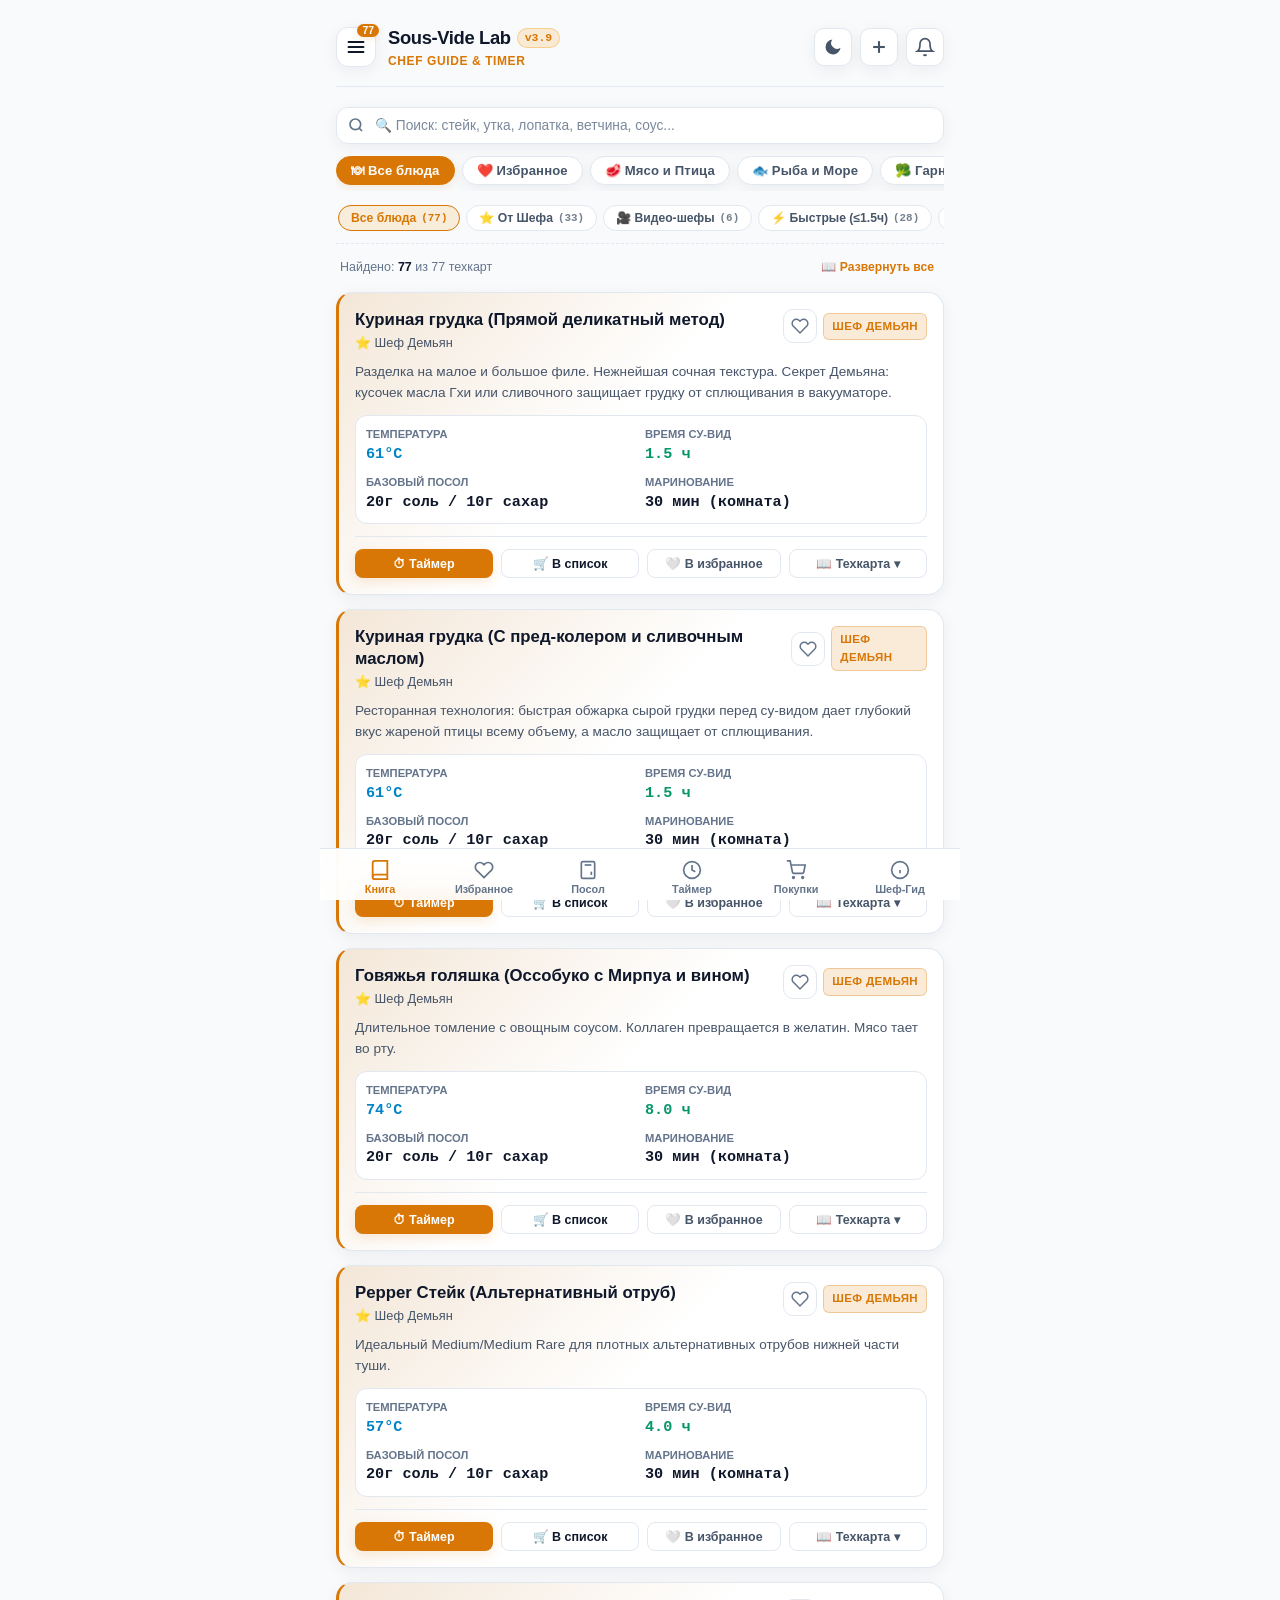
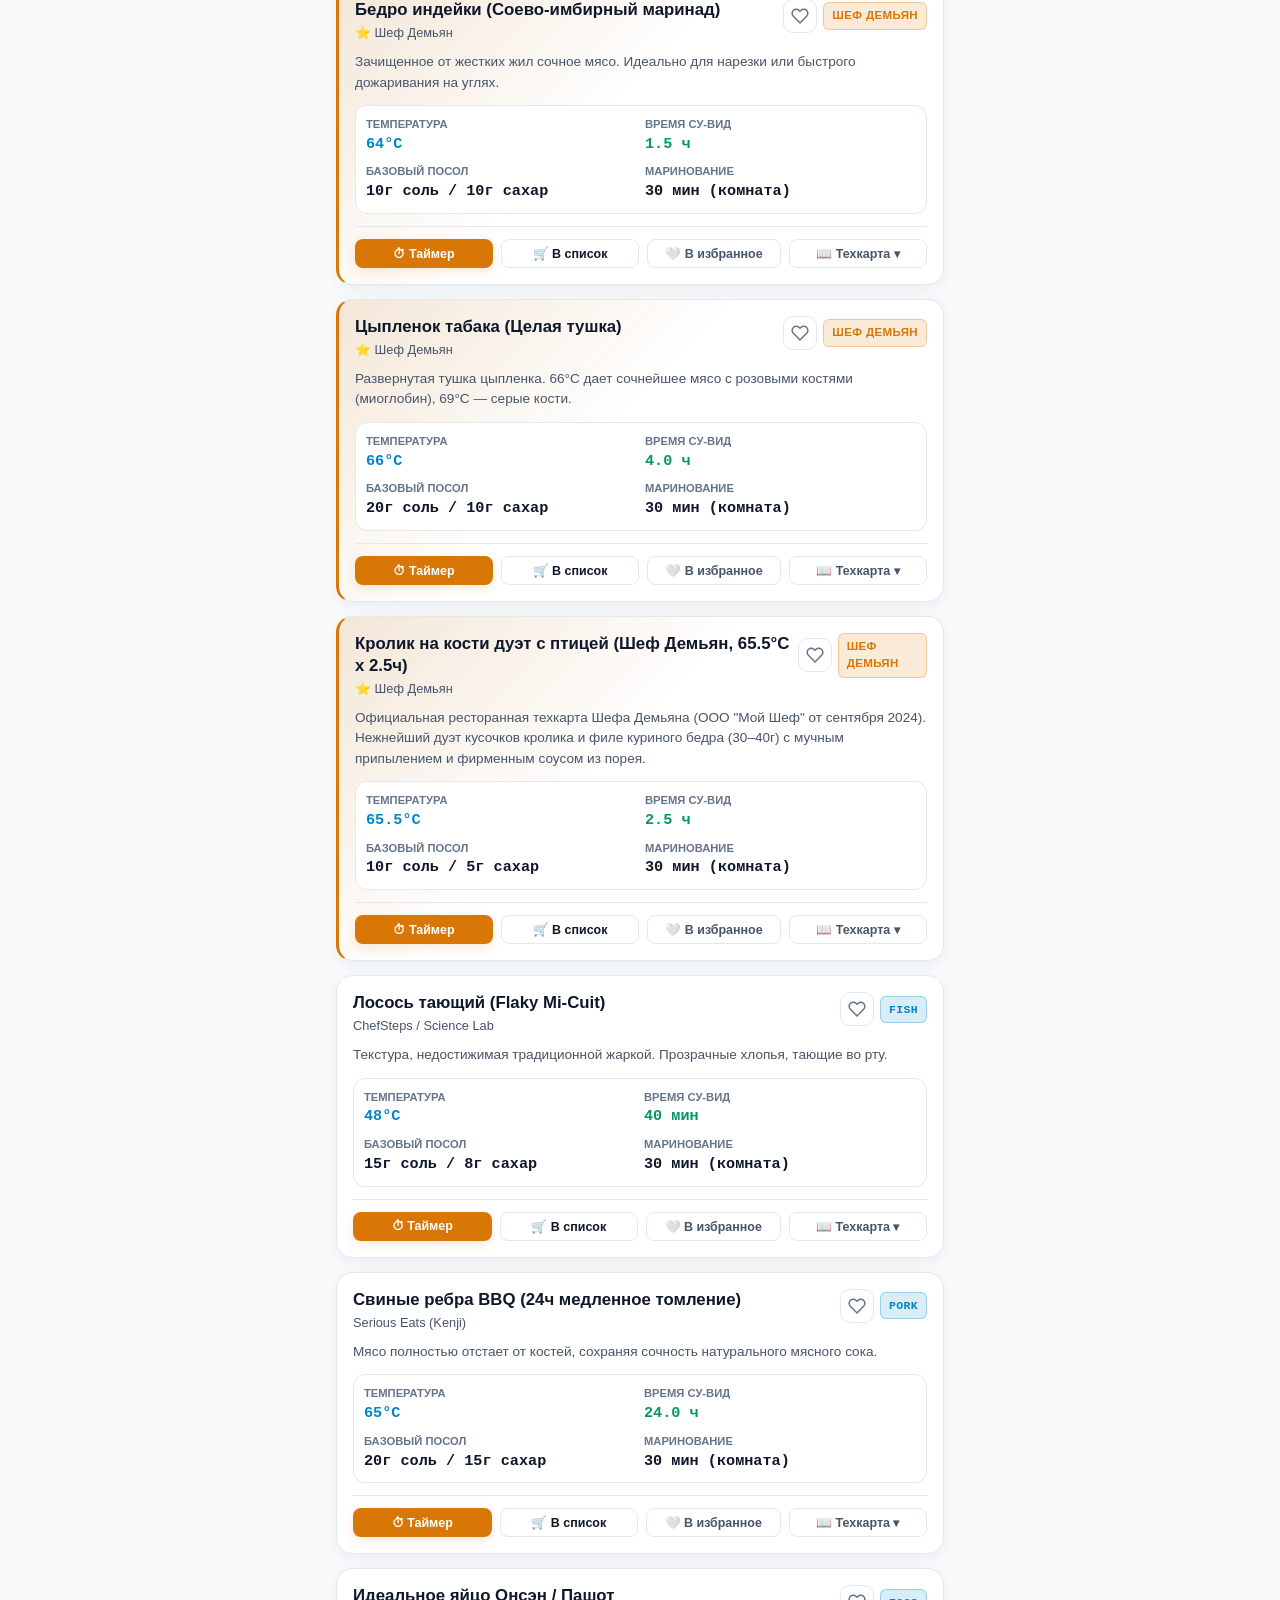
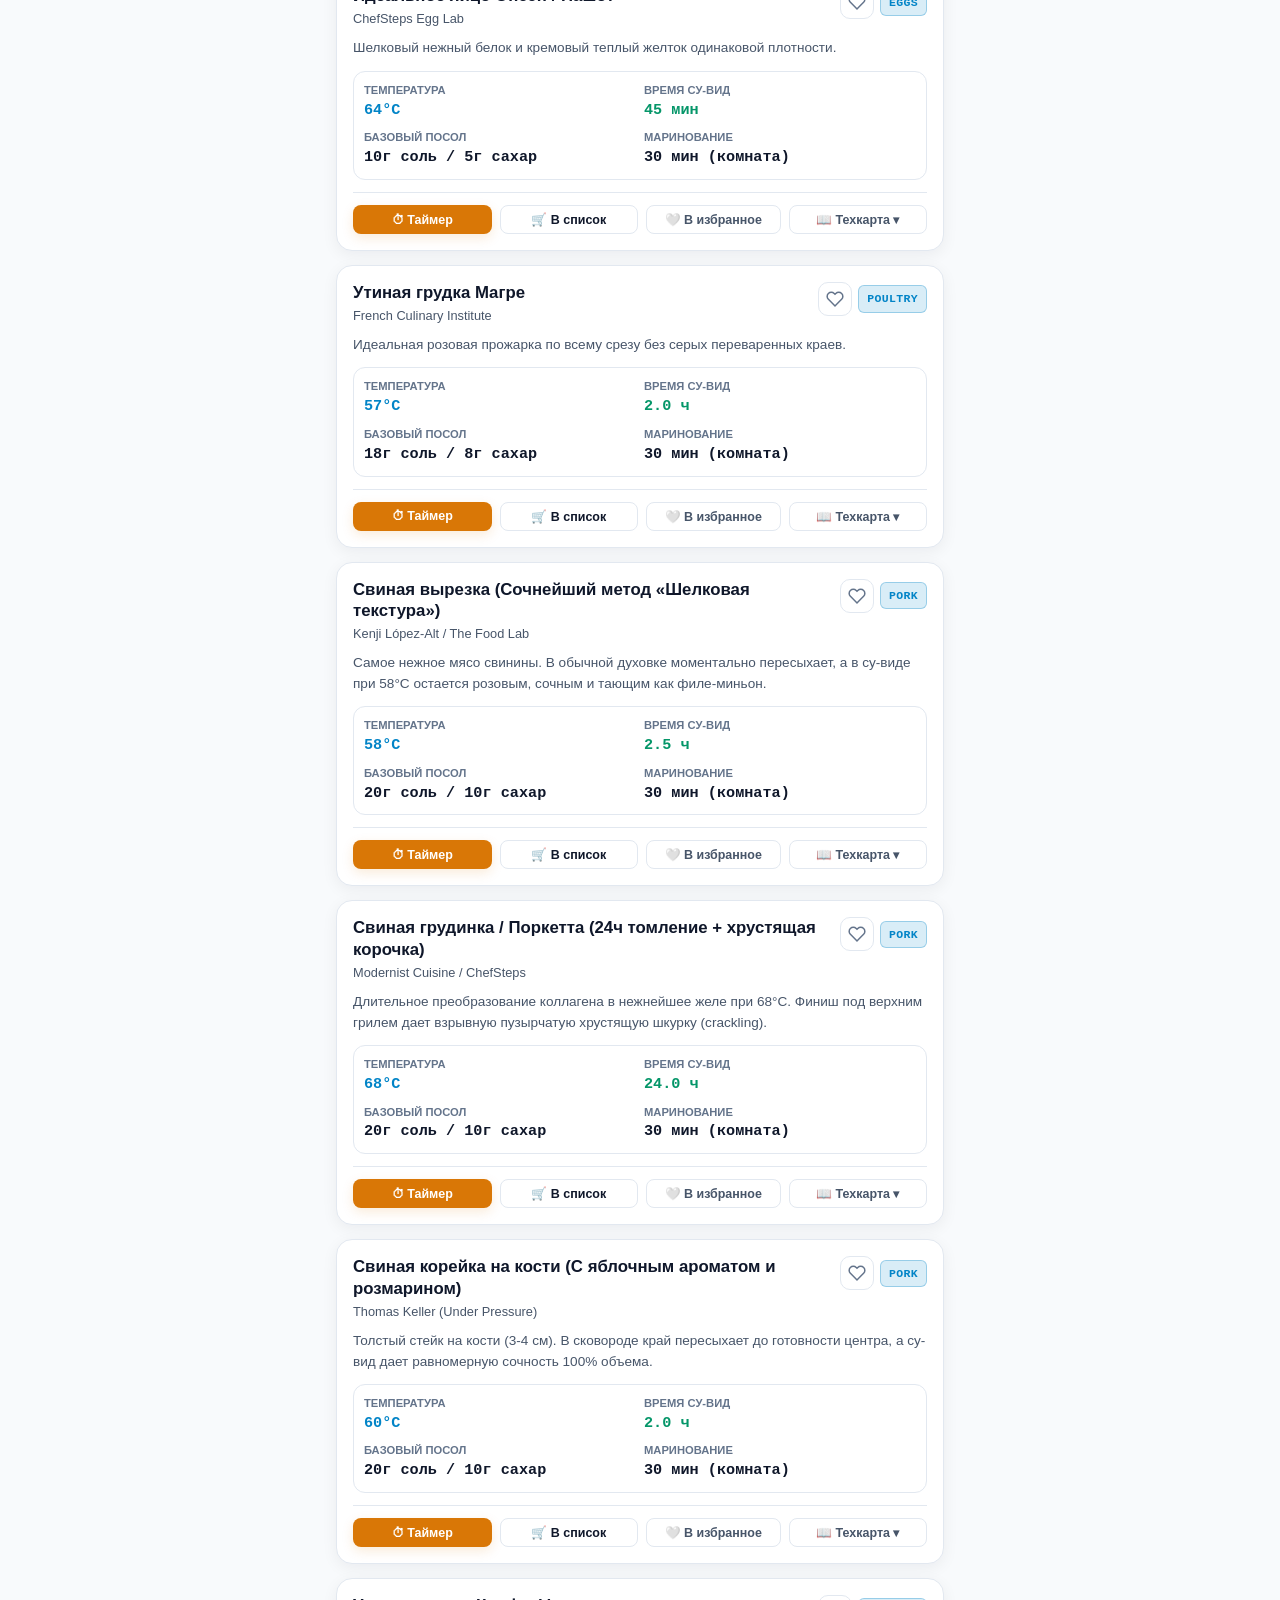
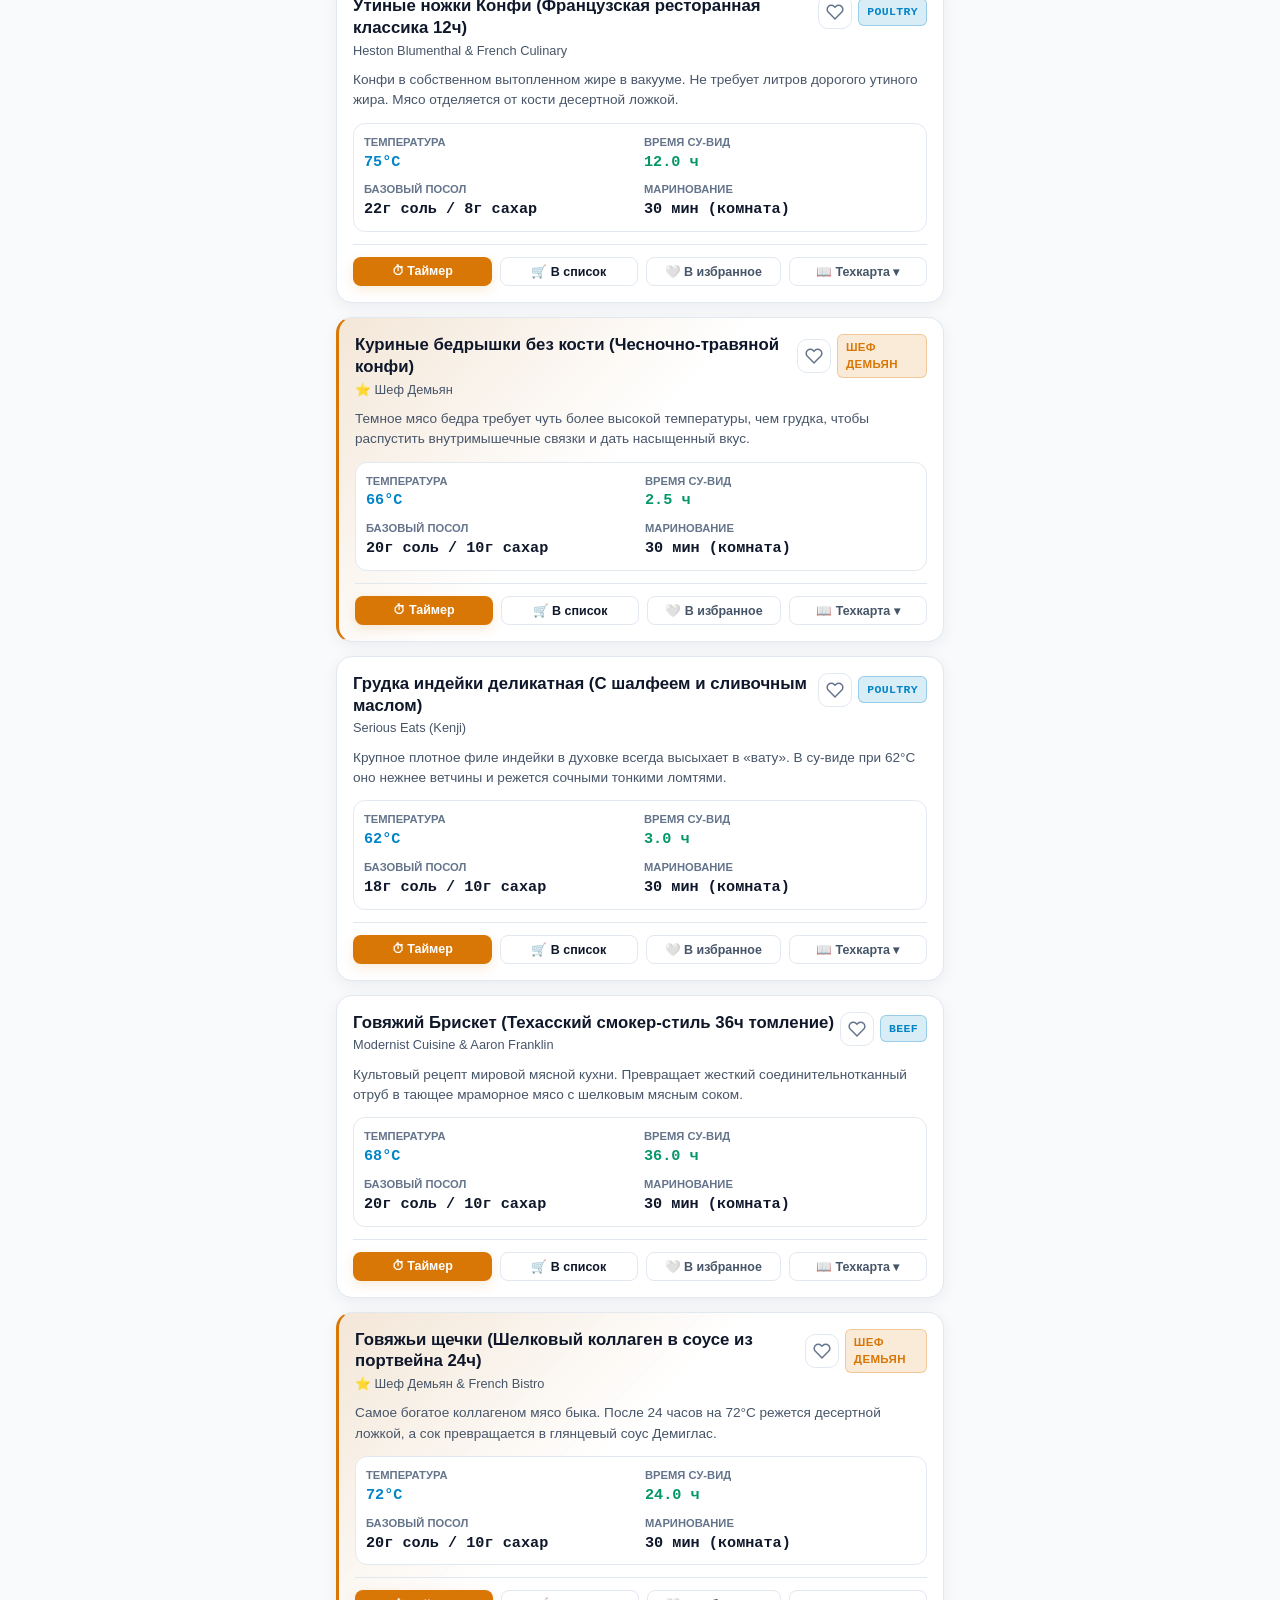
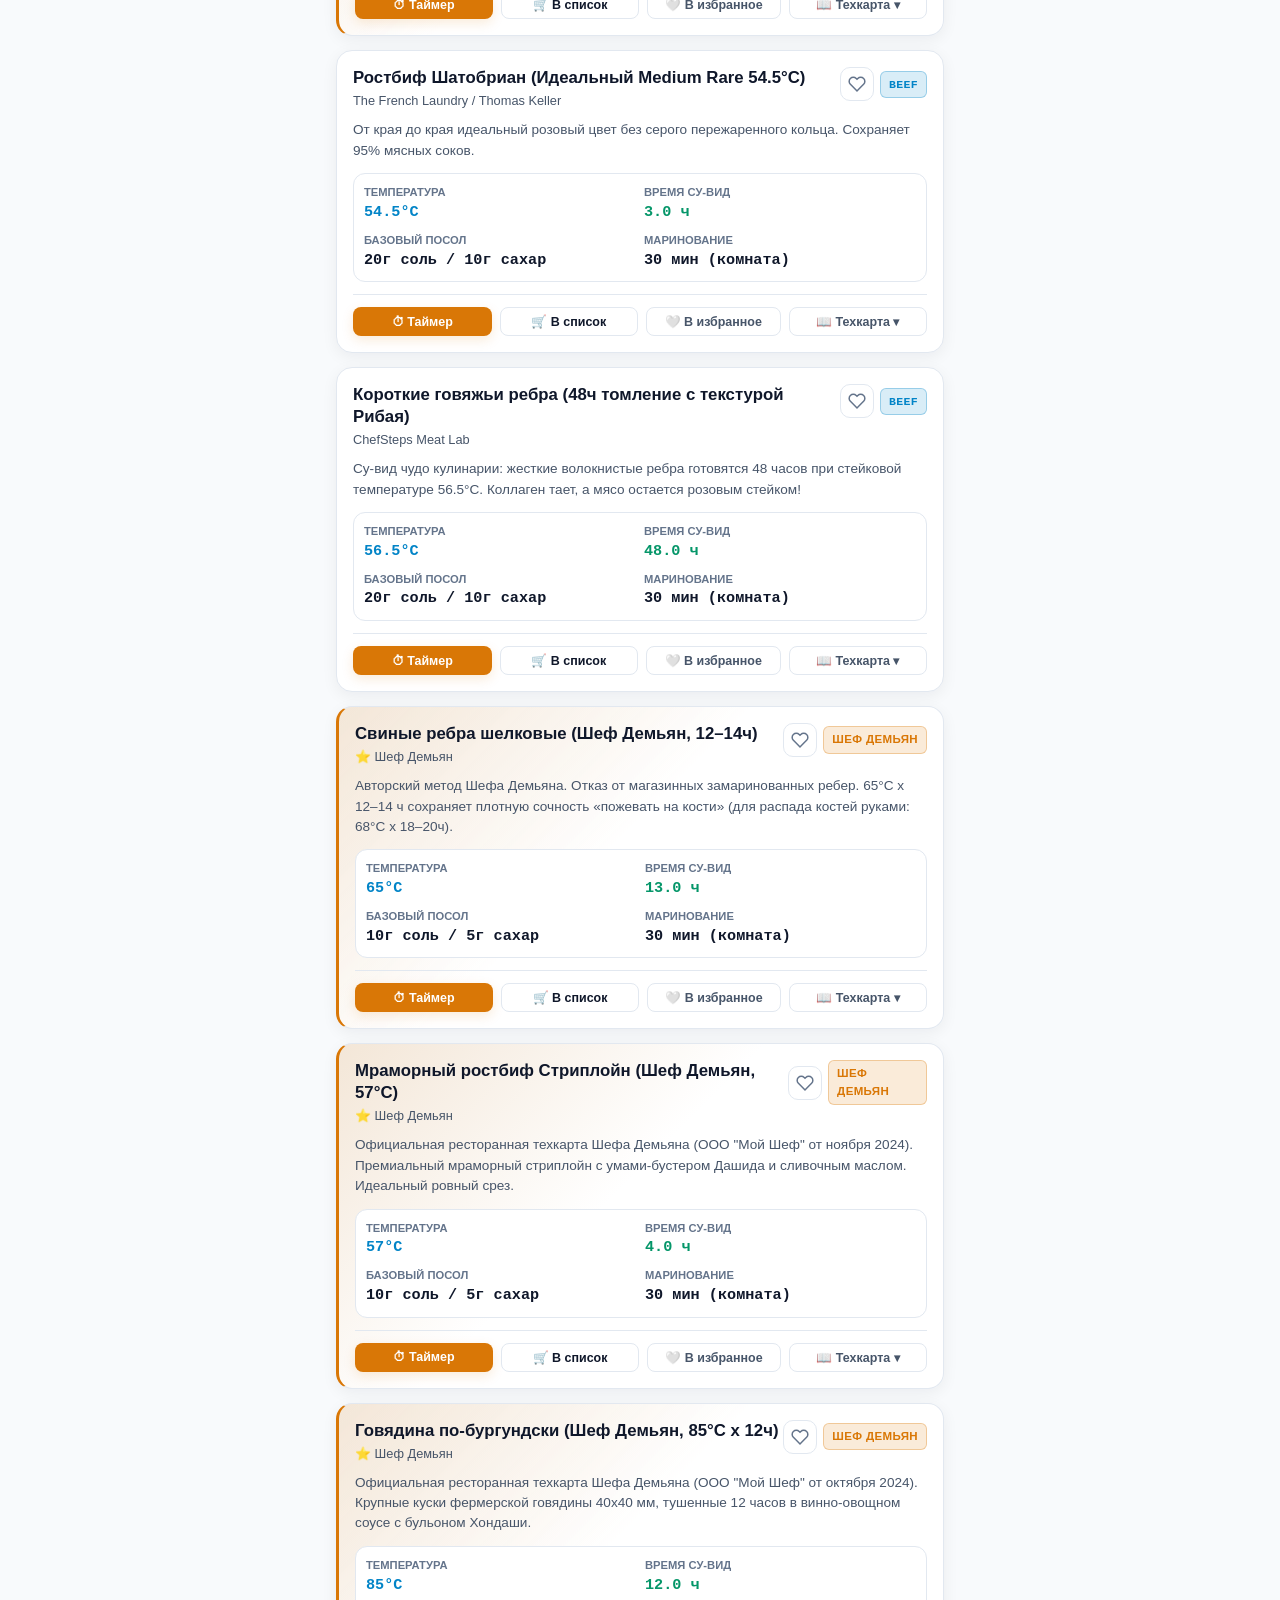
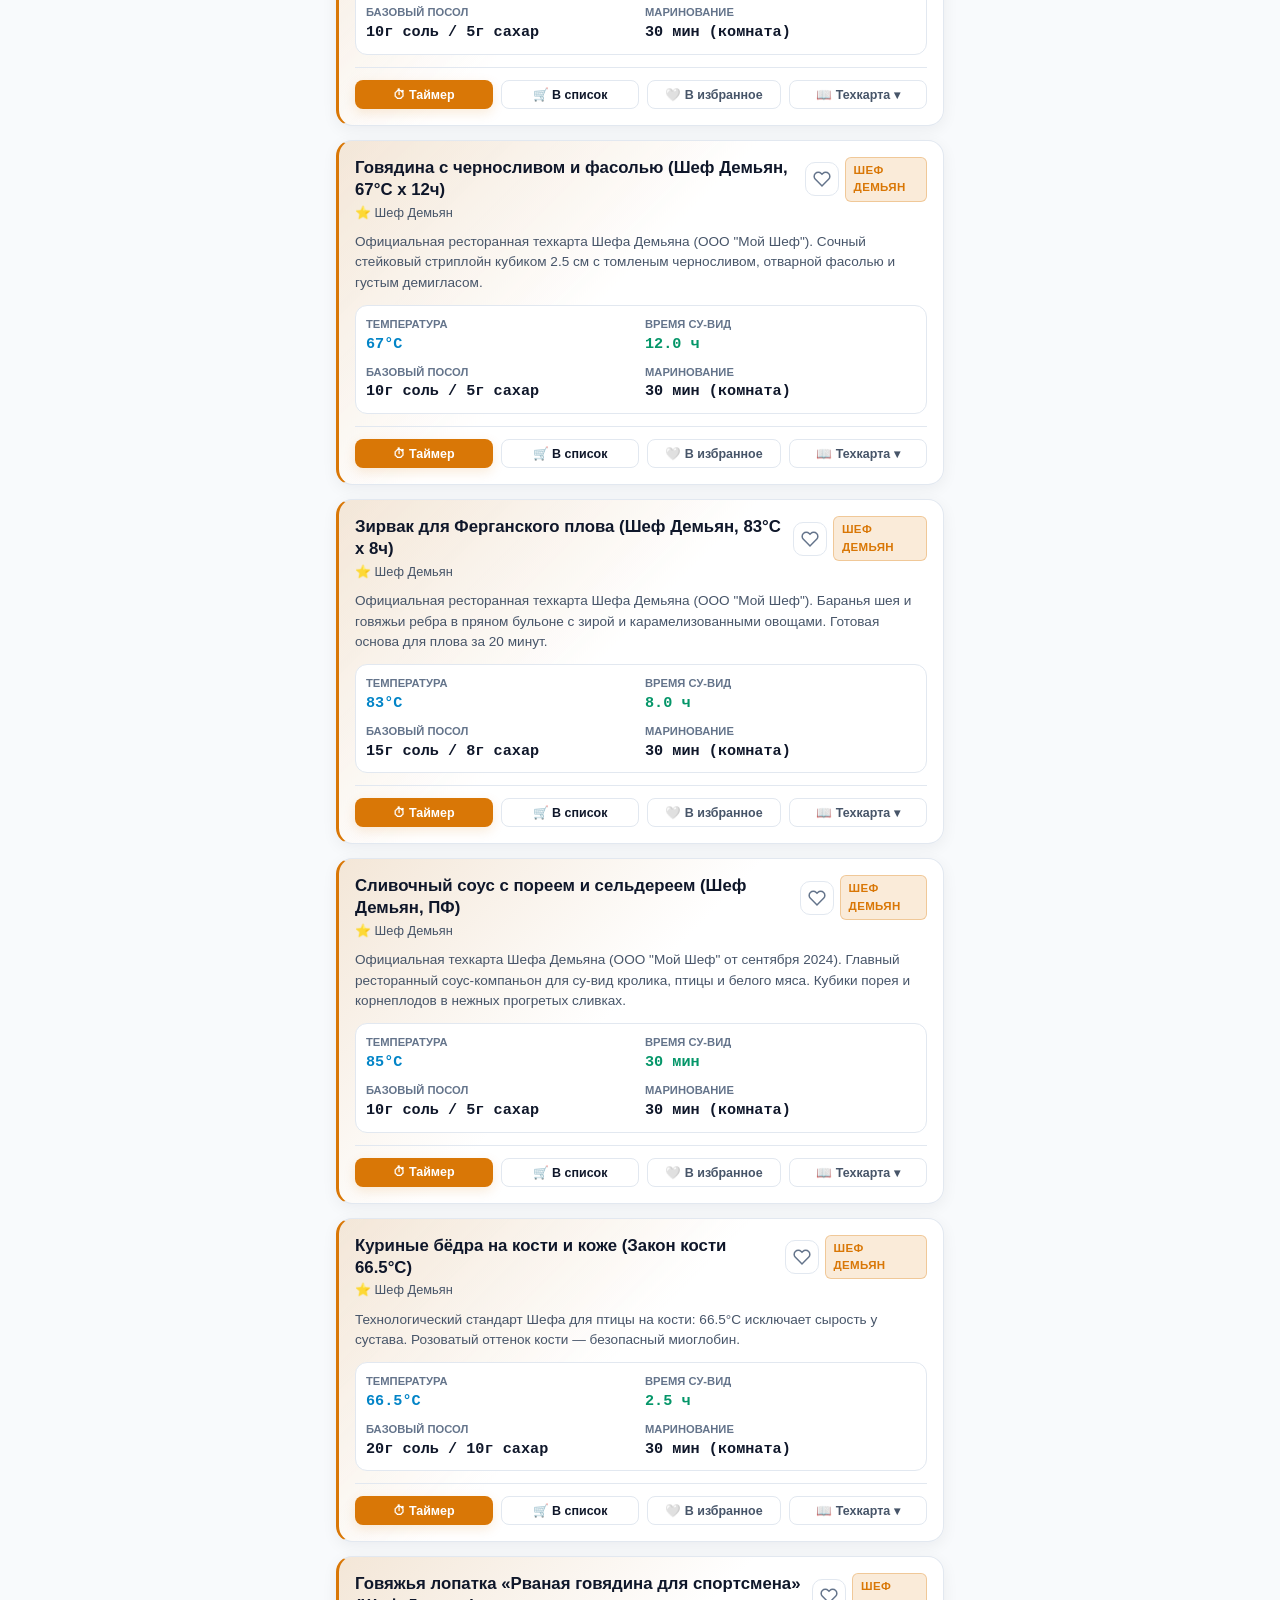
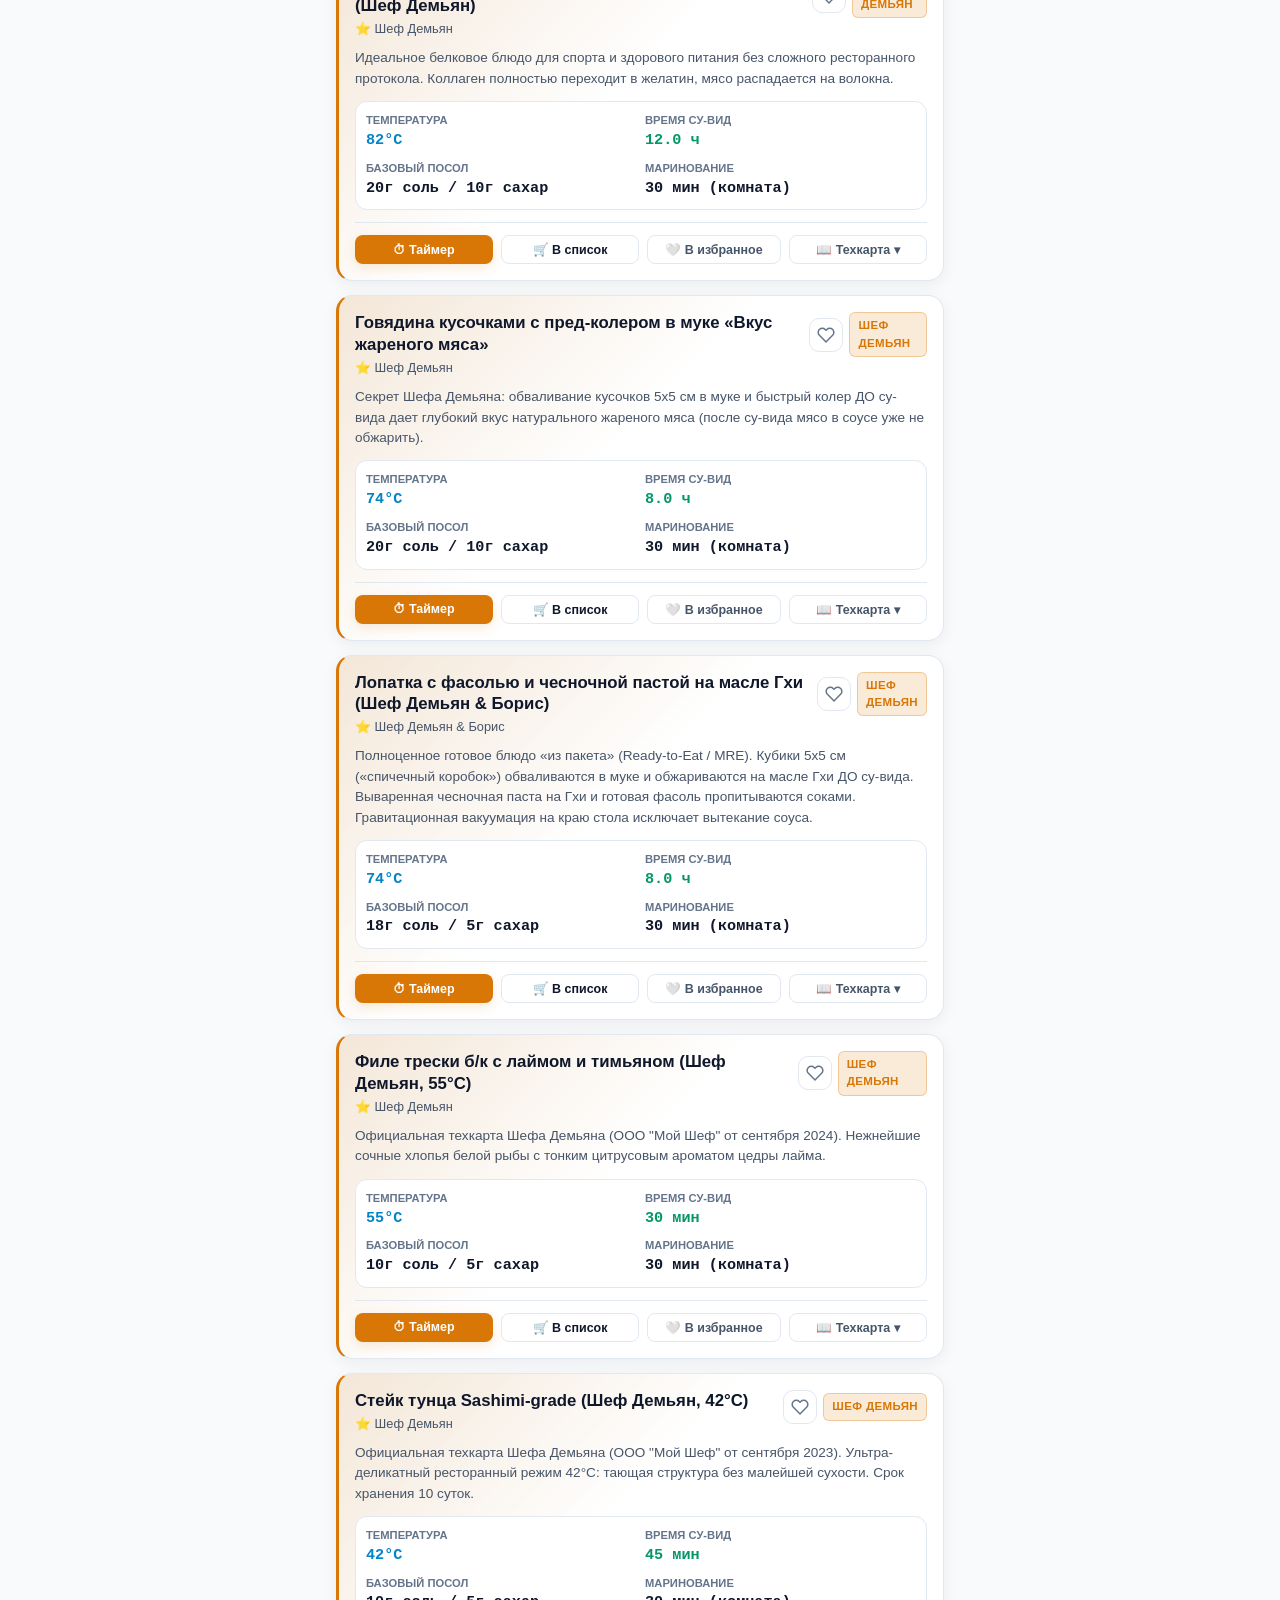
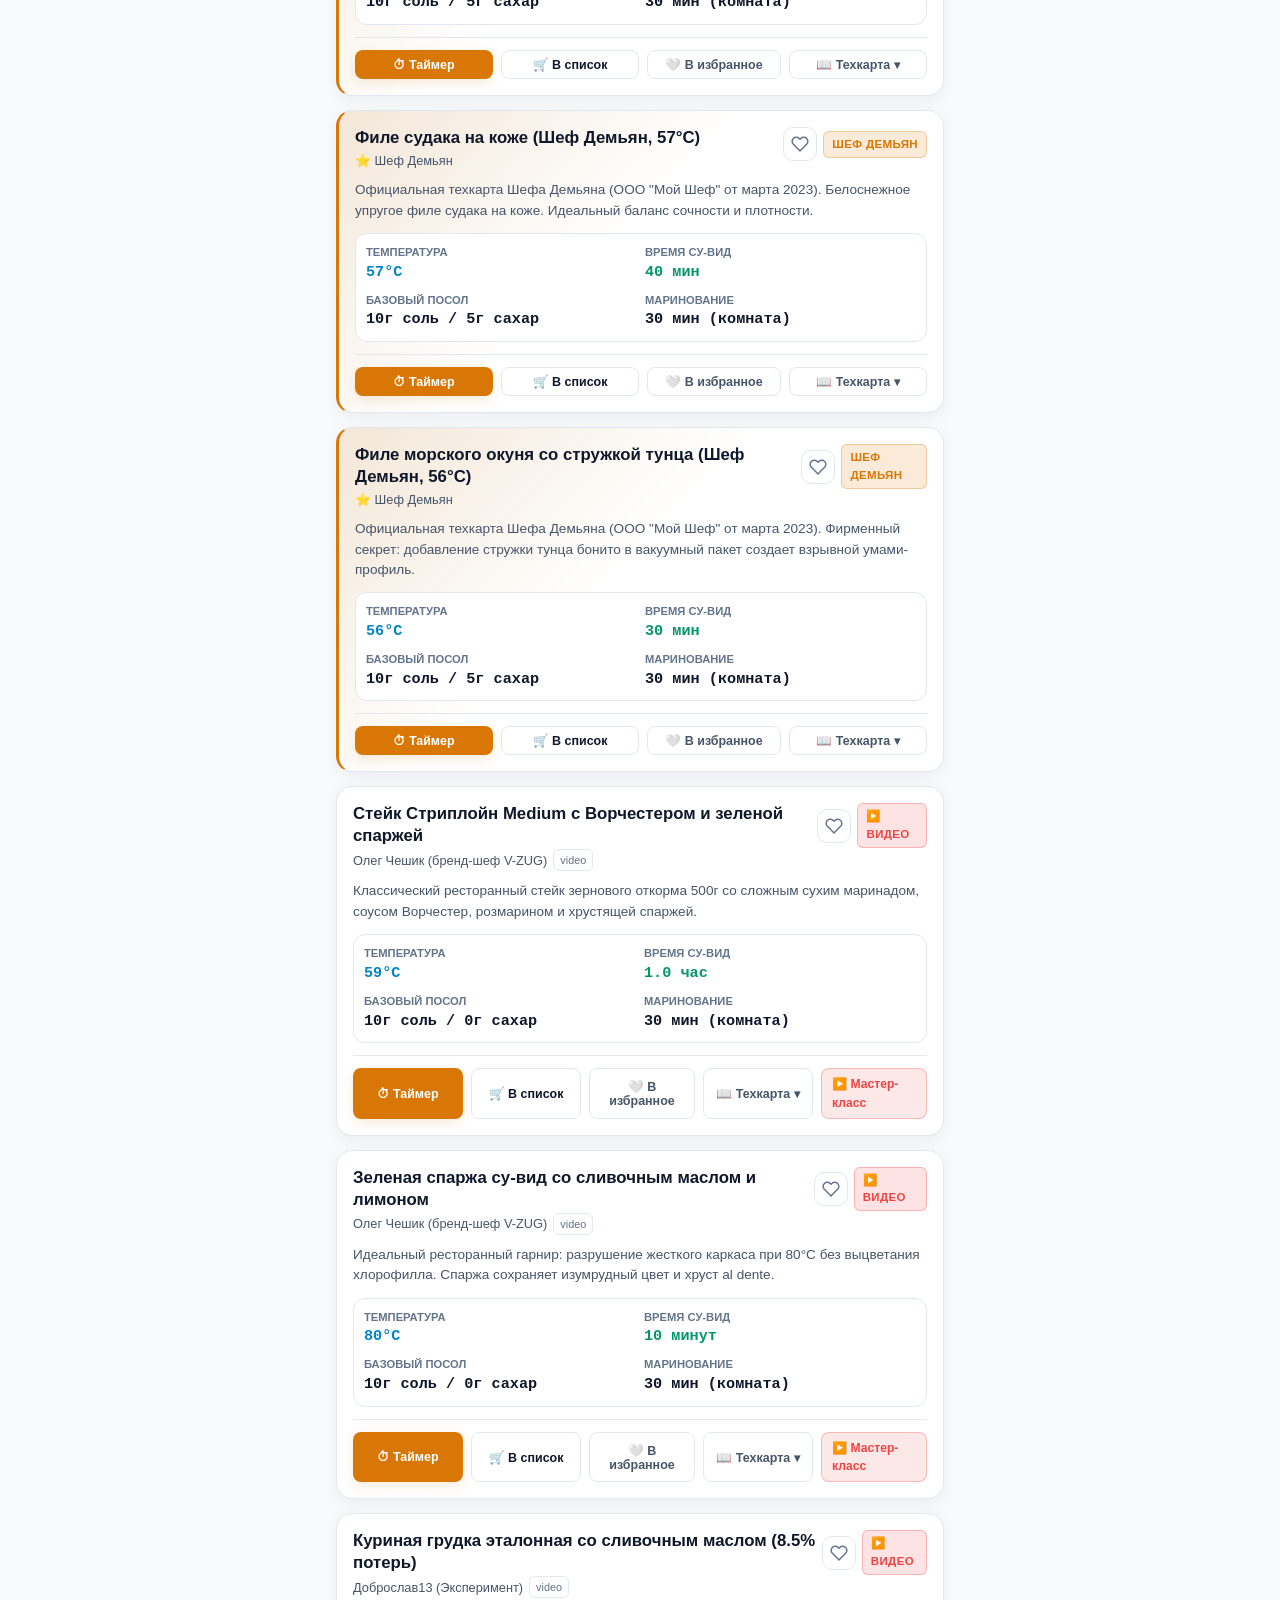
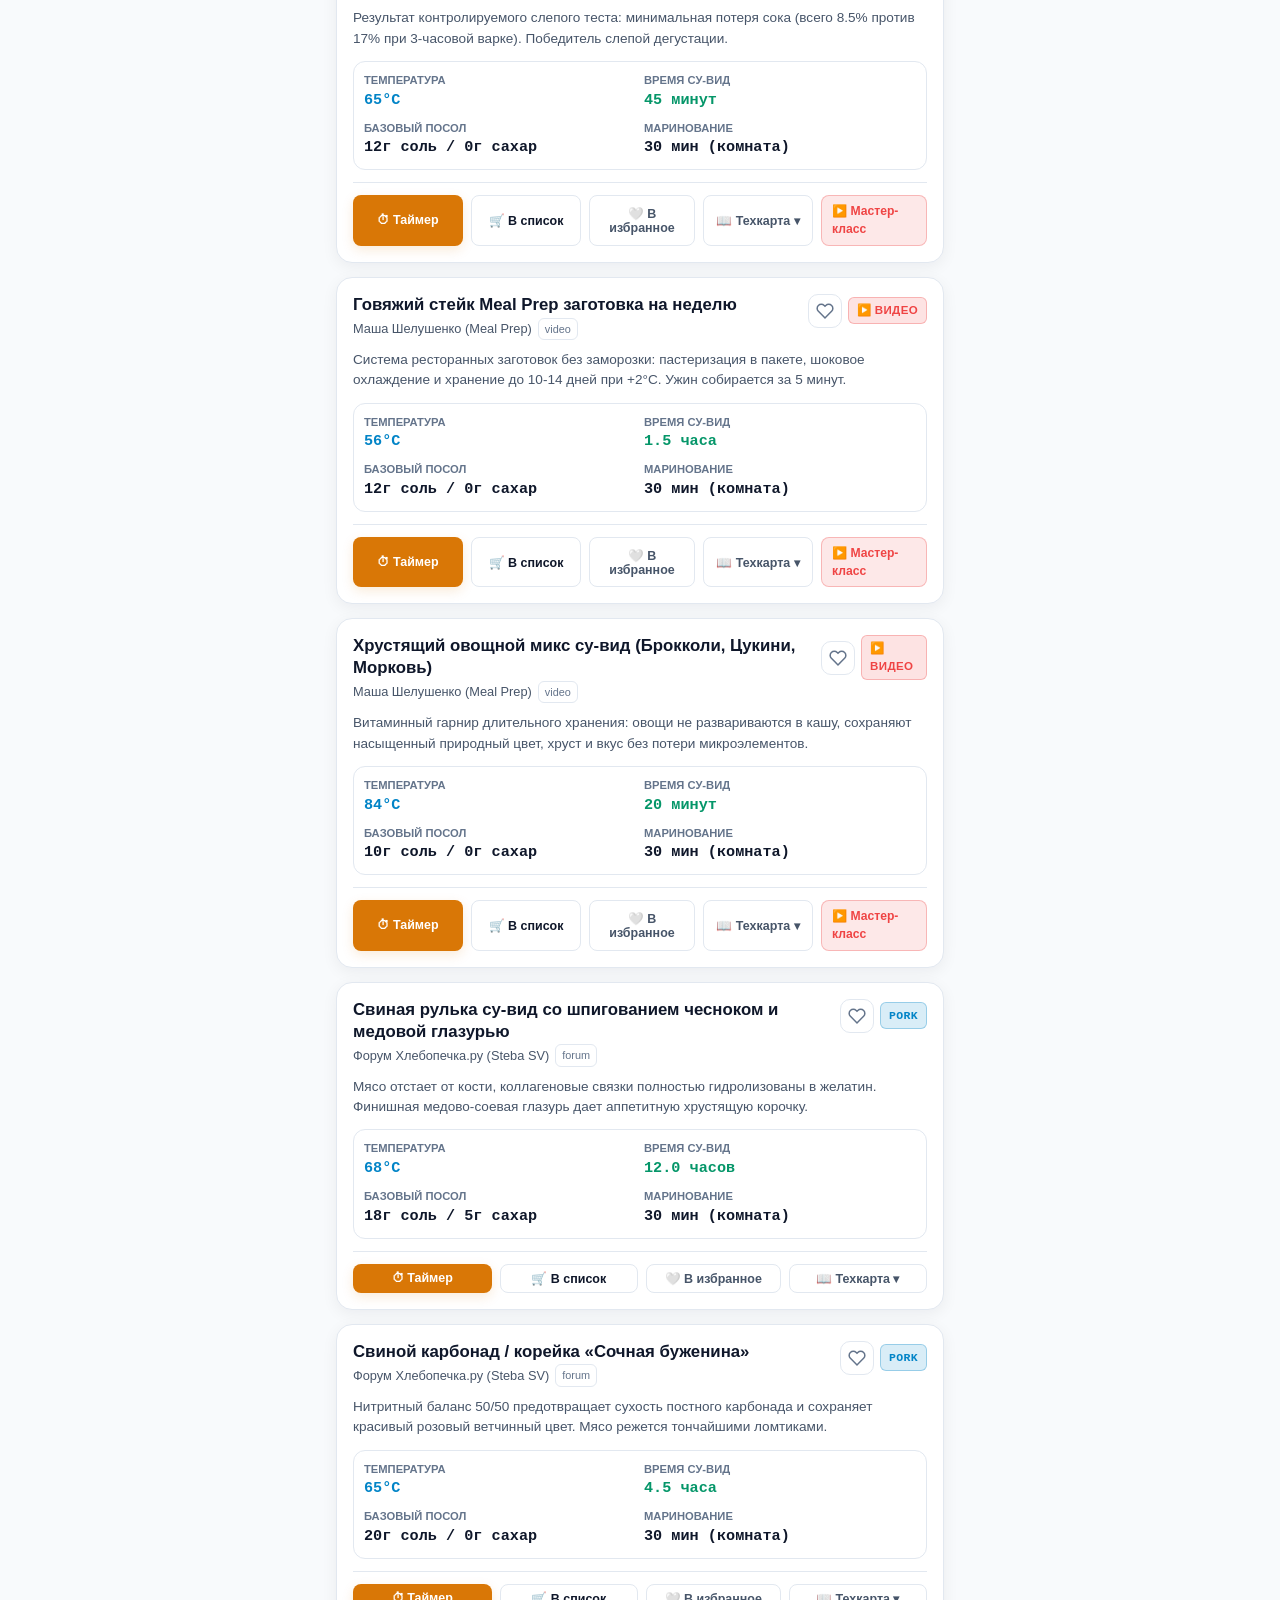
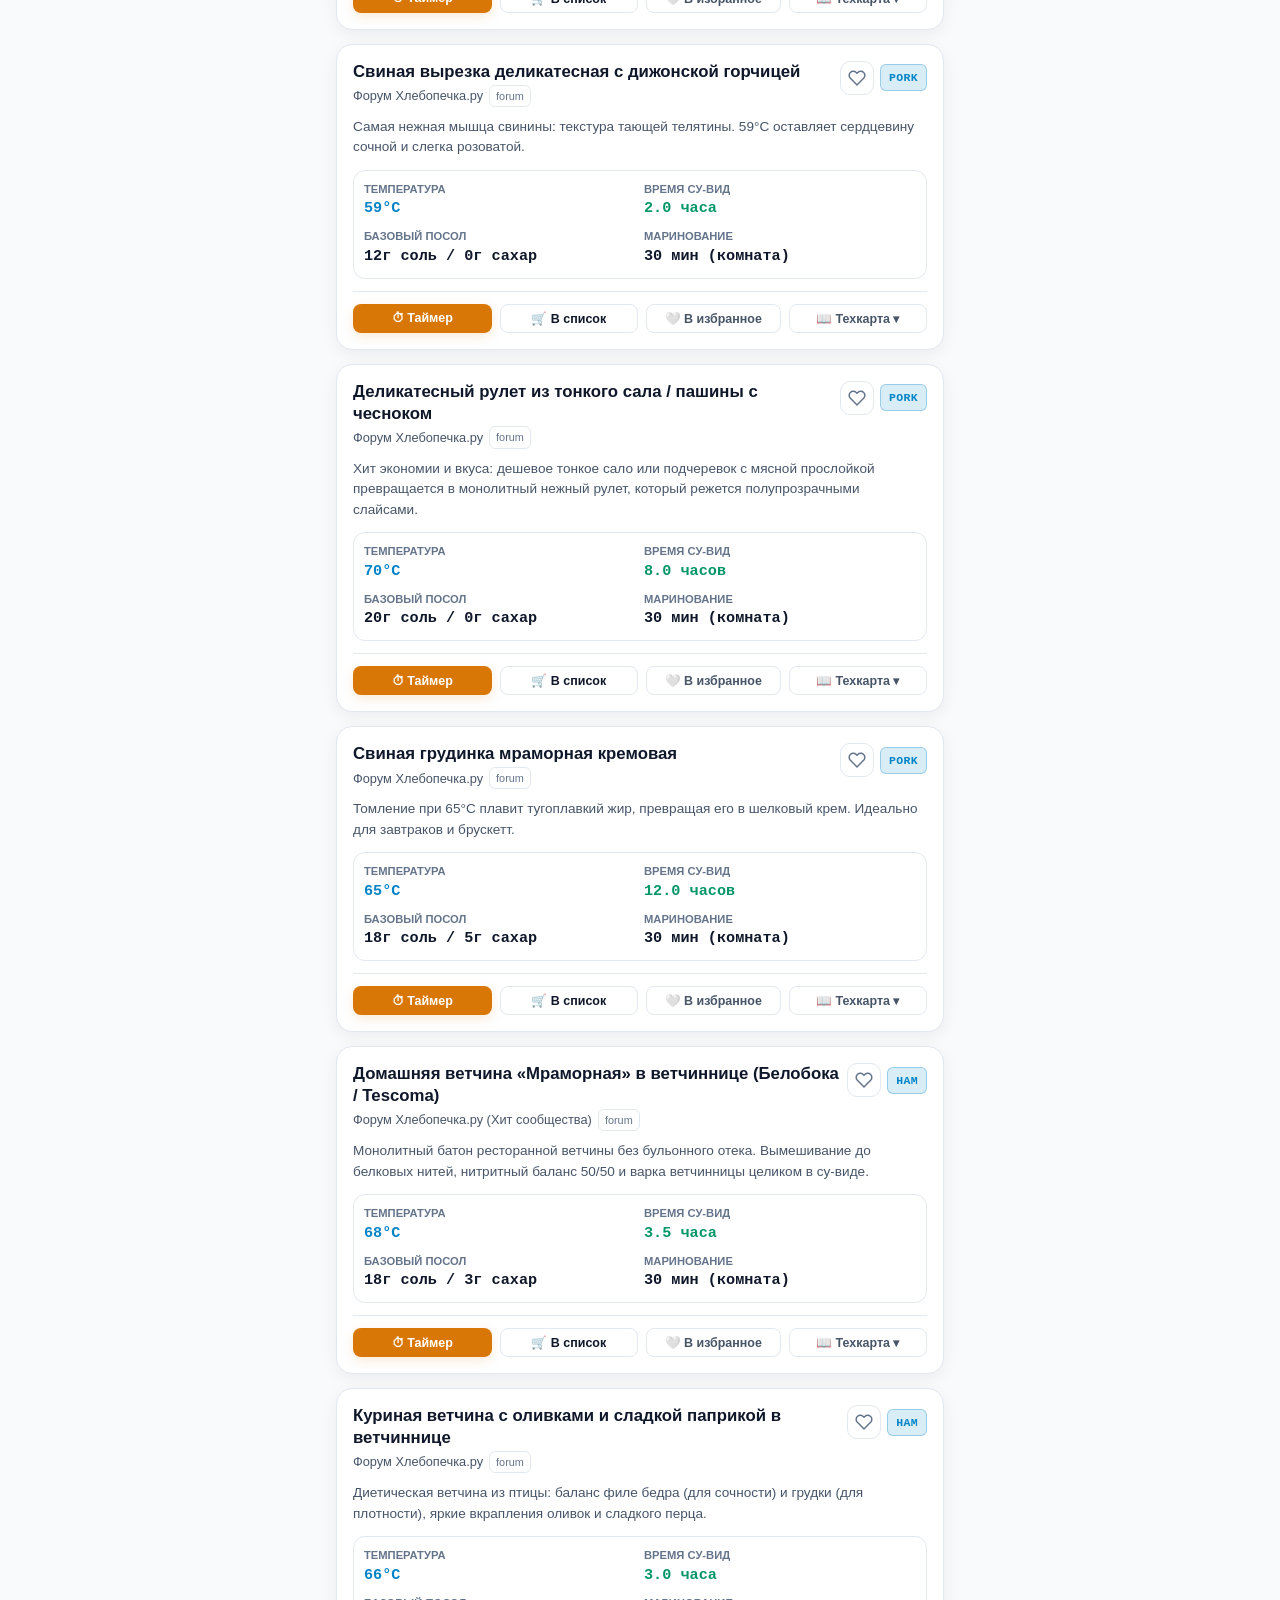
==== index.html @ 3365ce2b "feat(prep): add Chef Demyan gravity vacuum trick, ghee anti-squish, pre-sear MRE recipe v3.9" ====
<!DOCTYPE html>
<html lang="ru">
<head>
  <meta charset="UTF-8">
  <meta name="viewport" content="width=device-width, initial-scale=1.0, maximum-scale=1.0, user-scalable=no, viewport-fit=cover">
  <meta name="color-scheme" content="light dark">
  <meta name="theme-color" content="#0a0c10">
  <meta name="apple-mobile-web-app-capable" content="yes">
  <meta name="apple-mobile-web-app-status-bar-style" content="black-translucent">
  <title>Sous-Vide Chef Lab</title>
  <link rel="manifest" href="manifest.json">
  <link rel="stylesheet" href="style.css?v=3.9">
  <script>
    (function() {
      try {
        var saved = localStorage.getItem('sous_vide_theme_v2');
        var prefersDark = window.matchMedia && window.matchMedia('(prefers-color-scheme: dark)').matches;
        var theme = saved || (prefersDark ? 'dark' : 'light');
        document.documentElement.setAttribute('data-theme', theme);
        var meta = document.querySelector('meta[name="theme-color"]');
        if (meta) meta.setAttribute('content', theme === 'dark' ? '#0a0c10' : '#f8fafc');
      } catch(e) {}
    })();
  </script>
</head>
<body>

  <div class="app-container">

    <!-- Header -->
    <header class="app-header">
      <div class="brand">
        <button class="btn-menu-trigger" id="btn-open-drawer" onclick="openNavDrawer()" title="Навигатор рецептов">
          <svg width="20" height="20" viewBox="0 0 24 24" fill="none" stroke="currentColor" stroke-width="2.2" stroke-linecap="round" stroke-linejoin="round">
            <line x1="3" y1="12" x2="21" y2="12"></line>
            <line x1="3" y1="6" x2="21" y2="6"></line>
            <line x1="3" y1="18" x2="21" y2="18"></line>
          </svg>
          <span class="menu-badge-count" id="header-recipe-count">66</span>
        </button>
        <div>
          <div style="display: flex; align-items: center; gap: 6px;">
            <h1 class="brand-title">Sous-Vide Lab</h1>
            <span class="app-version-badge" id="app-version-badge" onclick="showAppVersionInfo()" title="Версия приложения — нажмите для проверки">v3.9</span>
          </div>
          <div class="brand-subtitle">Chef Guide & Timer</div>
        </div>
      </div>
      <div class="header-actions">
        <button class="btn-icon" id="theme-toggle-btn" onclick="toggleTheme()" title="Переключить тему">
          <svg id="theme-icon" width="20" height="20" viewBox="0 0 24 24" fill="none" stroke="currentColor" stroke-width="2"><circle cx="12" cy="12" r="5"></circle><line x1="12" y1="1" x2="12" y2="3"></line><line x1="12" y1="21" x2="12" y2="23"></line><line x1="4.22" y1="4.22" x2="5.64" y2="5.64"></line><line x1="18.36" y1="18.36" x2="19.78" y2="19.78"></line><line x1="1" y1="12" x2="3" y2="12"></line><line x1="21" y1="12" x2="23" y2="12"></line><line x1="4.22" y1="19.78" x2="5.64" y2="18.36"></line><line x1="18.36" y1="5.64" x2="19.78" y2="4.22"></line></svg>
        </button>
        <button class="btn-icon" onclick="openAddRecipeModal()" title="Добавить рецепт">
          <svg width="20" height="20" viewBox="0 0 24 24" fill="none" stroke="currentColor" stroke-width="2.5"><line x1="12" y1="5" x2="12" y2="19"></line><line x1="5" y1="12" x2="19" y2="12"></line></svg>
        </button>
        <button class="btn-icon" onclick="requestNotificationAccess()" title="Включить оповещения">
          <svg width="20" height="20" viewBox="0 0 24 24" fill="none" stroke="currentColor" stroke-width="2"><path d="M18 8A6 6 0 0 0 6 8c0 7-3 9-3 9h18s-3-2-3-9"></path><path d="M13.73 21a2 2 0 0 1-3.46 0"></path></svg>
        </button>
      </div>
    </header>

    <!-- VIEW 1: RECIPES COOKBOOK -->
    <main id="view-recipes" class="view-panel active">
      <!-- Live Search Bar -->
      <div class="recipe-search-wrap">
        <svg class="recipe-search-icon" width="16" height="16" viewBox="0 0 24 24" fill="none" stroke="currentColor" stroke-width="2.5"><circle cx="11" cy="11" r="8"></circle><line x1="21" y1="21" x2="16.65" y2="16.65"></line></svg>
        <input type="text" id="recipe-search-input" class="recipe-search-input" placeholder="🔍 Поиск: стейк, утка, лопатка, ветчина, соус..." oninput="handleRecipeSearch(this.value)">
        <button id="recipe-search-clear" class="recipe-search-clear" onclick="clearRecipeSearch()" style="display: none;" title="Очистить поиск">&times;</button>
      </div>

      <div class="chip-row category-hubs">
        <button class="chip active" data-category="all">🍽 Все блюда</button>
        <button class="chip" data-category="fav">❤️ Избранное <span id="fav-count-badge"></span></button>
        <button class="chip" data-category="meat_hub">🥩 Мясо и Птица</button>
        <button class="chip" data-category="fish">🐟 Рыба и Море</button>
        <button class="chip" data-category="sides_hub">🥦 Гарниры и Супы</button>
        <button class="chip" data-category="delicacy_hub">🫙 Деликатесы</button>
        <button class="chip" data-category="collections_hub">⭐️ Коллекции</button>
      </div>

      <!-- Sub-Category Selection Menu -->
      <div class="subchip-bar" id="subchip-bar">
        <!-- Injected dynamically by app.js -->
      </div>

      <!-- Filter Summary & Reset Bar -->
      <div class="recipes-filter-summary" id="recipes-filter-summary">
        <!-- Injected dynamically by app.js -->
      </div>

      <div id="recipes-container">
        <!-- Injected by app.js -->
      </div>
    </main>

    <!-- VIEW 1.5: FAVORITES OPERATIONAL WORKBENCH -->
    <main id="view-favorites" class="view-panel">
      <div class="card card-chef" style="margin-bottom: 14px; background: linear-gradient(135deg, rgba(239, 68, 68, 0.08), var(--bg-card) 55%); border-left: 3px solid var(--accent-ruby);">
        <div style="display: flex; justify-content: space-between; align-items: center;">
          <div>
            <h2 style="font-size: 1.12rem; font-weight: 700; color: var(--text-primary); margin-bottom: 3px;">
              ❤️ Оперативный стол избранного
            </h2>
            <p style="font-size: 0.78rem; color: var(--text-secondary);">
              Быстрый доступ к вашим частым техкартам и запуск таймеров
            </p>
          </div>
          <span class="badge" id="fav-summary-badge" style="background: rgba(239,68,68,0.15); color: var(--accent-ruby); font-weight: 700; font-size: 0.8rem; padding: 4px 8px; white-space: nowrap;">
            0 рецептов
          </span>
        </div>
      </div>

      <!-- Live Search inside Favorites -->
      <div class="recipe-search-wrap" id="fav-search-wrap" style="display: none;">
        <svg class="recipe-search-icon" width="16" height="16" viewBox="0 0 24 24" fill="none" stroke="currentColor" stroke-width="2.5"><circle cx="11" cy="11" r="8"></circle><line x1="21" y1="21" x2="16.65" y2="16.65"></line></svg>
        <input type="text" id="fav-search-input" class="recipe-search-input" placeholder="🔍 Поиск в избранном..." oninput="handleFavSearch(this.value)">
        <button id="fav-search-clear" class="recipe-search-clear" onclick="clearFavSearch()" style="display: none;" title="Очистить поиск">&times;</button>
      </div>

      <!-- Favorites Container -->
      <div id="favorites-container">
        <!-- Injected dynamically by app.js -->
      </div>
    </main>

    <!-- VIEW 2: CALCULATOR -->
    <main id="view-calc" class="view-panel">
      <div class="calc-box">
        <h2 style="font-size: 1.15rem; font-weight: 700; color: var(--text-primary); margin-bottom: 4px;">Калькулятор посола и специй</h2>
        <p style="font-size: 0.8rem; color: var(--text-muted); margin-bottom: 12px;">
          Автоматический расчет по формуле Шефа Демьяна (крупная морская соль + сахар-антагонист).
        </p>

        <!-- Ratio Switcher -->
        <div class="shop-filter-bar" style="margin-bottom: 12px;">
          <button class="shop-chip active" id="calc-mode-chef" onclick="setCalcMode('chef')">
            ⭐️ Стандарт шефа (10г/5г на 1кг)
          </button>
          <button class="shop-chip" id="calc-mode-dense" onclick="setCalcMode('dense')">
            🧂 Плотный посол (20г/10г на 1кг)
          </button>
        </div>

        <div class="form-group">
          <label class="form-label">Вес продукта (сырья)</label>
          <div class="weight-input-wrap">
            <input type="number" id="calc-weight" class="weight-input" value="500" min="50" max="10000" step="50">
            <span class="weight-unit">грамм</span>
          </div>
          <div class="quick-weights">
            <button class="btn-quick" data-weight="300">300г</button>
            <button class="btn-quick active" data-weight="500">500г</button>
            <button class="btn-quick" data-weight="800">800г</button>
            <button class="btn-quick" data-weight="1000">1.0 кг</button>
            <button class="btn-quick" data-weight="1500">1.5 кг</button>
          </div>
        </div>

        <div class="toggle-row">
          <div>
            <div style="font-size: 0.9rem; font-weight: 600; color: var(--text-primary);">Маринад с соленым соусом</div>
            <div style="font-size: 0.75rem; color: var(--text-muted);">Соевый соус / BBQ / Терияки (снижает соль на 50%)</div>
          </div>
          <label class="toggle-switch">
            <input type="checkbox" id="calc-salty-sauce">
            <span class="slider"></span>
          </label>
        </div>

        <div class="calc-results-grid">
          <div class="calc-result-card highlight">
            <div class="calc-result-name">Морская соль</div>
            <div class="calc-result-val" id="res-salt" style="color: var(--accent-amber);">5.0 г</div>
            <div style="font-size: 0.7rem; color: var(--text-muted);" id="res-salt-sub">1.0% (крупная Metro Chef)</div>
          </div>
          <div class="calc-result-card highlight">
            <div class="calc-result-name">Сахар-антагонист</div>
            <div class="calc-result-val" id="res-sugar" style="color: var(--accent-sky);">2.5 г</div>
            <div style="font-size: 0.7rem; color: var(--text-muted);" id="res-sugar-sub">0.5% баланс вкуса</div>
          </div>
          <div class="calc-result-card">
            <div class="calc-result-name">Время посола</div>
            <div class="calc-result-val" id="res-time">30 мин</div>
            <div style="font-size: 0.7rem; color: var(--accent-emerald);">При комн. темп.</div>
          </div>
          <div class="calc-result-card">
            <div class="calc-result-name">Свежий чеснок</div>
            <div class="calc-result-val" id="res-garlic" style="font-size: 0.95rem; margin-top: 10px;">1 зубчик</div>
            <div style="font-size: 0.7rem; color: var(--text-muted);">Без зеленого ростка</div>
          </div>
        </div>

        <div id="res-soy-row" style="display: none; margin-top: 10px;" class="callout callout-amber">
          <strong>Внимание к соусу:</strong> Шеф рекомендует качественный соевый соус (быстрее проникает жидким путем). Добавьте <span id="res-soy-val" style="font-weight: 700;">20 г</span> в пакет. Соль снижена вдвое.
        </div>

        <button class="btn btn-primary" style="width: 100%; margin-top: 16px; padding: 12px;" onclick="startCureTimer30Min()">
          ⏱ Запустить таймер посола (30 мин)
        </button>
      </div>
    </main>

    <!-- VIEW 3: TIMERS -->
    <main id="view-timer" class="view-panel">
      <div id="active-timers-list">
        <!-- Injected by app.js -->
      </div>

      <div style="margin-top: 20px;">
        <h3 style="font-size: 0.95rem; font-weight: 700; color: var(--text-primary); margin-bottom: 10px;">Быстрые кулинарные пресеты</h3>
        <div class="timer-presets-grid">
          <div class="preset-card" onclick="startCureTimer30Min()">
            <div class="preset-name">Сухой посол (Пресол)</div>
            <div class="preset-time">30 минут</div>
          </div>
          <div class="preset-card" onclick="startCustomTimer('Куриная грудка (Шеф)', 90, 61)">
            <div class="preset-name">Куриная грудка (61°C)</div>
            <div class="preset-time">1.5 часа</div>
          </div>
          <div class="preset-card" onclick="startCustomTimer('Куриные бёдра на кости (Шеф)', 150, 66.5)">
            <div class="preset-name">Бёдра на кости (66.5°C)</div>
            <div class="preset-time">2.5 часа</div>
          </div>
          <div class="preset-card" onclick="startCustomTimer('Треска / Окунь (Шеф)', 30, 55)">
            <div class="preset-name">Треска / Окунь (55°C)</div>
            <div class="preset-time">30 минут</div>
          </div>
          <div class="preset-card" onclick="startCustomTimer('Стейк тунца Sashimi (Шеф)', 45, 42)">
            <div class="preset-name">Тунец стейк (42°C)</div>
            <div class="preset-time">45 минут</div>
          </div>
          <div class="preset-card" onclick="startCustomTimer('Pepper Стейк (Medium)', 240, 57)">
            <div class="preset-name">Стейк (57°C)</div>
            <div class="preset-time">4.0 часа</div>
          </div>
          <div class="preset-card" onclick="startCustomTimer('Рваная говядина для спорта', 720, 82)">
            <div class="preset-name">Рваная говядина (82°C)</div>
            <div class="preset-time">12.0 часов</div>
          </div>
          <div class="preset-card" onclick="startShockChillTimer15Min()">
            <div class="preset-name">Шоковое охлаждение</div>
            <div class="preset-time">15 минут</div>
          </div>
          <div class="preset-card" onclick="startSearTimer45Sec()">
            <div class="preset-name">Финишная обжарка</div>
            <div class="preset-time">45 секунд</div>
          </div>
        </div>
      </div>
    </main>

    <!-- VIEW 4: SHOPPING LIST -->
    <main id="view-shopping" class="view-panel">
      <div class="shop-section-title">
        <span>🌿 Базовые специи от Демьяна</span>
        <span style="font-size: 0.72rem; color: var(--accent-amber); font-weight: 600;">Нажмите для добавления</span>
      </div>
      <div class="pills-cloud" id="demian-spices-pills">
        <!-- Injected by app.js -->
      </div>

      <div class="shop-section-title">
        <span>Добавить в список</span>
      </div>

      <div class="shop-add-form">
        <input type="text" id="input-custom-item" class="input-field" placeholder="Название товара..." style="margin-bottom: 0;">
        <select id="select-custom-category" class="shop-cat-select" style="margin-bottom: 0;">
          <option value="recipe">🥩 Рецепт</option>
          <option value="spice">🌿 Специи</option>
        </select>
        <button id="btn-add-custom-item" class="btn btn-primary shop-add-btn">+</button>
      </div>

      <div class="shop-filter-bar">
        <button class="shop-chip active" data-shop-filter="all">
          Все <span class="shop-chip-count" id="shop-count-all">0</span>
        </button>
        <button class="shop-chip" data-shop-filter="spice">
          🌿 Специи (База) <span class="shop-chip-count" id="shop-count-spice">0</span>
        </button>
        <button class="shop-chip" data-shop-filter="recipe">
          🥩 Из рецептов <span class="shop-chip-count" id="shop-count-recipe">0</span>
        </button>
      </div>

      <div id="shopping-items-list">
        <!-- Injected by app.js -->
      </div>

      <div class="shop-actions-row">
        <button class="btn btn-search-export" onclick="openSearchExportModal()" title="Выгрузить чистый список специй для поиска в интернете и маркетплейсах">
          <svg width="17" height="17" viewBox="0 0 24 24" fill="none" stroke="currentColor" stroke-width="2.3"><circle cx="11" cy="11" r="8"></circle><line x1="21" y1="21" x2="16.65" y2="16.65"></line></svg>
          <span>Поиск / Ozon / WB</span>
        </button>
        <button class="btn btn-tg" onclick="shareShoppingToTelegram()" title="Отправить список покупок в Telegram">
          <svg width="17" height="17" viewBox="0 0 24 24" fill="currentColor"><path d="M12 2C6.48 2 2 6.48 2 12s4.48 10 10 10 10-4.48 10-10S17.52 2 12 2zm4.64 6.8c-.15 1.58-.8 5.42-1.13 7.19-.14.75-.42 1-.68 1.03-.58.05-1.02-.38-1.58-.75-.88-.58-1.38-.94-2.23-1.5-.99-.65-.35-1.01.22-1.59.15-.15 2.71-2.48 2.76-2.69a.2.2 0 0 0-.05-.18c-.06-.05-.14-.03-.21-.02-.09.02-1.49.95-4.22 2.79-.4.27-.76.41-1.08.4-.36-.01-1.04-.2-1.55-.37-.63-.2-1.12-.31-1.08-.66.02-.18.27-.36.74-.55 2.92-1.27 4.86-2.11 5.83-2.51 2.78-1.16 3.35-1.36 3.73-1.36.08 0 .27.02.39.12.1.08.13.19.14.27-.01.06.01.24 0 .38z"/></svg>
          <span>Telegram</span>
        </button>
        <button class="btn btn-secondary btn-icon-only" onclick="copyShoppingToClipboard()" title="Скопировать стандартный список в буфер">
          📋
        </button>
        <button class="btn btn-secondary btn-icon-only" onclick="openTelegramModal()" title="Настройки Telegram бота">
          ⚙️
        </button>
        <button class="btn btn-secondary btn-icon-only" onclick="clearPurchasedShopping()" title="Очистить купленное">
          🧹
        </button>
      </div>
    </main>

    <!-- VIEW 5: GUIDE & HACCP -->
    <main id="view-guide" class="view-panel">
      <!-- Guide Category Tabs -->
      <div class="guide-tab-bar">
        <button class="guide-tab active" data-guide-tab="all" onclick="setGuideTab('all')">Все материалы</button>
        <button class="guide-tab" data-guide-tab="chef" onclick="setGuideTab('chef')">⭐️ Законы Шефа</button>
        <button class="guide-tab" data-guide-tab="science" onclick="setGuideTab('science')">🧪 Наука и тесты</button>
        <button class="guide-tab" data-guide-tab="butchery" onclick="setGuideTab('butchery')">🔪 Разделка говядины</button>
        <button class="guide-tab" data-guide-tab="videos" onclick="setGuideTab('videos')">🎥 Видео-мастера</button>
        <button class="guide-tab" data-guide-tab="hacks" onclick="setGuideTab('hacks')">💡 Лайфхаки упаковки</button>
        <button class="guide-tab" data-guide-tab="ham" onclick="setGuideTab('ham')">🥓 Ветчинницы и колбасы</button>
        <button class="guide-tab" data-guide-tab="storage" onclick="setGuideTab('storage')">🛡 Сроки и HACCP</button>
      </div>

      <!-- CHEF SECTION -->
      <div class="card card-chef" data-guide-section="chef">
        <h3 class="card-title" style="color: var(--accent-amber);">5 Золотых Законов Су-Вида</h3>
        <p class="card-subtitle" style="margin-bottom: 12px;">Технологические постулаты от Шефа Демьяна</p>
        
        <div class="callout callout-amber">
          <strong>1. Правило сухого посола (2% / 1%):</strong> На 500г сырья строго 10г соли и 5г сахара. Выдержка 30 минут при комнатной температуре. Тепло ускоряет диффузию, удерживает мясной сок.
        </div>
        <div class="callout callout-emerald">
          <strong>2. Анти-альбумин (Холодный старт):</strong> Пакет закладывать в холодную воду до включения нагрева. Плавный прогрев предотвращает взрывное свертывание белка и появление белой накипи внутри пакета.
        </div>
        <div class="callout callout-ruby">
          <strong>3. Запрет горячей обжарки:</strong> Не жарить продукт сразу из су-вида. Сначала охладить в воде, насухо вытереть полотенцем, затем обжечь 30–60 секунд на раскаленной сковороде.
        </div>
        <div class="callout callout-amber">
          <strong>4. Чесночный росток:</strong> Всегда разрезать зубчик свежего чеснока и удалять зеленый зародыш. Он дает едкий запах и горечь. Зубчик раздавить обухом ножа.
        </div>
        <div class="callout callout-ruby">
          <strong>5. Строжайший запрет СВЧ:</strong> Микроволновка разрушает нежную текстуру белка. Разогревать пакет только в теплой воде 50°C 10 минут.
        </div>
      </div>

      <div class="card card-chef" data-guide-section="chef">
        <h3 class="card-title" style="color: var(--accent-amber);">🥓 Свиные рёбра: выбор сырья и 2 режима текстуры</h3>
        <p class="card-subtitle" style="margin-bottom: 12px;">Аудио-инструкция от Шефа Демьяна</p>
        
        <div class="callout callout-ruby" style="margin-bottom: 8px;">
          <strong>Отказ от магазинных рёбер в маринаде:</strong> В готовые пакеты супермаркетов фасуют неликвид — обрезки, жилы и избыточный жир, которые не продать открыто. Берите только свежую мясную ленту рёбер.
        </div>

        <div class="callout callout-emerald" style="margin-bottom: 8px;">
          <strong>Режим 1 «Пожевать на косточке» (65°C х 12–14 часов):</strong> Идеальный баланс. Мясо мягкое, сочное, волокна не разваливаются в кашу, а приятно жуются и обгладываются с кости.
        </div>

        <div class="callout callout-amber" style="margin-bottom: 8px;">
          <strong>Режим 2 «Распад волокон» (67–68°C х 18–20 часов):</strong> Косточки вынимаются руками без ножа. Мясо тает и разбирается пальцами как тушенка (pulled pork).
        </div>

        <div style="font-size: 0.8rem; color: var(--text-secondary); line-height: 1.4; padding: 4px;">
          <strong>Фактор мясистости и возраста:</strong> Молодая нежирная свинина готовится быстрее (12ч). Плотная взрослая свинина или ребра с грудинкой требуют больше времени на распад соединительной ткани.
        </div>
      </div>

      <div class="card card-chef" data-guide-section="chef">
        <h3 class="card-title" style="color: var(--accent-emerald);">🧂 Секреты соления и усилители Умами</h3>
        <p class="card-subtitle" style="margin-bottom: 12px;">Технологические стандарты ресторанного вкуса</p>
        
        <div class="callout callout-amber" style="margin-bottom: 8px;">
          <strong>1. Запрет мелкой соли «Экстра»:</strong> Мелкая выварочная соль даёт едкий пересол и пережигает волокна. Шеф использует только крупную морскую соль (Metro Chef помол №1–2).
        </div>

        <div class="callout callout-emerald" style="margin-bottom: 8px;">
          <strong>2. Сахар как антагонист (10г соли + 5г сахара / кг):</strong> Сахар заставляет рецепторы языка острее воспринимать соль. Дозировка 10г соли + 5г сахара дает тот же вкус, что 20г чистой соли, но без вредного пересола.
        </div>

        <div class="callout callout-amber" style="margin-bottom: 8px;">
          <strong>3. Жидкий маринад (Соевый соус):</strong> Соевый соус (креветочный или премиум) проникает вглубь волокон в разы быстрее сухих кристаллов соли благодаря жидкой диффузии.
        </div>

        <div class="callout callout-emerald" style="margin-bottom: 4px;">
          <strong>4. Усилители вкуса из техкарт Шефа:</strong><br>
          • <strong>Дашида (Dashida):</strong> корейский концентрат говяжьего умами (для ростбифа и стейков).<br>
          • <strong>Хондаши (Hondashi):</strong> японский экстракт тунца бонито (секрет говядины по-бургундски).<br>
          • <strong>Демиглас (Demiglace):</strong> уваренный желатиновый бульон для глянцевых ресторанных соусов.
        </div>
      </div>

      <div class="card card-chef" data-guide-section="chef">
        <h3 class="card-title" style="color: var(--accent-amber);">🍗 Птица и мясо на кости: Закон 66.5°C и миоглобин</h3>
        <p class="card-subtitle" style="margin-bottom: 12px;">Технологический стандарт безопасности Шефа Демьяна</p>
        
        <div class="callout callout-ruby" style="margin-bottom: 8px;">
          <strong>Закон кости (65°C+):</strong> Если мясо готовится на кости (куриные бёдра, голени, окорочка, кролик), температура <strong>ВСЕГДА 65°C и выше</strong>! При 61–63°C мясо у сустава останется сыроватым из-за плотности кости и костного мозга.
        </div>

        <div class="callout callout-emerald" style="margin-bottom: 8px;">
          <strong>Эталонный режим бёдер (66.5°C х 2.5 ~ 3.0 часа):</strong> Идеальная сочность, соединительная ткань размягчается, шкурка легко колеруется. Для бройлера — 2.5 ч, для плотной домашней птицы — 3.0 ч.
        </div>

        <div class="callout callout-amber" style="margin-bottom: 4px;">
          <strong>Почему кость остаётся красной (Это безопасно!):</strong> Розовый или красноватый оттенок кости и зоны костного мозга даже при 75°C — это <strong>НЕ кровь</strong>, а термостабильный миоглобин и глобулин кости (сворачивается только выше 78–88°C). Мясо при 66.5°C на 100% пастеризовано и полностью готово.
        </div>
      </div>

      <div class="card card-chef" data-guide-section="chef">
        <h3 class="card-title" style="color: var(--accent-amber);">🥩 Говяжья лопатка для спорта: 2 режима и секрет жареного вкуса</h3>
        <p class="card-subtitle" style="margin-bottom: 12px;">Питательный белок на каждый день без сложных ресторанных соусов</p>
        
        <div class="callout callout-emerald" style="margin-bottom: 8px;">
          <strong>Режим 1 «Рваная говядина» (80–82°C х 12–16 часов):</strong> Для любых рабочих мышц (лопатка, шея, огузок). Коллаген полностью растворяется в желатин, волокна распадаются от прикосновения вилки.
        </div>

        <div class="callout callout-amber" style="margin-bottom: 8px;">
          <strong>Режим 2 «Вкус жареного мяса с пред-колером в муке» (74°C х 8 часов):</strong> Нарезать кусочками 3–4 см, посолить (10г соли + 5г сахара на 500г), <strong>обвалять в муке</strong> и быстро обжарить на сливочном/растительном масле до румяной корочки. В су-виде это даст яркий вкус именно жареного стейка, а не тушеного мяса.
        </div>

        <div class="callout callout-emerald" style="margin-bottom: 8px;">
          <strong>Быстрый соус Шефа на сливочном масле:</strong> Томатную пасту (или готовый соус для пасты) обязательно <strong>обжарить на сливочном масле</strong> до закипания — уходит сырая резкая кислота, раскрывается сладость томатов и паприки. Добавить овощи, соус Ворчестер / соевый / винный уксус (кислинка размягчает волокна).
        </div>

        <div class="callout callout-ruby" style="margin-bottom: 4px;">
          <strong>Железный закон бобовых (Фасоль / Нут):</strong> В су-виде сухие бобы <strong>НЕ приготовятся</strong> (не хватает температуры 95–100°C для крахмала). Берите готовую консервированную фасоль/нут из банки — она отлично впитает мясной сок и не разварится! Либо сухую заранее полностью отварите до готовности.
        </div>
      </div>

      <div class="card card-chef" data-guide-section="chef">
        <h3 class="card-title" style="color: var(--accent-emerald);">🐟 Рыбный ресторанный протокол Шефа Демьяна (HACCP)</h3>
        <p class="card-subtitle" style="margin-bottom: 12px;">Официальные техкарты ООО «Мой Шеф»</p>
        
        <div class="callout callout-amber" style="margin-bottom: 8px;">
          <strong>Дефростация рыбы (+3...+4°C х 24 часа):</strong> Размораживать строго в холодильнике в перфорированной гастроемкости или в вакуумном пакете до полной оттайки. Не размораживать в теплой воде!
        </div>

        <div class="recipe-metrics" style="grid-template-columns: 1fr 1fr; gap: 8px; margin-bottom: 8px;">
          <div class="metric-item">
            <span class="metric-label">Треска б/к (с лаймом)</span>
            <span class="metric-value" style="color: var(--accent-amber);">55°C • 30 мин</span>
          </div>
          <div class="metric-item">
            <span class="metric-label">Тунец стейк (Sashimi)</span>
            <span class="metric-value" style="color: var(--accent-ruby);">42°C • 45 мин</span>
          </div>
          <div class="metric-item">
            <span class="metric-label">Судак на коже</span>
            <span class="metric-value" style="color: var(--accent-emerald);">57°C • 40 мин</span>
          </div>
          <div class="metric-item">
            <span class="metric-label">Окунь (+ стружка тунца)</span>
            <span class="metric-value" style="color: var(--accent-sky);">56°C • 30 мин</span>
          </div>
        </div>

        <div style="font-size: 0.78rem; color: var(--text-secondary); line-height: 1.4; padding: 4px;">
          <strong>Сроки хранения пастеризованной рыбы:</strong> Тунец и треска — до 10 суток при +4°C; окунь и судак — до 7 суток при +2...+5°C в невскрытом вакуумном пакете.
        </div>
      </div>

      <!-- SCIENCE SECTION -->
      <div class="card" data-guide-section="science">
        <h3 class="card-title" style="color: var(--accent-sky);">🧪 Наука сочности: Парадокс влагопотерь су-вида</h3>
        <p class="card-subtitle" style="margin-bottom: 12px;">Научный эксперимент канала Доброслав13 с точными весами</p>
        
        <div class="recipe-metrics" style="grid-template-columns: 1fr 1fr; gap: 8px; margin-bottom: 10px;">
          <div class="metric-item">
            <span class="metric-label">65°C • 40 мин (Эталон)</span>
            <span class="metric-value" style="color: var(--accent-emerald);">8.5% потери веса</span>
          </div>
          <div class="metric-item">
            <span class="metric-label">65°C • 60 мин + масло</span>
            <span class="metric-value" style="color: var(--accent-amber);">12.0% (Топ слепого теста)</span>
          </div>
          <div class="metric-item">
            <span class="metric-label">62°C • 3 часа (Передержка)</span>
            <span class="metric-value" style="color: var(--accent-ruby);">17.0% потери сока</span>
          </div>
          <div class="metric-item">
            <span class="metric-label">Сковорода / духовка</span>
            <span class="metric-value" style="color: var(--accent-ruby);">28–35% потери</span>
          </div>
        </div>

        <div class="callout callout-emerald" style="margin-bottom: 8px;">
          <strong>Почему время сушит мясо:</strong> При длительной выдержке мышечные волокна продолжают медленно сжиматься, выдавливая влагу («эффект отжимаемой губки»). Понижение температуры на 3°C не компенсирует лишние 2 часа!
        </div>

        <div class="callout callout-amber">
          <strong>Эффект сливочного масла (20г в пакет):</strong> На слепой дегустации образец со сливочным маслом единогласно победил: молочный жир соединяется с мясным соком в эмульсию и запечатывает волокна.
        </div>
      </div>

      <!-- CHUCK ANATOMY & BUTCHERY GUIDE -->
      <div class="card" data-guide-section="science">
        <h3 class="card-title" style="color: #a855f7;">🥩 Анатомический атлас и разделка говяжьей лопатки</h3>
        <p class="card-subtitle" style="margin-bottom: 12px;">Научное руководство мясника по субпрималам бескостной лопатки (Chuck Roll)</p>
        
        <div class="callout callout-amber" style="margin-bottom: 10px;">
          <strong>Биология лопатки (26% туши):</strong> Мышцы плечевого пояса — локомоторные («heavy lifters»), они работают непрерывно при ходьбе и поддержании веса. Они богаты миоглобином (глубокий говяжий вкус), но содержат рекордное количество соединительной ткани.
        </div>

        <div class="guide-table-wrap">
          <table class="guide-table">
            <thead>
              <tr>
                <th>Субпримал / Мышца</th>
                <th>Анатомическое расположение</th>
                <th>Особенности волокон и текстуры</th>
                <th>Кулинарный протокол су-вид</th>
              </tr>
            </thead>
            <tbody>
              <tr>
                <td><strong>Chuck Eye Roll</strong><br><span style="color: var(--text-muted); font-size: 0.7rem;">(Longissimus dorsi)</span></td>
                <td>Продолжение мышцы рибая в плечевую зону (1–5 ребра)</td>
                <td>Высокая мраморность, крупные волокна. Первые 5–7 см дают стейки Chuck Eye («рибай для бедных»).</td>
                <td>54–56°C х 24–36 ч: текстура премиального рибая при 50% экономии бюджета.</td>
              </tr>
              <tr>
                <td><strong>Flat Iron / Top Blade</strong><br><span style="color: var(--text-muted); font-size: 0.7rem;">(Infraspinatus)</span></td>
                <td>Подостная мышца на лопаточной кости (скапуле)</td>
                <td><strong>2-я по нежности мышца туши</strong> после вырезки! По центру проходит жесткая центральная жила.</td>
                <td>Разрезать пласт вдоль центральной жилы, удалить жилу. Су-вид: 54.5°C х 2.5 ч. Нежнейший стейк!</td>
              </tr>
              <tr>
                <td><strong>Denver Steak</strong><br><span style="color: var(--text-muted); font-size: 0.7rem;">(Serratus ventralis)</span></td>
                <td>Зубчатая мышца под пластом Chuck Eye Roll</td>
                <td>Мелковолокнистая структура, обильная мраморная сеточка как у Стриплойна / Нью-Йорка.</td>
                <td>Нарезка поперек волокон толщиной 3 см. Су-вид 54.5°C х 4 ч + быстрый колер на чугуне.</td>
              </tr>
              <tr>
                <td><strong>Teres Major</strong><br><span style="color: var(--text-muted); font-size: 0.7rem;">(Petite Tender)</span></td>
                <td>Веретенообразная мышца плечевого блока (230–350г)</td>
                <td><strong>3-я по нежности мышца туши</strong>. Насыщенный минеральный вкус железа (как у Hanger). Покрыта пленкой.</td>
                <td>Срезать серебристую пленку (silverskin). Су-вид 54.5°C ровно 2 ч. Отдых 10 мин перед нарезкой.</td>
              </tr>
            </tbody>
          </table>
        </div>

        <div class="callout callout-ruby" style="margin-bottom: 8px;">
          <strong>Коллаген против Эластина (Главный закон зачистки):</strong><br>
          • <strong>Коллаген</strong> в межмышечных оболочках растворяется в шелковистый желатин при 52–58°C за 24–36 часов.<br>
          • <strong>Эластин (серебристая пленка silverskin и центральная жила)</strong> — химически стабилен и <strong>НЕ РАСТВОРЯЕТСЯ</strong> при температурах су-вид никогда! Если оставить пленку на мясе, она останется резиновой. Срезайте её острым ножом ДО вакуумирования!
        </div>

        <div class="callout callout-emerald">
          <strong>Мясницкий прием Seam Cutting & Trussing (Обвязка):</strong> Разделывайте охлажденное мясо (0–3°C) строго по естественным швам между мышцами. Для цельного ростбифа (Poor Man's Prime Rib) вырежьте внутренний грубый жир, сложите куски вместе и <strong>туго перевяжите шпагатом каждые 2.5 см</strong>: мясо не распадется и прогреется идеально равномерно.
        </div>
      </div>

      <!-- TEMPERATURE AND TIME MATRIX -->
      <div class="card" data-guide-section="science">
        <h3 class="card-title" style="color: var(--accent-sky);">⏱ Температурно-временная матрица лопатки: от стейка до тушенки</h3>
        <p class="card-subtitle" style="margin-bottom: 12px;">Научная кинетика гидролиза коллагена по исследованиям Baldwin, Bouton & Harris</p>
        
        <div class="callout callout-sky" style="margin-bottom: 10px;">
          <strong>Фермент Коллагеназа (Активен до 60°C):</strong> При температуре 54–56°C мышечный актин не пережимается и не выжимает влагу, а естественный фермент коллагеназа вместе с мягким гидролизом за 24–36 часов растворяет грубый коллаген в желатин.
        </div>

        <div class="guide-table-wrap">
          <table class="guide-table">
            <thead>
              <tr>
                <th>Профиль текстуры</th>
                <th>Температура (°C)</th>
                <th>Время (ч)</th>
                <th>Текстура и физика мяса</th>
                <th>Подача и назначение</th>
              </tr>
            </thead>
            <tbody>
              <tr>
                <td><strong>Стейк Medium-Rare</strong></td>
                <td><strong style="color: var(--accent-sky);">54.0–55.0°C</strong></td>
                <td>24 ч</td>
                <td>Мягкое мясо с плотностью и упругостью классического стейка, сочный розовый срез от края до края.</td>
                <td>Chuck Steak ломтями, стейковая подача с маслом.</td>
              </tr>
              <tr>
                <td><strong>«Poor Man's Prime Rib»</strong></td>
                <td><strong style="color: var(--accent-amber);">55.5–56.5°C</strong></td>
                <td>30–36 ч</td>
                <td><strong>Золотой баланс:</strong> максимальный выход желатина при сохранении сока. Текстура элитного прайм-риба.</td>
                <td>Праздничный ростбиф слайсами 1.5–2 см с соусом на вине.</td>
              </tr>
              <tr>
                <td><strong>Тающий ростбиф (Филе-Миньон)</strong></td>
                <td><strong style="color: var(--accent-emerald);">54.5–56.0°C</strong></td>
                <td>44–48 ч</td>
                <td>Предельная мягкость, сравнимо с нежнейшей вырезкой. Внимание: свыше 48ч мясо рискует стать кашеобразным!</td>
                <td>Тонкая ресторанная нарезка, сэндвичи French Dip.</td>
              </tr>
              <tr>
                <td><strong>Сочный Пот-Роаст (Medium-Well)</strong></td>
                <td><strong style="color: var(--accent-amber);">65.0°C</strong></td>
                <td>18–24 ч</td>
                <td>Полная прожарка, но мясо невероятно сочное благодаря растопленному желатину. Держит форму, режется вилкой.</td>
                <td>Домашнее жаркое с морковью, картофелем и грейви.</td>
              </tr>
              <tr>
                <td><strong>Рваная говядина (Pulled Beef)</strong></td>
                <td><strong style="color: var(--accent-ruby);">68.0–74.0°C</strong></td>
                <td>18–24 ч</td>
                <td>Волокна легко разделяются двумя вилками, внутримышечный жир и соединительная ткань полностью вытоплены.</td>
                <td>Начинка для бургеров, тако, буррито, барбакоа.</td>
              </tr>
              <tr>
                <td><strong>Рагу распадающееся (Fall-Apart)</strong></td>
                <td><strong style="color: var(--accent-ruby);">75.0–80.0°C</strong></td>
                <td>12–16 ч</td>
                <td>Имитация традиционного томления в печи при 100% сохранении летучих ароматических масел внутри пакета.</td>
                <td>Гуляш, бефстроганов, соус Болоньезе.</td>
              </tr>
            </tbody>
          </table>
        </div>
      </div>

      <!-- LACTOBACILLUS MICROBIOLOGY -->
      <div class="card" data-guide-section="science">
        <h3 class="card-title" style="color: var(--accent-ruby);">🛡 Микробиология Lactobacillus: 100% защита от кислого/сырного запаха</h3>
        <p class="card-subtitle" style="margin-bottom: 12px;">Протокол безопасности Modernist Cuisine для длительных варок 24–48 часов</p>
        
        <div class="callout callout-ruby" style="margin-bottom: 8px;">
          <strong>Откуда берется запах сыра или «грязных носков»?</strong> При температурах 54–57°C в теплой анаэробной среде вакуумного пакета за 24–48 часов могут активизироваться термотолерантные бактерии <em>Lactobacillus</em>. Они не являются опасными токсинами, но выделяют газы с отталкивающим кислым запахом ферментированного сыра и создают белесую пленку.
        </div>

        <div class="callout callout-emerald" style="margin-bottom: 8px;">
          <strong>Метод 1: Быстрое бланширование в кипятке (Fast Blanching — Эталон):</strong><br>
          Опустите сырой цельный кусок мяса в быстро кипящую воду (100°C) ровно на <strong>15–30 секунд</strong> перед вакуумированием! Кипяток мгновенно уничтожает 100% поверхностных спор и бактерий в каждой микротрещине отруба, не проваривая внутренние ткани. Затем обсушите полотенцем и пакуйте.
        </div>

        <div class="callout callout-amber" style="margin-bottom: 8px;">
          <strong>Метод 2: Предварительная обжарка (Pre-sear):</strong><br>
          Обжарьте сухой кусок на раскаленной сковороде с маслом по 1 минуте со всех сторон. Высокая температура сковороды стерилизует внешнюю поверхность и закладывает вкусовую базу реакции Майяра.
        </div>

        <div class="callout callout-ruby">
          <strong>⚠️ Смертельный враг су-вида — тендеризатор Jaccard:</strong><br>
          Никогда не покупайте для длительного су-вида (свыше 12ч при температуре до 58°C) мясо из супермаркета со следами машинного прокалывания иглами (механический тендеризатор). Иглы вдавливают поверхностные бактерии глубоко в центр мяса, где внешнее бланширование бессильно!
        </div>
      </div>

      <!-- BAG JUICES & MONTER AU BEURRE CHEMISTRY -->
      <div class="card" data-guide-section="science">
        <h3 class="card-title" style="color: var(--accent-amber);">🍯 Физико-химия соуса из сока пакета (Bag Juices & Monter au beurre)</h3>
        <p class="card-subtitle" style="margin-bottom: 12px;">Как превратить мутный сок су-вида в зеркальный бархатный шеф-соус</p>
        
        <div class="callout callout-ruby" style="margin-bottom: 8px;">
          <strong>Парадокс свернувшегося белка (Альбумин):</strong> При су-виде из мяса выделяется драгоценный концентрированный сок, богатый водорастворимым белком альбумином. Если просто вскипятить его на сковороде, альбумин мгновенно сворачивается в неприятные серые хлопья, делая соус мутным и непривлекательным.
        </div>

        <div class="callout callout-amber" style="margin-bottom: 8px;">
          <strong>Шаг 1: Выпаривание до мясного фонда (Fond):</strong><br>
          Вылейте сок из пакета вместе с чесноком и травами на горячую сковороду. Выпаривайте жидкость полностью на средне-сильном огне (3–4 мин). Вода испарится, а осевший альбумин начнет карамелизоваться и поджариваться в вытопленном жире, образуя темно-коричневую ароматную глазурь (<em>fond</em>).
        </div>

        <div class="callout callout-emerald" style="margin-bottom: 8px;">
          <strong>Шаг 2: Деглазирование и фильтрация:</strong><br>
          Влейте 150 мл сухого красного вина или 300 мл говяжьего бульона. Деревянной лопаткой тщательно соскребите все карамелизованные частички со дна. Уварите жидкость вдвое и процедите через мелкое сито (chinois): серые свернувшиеся хлопья останутся на сетке, а соус получится прозрачным и насыщенно-рубиновым.
        </div>

        <div class="callout callout-sky">
          <strong>Шаг 3: Монтирование маслом (Monter au beurre):</strong><br>
          Снимите сотейник с огня (температура соуса должна остыть до 70–75°C). Добавьте 30–40 г <strong>ледяного сливочного масла</strong> кубиками. Непрерывно взбивайте венчиком до полного растворения. Молочный жир образует стойкую термодинамическую эмульсию: соус моментально густеет, приобретает шелковистый бархатный вкус и глянцевый блеск.
        </div>
      </div>

      <!-- BUTCHERY SECTION -->
      <div class="card card-chef" data-guide-section="butchery">
        <div style="display: flex; justify-content: space-between; align-items: flex-start; gap: 10px; flex-wrap: wrap;">
          <div>
            <h3 class="card-title" style="color: #a855f7;">🔪 Мясницкий манифест: Инструменты, 0–3°C и метод Seam Butchery</h3>
            <p class="card-subtitle" style="margin-bottom: 8px;">Практическое руководство шеф-обвалки лопатки (Chuck Primal) по естественным фасциям</p>
          </div>
          <button class="btn btn-secondary btn-sm" onclick="openButcheryModal('chuck-primal')" style="border-color: #a855f7; color: #c084fc;">
            🔍 Интерактивный атлас лопатки
          </button>
        </div>

        <div class="callout callout-ruby" style="margin-bottom: 10px;">
          <strong>❄️ Закон критического холода (0–3°C):</strong> Разделывайте говядину только в ледяном состоянии! При комнатной температуре внутримышечный жир размягчается, смазывает фасции и прячет естественные швы. На охлажденном куске соединительнотканные перегородки видны как четкие белые линии.
        </div>

        <div class="callout callout-amber" style="margin-bottom: 10px;">
          <strong>🔪 Профессиональный инструмент:</strong> Жесткий 6-дюймовый (15 см) изогнутый обвалочный нож (<em>stiff boning knife</em>) с бритвенной заточкой. Гибкие филейные ножи не подходят — они увязают в плотных сухожилиях лопатки. Также понадобятся: разделочная доска с канавкой для сока и хлопковый кулинарный шпагат (бечевка).
        </div>

        <div class="callout callout-emerald" style="margin-bottom: 12px;">
          <strong>📐 Метод Seam Butchery (Разделка по естественным швам):</strong> Никогда не распиливайте отруб лопатки поперек! Нащупайте пальцами белые прослойки соединительной ткани между крупными мышечными блоками. Ведите кончиком ножа строго по фасциям, оттягивая мышцы свободной рукой. Выделив анатомические субпрималы, вы получаете стейки ресторанного уровня по цене обычного рагу!
        </div>

        <div class="butchery-diagram-box">==========================================================================
                     СХЕМА АНАТОМИИ ЛОПАТКИ (BEEF CHUCK)
==========================================================================
                 [ 5-е ребро туши / граница с Ribeye ]
                                │
    ┌───────────────────────────┴────────────────────────────┐
    │  CHUCK EYE ROLL (Longissimus dorsi + Spinalis dorsi)   │ ➔ Стейки Chuck Eye
    └───────────────────────────┬────────────────────────────┘
                                │ (межмышечный фасциальный шов)
    ┌───────────────────────────┴────────────────────────────┐
    │  UNDER BLADE / DENVER (Serratus ventralis, мраморный)  │ ➔ Стейк Denver
    └───────────────────────────┬────────────────────────────┘
                                │ (плечевой сустав / лопатка)
    ┌───────────────────────────┴────────────────────────────┐
    │  TOP BLADE (Infraspinatus) [=== Центральная жила ===]  │ ➔ 2x Flat Iron
    └───────────────────────────┬────────────────────────────┘
                                │ (внутренний мышечный карман)
    ┌───────────────────────────┴────────────────────────────┐
    │  TERES MAJOR / PETITE TENDER (250–350г веретено)       │ ➔ «Вырезка мясника»
    └───────────────────────────┬────────────────────────────┘
                                │
    ┌───────────────────────────┴────────────────────────────┐
    │  SHOULDER CLOD / CHUCK ROAST (Массивный плотный блок)  │ ➔ Ростбиф / Пот-Роаст
    └────────────────────────────────────────────────────────┘</div>
      </div>

      <!-- BUTCHERY STEP 1: CHUCK EYE ROLL -->
      <div class="card" data-guide-section="butchery">
        <div style="display: flex; justify-content: space-between; align-items: flex-start; gap: 10px; flex-wrap: wrap;">
          <div>
            <h3 class="card-title" style="color: var(--accent-amber);">🥩 Шаг 1. Chuck Eye Roll — стейки «Рибай для бедных»</h3>
            <p class="card-subtitle" style="margin-bottom: 8px;">Анатомия: Длиннейшая мышца спины (Longissimus dorsi) и «шапочка» (Spinalis dorsi)</p>
          </div>
          <button class="btn btn-secondary btn-sm" onclick="openButcheryModal('chuck-eye')">
            🔍 Пошаговая схема
          </button>
        </div>

        <div class="butchery-step">
          <div class="butchery-step-header">
            <span class="butchery-step-num">1.1</span>
            <strong>Определение реберного края (5-е ребро)</strong>
          </div>
          <div class="butchery-tech-action">
            <strong>🔪 ДЕЙСТВИЕ:</strong> Осмотрите продолговатый спинной валик лопатки. Торец со стороны 5-го ребра визуально неотличим от премиального Рибая: круглый мышечный глазок, серповидная мраморная «шапочка» Spinalis dorsi и характерный жировой узел между ними.
          </div>
        </div>

        <div class="butchery-step">
          <div class="butchery-step-header">
            <span class="butchery-step-num">1.2</span>
            <strong>Нарезка стейков Chuck Eye</strong>
          </div>
          <div class="butchery-tech-action">
            <strong>🔪 ДЕЙСТВИЕ:</strong> Отмерьте первые 6–8 см от реберного среза. Нарежьте строго поперек волокон 2 толстых стейка по 3.5–4.0 см. Это стейки высшего качества, идентичные Ribeye!
          </div>
          <div class="butchery-tech-action" style="border-left-color: #ef4444; margin-top: 6px;">
            <span class="action-warning">⚠️ ОШИБКА:</span> Не режьте стейки тоньше 3 см — при быстрой финальной колеровке на сковороде они мгновенно потеряют нежный розовый центр.
          </div>
        </div>

        <div class="butchery-step">
          <div class="butchery-step-header">
            <span class="butchery-step-num">1.3</span>
            <strong>Зонирование шейного края</strong>
          </div>
          <div class="butchery-tech-action">
            <strong>🔪 ДЕЙСТВИЕ:</strong> Оставшуюся часть валика, уходящую в сторону шеи, оставьте цельным куском. Она содержит больше соединительной ткани и предназначена для 36-часового праздничного ростбифа при 56.5°C.
          </div>
        </div>

        <div style="margin-top: 10px; font-size: 0.8rem; color: var(--text-secondary);">
          🎯 <strong>Су-вид параметры:</strong> Стейки — <strong>54.5°C • 4–6 ч</strong>; Шейный ростбиф — <strong>56.5°C • 36 ч</strong>.
        </div>
      </div>

      <!-- BUTCHERY STEP 2: DENVER STEAK -->
      <div class="card" data-guide-section="butchery">
        <div style="display: flex; justify-content: space-between; align-items: flex-start; gap: 10px; flex-wrap: wrap;">
          <div>
            <h3 class="card-title" style="color: var(--accent-emerald);">🥩 Шаг 2. Denver Steak (Serratus ventralis) — рекордная мраморность</h3>
            <p class="card-subtitle" style="margin-bottom: 8px;">Анатомия: Зубчатая вентральная мышца под Chuck Eye Roll (4-я по нежности мышца туши)</p>
          </div>
          <button class="btn btn-secondary btn-sm" onclick="openButcheryModal('denver')">
            🔍 Пошаговая схема
          </button>
        </div>

        <div class="butchery-step">
          <div class="butchery-step-header">
            <span class="butchery-step-num">2.1</span>
            <strong>Извлечение подлопаточного пласта</strong>
          </div>
          <div class="butchery-tech-action">
            <strong>🔪 ДЕЙСТВИЕ:</strong> Переверните спинную часть отруба. Под валиком Chuck Eye Roll найдите плоский треугольный пласт мяса. Кончиком ножа проведите вдоль белого межмышечного шва и отделите пласт весом 1.0–1.4 кг.
          </div>
        </div>

        <div class="butchery-step">
          <div class="butchery-step-header">
            <span class="butchery-step-num">2.2</span>
            <strong>Зачистка поверхностной фасции и калибровка</strong>
          </div>
          <div class="butchery-tech-action">
            <strong>🔪 ДЕЙСТВИЕ:</strong> Снимите тонким ножом плотную белую фасцию с обеих сторон. Срежьте клиновидные тонкие боковины (отложите на рагу или бургеры), оставив ровный прямоугольный блок толщиной 3–4 см.
          </div>
        </div>

        <div class="butchery-step">
          <div class="butchery-step-header">
            <span class="butchery-step-num">2.3</span>
            <strong>Золотое сечение: Нарезка под углом 90° к волокнам</strong>
          </div>
          <div class="butchery-tech-action">
            <strong>🔪 ДЕЙСТВИЕ:</strong> Внимание: волокна в мышце Denver идут по диагонали (под углом ~35° к длине пласта)! Разверните кусок и нарезайте порционные стейки строго поперек хода мышечных волокон.
          </div>
          <div class="butchery-tech-action" style="border-left-color: #ef4444; margin-top: 6px;">
            <span class="action-warning">⚠️ ОШИБКА:</span> Нарезка вдоль волокон превратит мраморный Denver в волокнистую «резину». Срез под 90° дает тающую текстуру филе!
          </div>
        </div>

        <div style="margin-top: 10px; font-size: 0.8rem; color: var(--text-secondary);">
          🎯 <strong>Су-вид параметры:</strong> <strong>54.5°C • 8–10 ч</strong> (внутримышечный жир плавится, коллаген мягко гидролизуется).
        </div>
      </div>

      <!-- BUTCHERY STEP 3: FLAT IRON -->
      <div class="card" data-guide-section="butchery">
        <div style="display: flex; justify-content: space-between; align-items: flex-start; gap: 10px; flex-wrap: wrap;">
          <div>
            <h3 class="card-title" style="color: #38bdf8;">🥩 Шаг 3. Flat Iron Cut: Рассечение Top Blade и удаление центральной жилы</h3>
            <p class="card-subtitle" style="margin-bottom: 8px;">Анатомия: Подостная мышца Infraspinatus (2-я по нежности мышца всей туши после вырезки)</p>
          </div>
          <button class="btn btn-secondary btn-sm" onclick="openButcheryModal('flat-iron')">
            🔍 Пошаговая схема
          </button>
        </div>

        <div class="callout callout-sky" style="margin-bottom: 10px;">
          <strong>Анатомический парадокс:</strong> Мышца Infraspinatus ультра-нежна, но прямо по ее геометрическому центру проходит сплошная нерастворимая соединительнотканная жила (эластин). Если пожарить стейк с жилой, она сожмется и сделает мясо жестким. Мясницкая техника Flat Iron полностью удаляет жилу!
        </div>

        <div class="butchery-diagram-box">  ┌────────────────────────────────────────────────────────┐
  │              ВЕРХНИЙ ПЛАСТ МЯСА (НЕЖНЫЙ)               │ ➔ Flat Iron 1
  ├────────────────────────────────────────────────────────┤
  │═══════════ ЦЕНТРАЛЬНАЯ ЖИЛА (СНИМАЕТСЯ НОЖОМ) ═════════│ ➔ В утиль/бульон
  ├────────────────────────────────────────────────────────┤
  │              НИЖНИЙ ПЛАСТ МЯСА (НЕЖНЫЙ)                │ ➔ Flat Iron 2
  └────────────────────────────────────────────────────────┘</div>

        <div class="butchery-step">
          <div class="butchery-step-header">
            <span class="butchery-step-num">3.1</span>
            <strong>Горизонтальное рассечение верхнего пласта</strong>
          </div>
          <div class="butchery-tech-action">
            <strong>🔪 ДЕЙСТВИЕ:</strong> Уложите зачищенный кусок Top Blade плашмя на доску. Плотно прижмите сверху открытой ладонью. Введите лезвие длинного слайсера с торца строго горизонтально прямо над белой центральной жилой. Плавным пилящим движением срежьте верхнюю половину мяса.
          </div>
        </div>

        <div class="butchery-step">
          <div class="butchery-step-header">
            <span class="butchery-step-num">3.2</span>
            <strong>Снятие центральной жилы с нижнего пласта</strong>
          </div>
          <div class="butchery-tech-action">
            <strong>🔪 ДЕЙСТВИЕ:</strong> Переверните оставшуюся половину жилой кверху. Подденьте кончик жилы ножом, заведите лезвие под жилу под углом 15° и срежьте ее по всей длине.
          </div>
          <div class="butchery-tech-action" style="border-left-color: #34d399; margin-top: 6px;">
            <span class="action-target">🎯 РЕЗУЛЬТАТ:</span> Вы получили 2 абсолютно чистых, равномерных стейка Flat Iron без единого сухожилия с изумительной мелкой мраморностью.
          </div>
        </div>

        <div style="margin-top: 10px; font-size: 0.8rem; color: var(--text-secondary);">
          🎯 <strong>Су-вид параметры:</strong> <strong>54.5°C • 2.5–3 ч</strong> (быстрый су-вид, исключительная мягкость).
        </div>
      </div>

      <!-- BUTCHERY STEP 4: TERES MAJOR -->
      <div class="card" data-guide-section="butchery">
        <div style="display: flex; justify-content: space-between; align-items: flex-start; gap: 10px; flex-wrap: wrap;">
          <div>
            <h3 class="card-title" style="color: #f43f5e;">🥩 Шаг 4. Teres Major (Petite Tender) — «Мясницкий секрет»</h3>
            <p class="card-subtitle" style="margin-bottom: 8px;">Анатомия: Большая круглая мышца плеча (3-я по нежности в туше, вес 250–350г)</p>
          </div>
          <button class="btn btn-secondary btn-sm" onclick="openButcheryModal('teres-major')">
            🔍 Пошаговая схема
          </button>
        </div>

        <div class="butchery-step">
          <div class="butchery-step-header">
            <span class="butchery-step-num">4.1</span>
            <strong>Анатомическое извлечение веретена</strong>
          </div>
          <div class="butchery-tech-action">
            <strong>🔪 ДЕЙСТВИЕ:</strong> Мышца спрятана в глубоком кармане с внутренней стороны лопатки возле плечевого сочленения. Она имеет идеальную форму веретена (конуса). Просуньте пальцы в карман вдоль естественного шва — мышца извлекается руками, нож нужен лишь для подсечки связки у сустава.
          </div>
        </div>

        <div class="butchery-step">
          <div class="butchery-step-header">
            <span class="butchery-step-num">4.2</span>
            <strong>Филигранная зачистка Silverskin</strong>
          </div>
          <div class="butchery-tech-action">
            <strong>🔪 ДЕЙСТВИЕ:</strong> Вся внешняя поверхность покрыта серебристой пленкой. Положите кусок утолщением к себе. Подденьте кончик пленки у узкого края. Зажмите край бумажной салфеткой, направьте нож под углом 30–45° вверх к пленке и плавным скользящим движением срежьте пленку без потерь мяса.
          </div>
          <div class="butchery-tech-action" style="border-left-color: #ef4444; margin-top: 6px;">
            <span class="action-warning">⚠️ ОШИБКА:</span> Не давите лезвием вниз в мясо: нож должен скользить по нижней кромке пленки, отталкиваясь от мышечной ткани.
          </div>
        </div>

        <div style="margin-top: 10px; font-size: 0.8rem; color: var(--text-secondary);">
          🎯 <strong>Су-вид параметры:</strong> <strong>54.0–54.5°C • 2–2.5 ч</strong> (деликатесная текстура филе-миньон при богатом вкусе плечевого отруба).
        </div>
      </div>

      <!-- BUTCHERY STEP 5: TRUSSING & CHUCK ROAST -->
      <div class="card" data-guide-section="butchery">
        <div style="display: flex; justify-content: space-between; align-items: flex-start; gap: 10px; flex-wrap: wrap;">
          <div>
            <h3 class="card-title" style="color: #a855f7;">🧵 Шаг 5. Формование цилиндра и обвязка ростбифа (Trussing Technique)</h3>
            <p class="card-subtitle" style="margin-bottom: 8px;">Анатомия: Shoulder Clod / бескостная лопатка 1.5–3 кг для 24–48 ч су-вида</p>
          </div>
          <button class="btn btn-secondary btn-sm" onclick="openButcheryModal('chuck-roast')">
            🔍 Пошаговая схема
          </button>
        </div>

        <div class="callout callout-amber" style="margin-bottom: 10px;">
          <strong>Зачем нужна обвязка шпагатом?</strong> При су-виде 24–36 ч коллаген превращается в желатин. Если кусок варится плоским и бесформенным, тонкие края перевариваются, а готовое мясо разваливается на бесформенные ошметки. Обвязка формирует плотный равномерный цилиндр для идеальной ресторанной нарезки медальонами.
        </div>

        <div class="butchery-step">
          <div class="butchery-step-header">
            <span class="butchery-step-num">5.1</span>
            <strong>Удаление скрытого внутреннего сала</strong>
          </div>
          <div class="butchery-tech-action">
            <strong>🔪 ДЕЙСТВИЕ:</strong> Разверните лопатку по естественному глубокому шву. Внутри почти всегда лежит плотный ком грубого жира. Срежьте его ножом, оставив тонкую прослойку 2–3 мм для сочности.
          </div>
        </div>

        <div class="butchery-step">
          <div class="butchery-step-header">
            <span class="butchery-step-num">5.2</span>
            <strong>Сворачивание в цилиндр и обвязка узлом мясника</strong>
          </div>
          <div class="butchery-tech-action">
            <strong>🔪 ДЕЙСТВИЕ:</strong> Сложите половины отруба в плотный ровный цилиндр диаметром 8–10 см. Хлопковым кулинарным шпагатом завяжите петлю на торце, а затем делайте полупетли каждые 2.5 см с тугой затяжкой. Снизу протяните шпагат через все петли продольно и закрепите узел на противоположном конце.
          </div>
        </div>

        <div style="margin-top: 10px; font-size: 0.8rem; color: var(--text-secondary);">
          🎯 <strong>Су-вид параметры:</strong> <strong>55.0–56.5°C • 24–36 ч</strong> (ростбиф держит форму, ломтики нарезаются как масло).
        </div>
      </div>

      <!-- BUTCHERY STEP 6: POT ROAST CUBES -->
      <div class="card" data-guide-section="butchery">
        <div style="display: flex; justify-content: space-between; align-items: flex-start; gap: 10px; flex-wrap: wrap;">
          <div>
            <h3 class="card-title" style="color: var(--accent-amber);">🍲 Шаг 6. Нарезка кубиков для Pot Roast и тушения (4–5 см)</h3>
            <p class="card-subtitle" style="margin-bottom: 8px;">Анатомия: Плотные коллагеновые части лопатки для 14–24 ч томления</p>
          </div>
          <button class="btn btn-secondary btn-sm" onclick="openButcheryModal('pot-roast')">
            🔍 Пошаговая схема
          </button>
        </div>

        <div class="butchery-step">
          <div class="butchery-step-header">
            <span class="butchery-step-num">6.1</span>
            <strong>Нарезка толстых пластов поперек волокон</strong>
          </div>
          <div class="butchery-tech-action">
            <strong>🔪 ДЕЙСТВИЕ:</strong> Разрежьте отруб на крупные стейки толщиной 4–5 см строго перпендикулярно волокнам. Затем распустите пласты на равные кубики 4х4 или 5х5 см.
          </div>
          <div class="butchery-tech-action" style="border-left-color: #ef4444; margin-top: 6px;">
            <span class="action-warning">⚠️ ОШИБКА:</span> Не мельчите до 2 см! Мелкие кубики за 14 часов при 75°C отдадут весь сок и превратятся в сухие волокна. Крупный кубик 4–5 см сохраняет сочность и форму.
          </div>
        </div>

        <div class="butchery-step">
          <div class="butchery-step-header">
            <span class="butchery-step-num">6.2</span>
            <strong>Сохранение внутримышечного жира</strong>
          </div>
          <div class="butchery-tech-action">
            <strong>🔪 ДЕЙСТВИЕ:</strong> Удаляйте только плотные белые поверхностные жилы. Внутренние мраморные жировые прожилки срезать категорически нельзя — при 75°C они полностью вытапливаются, превращая бульон в концентрированный шелковистый соус.
          </div>
        </div>

        <div style="margin-top: 10px; font-size: 0.8rem; color: var(--text-secondary);">
          🎯 <strong>Су-вид параметры:</strong> <strong>75.0°C • 14 ч</strong> (мясо распадается от прикосновения вилки) или <strong>65.0°C • 24 ч</strong> (сочная плотная текстура).
        </div>
      </div>

      <!-- BUTCHERY STEP 7: SLICING ACROSS THE GRAIN & ZERO WASTE -->
      <div class="card" data-guide-section="butchery">
        <h3 class="card-title" style="color: var(--accent-emerald);">🔪 Биомеханика нарезки готового су-вида & Zero Waste утилизация</h3>
        <p class="card-subtitle" style="margin-bottom: 12px;">Как правильный срез снижает усилие пережевывания в 4 раза</p>

        <div class="callout callout-ruby" style="margin-bottom: 10px;">
          <strong>Золотое правило нарезки поперек волокон (Across the grain):</strong> Мышечные волокна говяжьей лопатки длинные и плотные. Если разрезать мясо вдоль волокон, человеку приходится зубами разрывать всю длину мышечного пучка. Разрез строго под углом 90° к волокнам укорачивает нити до миллиметров, снижая силу пережевывания (Warner-Bratzler Shear Force) в 4 раза!
        </div>

        <div class="callout callout-amber" style="margin-bottom: 10px;">
          <strong>📐 Срез под углом (Bias cut):</strong> Для тонких стейков (Denver, Flat Iron) держите слайсер под углом 45° к плоскости доски. Это увеличивает площадь ломтика, демонстрирует красивую мраморную текстуру и делает стейк максимально нежным.
        </div>

        <div class="callout callout-emerald">
          <strong>♻️ Безотходное производство мясника (Zero Waste):</strong><br>
          • <strong>Обрезки жил и фасций:</strong> Запеките в духовке 30 мин при 200°C и сварите концентрированный костный бульон (bone broth), богатый коллагеном.<br>
          • <strong>Срезанный говяжий жир:</strong> Вытопите на медленном огне в сотейнике. Получится чистейший говяжий жир (Beef Tallow), на котором шефы обжаривают стейки после су-вида до неповторимого орехового аромата!
        </div>
      </div>

      <!-- BUTCHERY MASTER PREP MATRIX: CUTTING, MARINATING, PIECES & VACUUMING -->
      <div class="card card-chef" data-guide-section="butchery">
        <h3 class="card-title" style="color: var(--accent-amber);">📦 Заготовки из лопатки: Нарезка, Маринование, Форма кусков и Вакуумация</h3>
        <p class="card-subtitle" style="margin-bottom: 14px;">Технологический стандарт заготовок (Meal Prep & Batch Cook) для идеального су-вида</p>

        <!-- 1. КАК РЕЗАТЬ И КАКИМИ КУСКАМИ ДЕЛАТЬ -->
        <div style="margin-bottom: 14px;">
          <h4 style="color: var(--text-primary); font-size: 0.95rem; margin-bottom: 8px; display: flex; align-items: center; gap: 8px;">
            <span>🥩 1. Геометрия кусков: какими частями и как нарезать</span>
          </h4>
          
          <div class="cut-specs-grid" style="grid-template-columns: repeat(auto-fit, minmax(240px, 1fr)); gap: 10px;">
            <div class="cut-spec-item" style="padding: 10px 12px;">
              <div class="cut-spec-label" style="color: var(--accent-amber);">Стейк Denver (Serratus ventralis)</div>
              <div class="cut-spec-val" style="margin-bottom: 4px;">Толщина 3.5–4.0 см • Вес 300–350г</div>
              <div style="font-size: 0.76rem; color: var(--text-secondary); line-height: 1.4;">
                Нарезать <strong>строго под 90° к ходу волокон</strong> (волокна идут по диагонали). Тонкие клинья срезать на фарш или рагу.
              </div>
            </div>

            <div class="cut-spec-item" style="padding: 10px 12px;">
              <div class="cut-spec-label" style="color: #38bdf8;">Стейк Flat Iron (Top Blade / Infraspinatus)</div>
              <div class="cut-spec-val" style="margin-bottom: 4px;">Толщина 2.0–2.5 см • Вес 220–260г</div>
              <div style="font-size: 0.76rem; color: var(--text-secondary); line-height: 1.4;">
                Пласт распускается <strong>горизонтально вдоль центральной жилы</strong>. Жила полностью срезается в утиль/бульон. 2 ровных плоских стейка.
              </div>
            </div>

            <div class="cut-spec-item" style="padding: 10px 12px;">
              <div class="cut-spec-label" style="color: #c084fc;">Chuck Eye («Рибай для бедных»)</div>
              <div class="cut-spec-val" style="margin-bottom: 4px;">Толщина 3.5–4.0 см • Вес 300–380г</div>
              <div style="font-size: 0.76rem; color: var(--text-secondary); line-height: 1.4;">
                Первые 6–8 см спинного валика со стороны 5-го ребра туши. Нарезать перпендикулярно оси спины. Не делать тоньше 3 см!
              </div>
            </div>

            <div class="cut-spec-item" style="padding: 10px 12px;">
              <div class="cut-spec-label" style="color: #f43f5e;">Teres Major («Вырезка мясника»)</div>
              <div class="cut-spec-val" style="margin-bottom: 4px;">Цельное веретено • Вес 250–350г</div>
              <div style="font-size: 0.76rem; color: var(--text-secondary); line-height: 1.4;">
                Очищается от silverskin ножом под углом 30–45° вверх. Узкий край подворачивается внутрь для одинакового диаметра.
              </div>
            </div>

            <div class="cut-spec-item" style="padding: 10px 12px;">
              <div class="cut-spec-label" style="color: var(--accent-emerald);">Ростбиф цельным куском (Trussing)</div>
              <div class="cut-spec-val" style="margin-bottom: 4px;">Цилиндр Ø 8–10 см • Вес 1.5–2.5 кг</div>
              <div style="font-size: 0.76rem; color: var(--text-secondary); line-height: 1.4;">
                Срезать внутренний пласт сала. Свернуть в плотный цилиндр. Обвязать шпагатом каждые <strong>2.5 см</strong> узлом мясника.
              </div>
            </div>

            <div class="cut-spec-item" style="padding: 10px 12px;">
              <div class="cut-spec-label" style="color: #fbbf24;">Кубики 5х5 см («Спичечный коробок» / Шеф Демьян)</div>
              <div class="cut-spec-val" style="margin-bottom: 4px;">Порционные кубики 5.0 см • Вес 50–65г</div>
              <div style="font-size: 0.76rem; color: var(--text-secondary); line-height: 1.4;">
                Шеф-стандарт: удобно есть в тарелке (накалывать на вилку или делить на 3 части). Не сминаются при вакууме, равномерно пропитываются соусом. Внутренний мраморный жир не срезать!
              </div>
            </div>
          </div>
        </div>

        <!-- 2. КАК МАРИНОВАТЬ -->
        <div style="margin-bottom: 14px;">
          <h4 style="color: var(--text-primary); font-size: 0.95rem; margin-bottom: 8px; display: flex; align-items: center; gap: 8px;">
            <span>🧂 2. Как мариновать: золотые формулы посола, масел и специй</span>
          </h4>

          <div class="callout callout-emerald" style="margin-bottom: 8px;">
            <strong>Сухой посол Dry Brine (Эталон для стейков и ростбифа):</strong><br>
            • <strong>Соль:</strong> ровно <strong>1.8%</strong> (18 г на 1 кг мяса). Крупная морская или поваренная.<br>
            • <strong>Сахар:</strong> <strong>0.5%</strong> (5 г на 1 кг). Усиливает осмотическую диффузию и ускоряет карамелизацию при финальном колере.<br>
            • <strong>Выдержка:</strong> Натереть мясо смесью соли, сахара и крупнодробленого перца (Tellicherry). Уложить на решетку в холодильник на <strong>45–60 мин</strong> (для стейков) или на <strong>12–24 ч</strong> (для цельного ростбифа). Соль растворяется в поверхностном соке, затем втягивается внутрь волокон, перестраивая структуру белков (миозина) для удержания сока.
          </div>

          <div class="callout callout-amber" style="margin-bottom: 8px;">
            <strong>🧈 Защита от сплющивания (Масло Гхи / сливочное) и табу на EVOO:</strong><br>
            При глубоком вакууме нежные белковые волокна (куриная грудка, порционные кубики) сминаются в плоскую лепешку. Секрет Шефа Демьяна: кусочек масла Гхи или сливочного масла обволакивает волокна и амортизирует сжатие — продукт сохраняет пышную форму, сочность и естественную упругость. <strong>Внимание:</strong> Оливковое масло Extra Virgin при длительном нагреве су-вид начинает горчить! Используйте топленое масло Гхи или сливочное.
          </div>

          <div class="callout callout-sky" style="margin-bottom: 8px;">
            <strong>🥩 Pre-sear в муке для блюд с соусом (MRE / Лопатка с фасолью):</strong><br>
            Если стейк колеруют <em>после</em> су-вида, то мясо в соусе после варки обжарить уже невозможно — соус на сковороде сгорит! Поэтому кусочки лопатки присыпают мукой и быстро обжаривают на масле Гхи <strong>ДО вакуумирования</strong>. Это запускает реакцию Майяра и карамелизацию жира прямо внутри пакета.
          </div>

          <div class="callout callout-ruby" style="margin-bottom: 8px;">
            <strong>⚠️ Запрет кислых маринадов до су-вида:</strong><br>
            Никогда не маринуйте сырую говядину в уксусе, лимонном соке, ананасе или киви перед су-видом! При длительном нагреве кислота и фруктовые ферменты разрушают поверхностные волокна в кашу и серое месиво. Все кислоты (вино, бальзамик, лимон) добавляются только в готовый соус после варки!
          </div>

          <div class="callout callout-amber" style="margin-bottom: 8px;">
            <strong>🧄 Правило чеснока и трав:</strong><br>
            • <strong>Чеснок:</strong> используйте вываренную чесночную пасту на масле Гхи либо сушеный гранулированный чеснок. Сырой чеснок при 54–56°C не проваривается, выделяет едкий серный запах. Если кладете свежий зубчик — удалите росток и обжарьте на сковороде.<br>
            • <strong>Травы:</strong> веточка розмарина и тимьян. В замкнутом объеме вакуума летучие масла трав концентрируются в 5 раз сильнее!
          </div>

          <div class="callout callout-sky">
            <strong>🛡 Защита от Lactobacillus (Fast Blanching):</strong><br>
            Для заготовок ростбифа длительной варки (24–48ч): перед посолом опустите кусок в кипящую воду на <strong>15–30 секунд</strong> или сделайте быстрый Pre-sear на раскаленной сковороде. Это на 100% уничтожает поверхностные споры бактерий, гарантируя отсутствие кислого запаха.
          </div>
        </div>

        <!-- 3. КАК ВАКУУМИРОВАТЬ В ПАКЕТЕ -->
        <div>
          <h4 style="color: var(--text-primary); font-size: 0.95rem; margin-bottom: 8px; display: flex; align-items: center; gap: 8px;">
            <span>🎒 3. Как правильно вакуумировать в пакете: 7 шеф-правил</span>
          </h4>

          <div class="callout callout-emerald" style="margin-bottom: 8px;">
            <strong>1. Гравитационный трюк Шефа Демьяна (Вывешивание за край стола):</strong> При вакуумировании сочного мяса или рагу с соусом в бескамерном аппарате жидкость стремится в помпу. <strong>Шеф-прием:</strong> сделайте запас пакета/рулона 10 см, поставьте вакууматор на самый край стола и свесьте пакет вертикально вниз! Под силой тяжести сок и соус стекают на дно, а воздух откачивается наверх. Нажмите ручную запайку (Seal) в момент, когда воздух откачан, не допуская подъема влаги к планке.
          </div>

          <div class="callout callout-sky" style="margin-bottom: 8px;">
            <strong>2. Миф о 100% вакууме (Пара пузырьков воздуха безопасна!):</strong> Не добивайтесь фанатичной откачки до последнего микрона с риском залить шов. 1–2 пузырька воздуха в пакете абсолютно нормальны: за 8–12 часов су-вида тепло гарантированно прогреет продукт на 100%, а при хранении на 7–14 дней в холодильнике или заморозке это никак не повредит заготовке.
          </div>

          <div class="callout callout-amber" style="margin-bottom: 8px;">
            <strong>3. Положение мяса и соуса в пакете:</strong> Не нужно филигранно раскладывать соус строго вокруг мяса или держать говядину выше соуса. Во время су-вида благодаря тепловой конвекции и замкнутому объему соус, мясные соки и ароматы сами идеально и равномерно распределятся по всему пакету.
          </div>

          <div class="callout callout-amber" style="margin-bottom: 8px;">
            <strong>4. Правило одного слоя (Single Layer):</strong> Стейки укладываются в пакет строго плашмя в один слой на расстоянии 1–2 см друг от друга. Никогда не укладывайте стейки стопкой друг на друга — толщина удвоится, а время прогрева сердцевины возрастет в 4 раза!
          </div>

          <div class="callout callout-emerald" style="margin-bottom: 8px;">
            <strong>5. Лайфхак с бумажной салфеткой (Dry Strip):</strong> Если мясо влажное, сверните полоску бумажного полотенца шириной 2 см и положите ее поперек пакета между мясом и зоной сварки. Салфетка впитает влагу, а шов останется сухим и герметичным.
          </div>

          <div class="callout callout-sky" style="margin-bottom: 8px;">
            <strong>6. Вакуумация рагу с вином и соусом (Подморозка):</strong> Если делаете заготовку для Pot Roast с жидким бульоном: положите мясо и соус в пакет и уберите в морозилку на <strong>45–60 минут</strong>. Жидкость превратится в ледяную кашицу (slush) и вакууматор откачает 100% воздуха без засасывания капель в насос!
          </div>

          <div class="callout callout-ruby" style="margin-bottom: 8px;">
            <strong>7. Двойной шов (Double Seal) и запас пакета:</strong> Всегда оставляйте не менее 8–10 см свободного края пакета до сварного шва. Для варок свыше 12 часов делайте два параллельных сварных шва на расстоянии 5 мм друг от друга.
          </div>

          <div class="callout callout-amber">
            <strong>8. Batch Prep (Заготовка впрок в морозилку):</strong> Завакуумированные пакеты со стейками или кубиками лопатки можно сразу отправлять в шоковую заморозку при -18°C. Хранение до 6 месяцев. <strong>Готовить можно прямо из морозилки без разморозки!</strong> Просто опустите ледяной пакет в су-вид ванну и добавьте +30–40 минут к стандартному времени техкарты.
          </div>
        </div>
      </div>

      <!-- VIDEOS SECTION -->
      <div class="card" data-guide-section="videos">
        <h3 class="card-title" style="color: #ef4444;">🎥 Видео мастер-классы от шефов (YouTube)</h3>
        <p class="card-subtitle" style="margin-bottom: 12px;">Проверенные техники с таймкодами и параметрами</p>
        
        <div style="display: flex; flex-direction: column; gap: 10px;">
          <div class="callout callout-ruby" style="background: rgba(239, 68, 68, 0.08);">
            <div style="font-weight: 700; font-size: 0.88rem; color: #ef4444; margin-bottom: 4px;">
              1. Олег Чешик (Шеф V-ZUG) — Стриплойн Medium & Зеленая спаржа
            </div>
            <div style="font-size: 0.8rem; color: var(--text-secondary); margin-bottom: 6px;">
              Параметры: Стриплойн <strong>59°C • 1 час</strong>; Спаржа <strong>80°C • 10 мин</strong>. Секрет: добавка вустерского соуса прямо в вакуумный пакет и быстрое колерование на топленом масле Гхи.
            </div>
            <a href="https://www.youtube.com/watch?v=IX2eCQCKMmg" target="_blank" rel="noopener noreferrer" class="btn btn-video btn-sm" style="display: inline-flex;">
              ▶️ Смотреть на YouTube (11:24)
            </a>
          </div>

          <div class="callout callout-amber" style="background: rgba(245, 158, 11, 0.08);">
            <div style="font-weight: 700; font-size: 0.88rem; color: var(--accent-amber); margin-bottom: 4px;">
              2. RAWMID — Физика толщины куска и выбор вакуумных пакетов
            </div>
            <div style="font-size: 0.8rem; color: var(--text-secondary); margin-bottom: 6px;">
              Закон толщины: теплопередача нелинейна. Кусок 2 см прогревается за 35 мин, кусок 4 см — за 1 час 45 мин. Используйте только сертифицированные пищевые пакеты PA/PE без бисфенола-А (BPA-free).
            </div>
            <a href="https://www.youtube.com/watch?v=OPF-zXgI5A8" target="_blank" rel="noopener noreferrer" class="btn btn-video btn-sm" style="display: inline-flex;">
              ▶️ Смотреть на YouTube (09:45)
            </a>
          </div>

          <div class="callout callout-emerald" style="background: rgba(16, 185, 129, 0.08);">
            <div style="font-weight: 700; font-size: 0.88rem; color: var(--accent-emerald); margin-bottom: 4px;">
              3. Доброслав13 — Точные лабораторные замеры сочности курицы
            </div>
            <div style="font-size: 0.8rem; color: var(--text-secondary); margin-bottom: 6px;">
              Практический эксперимент: сравнение потерь влаги при 65°C 40 мин (8.5%), 65°C 60 мин с маслом (12%) и 62°C 3 часа (17%). Доказано на весах: передержка сушит птицу!
            </div>
            <a href="https://www.youtube.com/watch?v=gGzSHlMw5Og" target="_blank" rel="noopener noreferrer" class="btn btn-video btn-sm" style="display: inline-flex;">
              ▶️ Смотреть на YouTube (14:18)
            </a>
          </div>

          <div class="callout callout-sky" style="background: rgba(14, 165, 233, 0.08);">
            <div style="font-weight: 700; font-size: 0.88rem; color: var(--accent-sky); margin-bottom: 4px;">
              4. Маша Шелушенко — Ресторанный Meal Prep заготовок на 14 дней
            </div>
            <div style="font-size: 0.8rem; color: var(--text-secondary); margin-bottom: 6px;">
              Система умных заготовок: одновременное приготовление мясных стейков и овощей в су-виде, шоковое охлаждение в ледяной воде и хранение при +2...+4°C. Ужин за 5 минут в любой будний день.
            </div>
            <a href="https://www.youtube.com/watch?v=cm_bP-faMzk" target="_blank" rel="noopener noreferrer" class="btn btn-video btn-sm" style="display: inline-flex;">
              ▶️ Смотреть на YouTube (18:30)
            </a>
          </div>
        </div>
      </div>

      <!-- HACKS SECTION -->
      <div class="card" data-guide-section="hacks">
        <h3 class="card-title" style="color: var(--accent-amber);">💡 Золотые лайфхаки форума «Хлебопечка.ру»</h3>
        <p class="card-subtitle" style="margin-bottom: 12px;">2159 постов опыта домашних и профессиональных сувидистов</p>
        
        <div class="callout callout-amber" style="margin-bottom: 8px;">
          <strong>1. Трюк с бумажной салфеткой (Экономия на пакетах):</strong> Бытовой бескамерный вакууматор отказывается откачивать воздух из дешевых гладких пакетов. Вложите в горловину пакета полоску чистой бумажной салфетки (шириной 1 см) или обрезок рифленого пакета. Она работает как капиллярный микроканал — воздух откачивается на 100%!
        </div>

        <div class="callout callout-emerald" style="margin-bottom: 8px;">
          <strong>2. Anti-Albumin барьер для рыбы (10% рассол):</strong> Чтобы лосось, форель или треска не покрывались белыми хлопьями альбумина, опустите филе перед вакуумированием на 12 минут в 10%-й солевой раствор (100г соли на 1л воды). Соль денатурирует белки тонкого приповерхностного слоя, запечатывая сок внутри.
        </div>

        <div class="callout callout-ruby" style="margin-bottom: 8px;">
          <strong>3. Правило «Двух пальцев» (Finger-Tight) для баночек Twist-Off:</strong> При готовке паштетов, рийетов и десертов в стеклянных банках крышку закручивать <strong>строго кончиками большого и указательного пальцев</strong> без нажима! При нагреве расширяющийся воздух свободно стравится через микрозазор, а при остывании крышка втянется внутрь с характерным щелчком. Перетянутая банка в воде лопнет!
        </div>

        <div class="callout callout-sky" style="margin-bottom: 8px;">
          <strong>4. Борьба со всплыванием легких пакетов:</strong> Овощи, птица и грибы всплывают из-за микропор воздуха. Чтобы не покупать дорогие держатели: положите на дно пакета тяжелую чистую ложку из пищевой нержавеющей стали, либо прижмите пакет снаружи гастроемкости сильным неодимовым магнитом.
        </div>

        <div class="callout callout-emerald" style="margin-bottom: 8px;">
          <strong>5. Гравитационная вакуумация сочных заготовок (Шеф Демьян):</strong> При вакуумировании мяса с соусом свесьте пакет вертикально вниз через край кухонного стола (вакууматор на самом краю стола с запасом пакета 10 см). Сила тяжести удержит сукровицу и соус внизу пакета, а помпа вытянет сухой воздух наверх. Нажмите запайку (Seal) в момент, когда воздух ушел, не допуская влаги к шву.
        </div>

        <div class="callout callout-amber">
          <strong>6. Защита от сплющивания мяса и птицы (Эффект масла Гхи):</strong> При максимальном вакууме куриная грудка и порционные кусочки сминаются в плоскую пластину. Добавьте кусочек масла Гхи или сливочного масла: жир амортизирует давление и сохраняет объемную естественную форму и сочность. Оливковое Extra Virgin масло не использовать — при нагреве су-вид оно начинает горчить!
        </div>
      </div>

      <!-- HAM SECTION -->
      <div class="card" data-guide-section="ham">
        <h3 class="card-title" style="color: var(--accent-emerald);">🥓 Ветчинницы (Белобока / Tescoma) и домашние колбасы</h3>
        <p class="card-subtitle" style="margin-bottom: 12px;">Технология упругого монолитного среза без бульонного отека</p>

        <div class="callout callout-ruby" style="margin-bottom: 8px;">
          <strong>1. Главный враг — температура фарша выше +10°C:</strong> Если фарш нагреется при вымешивании, жир оплавится, белок потеряет способность удерживать влагу, и вы получите сухую котлету, плавающую в бульоне (бульонный отек). Мясо должно быть подмороженным (-2...+1°C).
        </div>

        <div class="callout callout-emerald" style="margin-bottom: 8px;">
          <strong>2. Вымешивание до «белковых нитей» + ледяная вода (10–15%):</strong> Фарш интенсивно вымешивается вручную или планетарным миксером с добавлением ледяной воды до появления белых липких волокон (экстракция миозина). Именно миозин склеивает кусочки мяса в единую монолитную ветчину.
        </div>

        <div class="callout callout-amber" style="margin-bottom: 8px;">
          <strong>3. Нитритная соль 50/50:</strong> 10г поваренной соли + 10г нитритной соли (0.6%) на 1 кг мяса. Нитрит натрия защищает от Clostridium botulinum при многочасовом прогреве и сохраняет классический аппетитный розовый ветчинный цвет.
        </div>

        <div class="callout callout-emerald">
          <strong>4. Режим термообработки в су-виде (68°C • 3.5–4.0 часа):</strong> Поместите заряженную пружинную ветчинницу целиком в су-вид при 68°C. Пружины постепенно сжимают оседающий батон. Сразу после окончания — шоковое охлаждение в ледяной воде на 1 час и выдержка 8–12 часов в холодильнике до стабилизации коллагена.
        </div>
      </div>

      <!-- STORAGE SECTION -->
      <div class="card" data-guide-section="storage">
        <h3 class="card-title">Сроки хранения и безопасность (HACCP)</h3>
        <div class="recipe-metrics" style="grid-template-columns: 1fr; margin-top: 10px;">
          <div class="metric-item" style="margin-bottom: 6px;">
            <span class="metric-label">Сырой полуфабрикат в вакууме</span>
            <span class="metric-value">До 48 ч (HACCP) / 5–7 дней (дом 0...+4°C)</span>
          </div>
          <div class="metric-item" style="margin-bottom: 6px;">
            <span class="metric-label">Готовый пастеризованный продукт</span>
            <span class="metric-value" style="color: var(--accent-emerald);">До 14 суток в невскрытом пакете (+2...+4°C)</span>
          </div>
          <div class="metric-item" style="margin-bottom: 6px;">
            <span class="metric-label">Глубокая заморозка (-18°C)</span>
            <span class="metric-value" style="color: var(--accent-sky);">От 90 дней до 3 лет</span>
          </div>
        </div>

        <div style="margin-top: 12px; font-size: 0.82rem; color: var(--text-secondary);">
          <strong style="color: var(--accent-ruby);">Маркеры ботулизма (Утилизировать сразу):</strong><br>
          1. Вздутие пакета (купол от выделения газов бактериями).<br>
          2. Кислый или гнилостный запах при вскрытии.<br>
          3. Склизкая липкая пленка на поверхности мяса.
        </div>
      </div>
    </main>

  </div>

  <!-- Bottom Navigation -->
  <nav class="bottom-nav">
    <button class="nav-item active" data-tab="recipes">
      <svg viewBox="0 0 24 24" fill="none"><path d="M4 19.5A2.5 2.5 0 0 1 6.5 17H20"></path><path d="M6.5 2H20v20H6.5A2.5 2.5 0 0 1 4 19.5v-15A2.5 2.5 0 0 1 6.5 2z"></path></svg>
      <span>Книга</span>
    </button>
    <button class="nav-item" data-tab="favorites">
      <svg viewBox="0 0 24 24" fill="none"><path d="M20.84 4.61a5.5 5.5 0 0 0-7.78 0L12 5.67l-1.06-1.06a5.5 5.5 0 0 0-7.78 7.78l1.06 1.06L12 21.23l7.78-7.78 1.06-1.06a5.5 5.5 0 0 0 0-7.78z"></path></svg>
      <span>Избранное</span>
      <span class="badge-dot" id="fav-count-nav-dot" style="display: none;"></span>
    </button>
    <button class="nav-item" data-tab="calc">
      <svg viewBox="0 0 24 24" fill="none"><rect x="4" y="2" width="16" height="20" rx="2"></rect><line x1="8" y1="6" x2="16" y2="6"></line><line x1="16" y1="14" x2="16" y2="18"></line><path d="M8 10h.01"></path><path d="M12 10h.01"></path><path d="M16 10h.01"></path><path d="M8 14h.01"></path><path d="M12 14h.01"></path><path d="M8 18h.01"></path><path d="M12 18h.01"></path></svg>
      <span>Посол</span>
    </button>
    <button class="nav-item" data-tab="timer">
      <svg viewBox="0 0 24 24" fill="none"><circle cx="12" cy="12" r="10"></circle><polyline points="12 6 12 12 16 14"></polyline></svg>
      <span>Таймер</span>
      <span class="badge-dot" id="timer-count-badge" style="display: none;"></span>
    </button>
    <button class="nav-item" data-tab="shopping">
      <svg viewBox="0 0 24 24" fill="none"><circle cx="9" cy="21" r="1"></circle><circle cx="20" cy="21" r="1"></circle><path d="M1 1h4l2.68 13.39a2 2 0 0 0 2 1.61h9.72a2 2 0 0 0 2-1.61L23 6H6"></path></svg>
      <span>Покупки</span>
      <span class="badge-dot" id="shopping-count-badge" style="display: none;"></span>
    </button>
    <button class="nav-item" data-tab="guide">
      <svg viewBox="0 0 24 24" fill="none"><circle cx="12" cy="12" r="10"></circle><line x1="12" y1="16" x2="12" y2="12"></line><line x1="12" y1="8" x2="12.01" y2="8"></line></svg>
      <span>Шеф-Гид</span>
    </button>
  </nav>

  <!-- Add Custom Recipe Modal -->
  <div class="modal-backdrop" id="add-recipe-modal">
    <div class="modal-sheet">
      <div class="modal-header">
        <h3 class="modal-title">Добавить свой рецепт</h3>
        <button class="btn-icon" id="modal-close-btn">&times;</button>
      </div>
      <div>
        <label class="form-label">Название блюда</label>
        <input type="text" id="modal-title-input" class="input-field" placeholder="Например: Свиная корейка с яблоком">

        <label class="form-label">Автор / Источник</label>
        <input type="text" id="modal-author-input" class="input-field" placeholder="Шеф Демьян / Мой рецепт">

        <div style="display: grid; grid-template-columns: 1fr 1fr; gap: 10px;">
          <div>
            <label class="form-label">Категория</label>
            <select id="modal-cat-select" class="input-field">
              <option value="poultry">🍗 Птица</option>
              <option value="beef">🥩 Говядина</option>
              <option value="pork">🥓 Свинина</option>
              <option value="ham">🍖 Ветчина / Колбасы</option>
              <option value="fish">🐟 Рыба / Морепродукты</option>
              <option value="vegetables">🥦 Овощи</option>
              <option value="pate">🫙 Паштеты / Рийеты</option>
              <option value="desserts">🍹 Десерты / Напитки</option>
              <option value="meat">🍲 Баранина / Плов</option>
              <option value="eggs">🥚 Яйца</option>
            </select>
          </div>
          <div>
            <label class="form-label">Температура (°C)</label>
            <input type="number" id="modal-temp-input" class="input-field" value="60" step="0.5">
          </div>
        </div>

        <label class="form-label">Время приготовления (в часах)</label>
        <input type="number" id="modal-time-input" class="input-field" value="1.5" step="0.5">

        <label class="form-label">Специи и маринад</label>
        <input type="text" id="modal-spices-input" class="input-field" placeholder="Чеснок, тимьян, соус...">

        <label class="form-label">Ингредиенты (каждый с новой строки для списка покупок)</label>
        <textarea id="modal-ings-input" class="input-field" placeholder="Свинина - 500г&#10;Соль - 10г&#10;Сахар - 5г&#10;Тимьян - 2 веточки"></textarea>

        <label class="form-label">Пошаговая инструкция (каждый шаг с новой строки)</label>
        <textarea id="modal-steps-input" class="input-field" placeholder="1. Сухой посол 30 минут&#10;2. Завакуумировать со специями&#10;3. Варить в су-виде&#10;4. Охладить и обжарить"></textarea>

        <button class="btn btn-primary" id="modal-save-btn" style="width: 100%; padding: 12px; margin-top: 10px;">
          Сохранить в кулинарную книгу
        </button>
      </div>
    </div>
  </div>

  <!-- Recipe Navigator Drawer (Slide-In Menu) -->
  <div class="drawer-backdrop" id="nav-drawer" onclick="closeNavDrawer(event)">
    <div class="drawer-panel" onclick="event.stopPropagation()">
      <div class="drawer-header">
        <div>
          <div style="display: flex; align-items: center; gap: 6px;">
            <h2 class="drawer-title">Навигатор рецептов</h2>
            <span class="app-version-badge" style="font-size: 0.68rem; padding: 1px 6px;" onclick="showAppVersionInfo()">v3.9</span>
          </div>
          <div class="drawer-subtitle" id="drawer-total-count">Все рецепты и категории</div>
        </div>
        <button class="btn-icon" onclick="closeNavDrawer()" title="Закрыть">&times;</button>
      </div>

      <div class="drawer-search-wrap">
        <svg width="18" height="18" viewBox="0 0 24 24" fill="none" stroke="currentColor" stroke-width="2.2"><circle cx="11" cy="11" r="8"></circle><line x1="21" y1="21" x2="16.65" y2="16.65"></line></svg>
        <input type="text" id="drawer-search-input" class="drawer-search-input" placeholder="Поиск блюда, продукта, °C..." oninput="filterDrawerRecipes()">
      </div>

      <div class="drawer-content" id="drawer-recipes-list">
        <!-- Injected by app.js -->
      </div>

      <div class="drawer-footer">
        <button class="btn btn-primary" style="width: 100%; padding: 10px; margin-bottom: 8px;" onclick="closeNavDrawer(); openAddRecipeModal();">
          + Добавить новый рецепт
        </button>
        <button class="btn btn-secondary btn-sm" style="width: 100%; font-size: 0.76rem; display: flex; align-items: center; justify-content: center; gap: 6px;" onclick="forceAppUpdate()" title="Очистить локальный кэш браузера и перезагрузить свежую версию">
          🔄 Проверить и форсировать обновление (v3.9)
        </button>
      </div>
    </div>
  </div>

  <!-- Telegram Bot Settings Modal -->
  <div class="modal-backdrop" id="tg-modal-backdrop" onclick="closeTelegramModal()">
    <div class="modal-sheet" onclick="event.stopPropagation()">
      <div class="modal-header">
        <h3 class="modal-title">✈️ Telegram Бот: Настройки</h3>
        <button class="btn-icon" onclick="closeTelegramModal()">&times;</button>
      </div>
      <div>
        <p style="font-size: 0.82rem; color: var(--text-secondary); margin-bottom: 12px; line-height: 1.4;">
          Настройте прямую отправку списка покупок в свой Telegram-чат или канал. Токен сохраняется исключительно в вашем браузере.
        </p>

        <label class="form-label">Bot Token (от @BotFather)</label>
        <input type="password" id="tg-bot-token-input" class="input-field" placeholder="1234567890:ABCdefGhIJKlmNoPQRsTUVwxyZ">

        <label class="form-label">Chat ID / Канал (от @userinfobot)</label>
        <input type="text" id="tg-chat-id-input" class="input-field" placeholder="Например: 123456789 или @my_cooking_chat">

        <div style="display: grid; grid-template-columns: 1fr 1fr; gap: 8px; margin-top: 14px;">
          <button class="btn btn-primary" onclick="saveTelegramSettings()">
            Сохранить
          </button>
          <button class="btn btn-secondary" onclick="testTelegramBot()">
            Тест отправки
          </button>
        </div>
        <button class="btn btn-secondary" onclick="clearTelegramSettings()" style="width: 100%; margin-top: 8px; color: var(--accent-ruby); font-size: 0.78rem;">
          Сбросить настройки бота
        </button>
      </div>
    </div>
  </div>

  <!-- Search Export Modal (Clean format for Marketplaces & Supermarkets) -->
  <div class="modal-backdrop" id="search-export-modal" onclick="closeSearchExportModal()">
    <div class="modal-sheet" onclick="event.stopPropagation()">
      <div class="modal-header">
        <h3 class="modal-title">🔍 Маркетплейсы и Экспорт поиска</h3>
        <button class="btn-icon" onclick="closeSearchExportModal()">&times;</button>
      </div>
      <div>
        <p style="font-size: 0.82rem; color: var(--text-secondary); margin-bottom: 12px; line-height: 1.4;">
          Выберите основной магазин по умолчанию для кнопки 🔍, настройте формат выгрузки или запустите авто-поиск всех позиций.
        </p>

        <!-- Preferred Store Selector -->
        <label class="form-label">Основной магазин (по умолчанию для 🔍)</label>
        <div class="market-provider-grid" id="market-provider-selector">
          <!-- Injected by app.js -->
        </div>

        <!-- Format Selector Tabs -->
        <label class="form-label" style="margin-top: 12px;">Формат экспорта в буфер</label>
        <div class="shop-filter-bar" style="margin-bottom: 10px;">
          <button class="shop-chip active" id="btn-search-fmt-plain" onclick="setSearchExportFormat('plain')">
            📝 Чистый список
          </button>
          <button class="shop-chip" id="btn-search-fmt-multi" onclick="setSearchExportFormat('multi')">
            🛒 Мульти-ссылки
          </button>
          <button class="shop-chip" id="btn-search-fmt-ozon" onclick="setSearchExportFormat('ozon')">
            🔵 Ozon
          </button>
          <button class="shop-chip" id="btn-search-fmt-wb" onclick="setSearchExportFormat('wb')">
            🟣 WB
          </button>
          <button class="shop-chip" id="btn-search-fmt-yandex" onclick="setSearchExportFormat('yandex')">
            🟡 Яндекс
          </button>
        </div>

        <!-- Options Rows -->
        <div class="toggle-row" style="padding: 8px 12px; margin-bottom: 6px;">
          <span style="font-size: 0.82rem; color: var(--text-primary); font-weight: 600;">
            Разложить шеф-смеси на моно-специи
          </span>
          <label class="toggle-switch">
            <input type="checkbox" id="toggle-expand-rubs" checked onchange="handleExpandRubsToggle()">
            <span class="slider"></span>
          </label>
        </div>

        <div class="toggle-row" style="padding: 8px 12px; margin-bottom: 10px;">
          <span style="font-size: 0.82rem; color: var(--text-primary); font-weight: 600;">
            Использовать Deep-Link (открывать приложение)
          </span>
          <label class="toggle-switch">
            <input type="checkbox" id="toggle-deep-links" onchange="handleDeepLinksToggle()">
            <span class="slider"></span>
          </label>
        </div>

        <!-- Preview Textarea -->
        <label class="form-label">Предпросмотр текста</label>
        <textarea id="search-export-preview" class="input-field" style="height: 120px; font-family: var(--font-mono); font-size: 0.82rem; line-height: 1.4; resize: vertical;" readonly></textarea>

        <!-- Action Buttons -->
        <div style="display: flex; gap: 8px; margin-top: 10px;">
          <button class="btn btn-primary" style="flex: 1.2; padding: 11px;" onclick="copySearchExportText()">
            📋 Скопировать в буфер
          </button>
          <button class="btn btn-secondary" style="flex: 0.8; padding: 11px;" onclick="shareSearchExport()">
            ✈️ Поделиться
          </button>
        </div>

        <!-- Batch Search Action -->
        <div style="margin-top: 12px;">
          <button class="btn-batch-market" id="btn-batch-search-runner" onclick="startBatchMarketRunner()">
            🚀 Пошаговый поиск всех товаров в магазине
          </button>
        </div>

        <!-- Interactive Direct Search Buttons per item -->
        <div style="margin-top: 14px;">
          <div class="shop-section-title" style="margin-bottom: 8px;">
            <span>Быстрый поиск по отдельным позициям:</span>
          </div>
          <div id="search-export-items-links" style="max-height: 160px; overflow-y: auto; display: flex; flex-direction: column; gap: 6px;">
            <!-- Injected by app.js -->
          </div>
        </div>
      </div>
    </div>
  </div>

  <!-- BUTCHERY STEP-BY-STEP MODAL -->
  <div class="modal-backdrop" id="butchery-modal" onclick="closeButcheryModal()">
    <div class="modal-sheet" onclick="event.stopPropagation()">
      <div class="modal-header">
        <h3 class="modal-title" id="butchery-modal-title">🔪 Пошаговая разделка отруба</h3>
        <button class="btn-icon" onclick="closeButcheryModal()">&times;</button>
      </div>
      <div class="modal-body" id="butchery-modal-body" style="line-height: 1.5; font-size: 0.88rem;">
        <!-- Injected by app.js openButcheryModal() -->
      </div>
    </div>
  </div>

  <!-- Floating Batch Runner Toast / Bar -->
  <div class="floating-batch-bar" id="floating-batch-bar" style="display: none;">
    <div class="batch-bar-content">
      <div class="batch-bar-info">
        <span class="batch-bar-counter" id="batch-runner-counter">1 / 5</span>
        <span class="batch-bar-name" id="batch-runner-name">Тимьян свежий</span>
      </div>
      <div class="batch-bar-actions">
        <button class="btn btn-primary btn-sm" onclick="triggerNextBatchItem()">
          🔍 Искать дальше &rarr;
        </button>
        <button class="btn-icon" onclick="stopBatchMarketRunner()" title="Закрыть">&times;</button>
      </div>
    </div>
  </div>

  <script src="app.js?v=3.9"></script>
</body>
</html>
---- style.css ----
/* Sous-Vide Chef Lab - Modern Anti-Slop Stylesheet (Light & Dark Themes) */

:root, [data-theme="light"] {
  color-scheme: light;
  /* Default: Fresh Light Culinary Theme */
  --bg-primary: #f8fafc;
  --bg-surface: #ffffff;
  --bg-card: #ffffff;
  --bg-card-hover: #f1f5f9;
  --bg-elevated: #e2e8f0;
  
  --border-subtle: #e2e8f0;
  --border-card: #e2e8f0;
  --border-active: #d97706;
  
  --text-primary: #0f172a;
  --text-secondary: #475569;
  --text-muted: #64748b;
  
  --accent-amber: #d97706;
  --accent-amber-glow: rgba(217, 119, 6, 0.15);
  --accent-emerald: #059669;
  --accent-emerald-glow: rgba(5, 150, 105, 0.15);
  --accent-sky: #0284c7;
  --accent-sky-glow: rgba(2, 132, 199, 0.15);
  --accent-ruby: #dc2626;
  --accent-ruby-glow: rgba(220, 38, 38, 0.15);
  
  --shadow-card: 0 4px 16px rgba(15, 23, 42, 0.06);
  --nav-backdrop: rgba(255, 255, 255, 0.92);
  --timer-gradient: radial-gradient(circle at top, #f1f5f9 0%, #ffffff 75%);
  --timer-text: #0f172a;
  
  --font-sans: -apple-system, BlinkMacSystemFont, "Segoe UI", Roboto, "Helvetica Neue", Arial, sans-serif;
  --font-mono: ui-monospace, SFMono-Regular, Menlo, Monaco, Consolas, monospace;
}

[data-theme="dark"] {
  color-scheme: dark;
  /* Dark Pro Kitchen Theme */
  --bg-primary: #0a0c10;
  --bg-surface: #12161f;
  --bg-card: #181d28;
  --bg-card-hover: #1f2533;
  --bg-elevated: #242c3d;
  
  --border-subtle: #232b3c;
  --border-card: #232b3c;
  --border-active: #f59e0b;
  
  --text-primary: #f8fafc;
  --text-secondary: #94a3b8;
  --text-muted: #64748b;
  
  --accent-amber: #f59e0b;
  --accent-amber-glow: rgba(245, 158, 11, 0.18);
  --accent-emerald: #10b981;
  --accent-emerald-glow: rgba(16, 185, 129, 0.18);
  --accent-sky: #38bdf8;
  --accent-sky-glow: rgba(56, 189, 248, 0.18);
  --accent-ruby: #ef4444;
  --accent-ruby-glow: rgba(239, 68, 68, 0.18);
  
  --shadow-card: 0 4px 16px rgba(0, 0, 0, 0.25);
  --nav-backdrop: rgba(18, 22, 31, 0.94);
  --timer-gradient: radial-gradient(circle at top, #1e2638 0%, var(--bg-card) 70%);
  --timer-text: #ffffff;
}

* {
  box-sizing: border-box;
  margin: 0;
  padding: 0;
  -webkit-tap-highlight-color: transparent;
}

body {
  background-color: var(--bg-primary);
  color: var(--text-primary);
  font-family: var(--font-sans);
  line-height: 1.5;
  min-height: 100vh;
  padding-bottom: 90px;
  overflow-x: hidden;
  user-select: none;
  transition: background-color 0.2s ease, color 0.2s ease;
}

::placeholder {
  color: var(--text-muted);
  opacity: 0.85;
}

option {
  background-color: var(--bg-card);
  color: var(--text-primary);
}

/* Scrollbar */
::-webkit-scrollbar {
  width: 6px;
  height: 6px;
}
::-webkit-scrollbar-track {
  background: var(--bg-primary);
}
::-webkit-scrollbar-thumb {
  background: var(--border-subtle);
  border-radius: 3px;
}

/* App Container */
.app-container {
  max-width: 640px;
  margin: 0 auto;
  padding: 16px 16px 24px;
}

/* Header */
.app-header {
  display: flex;
  justify-content: space-between;
  align-items: center;
  padding: 8px 0 16px;
  border-bottom: 1px solid var(--border-subtle);
  margin-bottom: 20px;
}

.brand {
  display: flex;
  align-items: center;
  gap: 12px;
}

.brand-icon {
  width: 42px;
  height: 42px;
  border-radius: 12px;
  background: var(--bg-surface);
  border: 1px solid var(--border-subtle);
  display: flex;
  align-items: center;
  justify-content: center;
  box-shadow: var(--shadow-card);
}

.brand-title {
  font-size: 1.15rem;
  font-weight: 700;
  letter-spacing: -0.02em;
  color: var(--text-primary);
}

.brand-subtitle {
  font-size: 0.75rem;
  color: var(--accent-amber);
  font-weight: 600;
  text-transform: uppercase;
  letter-spacing: 0.05em;
}

.header-actions {
  display: flex;
  gap: 8px;
}

.btn-icon {
  background: var(--bg-surface);
  border: 1px solid var(--border-subtle);
  color: var(--text-secondary);
  width: 38px;
  height: 38px;
  border-radius: 10px;
  display: flex;
  align-items: center;
  justify-content: center;
  cursor: pointer;
  box-shadow: var(--shadow-card);
}
.btn-icon:hover, .btn-icon:active {
  color: var(--text-primary);
  border-color: var(--accent-amber);
  background: var(--bg-card-hover);
}

#theme-icon {
  transition: transform 0.3s cubic-bezier(0.34, 1.56, 0.64, 1);
}
.theme-icon-spin {
  transform: rotate(360deg) scale(1.18);
}

/* Navigation Tabs */
.bottom-nav {
  position: fixed;
  bottom: 0;
  left: 0;
  right: 0;
  background: var(--nav-backdrop);
  backdrop-filter: blur(16px);
  -webkit-backdrop-filter: blur(16px);
  border-top: 1px solid var(--border-subtle);
  z-index: 100;
  display: flex;
  justify-content: space-around;
  padding: 6px 8px env(safe-area-inset-bottom, 8px);
  max-width: 640px;
  margin: 0 auto;
}

.nav-item {
  display: flex;
  flex-direction: column;
  align-items: center;
  gap: 3px;
  background: none;
  border: none;
  color: var(--text-muted);
  font-size: 0.68rem;
  font-weight: 600;
  cursor: pointer;
  padding: 5px 3px;
  border-radius: 10px;
  position: relative;
  min-width: 44px;
  flex: 1;
  max-width: 70px;
}

.nav-item svg {
  width: 20px;
  height: 20px;
  stroke: currentColor;
  stroke-width: 2;
  transition: transform 0.2s;
}

.nav-item.active {
  color: var(--accent-amber);
}
.nav-item.active svg {
  transform: scale(1.1);
  stroke: var(--accent-amber);
}

.badge-dot {
  position: absolute;
  top: 4px;
  right: 12px;
  width: 8px;
  height: 8px;
  background: var(--accent-ruby);
  border-radius: 50%;
  box-shadow: 0 0 8px var(--accent-ruby);
}

/* Sections / Views */
.view-panel {
  display: none;
  animation: fadeIn 0.25s ease forwards;
}
.view-panel.active {
  display: block;
}

@keyframes fadeIn {
  from { opacity: 0; transform: translateY(6px); }
  to { opacity: 1; transform: translateY(0); }
}

/* Cards & UI Blocks */
.card {
  background: var(--bg-card);
  border: 1px solid var(--border-card);
  border-radius: 16px;
  padding: 16px;
  margin-bottom: 14px;
  box-shadow: var(--shadow-card);
}

.card-chef {
  border-left: 3px solid var(--accent-amber);
  background: linear-gradient(135deg, var(--accent-amber-glow), var(--bg-card) 45%);
}

.card-header {
  display: flex;
  justify-content: space-between;
  align-items: flex-start;
  margin-bottom: 10px;
}

.btn-fav {
  width: 34px;
  height: 34px;
  border-radius: 10px;
  background: var(--bg-surface);
  border: 1px solid var(--border-subtle);
  color: var(--text-muted);
  display: flex;
  align-items: center;
  justify-content: center;
  cursor: pointer;
  transition: all 0.2s ease;
  flex-shrink: 0;
}
.btn-fav:hover {
  border-color: var(--accent-ruby);
  color: var(--accent-ruby);
}
.btn-fav.active {
  background: rgba(239, 68, 68, 0.12);
  border-color: var(--accent-ruby);
  color: var(--accent-ruby);
}
.btn-fav.active svg {
  fill: var(--accent-ruby);
  stroke: var(--accent-ruby);
}
@keyframes heartPop {
  0% { transform: scale(1); }
  50% { transform: scale(1.35); }
  100% { transform: scale(1); }
}
.btn-fav-pop {
  animation: heartPop 0.3s ease;
}

.card-title {
  font-size: 1.05rem;
  font-weight: 700;
  color: var(--text-primary);
  line-height: 1.3;
}

.card-subtitle {
  font-size: 0.8rem;
  color: var(--text-secondary);
  margin-top: 2px;
}

.badge {
  display: inline-flex;
  align-items: center;
  gap: 4px;
  padding: 4px 8px;
  border-radius: 6px;
  font-size: 0.72rem;
  font-weight: 700;
  text-transform: uppercase;
  letter-spacing: 0.03em;
}
.badge-chef {
  background: var(--accent-amber-glow);
  color: var(--accent-amber);
  border: 1px solid rgba(217, 119, 6, 0.3);
}
.badge-temp {
  background: var(--accent-sky-glow);
  color: var(--accent-sky);
  border: 1px solid rgba(2, 132, 199, 0.3);
  font-family: var(--font-mono);
}
.badge-time {
  background: var(--accent-emerald-glow);
  color: var(--accent-emerald);
  border: 1px solid rgba(5, 150, 105, 0.3);
  font-family: var(--font-mono);
}

/* Filter Chips */
.chip-row {
  display: flex;
  gap: 8px;
  overflow-x: auto;
  padding-bottom: 8px;
  margin-bottom: 16px;
  scrollbar-width: none;
}
.chip-row::-webkit-scrollbar {
  display: none;
}

.chip {
  background: var(--bg-surface);
  border: 1px solid var(--border-subtle);
  color: var(--text-secondary);
  padding: 6px 14px;
  border-radius: 20px;
  font-size: 0.82rem;
  font-weight: 600;
  white-space: nowrap;
  cursor: pointer;
  box-shadow: var(--shadow-card);
  transition: all 0.2s cubic-bezier(0.4, 0, 0.2, 1);
}
.chip:hover:not(.active) {
  border-color: var(--border-strong);
  color: var(--text-primary);
}
.chip.active {
  background: var(--accent-amber);
  color: #ffffff;
  border-color: var(--accent-amber);
  box-shadow: 0 2px 10px var(--accent-amber-glow);
}

/* App Version Badge Indicator */
.app-version-badge {
  display: inline-flex;
  align-items: center;
  font-family: var(--font-mono);
  font-size: 0.72rem;
  font-weight: 700;
  padding: 2px 7px;
  border-radius: 10px;
  background: rgba(245, 158, 11, 0.16);
  color: var(--accent-amber);
  border: 1px solid rgba(245, 158, 11, 0.35);
  cursor: pointer;
  user-select: none;
  transition: all 0.18s ease;
  line-height: 1.2;
}
.app-version-badge:hover {
  background: var(--accent-amber);
  color: #000000;
  transform: translateY(-1px);
  box-shadow: 0 2px 8px var(--accent-amber-glow);
}
.app-version-badge:active {
  transform: scale(0.95);
}

/* Category Hubs Bar */
.category-hubs {
  gap: 7px;
  padding-bottom: 6px;
  margin-bottom: 8px;
}
.category-hubs .chip {
  letter-spacing: 0.01em;
}

/* Sub-category Filter Sub-menu */
.subchip-bar {
  display: flex;
  align-items: center;
  gap: 6px;
  overflow-x: auto;
  padding: 6px 2px 12px;
  margin-bottom: 12px;
  scrollbar-width: none;
  border-bottom: 1px dashed var(--border-subtle);
  animation: fadeInSubmenu 0.22s cubic-bezier(0.16, 1, 0.3, 1);
}
.subchip-bar::-webkit-scrollbar {
  display: none;
}
.subchip {
  background: var(--bg-surface);
  border: 1px solid var(--border-subtle);
  color: var(--text-secondary);
  padding: 5px 12px;
  border-radius: 16px;
  font-size: 0.76rem;
  font-weight: 600;
  white-space: nowrap;
  cursor: pointer;
  transition: all 0.18s ease;
  display: inline-flex;
  align-items: center;
  gap: 5px;
}
.subchip:hover {
  color: var(--text-primary);
  border-color: var(--border-strong);
}
.subchip.active {
  background: rgba(245, 158, 11, 0.14);
  color: var(--accent-amber);
  border-color: var(--accent-amber);
  font-weight: 700;
}
.subchip-count {
  font-size: 0.68rem;
  opacity: 0.75;
  font-family: var(--font-mono);
}
.subchip.active .subchip-count {
  opacity: 1;
}

/* Recipes Filter Summary */
.recipes-filter-summary {
  display: flex;
  justify-content: space-between;
  align-items: center;
  margin-bottom: 14px;
  padding: 2px 4px;
  font-size: 0.78rem;
  color: var(--text-muted);
}
.recipes-filter-summary strong {
  color: var(--text-primary);
}
.recipes-reset-btn {
  background: none;
  border: none;
  color: var(--accent-amber);
  font-size: 0.76rem;
  font-weight: 600;
  cursor: pointer;
  padding: 2px 6px;
  border-radius: 6px;
}
.recipes-reset-btn:hover {
  text-decoration: underline;
}

@keyframes fadeInSubmenu {
  from { opacity: 0; transform: translateY(-4px); }
  to { opacity: 1; transform: translateY(0); }
}

/* Recipe Metrics Matrix */
.recipe-metrics {
  display: grid;
  grid-template-columns: repeat(2, 1fr);
  gap: 8px;
  margin: 12px 0;
  background: var(--bg-surface);
  padding: 10px;
  border-radius: 12px;
  border: 1px solid var(--border-subtle);
}

.metric-item {
  display: flex;
  flex-direction: column;
}
.metric-label {
  font-size: 0.7rem;
  color: var(--text-muted);
  text-transform: uppercase;
  font-weight: 600;
}
.metric-value {
  font-size: 0.95rem;
  font-weight: 700;
  color: var(--text-primary);
  font-family: var(--font-mono);
}

/* Steps List */
.recipe-steps {
  margin: 12px 0;
  font-size: 0.86rem;
  color: var(--text-secondary);
}
.step-item {
  display: flex;
  gap: 10px;
  margin-bottom: 8px;
  align-items: flex-start;
}
.step-num {
  background: var(--bg-elevated);
  color: var(--accent-amber);
  font-weight: 700;
  width: 22px;
  height: 22px;
  border-radius: 6px;
  display: flex;
  align-items: center;
  justify-content: center;
  font-size: 0.75rem;
  flex-shrink: 0;
  margin-top: 1px;
}

/* Recipe Actions */
.card-actions {
  display: flex;
  gap: 8px;
  margin-top: 14px;
  padding-top: 12px;
  border-top: 1px solid var(--border-subtle);
}

.btn {
  display: inline-flex;
  align-items: center;
  justify-content: center;
  gap: 6px;
  padding: 8px 14px;
  border-radius: 10px;
  font-size: 0.82rem;
  font-weight: 600;
  cursor: pointer;
  border: 1px solid transparent;
  flex: 1;
}

.btn-primary {
  background: var(--accent-amber);
  color: #ffffff;
  box-shadow: 0 4px 12px var(--accent-amber-glow);
}
.btn-primary:active {
  transform: scale(0.97);
}

.btn-secondary {
  background: var(--bg-surface);
  border-color: var(--border-subtle);
  color: var(--text-primary);
}
.btn-secondary:active {
  background: var(--bg-card-hover);
}

/* Calculator View */
.calc-box {
  background: var(--bg-surface);
  border: 1px solid var(--border-subtle);
  border-radius: 16px;
  padding: 18px;
  margin-bottom: 16px;
  box-shadow: var(--shadow-card);
}

.form-group {
  margin-bottom: 16px;
}
.form-label {
  display: block;
  font-size: 0.8rem;
  font-weight: 600;
  color: var(--text-secondary);
  margin-bottom: 6px;
}

.weight-input-wrap {
  display: flex;
  align-items: center;
  background: var(--bg-card);
  border: 1px solid var(--border-subtle);
  border-radius: 12px;
  padding: 6px 14px;
}
.weight-input-wrap:focus-within {
  border-color: var(--accent-amber);
}

.weight-input {
  background: none;
  border: none;
  color: var(--text-primary);
  font-size: 1.4rem;
  font-weight: 700;
  font-family: var(--font-mono);
  width: 100%;
  outline: none;
}
.weight-unit {
  font-size: 1rem;
  color: var(--text-muted);
  font-weight: 600;
}

.quick-weights {
  display: flex;
  gap: 6px;
  margin-top: 8px;
}
.btn-quick {
  background: var(--bg-elevated);
  border: 1px solid var(--border-subtle);
  color: var(--text-secondary);
  padding: 4px 10px;
  border-radius: 8px;
  font-size: 0.78rem;
  cursor: pointer;
  font-family: var(--font-mono);
}
.btn-quick.active {
  border-color: var(--accent-amber);
  color: var(--accent-amber);
  background: var(--bg-surface);
}

.toggle-row {
  display: flex;
  justify-content: space-between;
  align-items: center;
  background: var(--bg-card);
  padding: 12px 14px;
  border-radius: 12px;
  border: 1px solid var(--border-subtle);
  margin-bottom: 14px;
}

.toggle-switch {
  position: relative;
  display: inline-block;
  width: 44px;
  height: 24px;
}
.toggle-switch input {
  opacity: 0;
  width: 0;
  height: 0;
}
.slider {
  position: absolute;
  cursor: pointer;
  top: 0; left: 0; right: 0; bottom: 0;
  background-color: var(--bg-elevated);
  transition: .3s;
  border-radius: 24px;
  border: 1px solid var(--border-subtle);
}
.slider:before {
  position: absolute;
  content: "";
  height: 16px;
  width: 16px;
  left: 3px;
  bottom: 3px;
  background-color: white;
  transition: .3s;
  border-radius: 50%;
}
input:checked + .slider {
  background-color: var(--accent-amber);
}
input:checked + .slider:before {
  transform: translateX(20px);
}

.calc-results-grid {
  display: grid;
  grid-template-columns: repeat(2, 1fr);
  gap: 10px;
  margin-top: 14px;
}
.calc-result-card {
  background: var(--bg-card);
  border: 1px solid var(--border-subtle);
  border-radius: 14px;
  padding: 14px;
  text-align: center;
  position: relative;
  overflow: hidden;
  box-shadow: var(--shadow-card);
}
.calc-result-card.highlight {
  border-color: var(--accent-amber);
  background: linear-gradient(135deg, var(--accent-amber-glow), var(--bg-card));
}
.calc-result-val {
  font-size: 1.6rem;
  font-weight: 800;
  color: var(--text-primary);
  font-family: var(--font-mono);
  line-height: 1.1;
  margin: 4px 0;
}
.calc-result-name {
  font-size: 0.75rem;
  color: var(--text-muted);
  text-transform: uppercase;
  font-weight: 700;
  letter-spacing: 0.05em;
}

/* Timer View */
.timer-hero {
  background: var(--timer-gradient);
  border: 1px solid var(--border-subtle);
  border-radius: 20px;
  padding: 24px 16px;
  text-align: center;
  margin-bottom: 20px;
  box-shadow: var(--shadow-card);
}

.timer-display {
  font-size: 3.2rem;
  font-weight: 800;
  font-family: var(--font-mono);
  color: var(--timer-text);
  letter-spacing: 0.05em;
  margin: 12px 0 16px;
}

.timer-stage-title {
  font-size: 0.9rem;
  font-weight: 700;
  color: var(--accent-amber);
  text-transform: uppercase;
  letter-spacing: 0.08em;
}

.timer-controls {
  display: flex;
  justify-content: center;
  gap: 12px;
  margin-top: 8px;
}

.btn-timer-large {
  padding: 12px 28px;
  font-size: 0.95rem;
  border-radius: 14px;
  font-weight: 700;
}

.timer-presets-grid {
  display: grid;
  grid-template-columns: repeat(2, 1fr);
  gap: 10px;
  margin-top: 14px;
}

.preset-card {
  background: var(--bg-surface);
  border: 1px solid var(--border-subtle);
  border-radius: 14px;
  padding: 12px;
  cursor: pointer;
  display: flex;
  flex-direction: column;
  justify-content: space-between;
  box-shadow: var(--shadow-card);
}
.preset-card:hover, .preset-card:active {
  border-color: var(--accent-amber);
  background: var(--bg-card-hover);
}
.preset-name {
  font-size: 0.85rem;
  font-weight: 700;
  color: var(--text-primary);
}
.preset-time {
  font-size: 0.8rem;
  color: var(--accent-sky);
  font-family: var(--font-mono);
  margin-top: 4px;
}

/* Shopping List View */
.shop-section-title {
  font-size: 0.85rem;
  text-transform: uppercase;
  color: var(--text-muted);
  font-weight: 700;
  letter-spacing: 0.05em;
  margin: 16px 0 10px;
  display: flex;
  justify-content: space-between;
  align-items: center;
}

.pills-cloud {
  display: flex;
  flex-direction: column;
  gap: 12px;
  margin-bottom: 20px;
}
.spice-group-wrap {
  display: flex;
  flex-direction: column;
  gap: 6px;
}
.spice-group-title {
  font-size: 0.76rem;
  font-weight: 700;
  color: var(--text-muted);
  text-transform: uppercase;
  letter-spacing: 0.04em;
  display: flex;
  align-items: center;
  gap: 6px;
}
.spice-group-pills {
  display: flex;
  flex-wrap: wrap;
  gap: 6px;
}
.pill-spice {
  background: var(--bg-surface);
  border: 1px solid var(--border-subtle);
  color: var(--text-secondary);
  padding: 6px 12px;
  border-radius: 12px;
  font-size: 0.8rem;
  font-weight: 600;
  cursor: pointer;
  display: flex;
  align-items: center;
  gap: 6px;
  box-shadow: var(--shadow-card);
  transition: all 0.15s ease;
}
.pill-spice:hover {
  background: var(--bg-card-hover);
  border-color: var(--accent-emerald);
}
.pill-spice:active {
  transform: scale(0.95);
  background: var(--accent-emerald);
  border-color: var(--accent-emerald);
  color: #ffffff;
}
.pill-spice-chef {
  background: rgba(245, 158, 11, 0.08);
  border-color: rgba(245, 158, 11, 0.3);
  color: var(--text-primary);
}
.pill-spice-chef:hover {
  background: rgba(245, 158, 11, 0.16);
  border-color: var(--accent-amber);
}
.pill-spice-chef:active {
  background: var(--accent-amber);
  border-color: var(--accent-amber);
  color: #ffffff;
}

.shop-add-form {
  display: flex;
  gap: 8px;
  margin-bottom: 14px;
}
.shop-cat-select {
  flex: 0 0 115px;
  background: var(--bg-card);
  border: 1px solid var(--border-subtle);
  border-radius: 12px;
  color: var(--text-primary);
  padding: 8px 10px;
  font-size: 0.82rem;
  font-weight: 600;
  outline: none;
  cursor: pointer;
}
.shop-cat-select:focus {
  border-color: var(--accent-amber);
}
.shop-add-btn {
  flex: 0 0 48px;
  font-size: 1.3rem;
  padding: 0;
  display: flex;
  align-items: center;
  justify-content: center;
  border-radius: 12px;
}

.shop-filter-bar {
  display: flex;
  gap: 8px;
  margin-bottom: 14px;
  overflow-x: auto;
  padding-bottom: 4px;
  -webkit-overflow-scrolling: touch;
}
.shop-chip {
  background: var(--bg-surface);
  border: 1px solid var(--border-subtle);
  color: var(--text-secondary);
  padding: 7px 12px;
  border-radius: 10px;
  font-size: 0.8rem;
  font-weight: 600;
  cursor: pointer;
  display: inline-flex;
  align-items: center;
  gap: 6px;
  white-space: nowrap;
  transition: all 0.2s ease;
}
.shop-chip:hover {
  background: var(--bg-card-hover);
}
.shop-chip.active {
  background: var(--accent-amber);
  border-color: var(--accent-amber);
  color: #ffffff;
}
.shop-chip-count {
  font-size: 0.72rem;
  opacity: 0.9;
  background: var(--bg-elevated);
  color: var(--text-secondary);
  padding: 1px 6px;
  border-radius: 10px;
  font-family: var(--font-mono);
}
.shop-chip.active .shop-chip-count {
  background: rgba(255,255,255,0.25);
  color: #ffffff;
}

.shop-category-header {
  display: flex;
  align-items: center;
  justify-content: space-between;
  padding: 10px 4px 6px;
  margin-top: 12px;
  border-bottom: 1px solid var(--border-subtle);
  margin-bottom: 10px;
}
.shop-category-title {
  font-size: 0.82rem;
  font-weight: 700;
  color: var(--text-primary);
  display: flex;
  align-items: center;
  gap: 6px;
  text-transform: uppercase;
  letter-spacing: 0.04em;
}
.shop-category-badge {
  font-size: 0.72rem;
  font-weight: 600;
  padding: 2px 8px;
  border-radius: 8px;
  background: var(--bg-surface);
  color: var(--text-muted);
  border: 1px solid var(--border-subtle);
}

.shop-item-row {
  display: flex;
  align-items: center;
  justify-content: space-between;
  background: var(--bg-card);
  border: 1px solid var(--border-subtle);
  border-radius: 12px;
  padding: 10px 14px;
  margin-bottom: 8px;
  box-shadow: var(--shadow-card);
  transition: all 0.2s ease;
}
.shop-item-row.checked {
  opacity: 0.45;
  background: var(--bg-surface);
}
.shop-item-left {
  display: flex;
  align-items: center;
  gap: 12px;
  flex: 1;
  cursor: pointer;
}
.custom-checkbox {
  width: 22px;
  height: 22px;
  border-radius: 6px;
  border: 2px solid var(--border-subtle);
  display: flex;
  align-items: center;
  justify-content: center;
  cursor: pointer;
  flex-shrink: 0;
  transition: all 0.2s ease;
}
.shop-item-row.checked .custom-checkbox {
  background: var(--accent-emerald);
  border-color: var(--accent-emerald);
}
.shop-item-name {
  font-size: 0.9rem;
  font-weight: 600;
  color: var(--text-primary);
}
.shop-item-row.checked .shop-item-name {
  text-decoration: line-through;
  color: var(--text-muted);
}
.shop-item-source {
  font-size: 0.72rem;
  color: var(--text-muted);
}
.shop-item-badge {
  font-size: 0.68rem;
  font-weight: 600;
  padding: 2px 6px;
  border-radius: 6px;
  display: inline-flex;
  align-items: center;
  gap: 4px;
  cursor: pointer;
  transition: all 0.15s ease;
}
.shop-item-badge:active {
  transform: scale(0.92);
}
.shop-item-badge-spice {
  background: rgba(16, 185, 129, 0.12);
  color: var(--accent-emerald);
  border: 1px solid rgba(16, 185, 129, 0.25);
}
.shop-item-badge-recipe {
  background: rgba(245, 158, 11, 0.12);
  color: var(--accent-amber);
  border: 1px solid rgba(245, 158, 11, 0.25);
}

.btn-del {
  background: none;
  border: none;
  color: var(--text-muted);
  cursor: pointer;
  padding: 4px;
  border-radius: 6px;
  display: flex;
  align-items: center;
  justify-content: center;
  transition: color 0.15s ease;
}
.btn-del:hover {
  color: var(--accent-ruby);
}

.shop-actions-row {
  display: flex;
  gap: 8px;
  margin-top: 16px;
}
.btn-search-export {
  background: linear-gradient(135deg, #10b981, #059669);
  color: #ffffff;
  box-shadow: 0 4px 12px rgba(16, 185, 129, 0.35);
  display: flex;
  align-items: center;
  justify-content: center;
  gap: 6px;
  flex: 1.4;
  font-size: 0.8rem;
  padding: 8px 10px;
}
.btn-search-export:active {
  transform: scale(0.97);
}
.btn-tg {
  background: #229ED9;
  color: #ffffff;
  box-shadow: 0 4px 12px rgba(34, 158, 217, 0.35);
  display: flex;
  align-items: center;
  justify-content: center;
  gap: 6px;
  flex: 1.1;
  font-size: 0.8rem;
  padding: 8px 10px;
}
.btn-tg:active {
  transform: scale(0.97);
  background: #1b87ba;
}
.btn-icon-only {
  flex: 0 0 42px;
  padding: 0;
  display: flex;
  align-items: center;
  justify-content: center;
  font-size: 1.1rem;
}

.item-search-row {
  display: flex;
  align-items: center;
  justify-content: space-between;
  background: var(--bg-card);
  border: 1px solid var(--border-subtle);
  border-radius: 10px;
  padding: 8px 10px;
  gap: 8px;
}
.item-search-name {
  font-size: 0.82rem;
  font-weight: 600;
  color: var(--text-primary);
  flex: 1;
  white-space: nowrap;
  overflow: hidden;
  text-overflow: ellipsis;
}
.item-search-btns {
  display: flex;
  gap: 4px;
  flex-shrink: 0;
}
.badge-market {
  padding: 3px 7px;
  border-radius: 6px;
  font-size: 0.7rem;
  font-weight: 700;
  text-decoration: none;
  cursor: pointer;
  display: inline-flex;
  align-items: center;
  transition: opacity 0.15s ease;
}
.badge-market:hover {
  opacity: 0.85;
}
.market-provider-grid {
  display: grid;
  grid-template-columns: repeat(3, 1fr);
  gap: 6px;
  margin-bottom: 8px;
}
.market-provider-btn {
  background: var(--bg-surface);
  border: 1px solid var(--border-subtle);
  border-radius: 10px;
  padding: 8px 6px;
  font-size: 0.78rem;
  font-weight: 700;
  color: var(--text-secondary);
  cursor: pointer;
  display: flex;
  align-items: center;
  justify-content: center;
  gap: 5px;
  transition: all 0.2s ease;
}
.market-provider-btn:hover {
  background: var(--bg-card-hover);
}
.market-provider-btn.active {
  background: var(--bg-card);
  border-color: var(--accent-amber);
  color: var(--text-primary);
  box-shadow: 0 2px 8px var(--accent-amber-glow);
}

.btn-batch-market {
  width: 100%;
  background: linear-gradient(135deg, #6366f1, #4f46e5);
  color: #ffffff;
  padding: 11px;
  border-radius: 12px;
  font-weight: 700;
  font-size: 0.84rem;
  box-shadow: 0 4px 12px rgba(99, 102, 241, 0.35);
  cursor: pointer;
  border: none;
  display: flex;
  align-items: center;
  justify-content: center;
  gap: 8px;
  transition: transform 0.15s ease;
}
.btn-batch-market:active {
  transform: scale(0.97);
}

.floating-batch-bar {
  position: fixed;
  bottom: 74px;
  left: 16px;
  right: 16px;
  max-width: 480px;
  margin: 0 auto;
  background: var(--bg-surface);
  border: 1px solid var(--accent-amber);
  border-radius: 14px;
  padding: 10px 14px;
  box-shadow: 0 8px 24px rgba(0,0,0,0.35);
  z-index: 180;
  animation: slideUp 0.3s ease;
}
@keyframes slideUp {
  from { transform: translateY(20px); opacity: 0; }
  to { transform: translateY(0); opacity: 1; }
}
.batch-bar-content {
  display: flex;
  align-items: center;
  justify-content: space-between;
  gap: 10px;
}
.batch-bar-info {
  display: flex;
  flex-direction: column;
  overflow: hidden;
}
.batch-bar-counter {
  font-size: 0.7rem;
  font-weight: 700;
  color: var(--accent-amber);
  text-transform: uppercase;
}
.batch-bar-name {
  font-size: 0.85rem;
  font-weight: 700;
  color: var(--text-primary);
  white-space: nowrap;
  overflow: hidden;
  text-overflow: ellipsis;
}
.batch-bar-actions {
  display: flex;
  align-items: center;
  gap: 8px;
  flex-shrink: 0;
}
.btn-sm {
  padding: 6px 12px;
  font-size: 0.78rem;
  border-radius: 8px;
}

.badge-kuper {
  background: #10b981;
  color: #ffffff;
}
.badge-vkusvill {
  background: #16a34a;
  color: #ffffff;
}
.badge-metro {
  background: #003b8e;
  color: #ffffff;
}

.badge-ozon {
  background: #005bff;
  color: #ffffff;
}
.badge-wb {
  background: #cb11ab;
  color: #ffffff;
}
.badge-yandex {
  background: #fc3f1d;
  color: #ffffff;
}
.btn-inline-search {
  background: none;
  border: none;
  color: var(--text-muted);
  cursor: pointer;
  padding: 4px;
  border-radius: 6px;
  display: flex;
  align-items: center;
  justify-content: center;
  transition: color 0.15s ease;
}
.btn-inline-search:hover {
  color: var(--accent-emerald);
}

/* Modal Dialog */
.modal-backdrop {
  position: fixed;
  top: 0; left: 0; right: 0; bottom: 0;
  background: rgba(0,0,0,0.55);
  backdrop-filter: blur(8px);
  z-index: 200;
  display: none;
  align-items: flex-end;
  justify-content: center;
}
.modal-backdrop.active {
  display: flex;
}
.modal-sheet {
  background: var(--bg-surface);
  border: 1px solid var(--border-subtle);
  border-radius: 24px 24px 0 0;
  width: 100%;
  max-width: 640px;
  max-height: 88vh;
  overflow-y: auto;
  padding: 20px 18px 30px;
  animation: slideUp 0.25s ease forwards;
}
@keyframes slideUp {
  from { transform: translateY(100%); }
  to { transform: translateY(0); }
}

.modal-header {
  display: flex;
  justify-content: space-between;
  align-items: center;
  margin-bottom: 16px;
  padding-bottom: 12px;
  border-bottom: 1px solid var(--border-subtle);
}
.modal-title {
  font-size: 1.15rem;
  font-weight: 700;
  color: var(--text-primary);
}

.input-field {
  width: 100%;
  background: var(--bg-card);
  border: 1px solid var(--border-subtle);
  color: var(--text-primary);
  padding: 10px 12px;
  border-radius: 10px;
  font-size: 0.9rem;
  margin-bottom: 12px;
  outline: none;
}
.input-field:focus {
  border-color: var(--accent-amber);
}
textarea.input-field {
  min-height: 80px;
  resize: vertical;
}

/* Callout & Guide Alerts */
.callout {
  border-radius: 12px;
  padding: 12px 14px;
  margin-bottom: 12px;
  font-size: 0.85rem;
}
.callout-amber {
  background: var(--accent-amber-glow);
  border-left: 3px solid var(--accent-amber);
  color: var(--text-primary);
}
.callout-emerald {
  background: var(--accent-emerald-glow);
  border-left: 3px solid var(--accent-emerald);
  color: var(--text-primary);
}
.callout-ruby {
  background: var(--accent-ruby-glow);
  border-left: 3px solid var(--accent-ruby);
  color: var(--text-primary);
}
.callout-sky {
  background: var(--accent-sky-glow);
  border-left: 3px solid var(--accent-sky);
  color: var(--text-primary);
}

/* =========================================
   Recipe Navigator Drawer & Top-Left Menu
========================================= */

.btn-menu-trigger {
  width: 40px;
  height: 40px;
  border-radius: 12px;
  background: var(--bg-surface);
  border: 1px solid var(--border-subtle);
  color: var(--text-primary);
  display: flex;
  align-items: center;
  justify-content: center;
  cursor: pointer;
  box-shadow: var(--shadow-card);
  position: relative;
  flex-shrink: 0;
}
.btn-menu-trigger:hover, .btn-menu-trigger:active {
  background: var(--bg-card-hover);
  border-color: var(--accent-amber);
}
.menu-badge-count {
  position: absolute;
  top: -4px;
  right: -4px;
  background: var(--accent-amber);
  color: #fff;
  font-size: 0.65rem;
  font-weight: 800;
  border-radius: 10px;
  padding: 1px 5px;
  box-shadow: 0 2px 6px var(--accent-amber-glow);
}

.drawer-backdrop {
  position: fixed;
  top: 0; left: 0; right: 0; bottom: 0;
  background: rgba(0, 0, 0, 0.6);
  backdrop-filter: blur(6px);
  -webkit-backdrop-filter: blur(6px);
  z-index: 250;
  opacity: 0;
  pointer-events: none;
  transition: opacity 0.25s ease;
}
.drawer-backdrop.active {
  opacity: 1;
  pointer-events: auto;
}

.drawer-panel {
  position: fixed;
  top: 0; left: 0; bottom: 0;
  width: min(88vw, 360px);
  background: var(--bg-surface);
  border-right: 1px solid var(--border-subtle);
  box-shadow: 4px 0 24px rgba(0,0,0,0.3);
  display: flex;
  flex-direction: column;
  transform: translateX(-100%);
  transition: transform 0.28s cubic-bezier(0.16, 1, 0.3, 1);
  z-index: 260;
}
.drawer-backdrop.active .drawer-panel {
  transform: translateX(0);
}

.drawer-header {
  display: flex;
  justify-content: space-between;
  align-items: center;
  padding: 16px;
  border-bottom: 1px solid var(--border-subtle);
  background: var(--bg-surface);
}
.drawer-title {
  font-size: 1.05rem;
  font-weight: 700;
  color: var(--text-primary);
  line-height: 1.2;
}
.drawer-subtitle {
  font-size: 0.72rem;
  color: var(--accent-amber);
  font-weight: 600;
  text-transform: uppercase;
  letter-spacing: 0.04em;
}

.drawer-search-wrap {
  display: flex;
  align-items: center;
  gap: 10px;
  padding: 10px 14px;
  background: var(--bg-card);
  border-bottom: 1px solid var(--border-subtle);
}
.drawer-search-input {
  background: none;
  border: none;
  color: var(--text-primary);
  font-size: 0.88rem;
  width: 100%;
  outline: none;
}

.drawer-content {
  flex: 1;
  overflow-y: auto;
  padding: 12px 14px 20px;
}

.drawer-group-title {
  font-size: 0.75rem;
  font-weight: 800;
  text-transform: uppercase;
  letter-spacing: 0.05em;
  color: var(--text-muted);
  margin: 14px 0 8px;
  display: flex;
  align-items: center;
  justify-content: space-between;
}
.drawer-group-title:first-child {
  margin-top: 4px;
}

.drawer-item {
  display: flex;
  align-items: center;
  justify-content: space-between;
  padding: 10px 12px;
  background: var(--bg-card);
  border: 1px solid var(--border-subtle);
  border-radius: 12px;
  margin-bottom: 6px;
  cursor: pointer;
  transition: all 0.15s ease;
}
.drawer-item:hover, .drawer-item:active {
  border-color: var(--accent-amber);
  background: var(--bg-card-hover);
  transform: translateX(3px);
}
.drawer-item-title {
  font-size: 0.84rem;
  font-weight: 600;
  color: var(--text-primary);
  line-height: 1.3;
}
.drawer-item-badges {
  display: flex;
  gap: 4px;
  margin-top: 3px;
}
.drawer-tag {
  font-size: 0.68rem;
  padding: 2px 6px;
  border-radius: 4px;
  font-weight: 700;
  font-family: var(--font-mono);
}

.drawer-footer {
  padding: 12px 16px;
  border-top: 1px solid var(--border-subtle);
  background: var(--bg-surface);
}

/* Card Pulse Animation on Jump */
@keyframes pulseCard {
  0% { transform: scale(1); box-shadow: 0 0 0 0 rgba(217, 119, 6, 0.6); }
  50% { transform: scale(1.02); box-shadow: 0 0 0 12px rgba(217, 119, 6, 0); }
  100% { transform: scale(1); box-shadow: var(--shadow-card); }
}
.card-pulse {
  animation: pulseCard 1s ease;
  border-color: var(--accent-amber) !important;
}

/* Live Recipe Search */
.recipe-search-wrap {
  position: relative;
  margin-bottom: 12px;
}
.recipe-search-input {
  width: 100%;
  background: var(--bg-card);
  border: 1px solid var(--border-subtle);
  border-radius: 12px;
  padding: 10px 36px 10px 38px;
  color: var(--text-primary);
  font-size: 0.86rem;
  font-family: inherit;
  transition: all 0.2s ease;
  box-shadow: var(--shadow-card);
}
.recipe-search-input:focus {
  outline: none;
  border-color: var(--accent-amber);
  box-shadow: 0 0 0 3px var(--accent-amber-glow);
}
.recipe-search-icon {
  position: absolute;
  left: 12px;
  top: 50%;
  transform: translateY(-50%);
  color: var(--text-muted);
  pointer-events: none;
}
.recipe-search-clear {
  position: absolute;
  right: 10px;
  top: 50%;
  transform: translateY(-50%);
  background: none;
  border: none;
  color: var(--text-muted);
  font-size: 1.2rem;
  cursor: pointer;
  padding: 4px 6px;
  line-height: 1;
}
.recipe-search-clear:hover {
  color: var(--text-primary);
}

/* Recipe Card Accordion & Video Enhancements */
.recipe-details-collapsible {
  display: none;
  margin-top: 10px;
  padding-top: 10px;
  border-top: 1px dashed var(--border-subtle);
  animation: fadeInDetails 0.22s ease;
}
.recipe-details-collapsible.expanded {
  display: block;
}
@keyframes fadeInDetails {
  from { opacity: 0; transform: translateY(-4px); }
  to { opacity: 1; transform: translateY(0); }
}
.btn-accordion {
  display: inline-flex;
  align-items: center;
  gap: 5px;
  background: var(--bg-surface);
  border: 1px solid var(--border-subtle);
  color: var(--text-secondary);
  font-size: 0.78rem;
  font-weight: 600;
  padding: 6px 12px;
  border-radius: 8px;
  cursor: pointer;
  transition: all 0.18s ease;
}
.btn-accordion:hover {
  border-color: var(--border-strong);
  color: var(--text-primary);
  background: var(--bg-card);
}
.btn-video {
  display: inline-flex;
  align-items: center;
  gap: 5px;
  background: rgba(239, 68, 68, 0.12);
  color: #ef4444;
  border: 1px solid rgba(239, 68, 68, 0.3);
  font-size: 0.76rem;
  font-weight: 600;
  padding: 6px 10px;
  border-radius: 8px;
  text-decoration: none;
  transition: all 0.18s ease;
}
.btn-video:hover {
  background: rgba(239, 68, 68, 0.22);
  color: #f87171;
  border-color: #ef4444;
}
.badge-video {
  background: rgba(239, 68, 68, 0.15);
  color: #ef4444;
  border: 1px solid rgba(239, 68, 68, 0.3);
}
.badge-source {
  background: var(--bg-surface);
  color: var(--text-muted);
  border: 1px solid var(--border-subtle);
  font-size: 0.68rem;
  padding: 2px 6px;
  border-radius: 6px;
  font-weight: 500;
}
.btn-subtle-toggle {
  background: none;
  border: none;
  color: var(--accent-amber);
  font-size: 0.76rem;
  font-weight: 600;
  cursor: pointer;
  padding: 2px 4px;
}
.btn-subtle-toggle:hover {
  text-decoration: underline;
}

/* Guide Tab Bar */
.guide-tab-bar {
  display: flex;
  align-items: center;
  gap: 6px;
  overflow-x: auto;
  padding: 2px 2px 14px;
  margin-bottom: 12px;
  scrollbar-width: none;
  border-bottom: 1px dashed var(--border-subtle);
}
.guide-tab-bar::-webkit-scrollbar {
  display: none;
}
.guide-tab {
  background: var(--bg-surface);
  border: 1px solid var(--border-subtle);
  color: var(--text-secondary);
  padding: 6px 14px;
  border-radius: 14px;
  font-size: 0.78rem;
  font-weight: 600;
  white-space: nowrap;
  cursor: pointer;
  transition: all 0.18s ease;
}
.guide-tab:hover {
  color: var(--text-primary);
  border-color: var(--border-strong);
}
.guide-tab.active {
  background: var(--accent-amber);
  color: #ffffff;
  border-color: var(--accent-amber);
  box-shadow: 0 2px 8px var(--accent-amber-glow);
}

/* Favorites Operational Workbench & Card Badges */
.badge-fav-tag {
  background: rgba(239, 68, 68, 0.14);
  color: var(--accent-ruby);
  border: 1px solid rgba(239, 68, 68, 0.3);
  font-size: 0.7rem;
  font-weight: 600;
  padding: 2px 6px;
  border-radius: 6px;
  display: inline-flex;
  align-items: center;
}
.btn-fav-toggle {
  display: inline-flex;
  align-items: center;
  gap: 5px;
  background: var(--bg-surface);
  border: 1px solid var(--border-subtle);
  color: var(--text-secondary);
  font-size: 0.78rem;
  font-weight: 600;
  padding: 6px 10px;
  border-radius: 8px;
  cursor: pointer;
  transition: all 0.18s ease;
}
.btn-fav-toggle:hover {
  border-color: var(--accent-ruby);
  color: var(--accent-ruby);
  background: rgba(239, 68, 68, 0.05);
}
.btn-fav-active {
  display: inline-flex;
  align-items: center;
  gap: 5px;
  background: rgba(239, 68, 68, 0.14);
  border: 1px solid rgba(239, 68, 68, 0.35);
  color: var(--accent-ruby);
  font-size: 0.78rem;
  font-weight: 700;
  padding: 6px 10px;
  border-radius: 8px;
  cursor: pointer;
  transition: all 0.18s ease;
}
.btn-fav-active:hover {
  background: rgba(239, 68, 68, 0.22);
  border-color: var(--accent-ruby);
}
.empty-fav-box {
  text-align: center;
  padding: 44px 20px;
  background: var(--bg-card);
  border: 1px dashed var(--border-subtle);
  border-radius: 18px;
  margin-top: 10px;
}
@keyframes heartBeat {
  0% { transform: scale(1); }
  14% { transform: scale(1.15); }
  28% { transform: scale(1); }
  42% { transform: scale(1.15); }
  70% { transform: scale(1); }
}

/* =========================================
   Guide Tables & Rich Recipe Details
========================================= */

.guide-table-wrap {
  width: 100%;
  overflow-x: auto;
  -webkit-overflow-scrolling: touch;
  margin: 10px 0 14px 0;
  border-radius: 10px;
  border: 1px solid var(--border-subtle);
}

.guide-table {
  width: 100%;
  min-width: 520px;
  border-collapse: collapse;
  font-size: 0.78rem;
  background: var(--bg-surface);
}

.guide-table th, .guide-table td {
  padding: 8px 10px;
  border-bottom: 1px solid var(--border-subtle);
  text-align: left;
  vertical-align: top;
  line-height: 1.35;
}

.guide-table th {
  color: var(--accent-amber);
  font-weight: 700;
  background: rgba(245, 158, 11, 0.08);
  white-space: nowrap;
}

.guide-table tr:last-child td {
  border-bottom: none;
}

.recipe-extra-block {
  margin-top: 10px;
  border-radius: 10px;
  padding: 10px 12px;
  font-size: 0.8rem;
  line-height: 1.42;
}

.recipe-extra-title {
  font-weight: 700;
  font-size: 0.82rem;
  margin-bottom: 4px;
  display: flex;
  align-items: center;
  gap: 6px;
}

.recipe-extra-butchery {
  background: rgba(168, 85, 247, 0.08);
  border-left: 3px solid #a855f7;
  color: var(--text-primary);
}
.recipe-extra-butchery .recipe-extra-title {
  color: #a855f7;
}

.recipe-extra-science {
  background: var(--accent-sky-glow);
  border-left: 3px solid var(--accent-sky);
  color: var(--text-primary);
}
.recipe-extra-science .recipe-extra-title {
  color: var(--accent-sky);
}

.recipe-extra-sauce {
  background: var(--accent-amber-glow);
  border-left: 3px solid var(--accent-amber);
  color: var(--text-primary);
}
.recipe-extra-sauce .recipe-extra-title {
  color: var(--accent-amber);
}

.matrix-pill-grid {
  display: grid;
  grid-template-columns: repeat(auto-fit, minmax(130px, 1fr));
  gap: 6px;
  margin-top: 6px;
}

.matrix-pill {
  background: var(--bg-card);
  border: 1px solid var(--border-subtle);
  border-radius: 8px;
  padding: 6px 8px;
  font-size: 0.74rem;
}

.matrix-pill strong {
  display: block;
  color: var(--accent-emerald);
  font-size: 0.78rem;
}

/* Butchery Guide & Diagrams */
.butchery-card {
  background: var(--bg-card);
  border: 1px solid var(--border-subtle);
  border-radius: var(--radius-card);
  padding: 18px;
  margin-bottom: 16px;
  box-shadow: var(--shadow-sm);
  transition: transform 0.2s ease, box-shadow 0.2s ease;
}

.butchery-card:hover {
  border-color: rgba(168, 85, 247, 0.4);
}

.butchery-step {
  background: var(--bg-surface);
  border: 1px solid var(--border-subtle);
  border-radius: 12px;
  padding: 14px 16px;
  margin-bottom: 12px;
  position: relative;
}

.butchery-step-header {
  display: flex;
  align-items: center;
  gap: 10px;
  margin-bottom: 8px;
  flex-wrap: wrap;
}

.butchery-step-num {
  background: linear-gradient(135deg, #a855f7, #7c3aed);
  color: #fff;
  font-weight: 800;
  font-size: 0.75rem;
  padding: 2px 8px;
  border-radius: 20px;
  display: inline-flex;
  align-items: center;
  justify-content: center;
}

.butchery-cut-badge {
  font-size: 0.72rem;
  font-weight: 600;
  padding: 2px 8px;
  border-radius: 6px;
  background: rgba(168, 85, 247, 0.12);
  color: #c084fc;
  border: 1px solid rgba(168, 85, 247, 0.25);
}

.butchery-diagram-box {
  background: #0f172a;
  border: 1px solid #1e293b;
  border-radius: 10px;
  padding: 12px 14px;
  font-family: 'JetBrains Mono', 'Fira Code', monospace;
  font-size: 0.74rem;
  color: #38bdf8;
  line-height: 1.45;
  margin: 10px 0;
  overflow-x: auto;
  white-space: pre;
}

.butchery-tech-action {
  background: rgba(15, 23, 42, 0.6);
  border-left: 3px solid #a855f7;
  padding: 8px 12px;
  border-radius: 0 8px 8px 0;
  font-size: 0.8rem;
  line-height: 1.45;
  margin-top: 8px;
  color: var(--text-primary);
}

.butchery-tech-action strong {
  color: #c084fc;
}

.butchery-tech-action .action-warning {
  color: #f87171;
  font-weight: 700;
}

.butchery-tech-action .action-target {
  color: #34d399;
  font-weight: 700;
}

.cut-specs-grid {
  display: grid;
  grid-template-columns: repeat(auto-fit, minmax(140px, 1fr));
  gap: 8px;
  margin-top: 8px;
  font-size: 0.75rem;
}

.cut-spec-item {
  background: rgba(255, 255, 255, 0.03);
  border: 1px solid var(--border-subtle);
  border-radius: 8px;
  padding: 6px 10px;
}

.cut-spec-label {
  color: var(--text-muted);
  font-size: 0.68rem;
  text-transform: uppercase;
  margin-bottom: 2px;
}

.cut-spec-val {
  font-weight: 600;
  color: var(--text-primary);
}
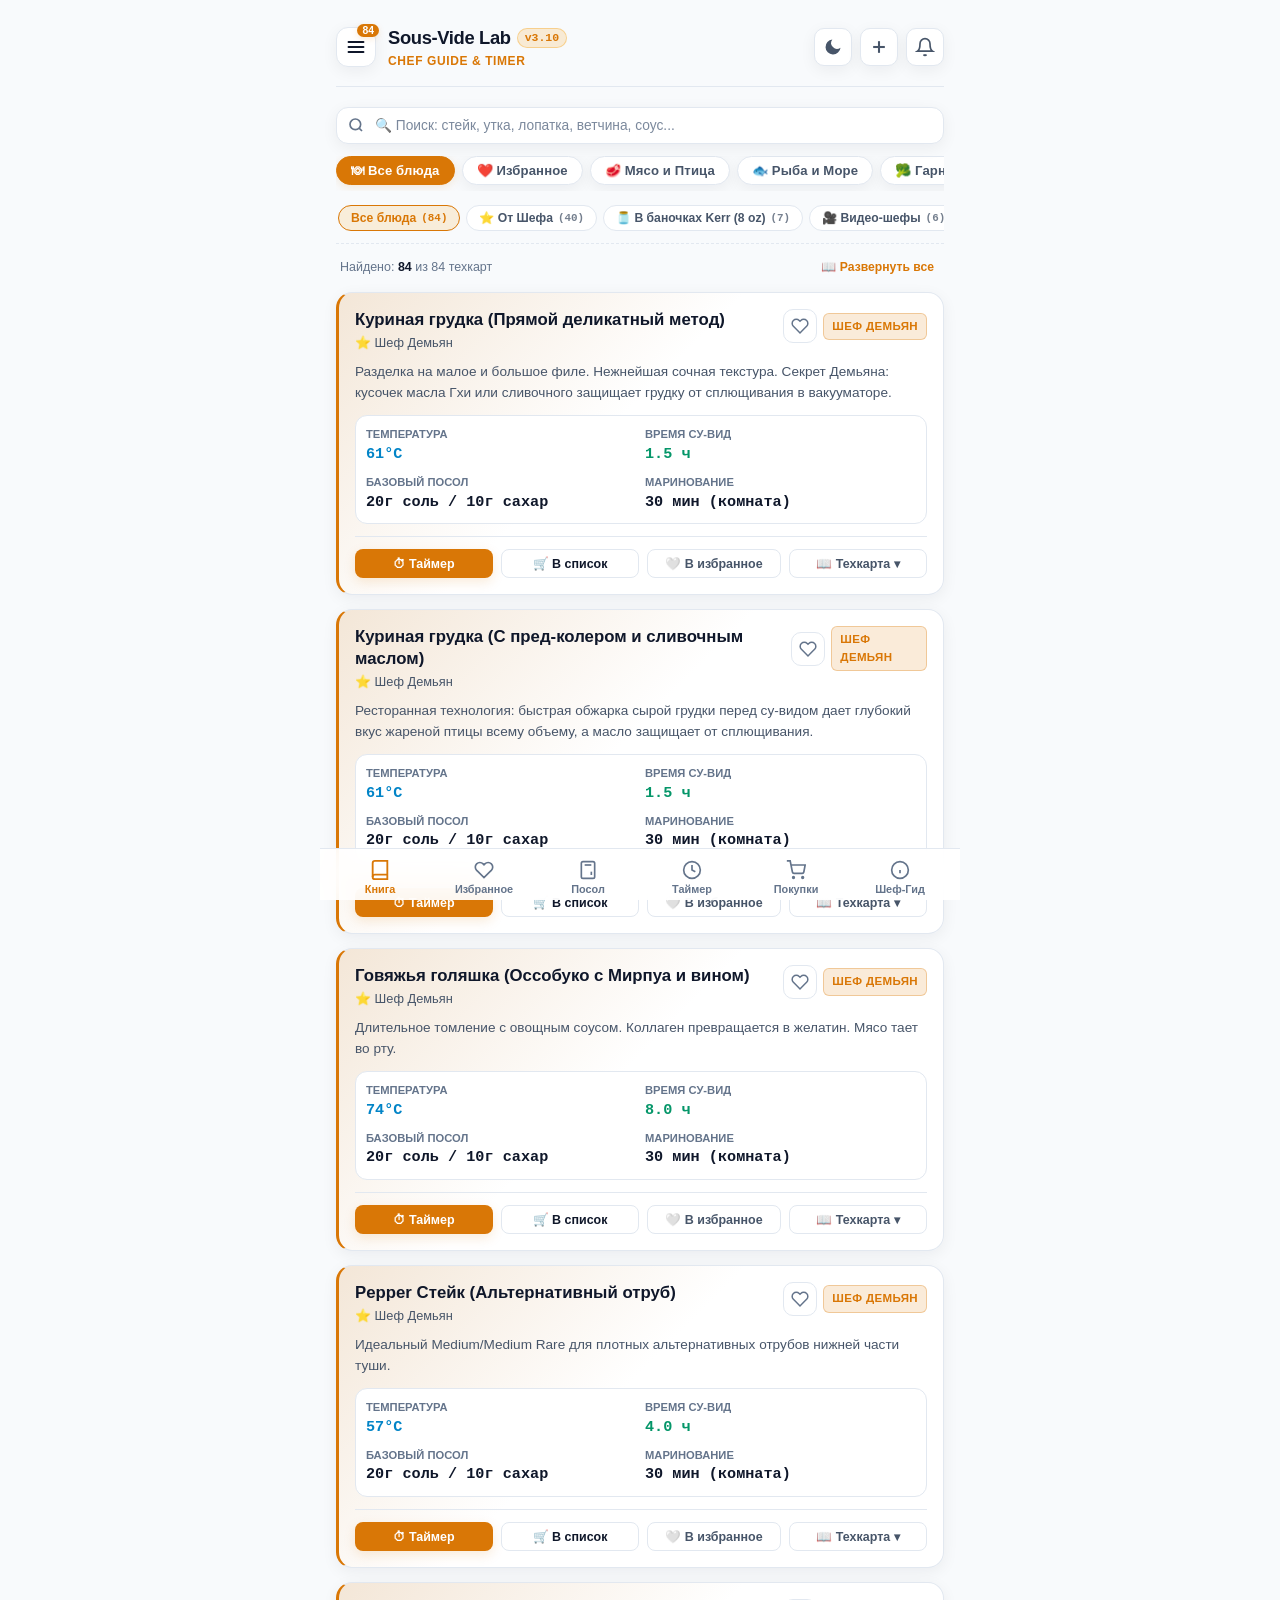
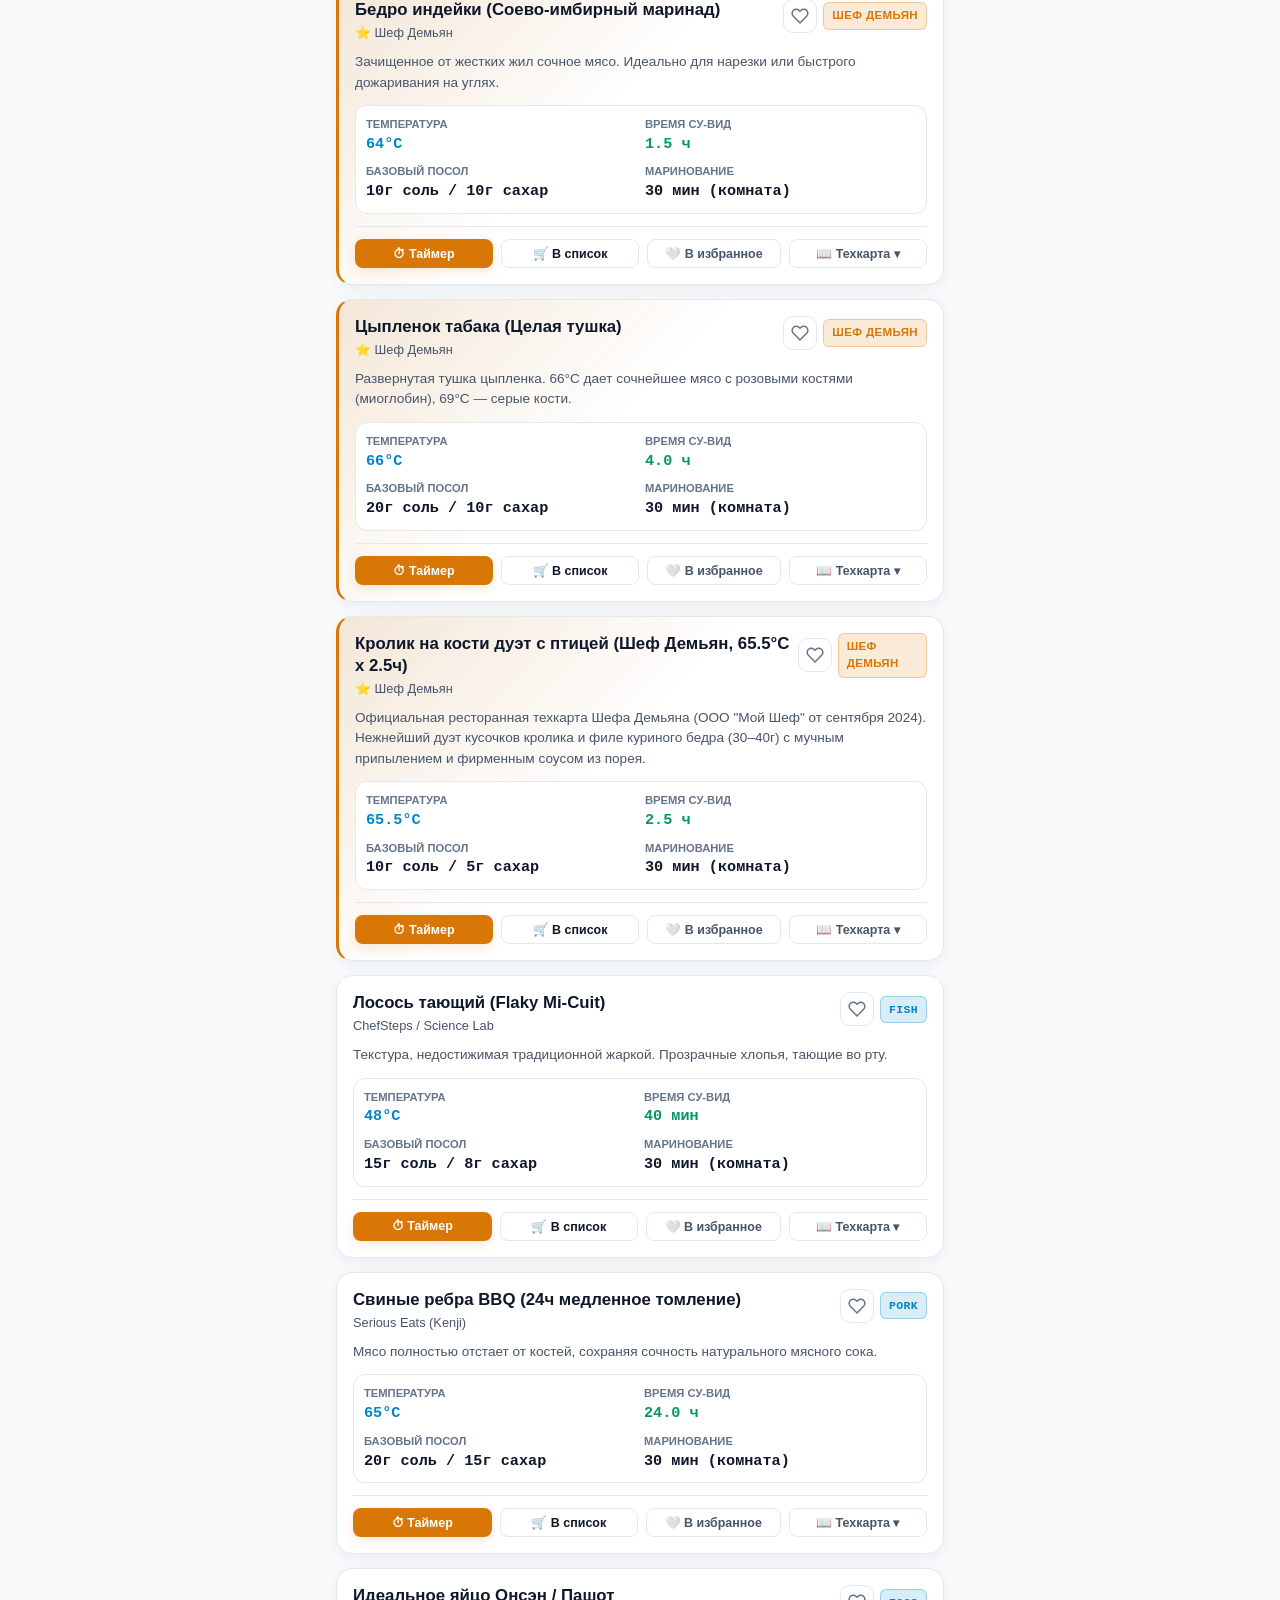
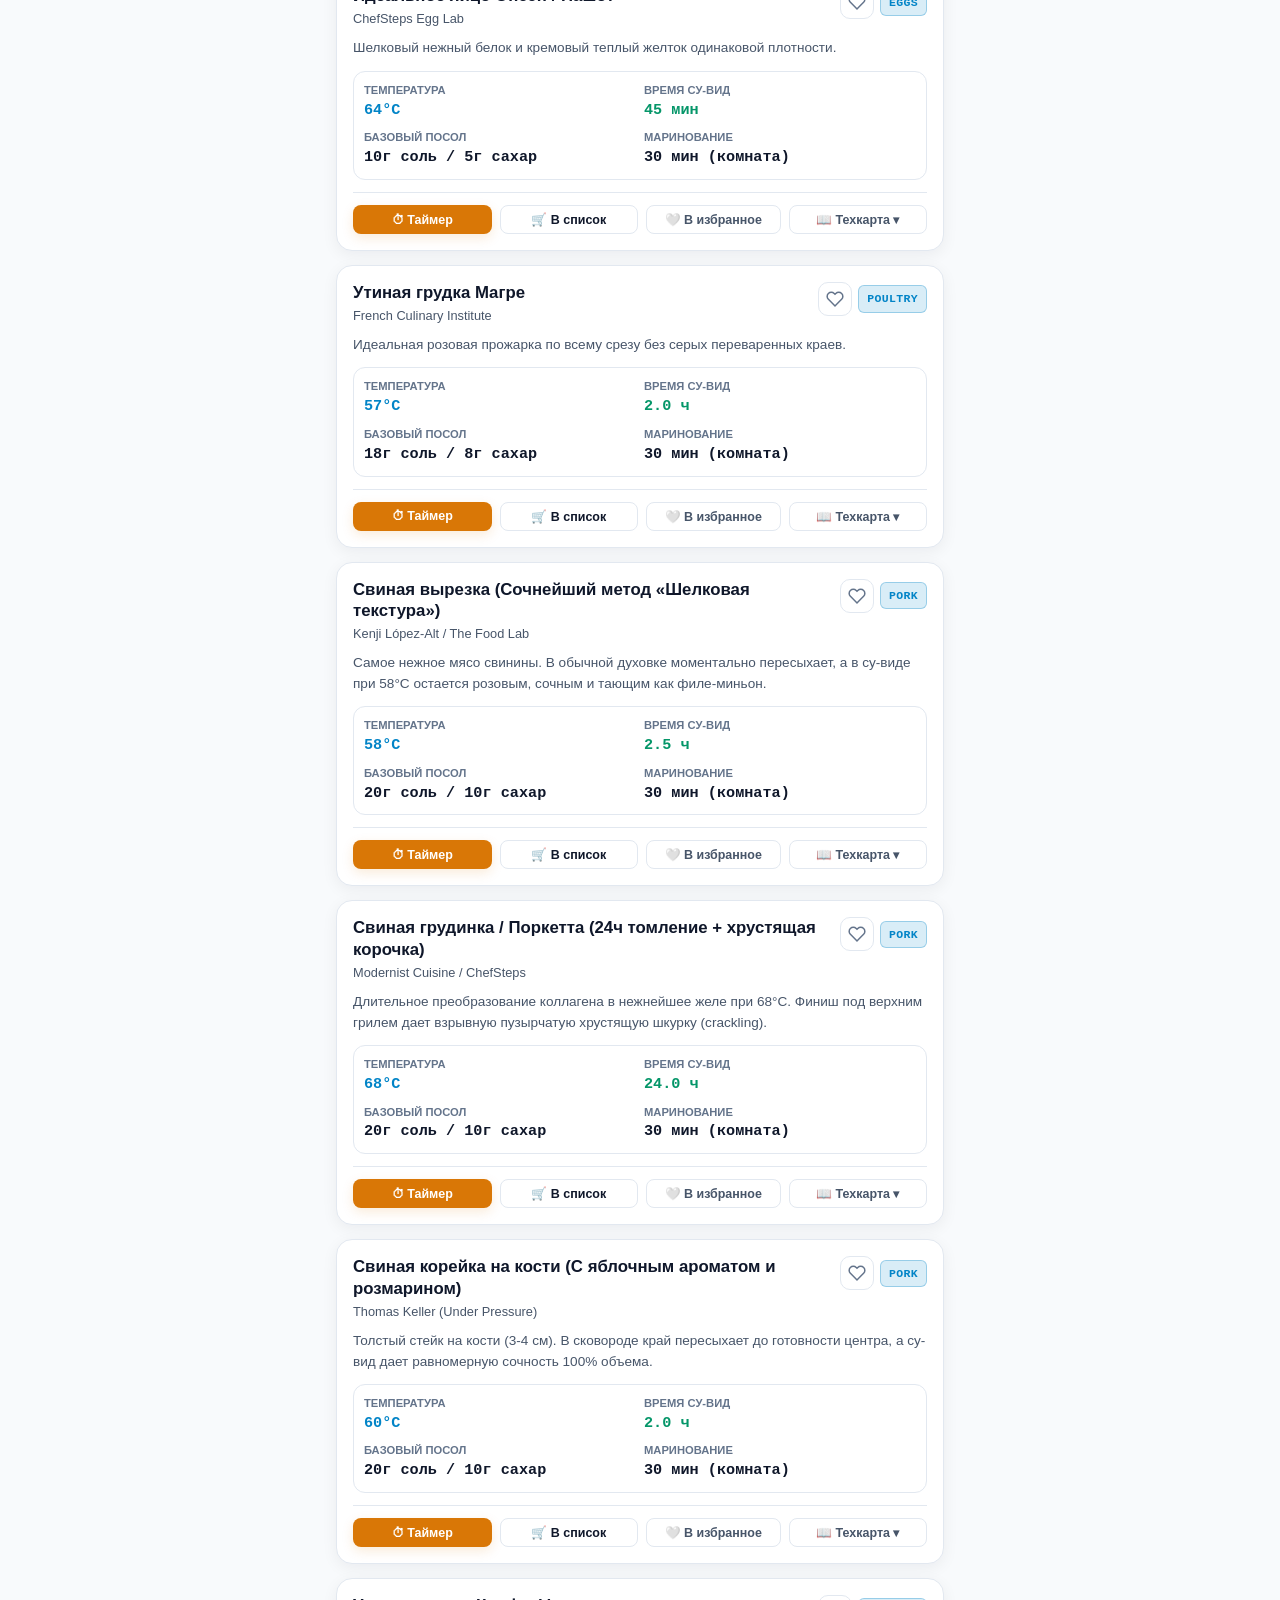
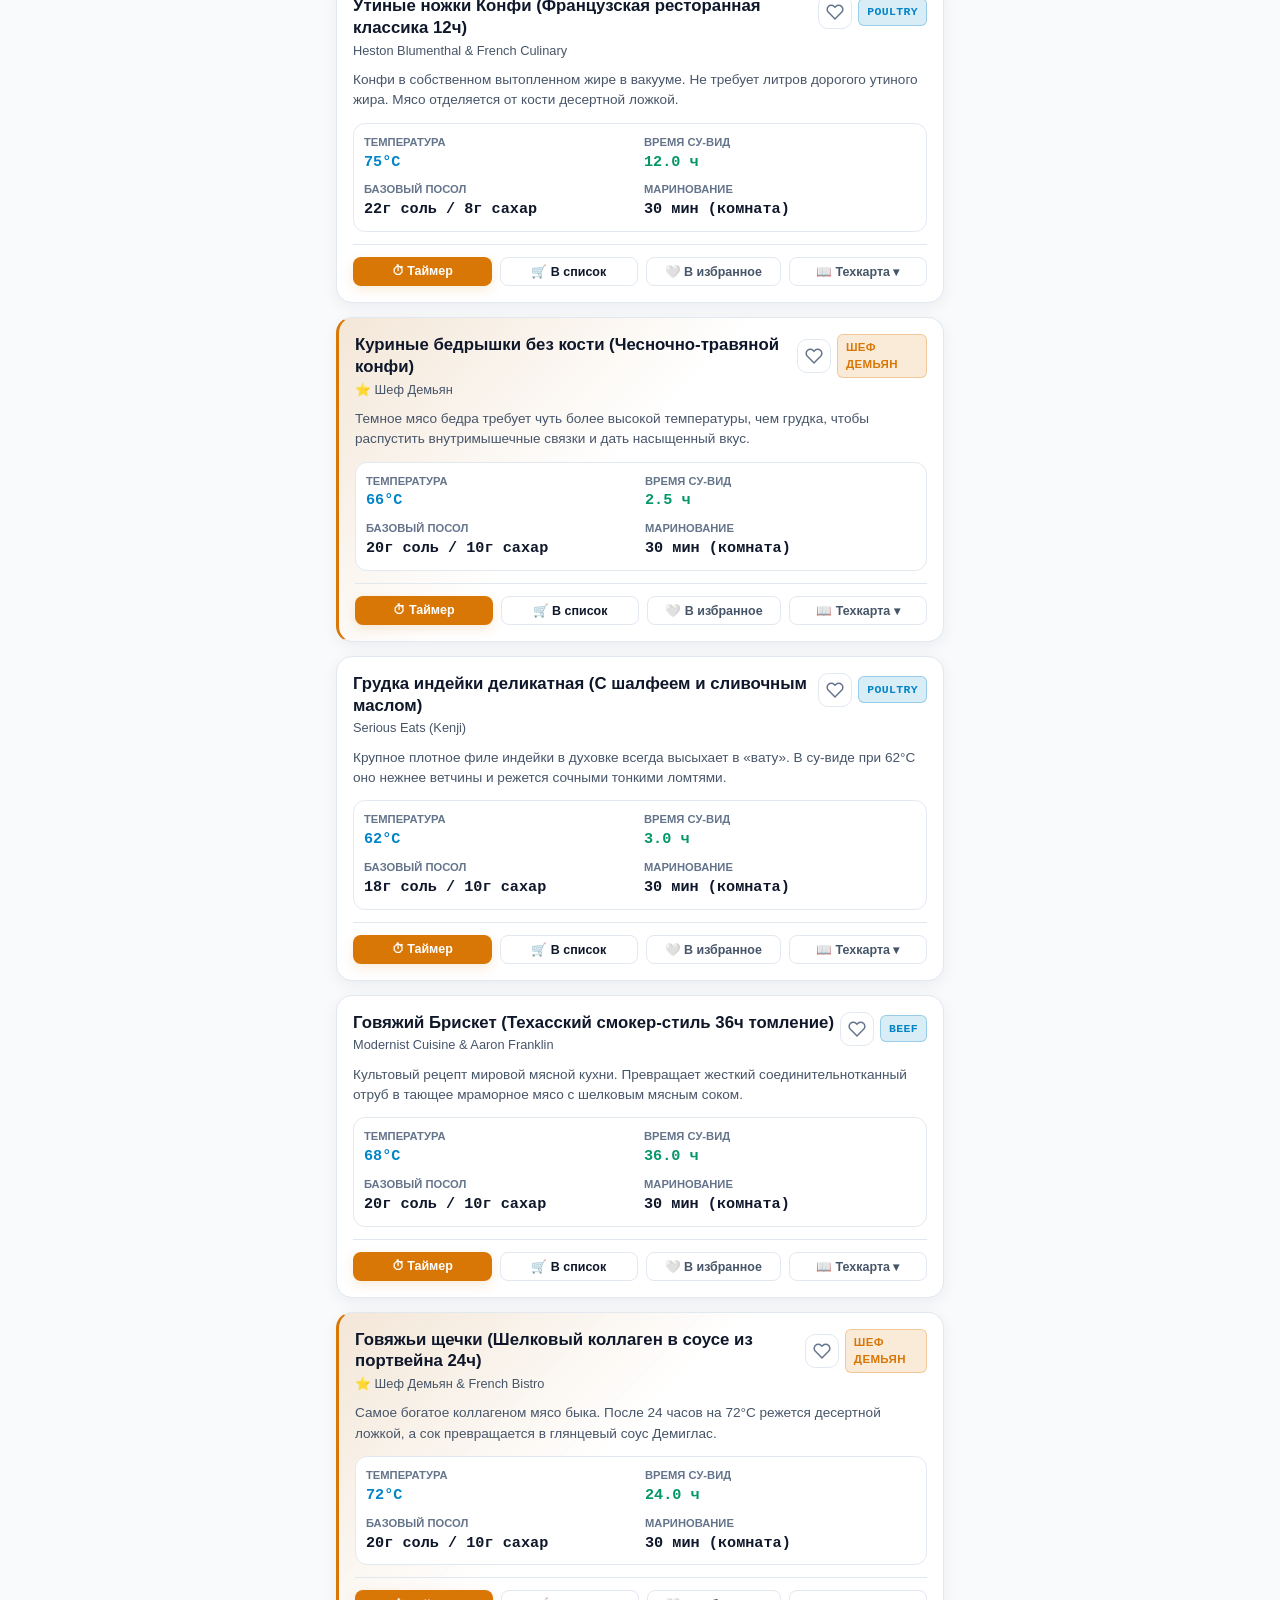
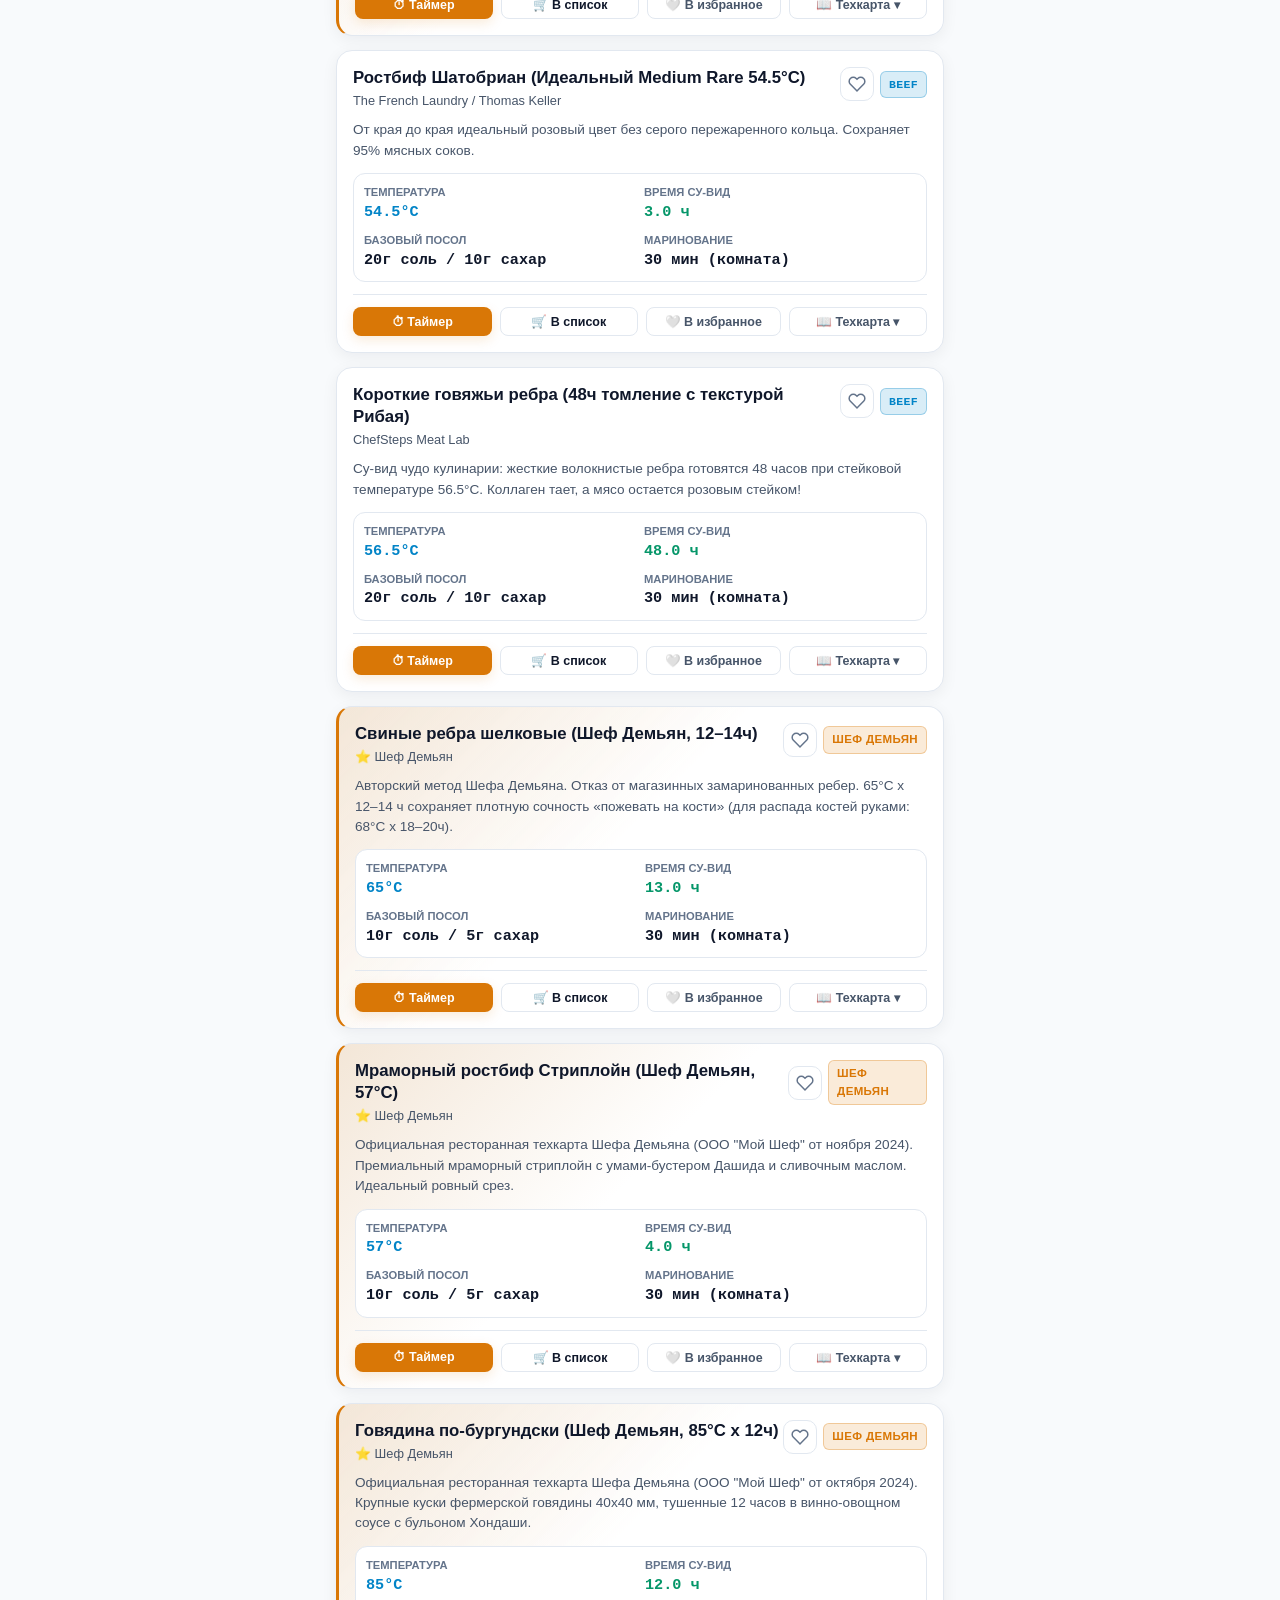
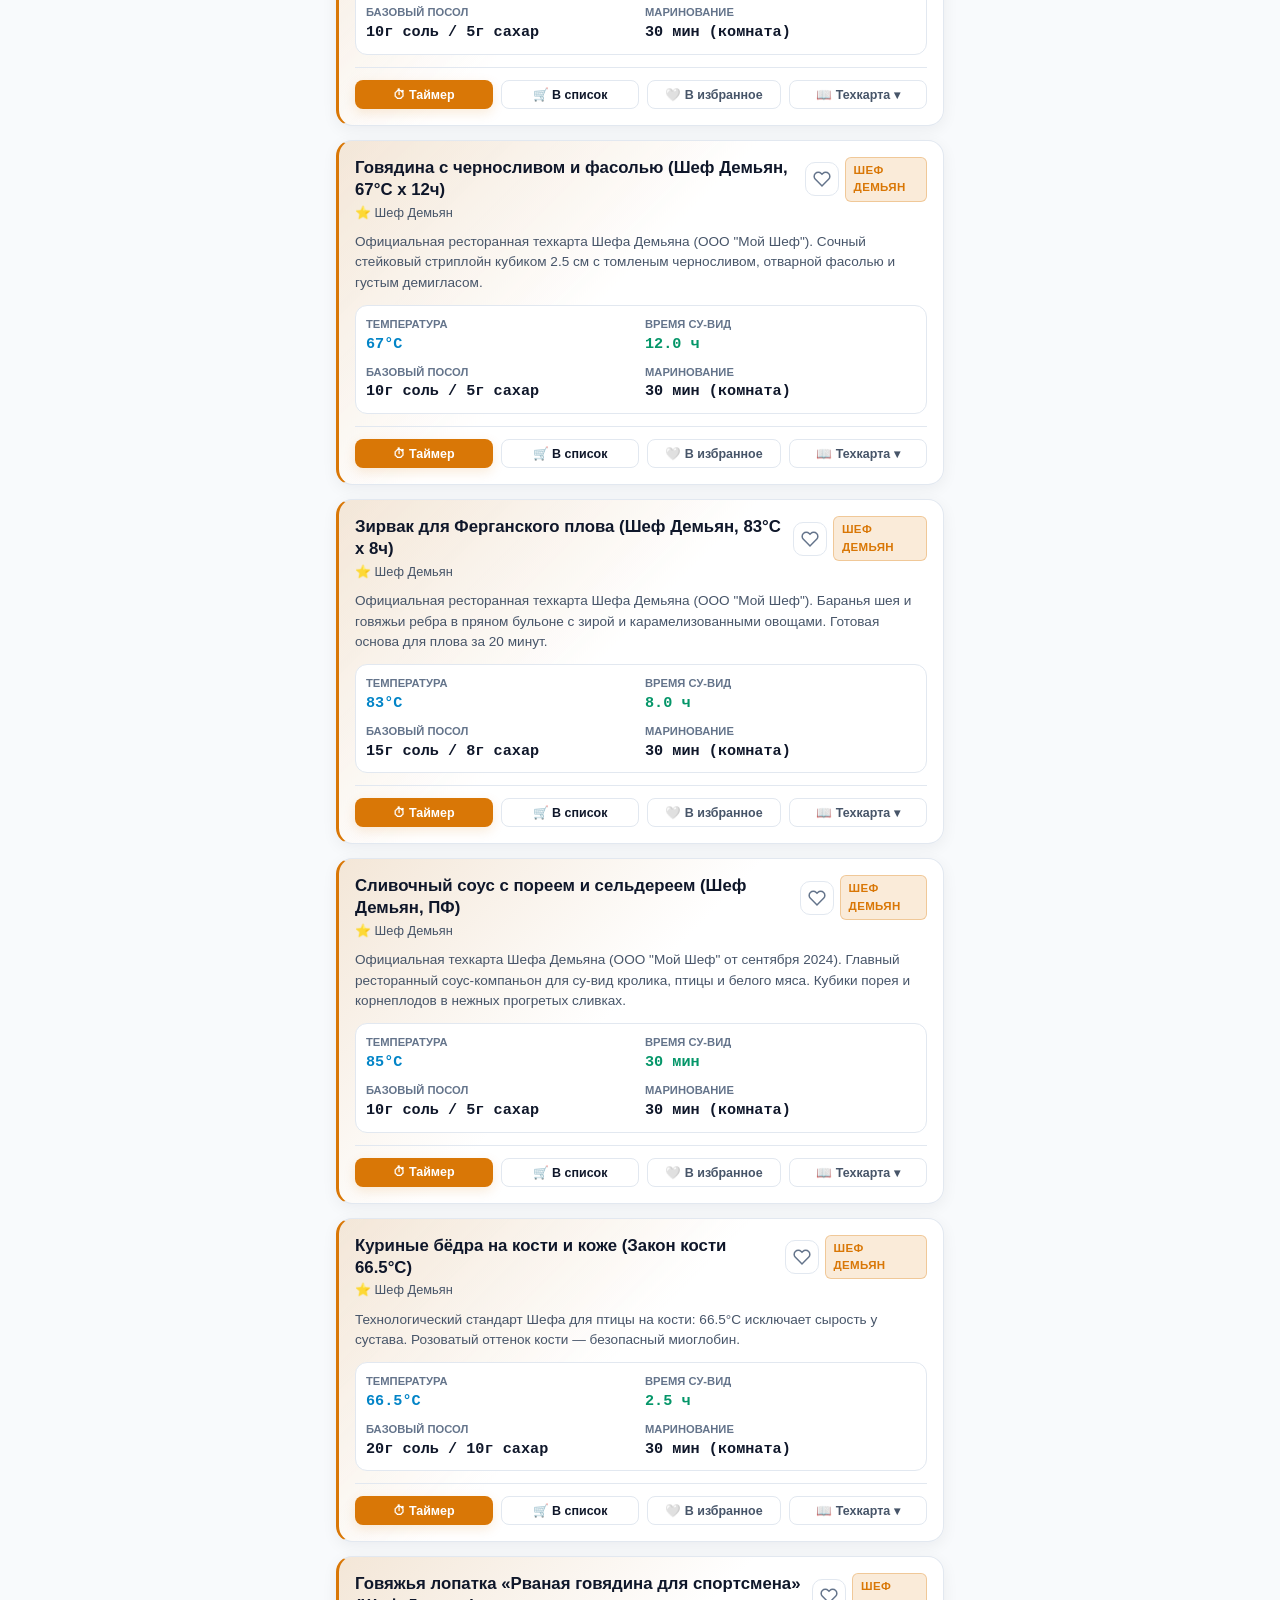
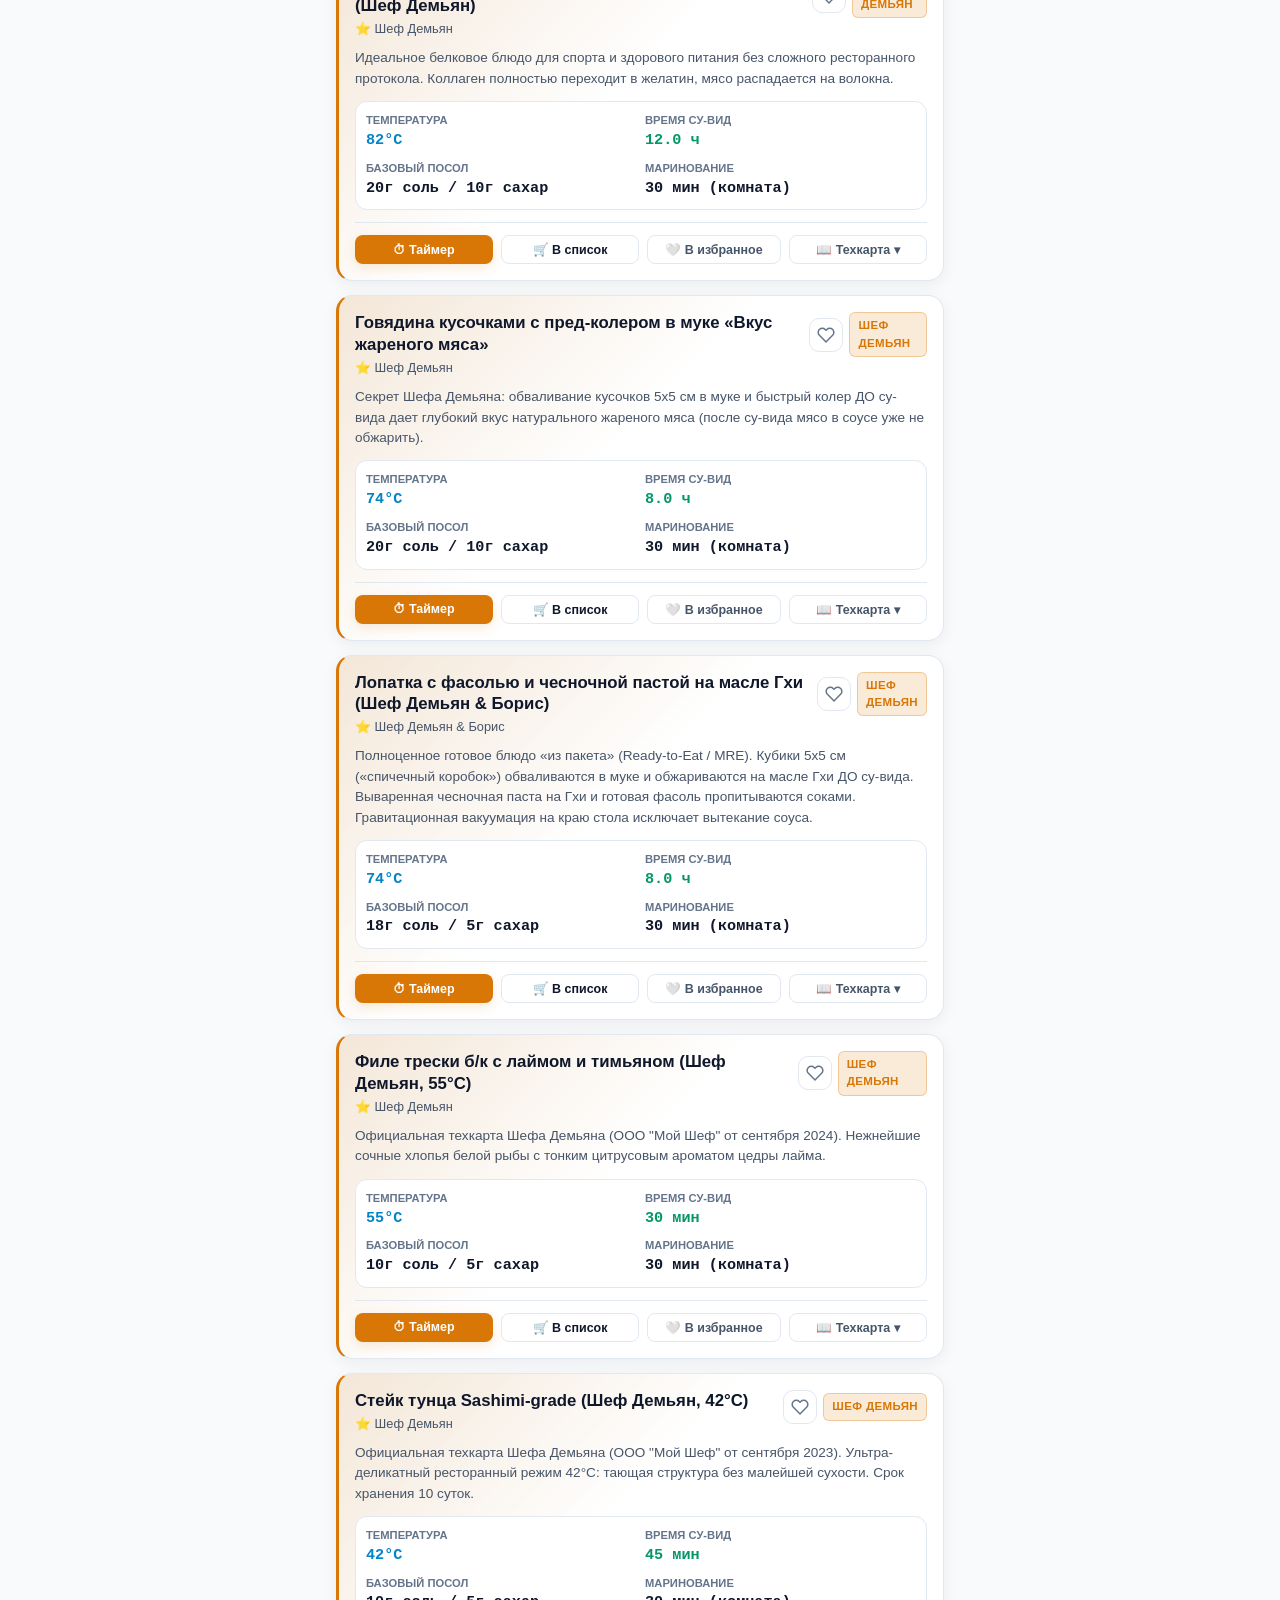
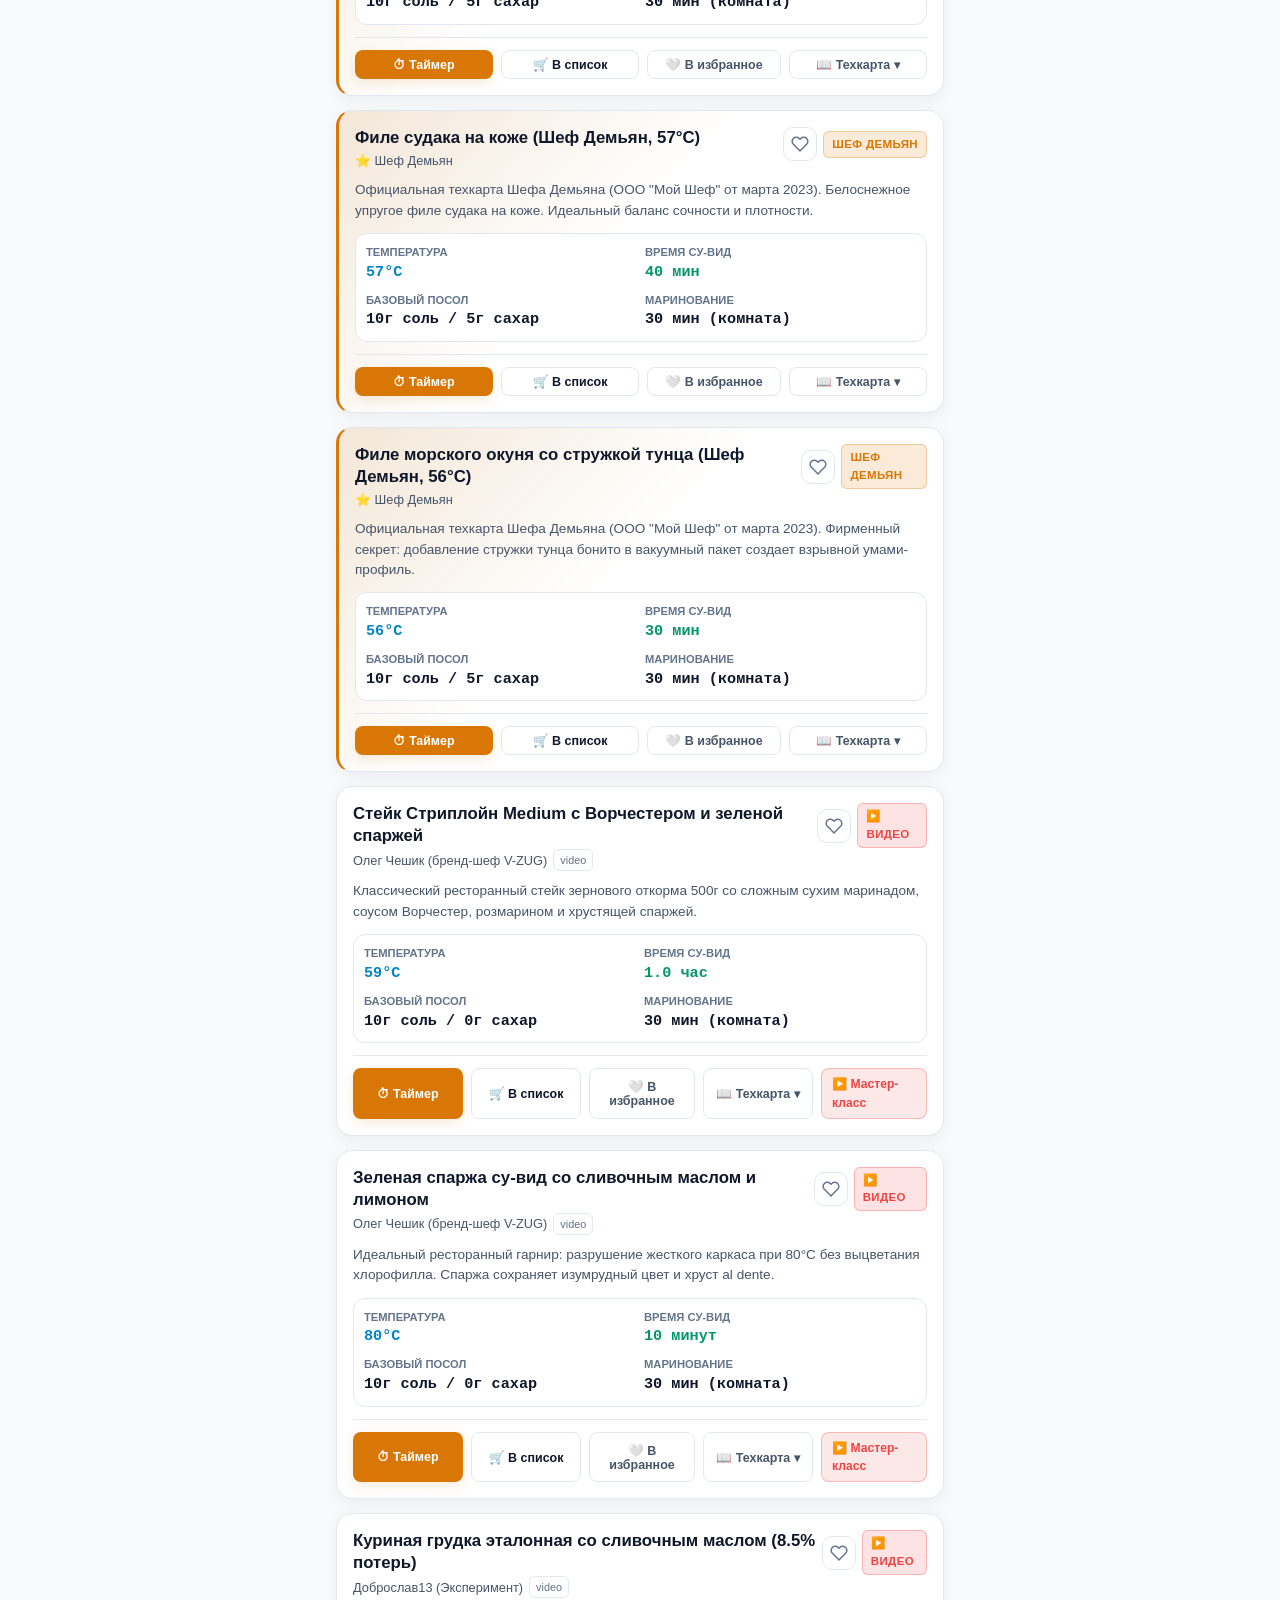
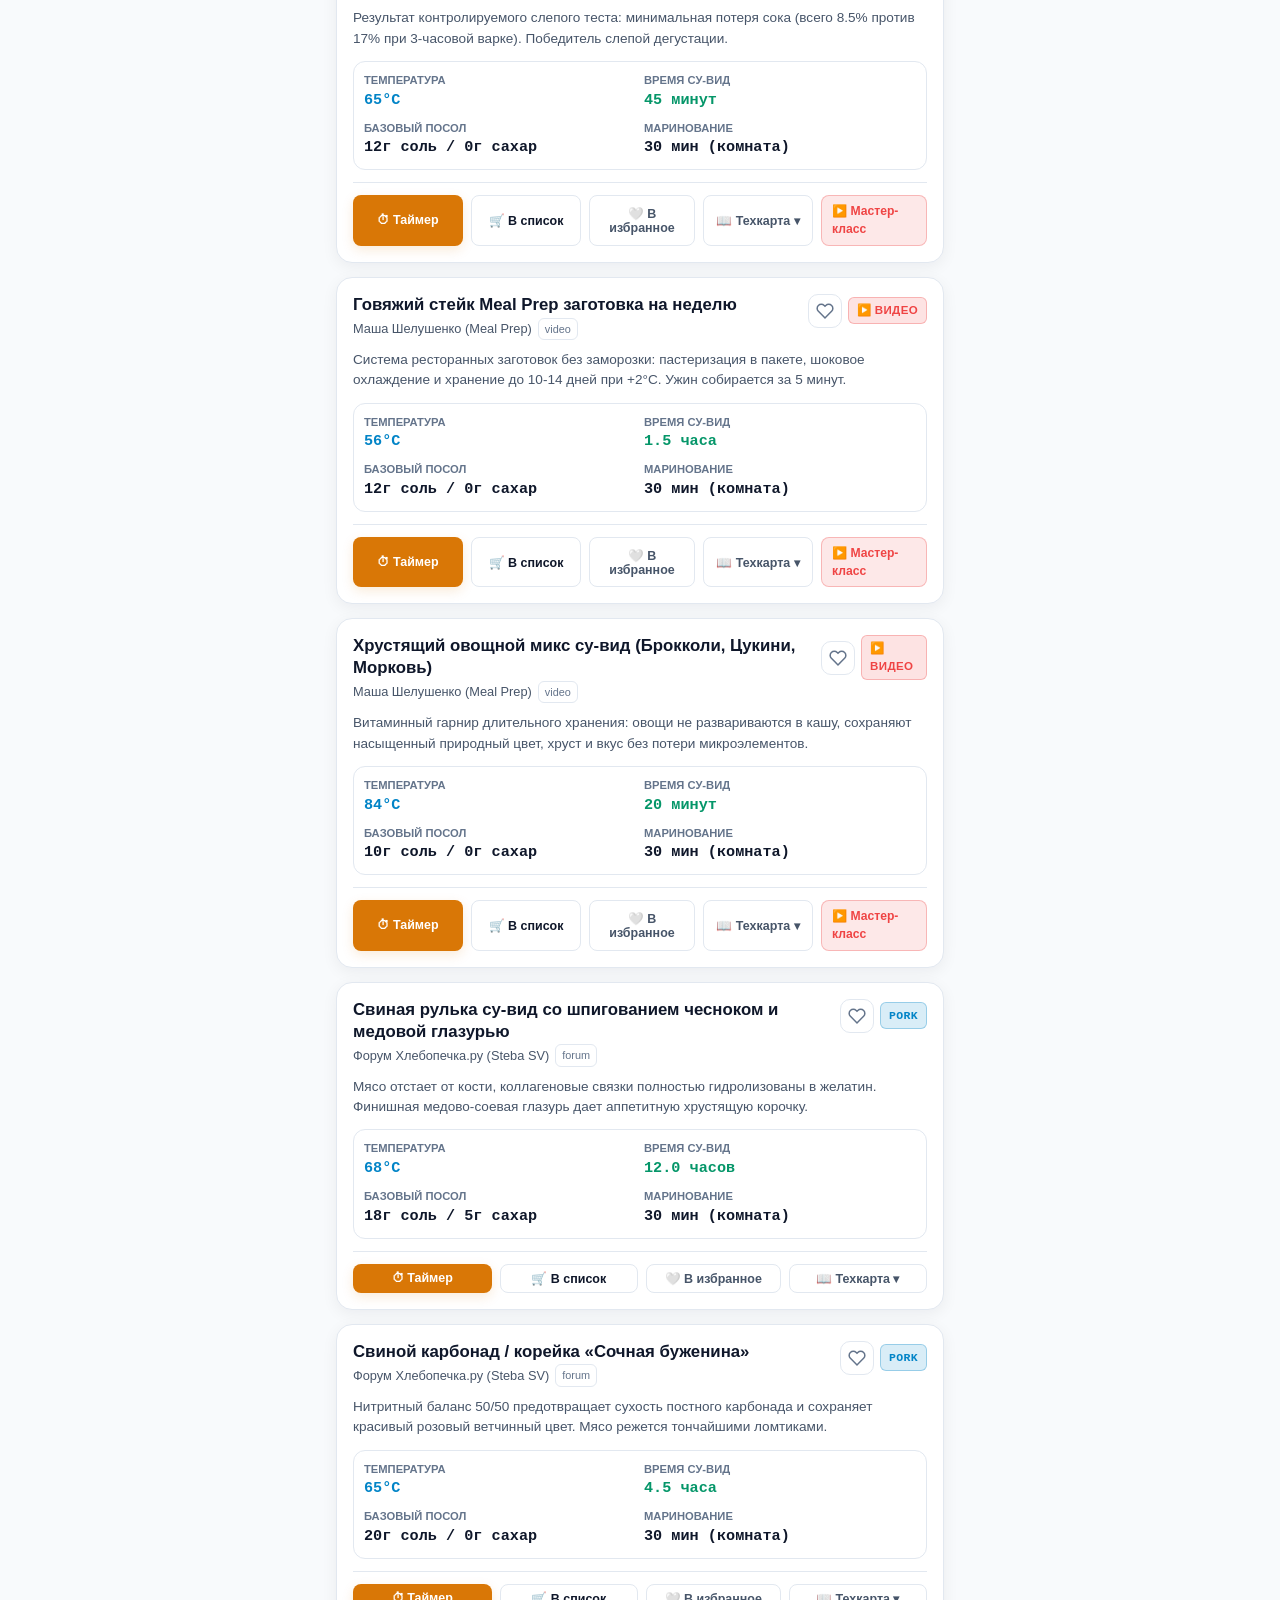
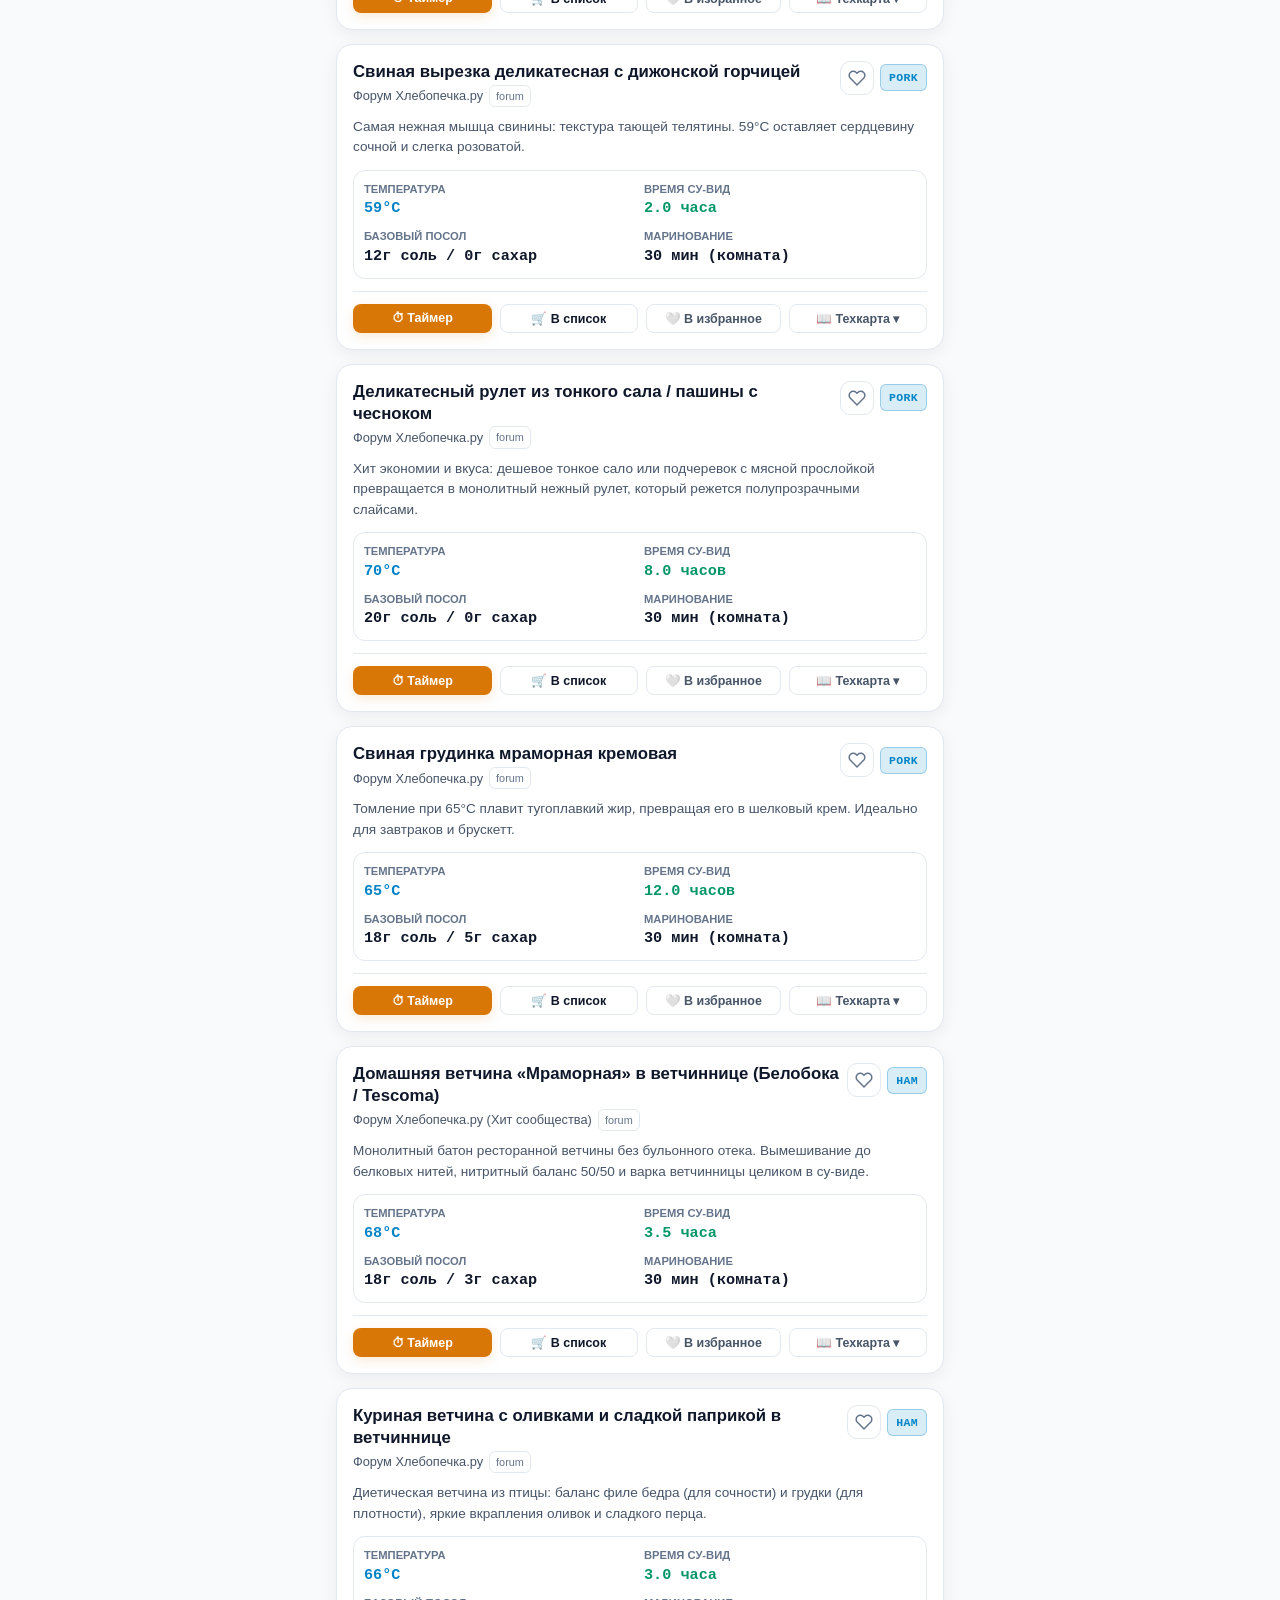
==== commit 30e1ddcc: "feat(jars): add Kerr 8oz mason jar recipes, fingertip-tight guide v3.10" ====
--- a/index.html
+++ b/index.html
@@ -9,7 +9,7 @@
   <meta name="apple-mobile-web-app-status-bar-style" content="black-translucent">
   <title>Sous-Vide Chef Lab</title>
   <link rel="manifest" href="manifest.json">
-  <link rel="stylesheet" href="style.css?v=3.9">
+  <link rel="stylesheet" href="style.css?v=3.10">
   <script>
     (function() {
       try {
@@ -18,8 +18,8 @@
         var theme = saved || (prefersDark ? 'dark' : 'light');
         document.documentElement.setAttribute('data-theme', theme);
         var meta = document.querySelector('meta[name="theme-color"]');
-        if (meta) meta.setAttribute('content', theme === 'dark' ? '#0a0c10' : '#f8fafc');
-      } catch(e) {}
+        if (meta) meta.setAttribute('content', theme === 'dark' ? '#0a0c10' : '#f4f5f8');
+      } catch (e) {}
     })();
   </script>
 </head>
@@ -36,12 +36,12 @@
             <line x1="3" y1="6" x2="21" y2="6"></line>
             <line x1="3" y1="18" x2="21" y2="18"></line>
           </svg>
-          <span class="menu-badge-count" id="header-recipe-count">66</span>
+          <span class="menu-badge-count" id="header-recipe-count">84</span>
         </button>
         <div>
           <div style="display: flex; align-items: center; gap: 6px;">
             <h1 class="brand-title">Sous-Vide Lab</h1>
-            <span class="app-version-badge" id="app-version-badge" onclick="showAppVersionInfo()" title="Версия приложения — нажмите для проверки">v3.9</span>
+            <span class="app-version-badge" id="app-version-badge" onclick="showAppVersionInfo()" title="Версия приложения — нажмите для проверки">v3.10</span>
           </div>
           <div class="brand-subtitle">Chef Guide & Timer</div>
         </div>
@@ -318,6 +318,7 @@
         <button class="guide-tab" data-guide-tab="chef" onclick="setGuideTab('chef')">⭐️ Законы Шефа</button>
         <button class="guide-tab" data-guide-tab="science" onclick="setGuideTab('science')">🧪 Наука и тесты</button>
         <button class="guide-tab" data-guide-tab="butchery" onclick="setGuideTab('butchery')">🔪 Разделка говядины</button>
+        <button class="guide-tab" data-guide-tab="jars" onclick="setGuideTab('jars')">🫙 Баночки Kerr (8 oz)</button>
         <button class="guide-tab" data-guide-tab="videos" onclick="setGuideTab('videos')">🎥 Видео-мастера</button>
         <button class="guide-tab" data-guide-tab="hacks" onclick="setGuideTab('hacks')">💡 Лайфхаки упаковки</button>
         <button class="guide-tab" data-guide-tab="ham" onclick="setGuideTab('ham')">🥓 Ветчинницы и колбасы</button>
@@ -1242,6 +1243,85 @@
         </div>
       </div>
 
+      <!-- JARS SECTION -->
+      <div class="card card-chef" data-guide-section="jars">
+        <div style="display: flex; justify-content: space-between; align-items: flex-start; gap: 10px; flex-wrap: wrap;">
+          <div>
+            <h3 class="card-title" style="color: #38bdf8;">🫙 Баночки Kerr / Mason Jar (8 oz / 240 мл): Физика двойной крышки и Су-Вид</h3>
+            <p class="card-subtitle" style="margin-bottom: 8px;">Шефское руководство по десертам, солениям, конфи и Egg Bites в порционном стекле</p>
+          </div>
+          <button class="btn btn-secondary btn-sm" onclick="jumpToRecipe('jar-cheesecake-classic')" style="border-color: #38bdf8; color: #38bdf8;">
+            🍰 Рецепты в баночках
+          </button>
+        </div>
+
+        <div class="callout callout-amber" style="margin-bottom: 10px;">
+          <strong>🔩 1. Физика двухсоставной крышки (Lid + Band):</strong><br>
+          Баночки Kerr 8 oz (half-pint, широкое или стандартное горлышко) оснащены крышкой из двух частей: плоского жестяного диска с кольцевым пищевым компаундом (герметиком) и резьбового фиксирующего кольца.<br>
+          При нагреве в су-виде воздух и пары внутри банки расширяются. Кольцо позволяет плоскому диску слегка приподниматься (эффект обратного клапана): воздух выходит в воду микропузырьками. При остывании наружное гидростатическое и атмосферное давление прижимает диск обратно к кромке стекла, резиновый уплотнитель намертво запечатывает банку, раздается характерный хлопок (щелчок вакуума). Внутри образуется глубокий технический вакуум без вакууматора!
+        </div>
+
+        <div class="callout callout-ruby" style="margin-bottom: 10px;">
+          <strong>✋ 2. Закон Fingertip-Tight (Пальчиковая затяжка):</strong><br>
+          Закручивайте резьбовое кольцо <strong>СТРОГО кончиками двух пальцев одной руки</strong> до момента первого легкого касания резьбы!<br>
+          <em>Категорически запрещено:</em> зажимать банку ладонью и с силой затягивать кольцо всем запястьем. Если закрутить намертво, расширяющийся воздух не сможет стравиться наружу, давление внутри стеклянной колбы поднимется, и банка взорвется прямо в су-вид ванне!
+        </div>
+
+        <div class="callout callout-emerald" style="margin-bottom: 10px;">
+          <strong>🌡 3. Защита от термошока (Thermal Shock):</strong><br>
+          Стекло марки Kerr / Ball — прочное натрий-кальциево-силикатное стекло, но оно боится резкого скачка температур (перепад выше 40°C).<br>
+          • <em>Никогда</em> не опускайте ледяные баночки из холодильника в воду с температурой 80–85°C!<br>
+          • Ставьте баночки в теплую воду (35–45°C) и включайте нагрев су-вида вместе с ними, либо прогрейте закрытые баночки под струей теплой воды из-под крана перед загрузкой.<br>
+          • <em>Уровень воды:</em> вода должна доходить точно до «плечиков» банки (чуть ниже резьбового кольца) либо покрывать крышку максимум на 1–2 см при горизонтальной устойчивости. Всегда оставляйте свободное пространство (headspace) 1.5–2 см от края горлышка внутри баночки!
+        </div>
+
+        <div class="butchery-diagram-box">==========================================================================
+             АНАТОМИЯ И ФУНКЦИОНИРОВАНИЕ КРЫШКИ KERR 8 OZ
+==========================================================================
+                     [ Резьбовое кольцо (Band) ]
+                                 │
+     (держит диск, закручивается кончиками 2 пальцев - Fingertip-Tight)
+                                 ▼
+           [ Плоский диск с резиновым кольцом (Lid) ]
+    ───────────────────────────┬───┬───────────────────────────
+             ▲                 │   │                 ▲
+    (стравливание воздуха)     │   │     (стравливание воздуха)
+    ───────────────────────────┴───┴───────────────────────────
+                     [ Горлышко баночки Kerr 8 oz ]
+                                 │
+                 Headspace: 1.5–2 см свободного объема
+                                 │
+           ┌─────────────────────┴─────────────────────┐
+           │   Продукт: Чизкейк / Огурцы / Томаты      │
+           │   Объем 8 oz = ровно 240 мл (1 порция)    │
+           └───────────────────────────────────────────┘
+==========================================================================</div>
+
+        <div class="recipe-metrics" style="grid-template-columns: 1fr 1fr; margin-top: 12px; gap: 8px;">
+          <div class="metric-item">
+            <span class="metric-label">🍰 Десерты в баночках (80°C • 60–90м)</span>
+            <span class="metric-value">Чизкейк New York, Крем-брюле с ванилью</span>
+          </div>
+          <div class="metric-item">
+            <span class="metric-label">🍐 Фрукты и конфитюры (80–84°C • 60м)</span>
+            <span class="metric-value">Груши в пряном вине, Яблоки в масле</span>
+          </div>
+          <div class="metric-item">
+            <span class="metric-label">🥒 Соления и конфи (60–75°C • 1.5–2.5ч)</span>
+            <span class="metric-value">Огурцы ChefSteps (хруст!), Томаты черри</span>
+          </div>
+          <div class="metric-item">
+            <span class="metric-label">🥚 Завтраки Egg Bites (77.8°C • 60м)</span>
+            <span class="metric-value">Суфле из яиц с беконом и сыром Грюйер</span>
+          </div>
+        </div>
+
+        <div class="callout callout-sky" style="margin-top: 10px;">
+          <strong>🥒 Феномен малосольных огурцов ChefSteps (строго 60°C):</strong><br>
+          При традиционной заливке кипятком (100°C) растительный фермент пектин мгновенно разрушается, из-за чего огурцы становятся мягкими и вареными. В су-виде при 60°C огурцы проходят полную пастеризацию и впитывают маринад со специями, но клеточный пектин остается нетронутым — сохраняется фантастический свежий «ресторанный» хруст!
+        </div>
+      </div>
+
       <!-- HAM SECTION -->
       <div class="card" data-guide-section="ham">
         <h3 class="card-title" style="color: var(--accent-emerald);">🥓 Ветчинницы (Белобока / Tescoma) и домашние колбасы</h3>
@@ -1386,7 +1466,7 @@
         <div>
           <div style="display: flex; align-items: center; gap: 6px;">
             <h2 class="drawer-title">Навигатор рецептов</h2>
-            <span class="app-version-badge" style="font-size: 0.68rem; padding: 1px 6px;" onclick="showAppVersionInfo()">v3.9</span>
+            <span class="app-version-badge" style="font-size: 0.68rem; padding: 1px 6px;" onclick="showAppVersionInfo()">v3.10</span>
           </div>
           <div class="drawer-subtitle" id="drawer-total-count">Все рецепты и категории</div>
         </div>
@@ -1407,7 +1487,7 @@
           + Добавить новый рецепт
         </button>
         <button class="btn btn-secondary btn-sm" style="width: 100%; font-size: 0.76rem; display: flex; align-items: center; justify-content: center; gap: 6px;" onclick="forceAppUpdate()" title="Очистить локальный кэш браузера и перезагрузить свежую версию">
-          🔄 Проверить и форсировать обновление (v3.9)
+          🔄 Проверить и форсировать обновление (v3.10)
         </button>
       </div>
     </div>
@@ -1568,6 +1648,6 @@
     </div>
   </div>
 
-  <script src="app.js?v=3.9"></script>
+  <script src="app.js?v=3.10"></script>
 </body>
 </html>
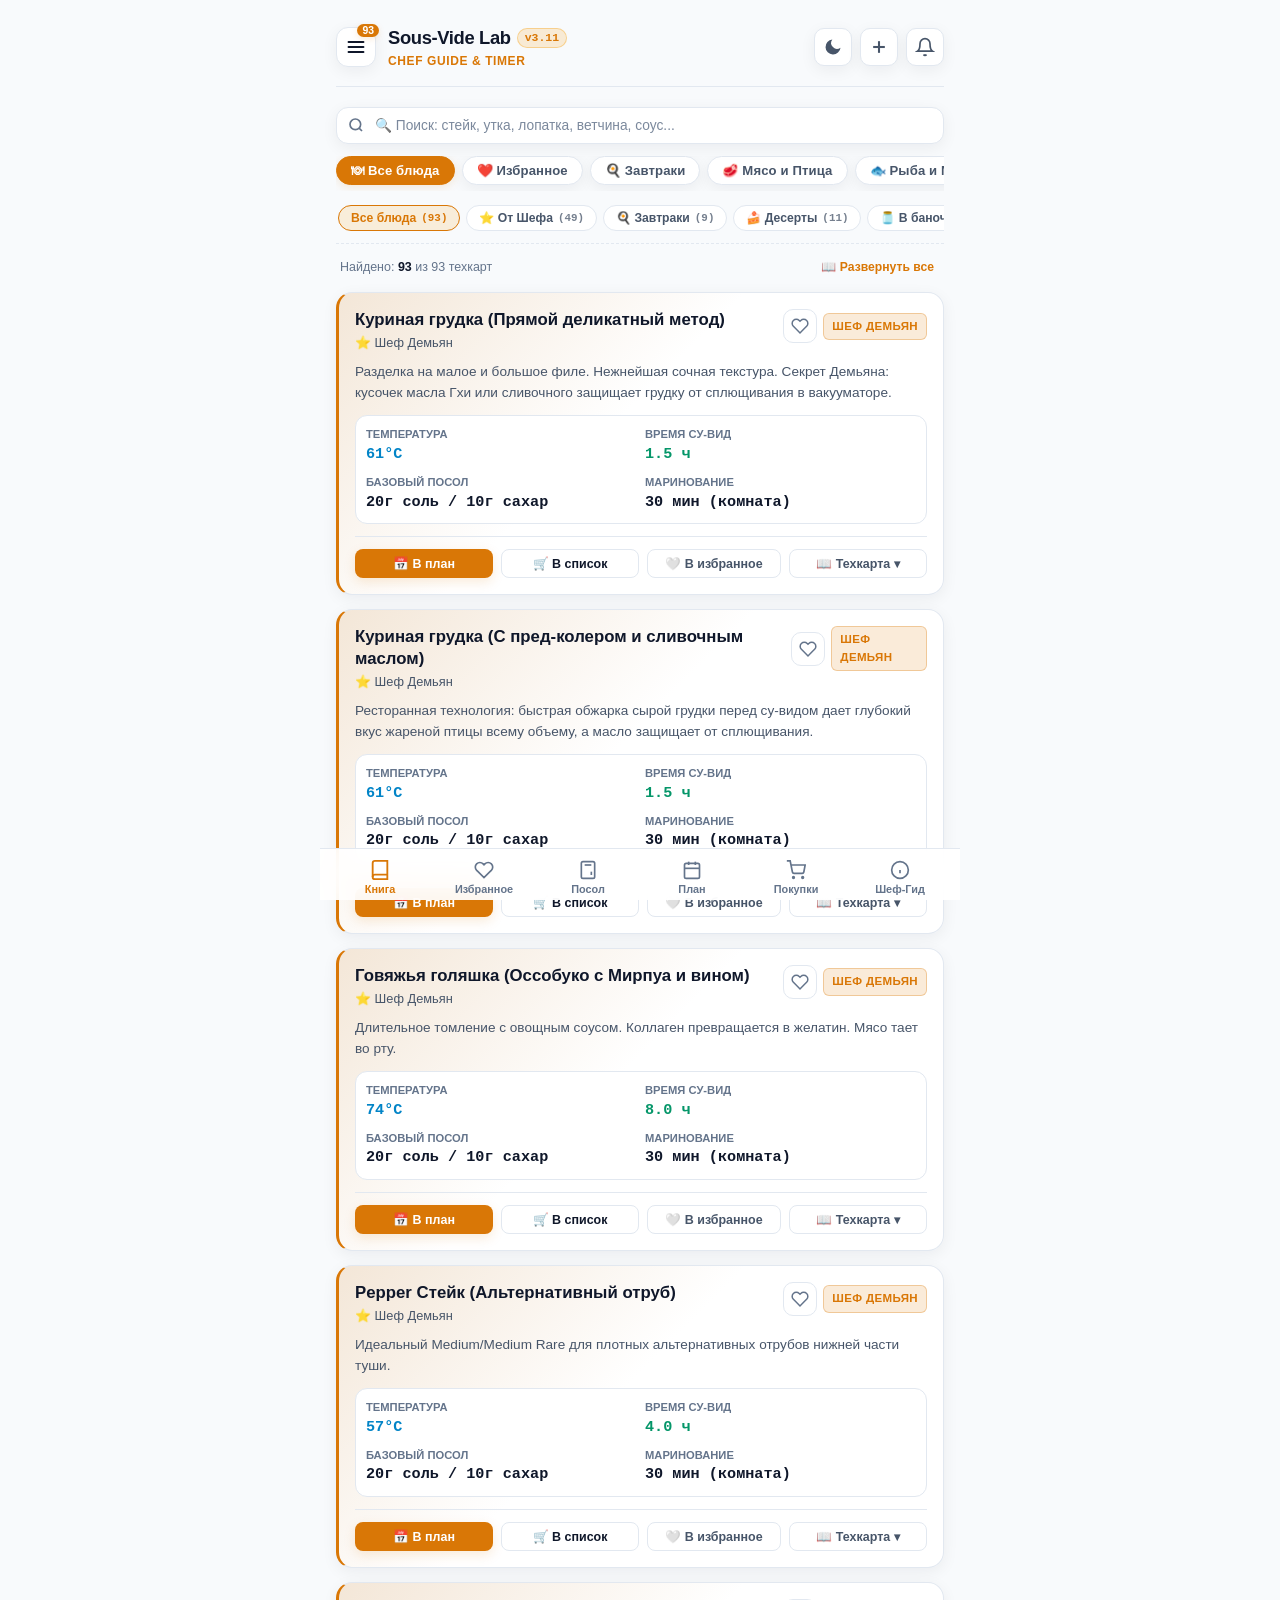
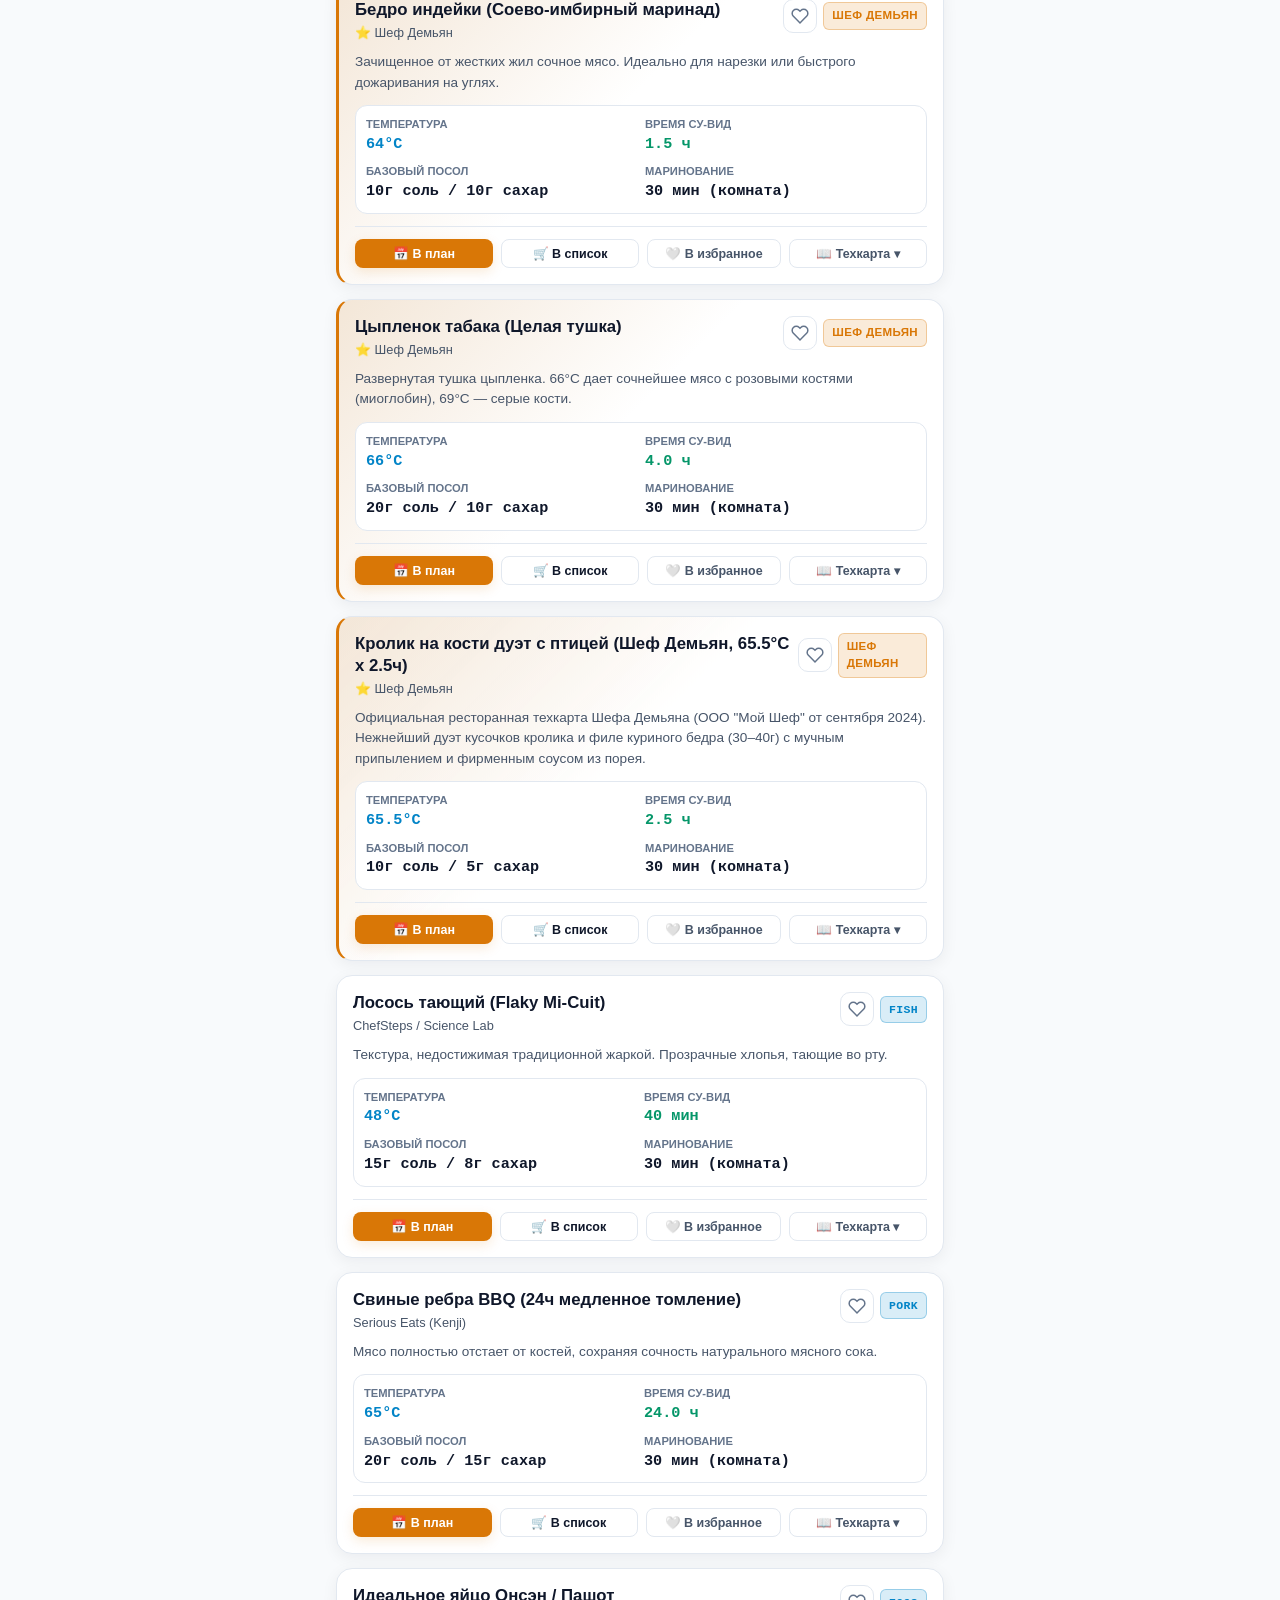
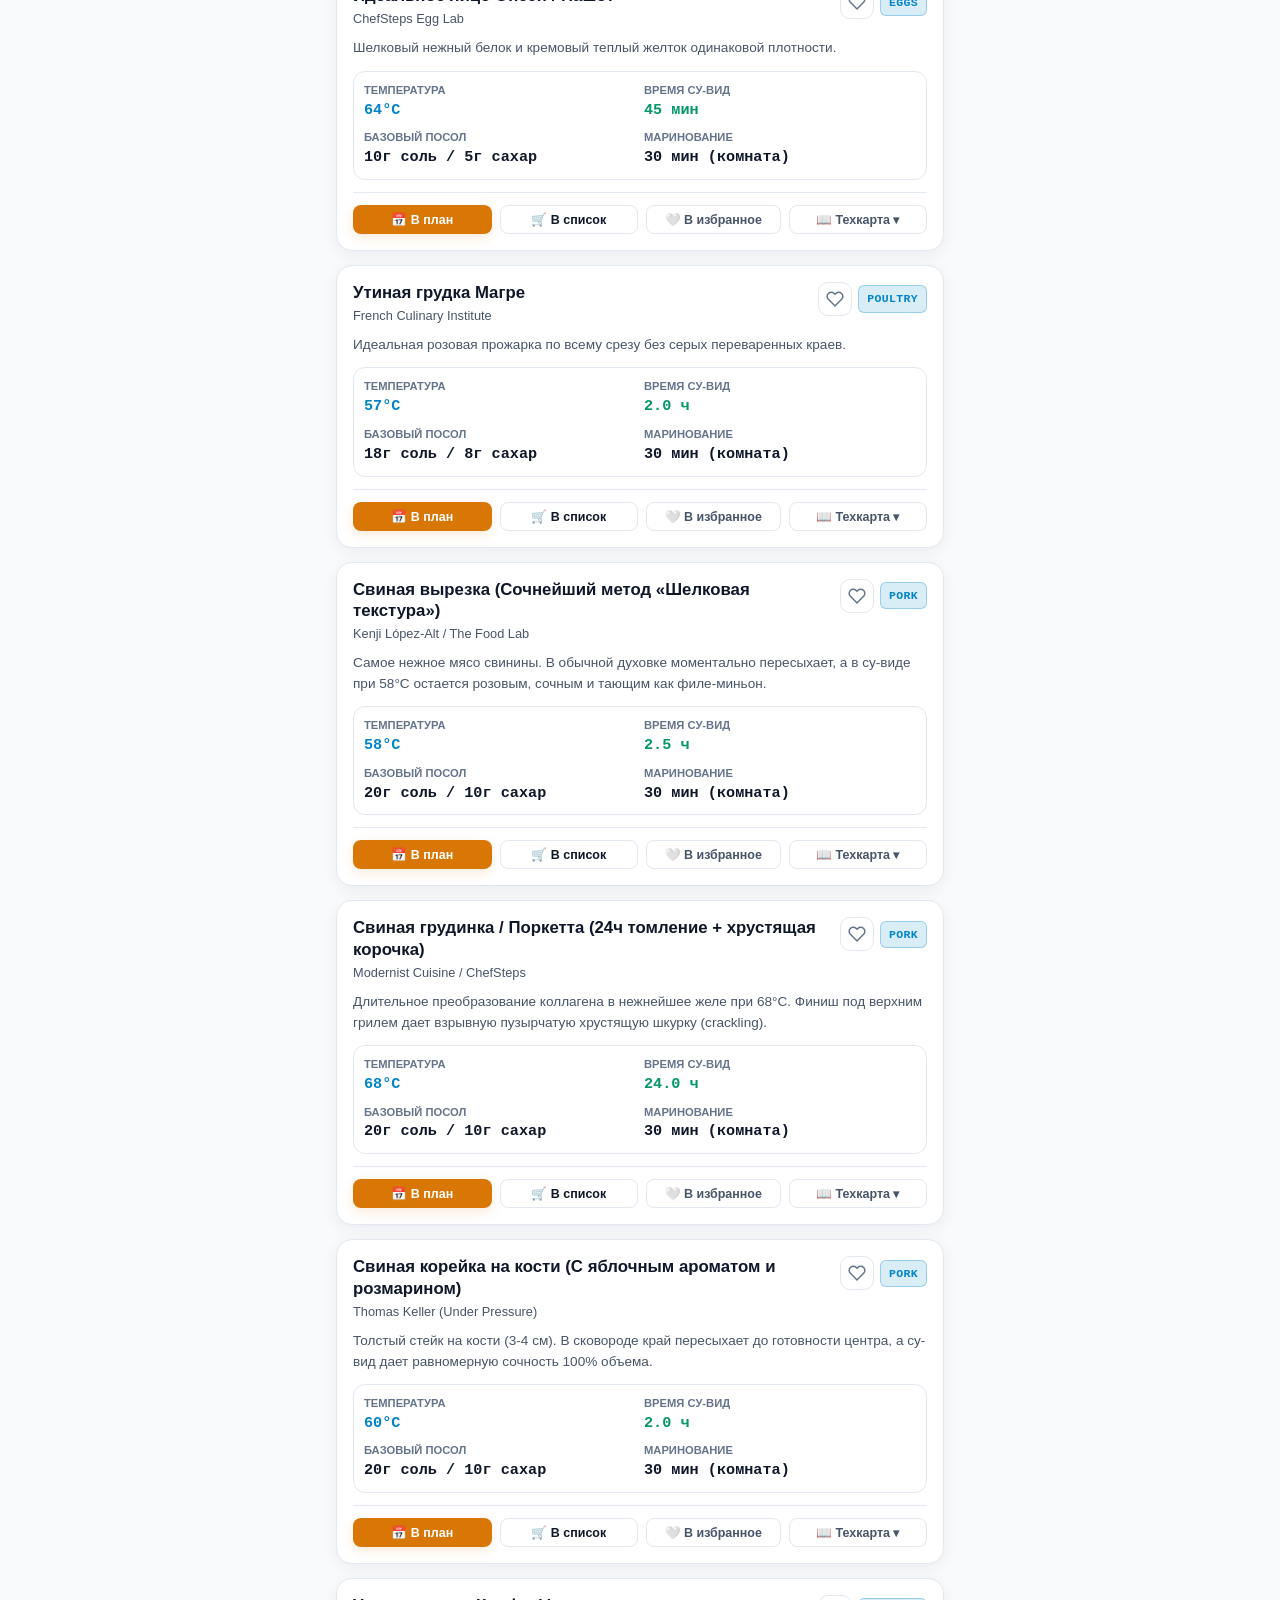
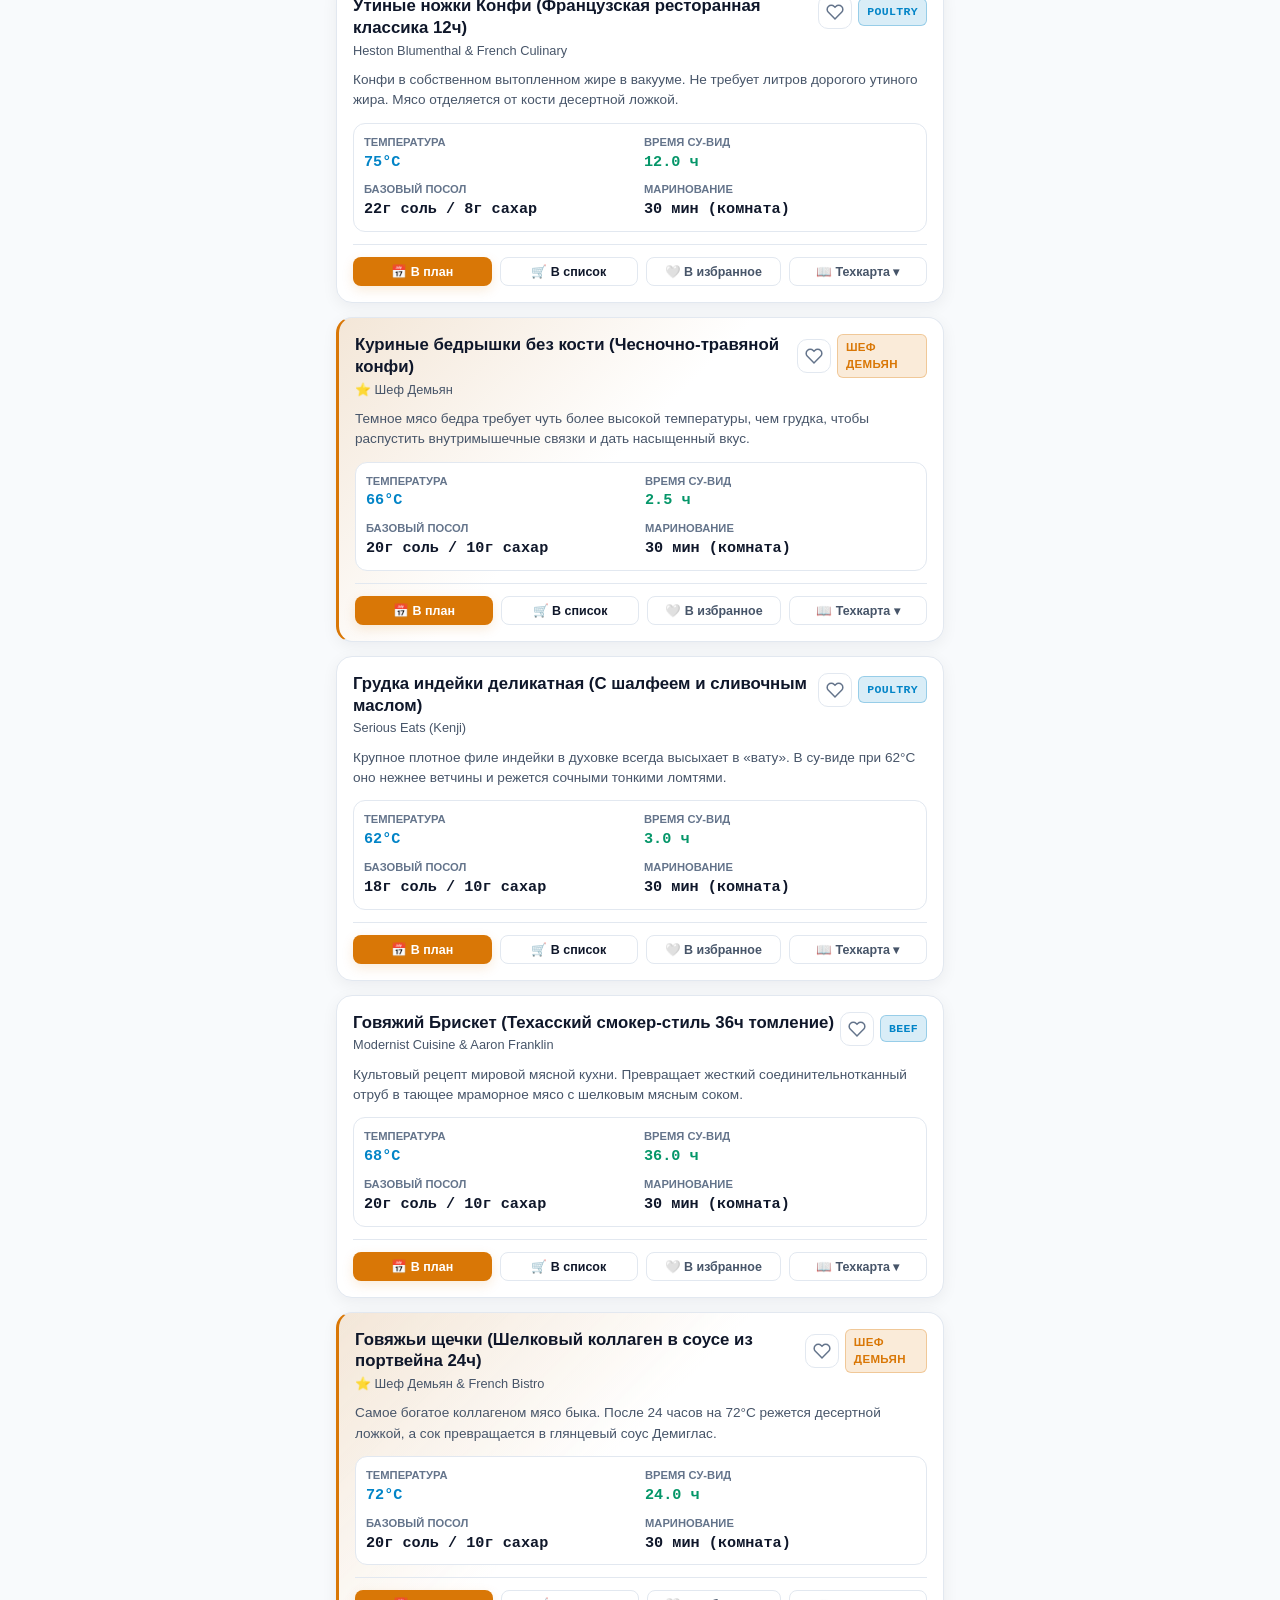
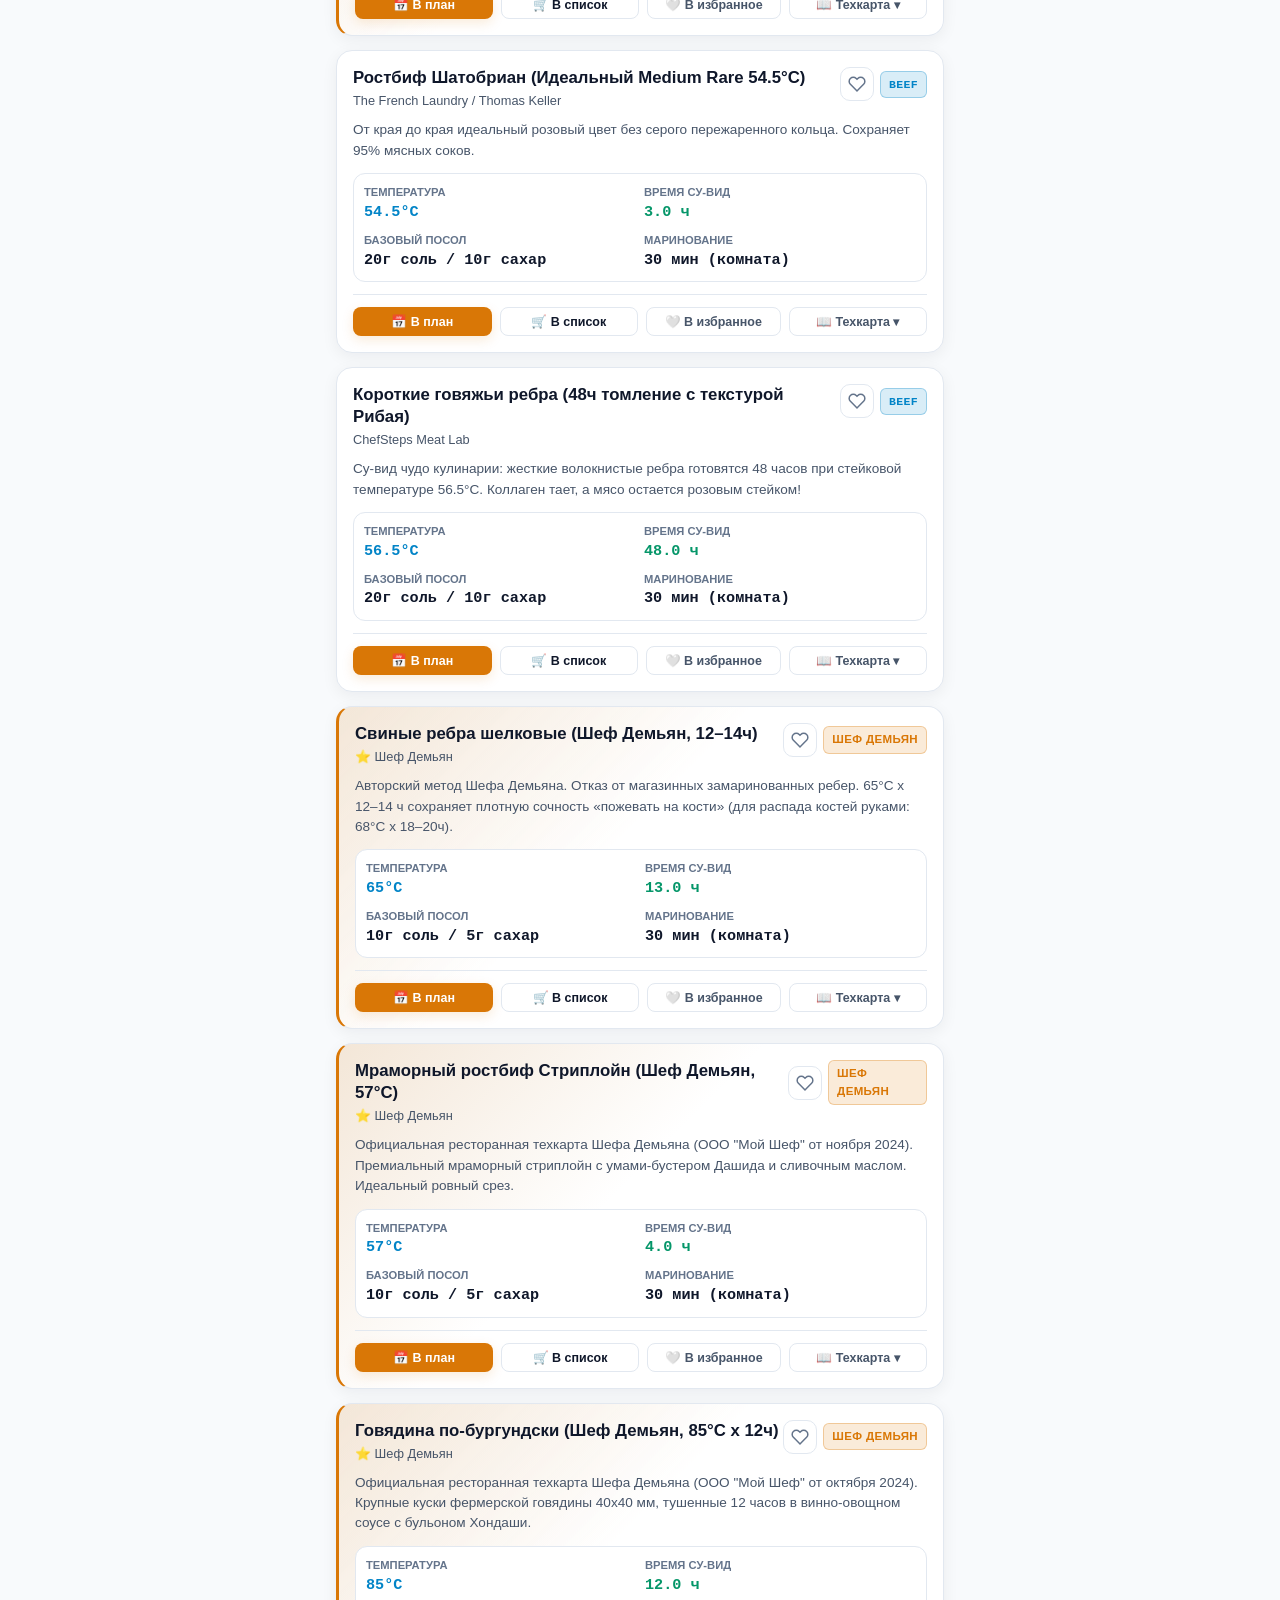
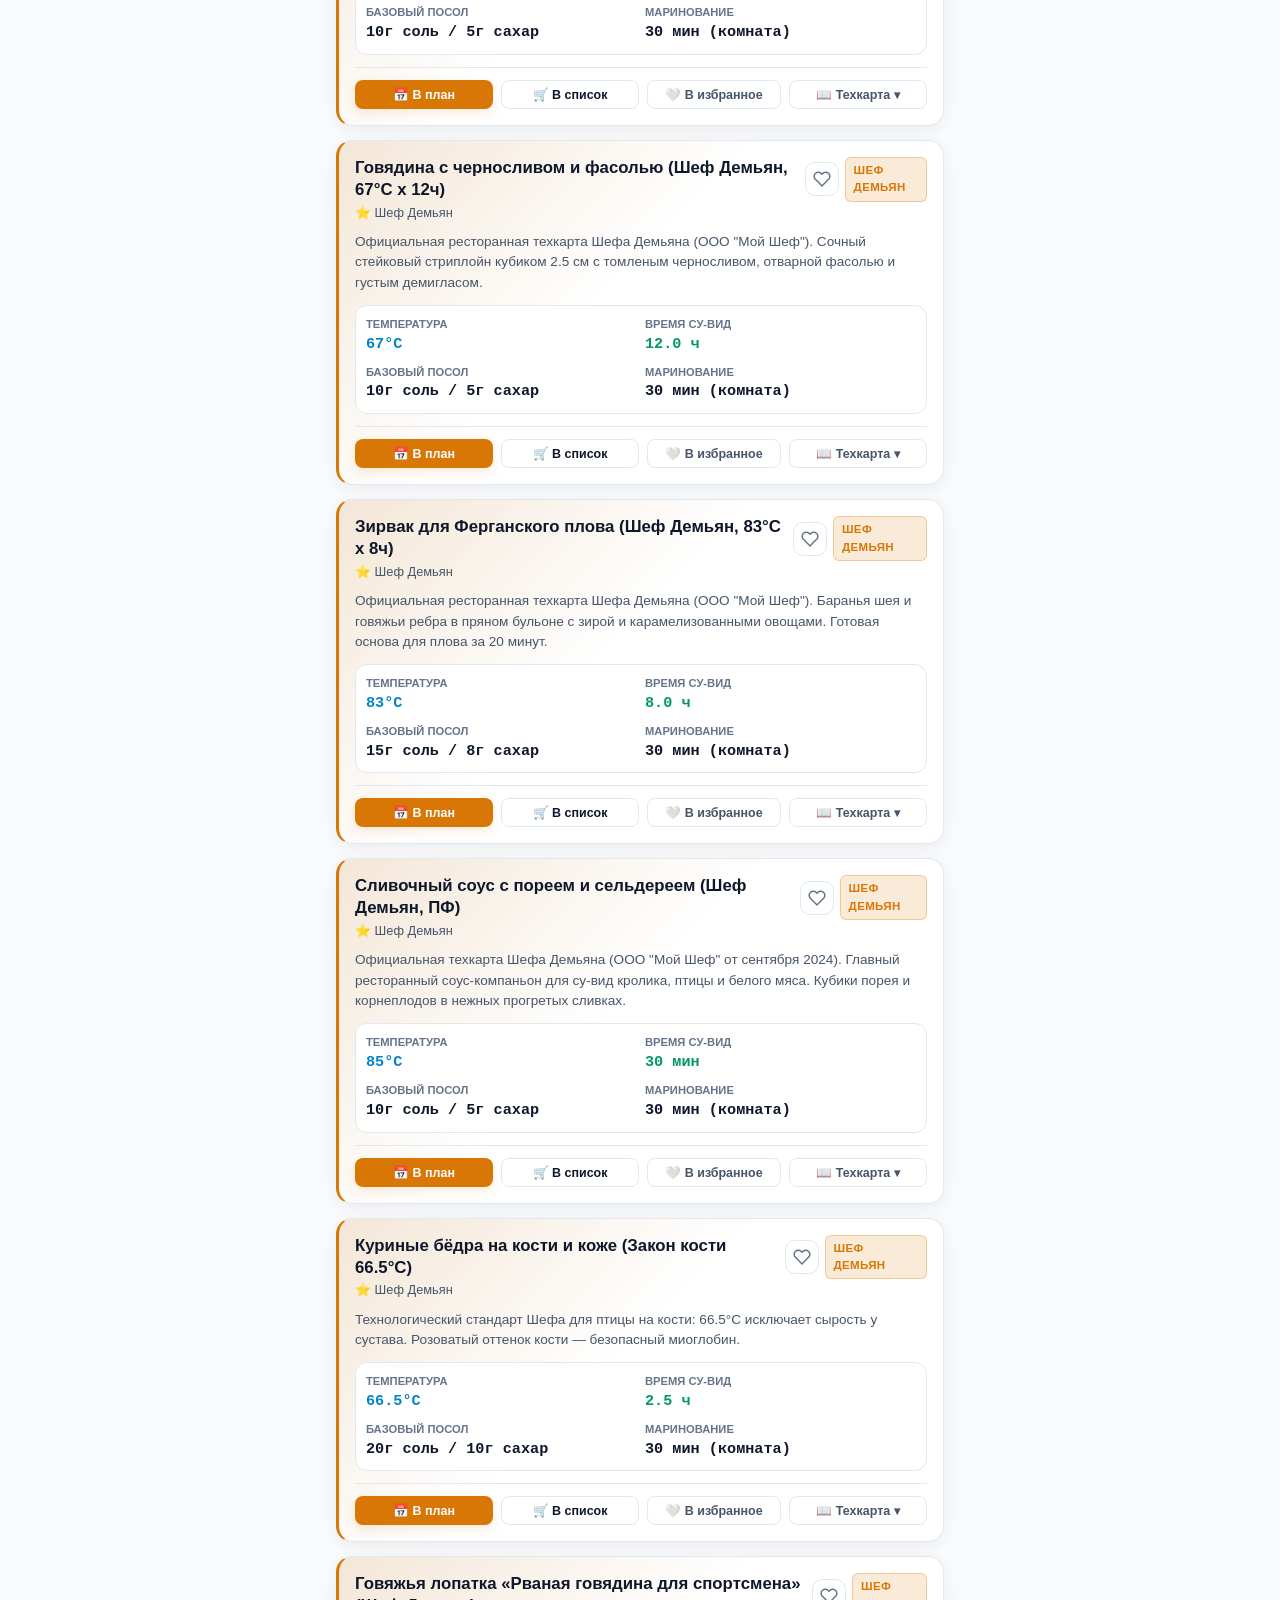
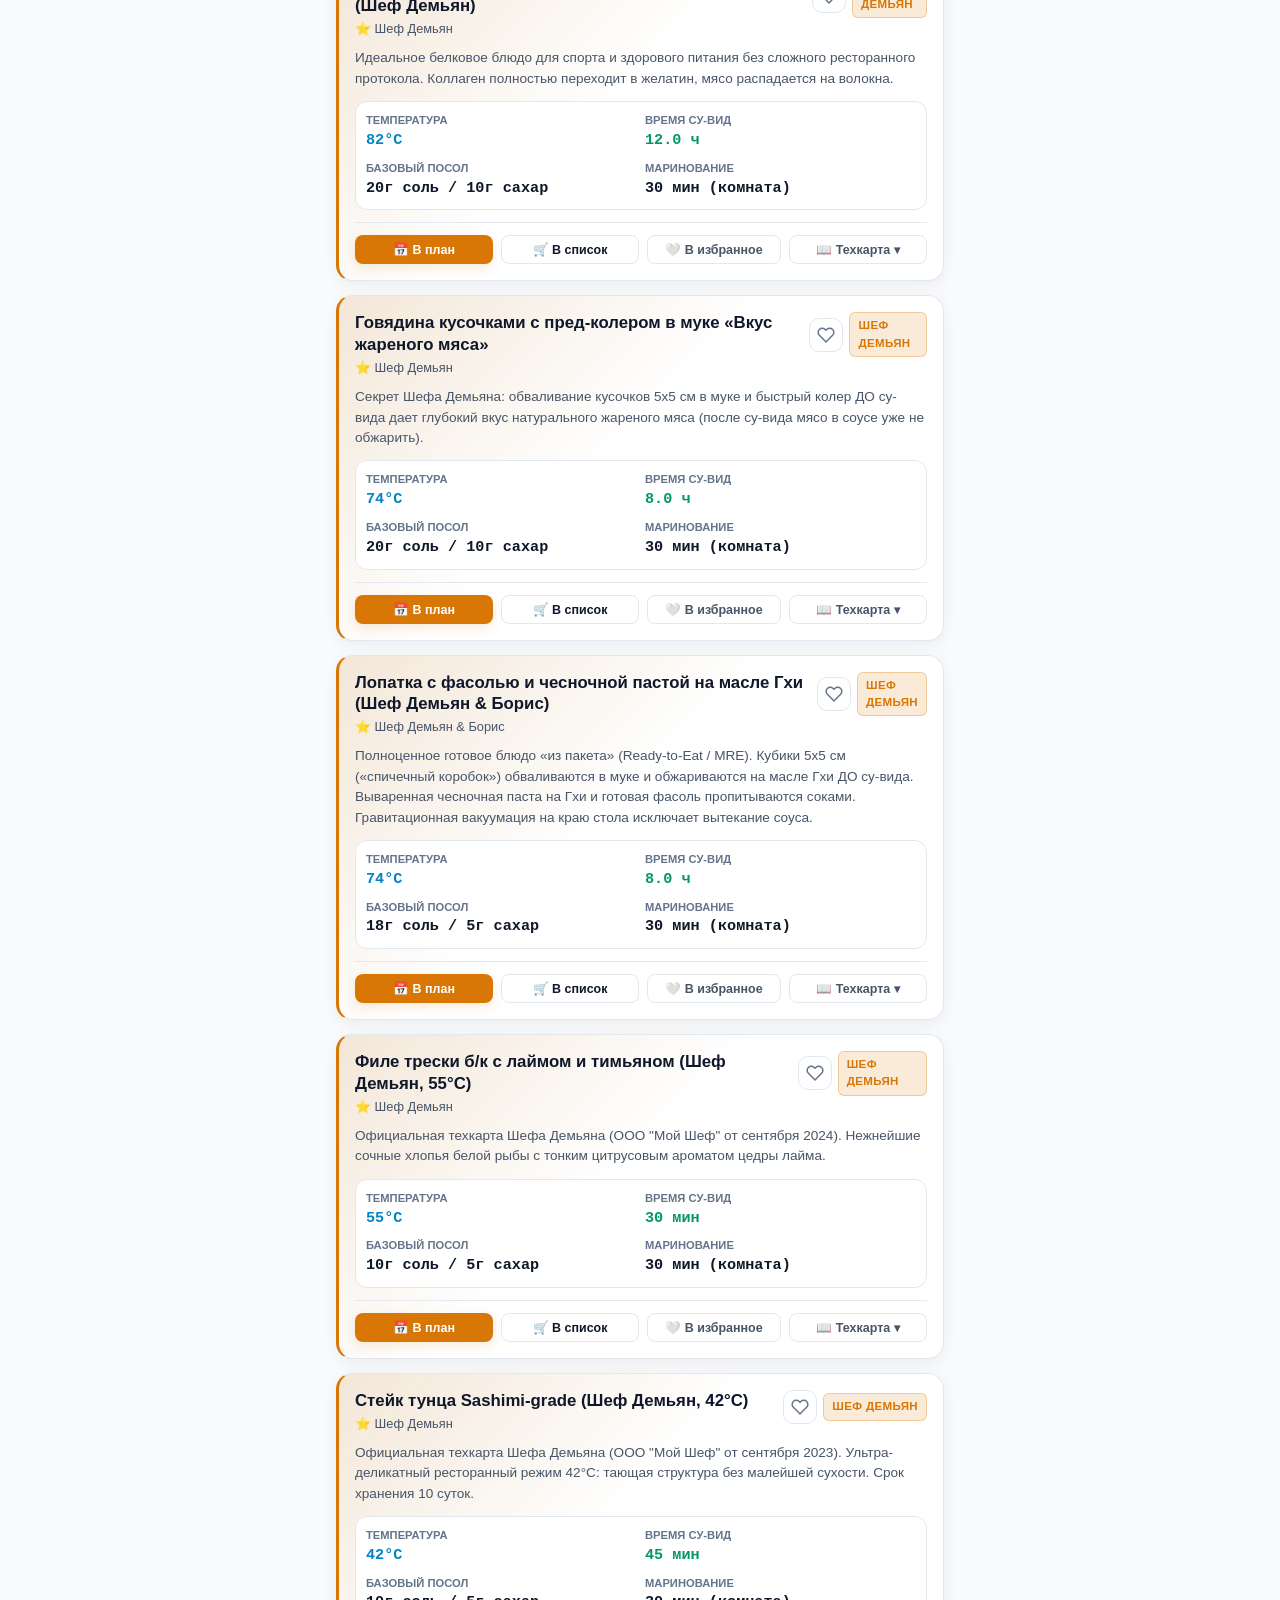
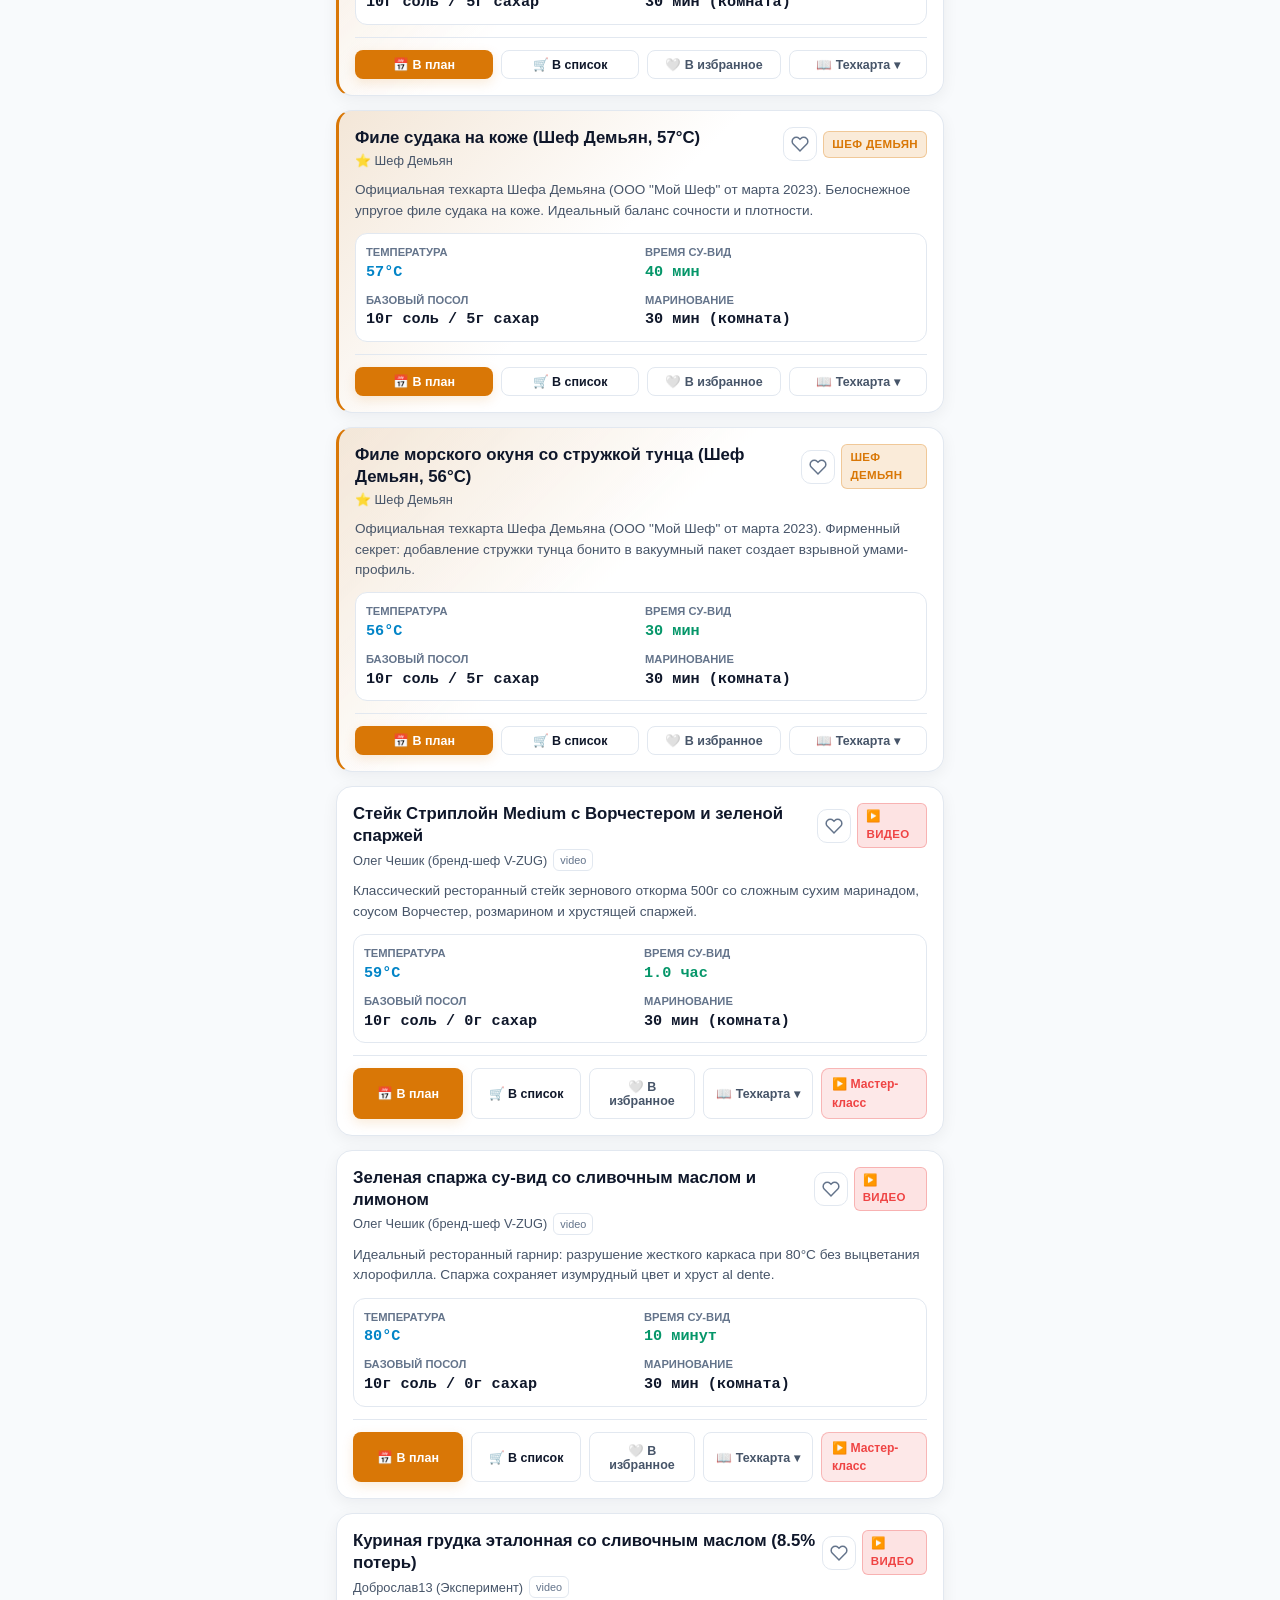
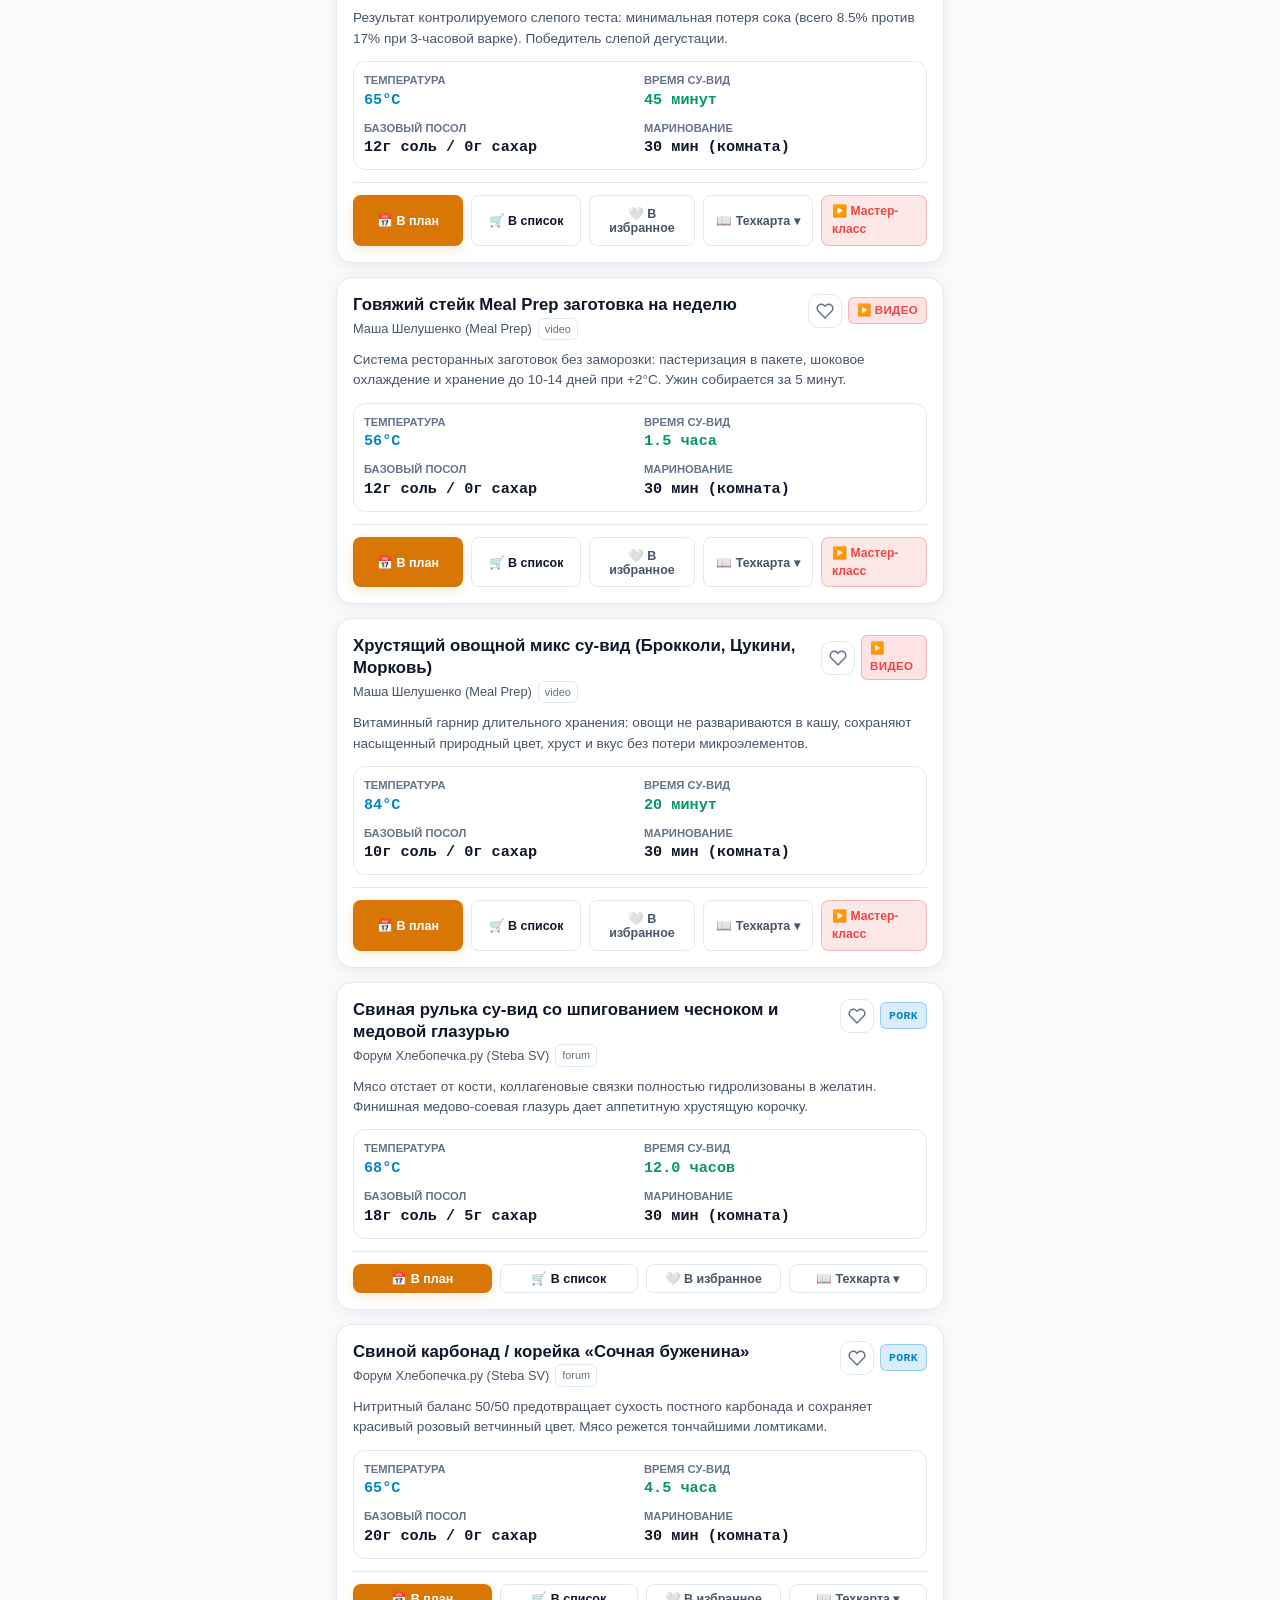
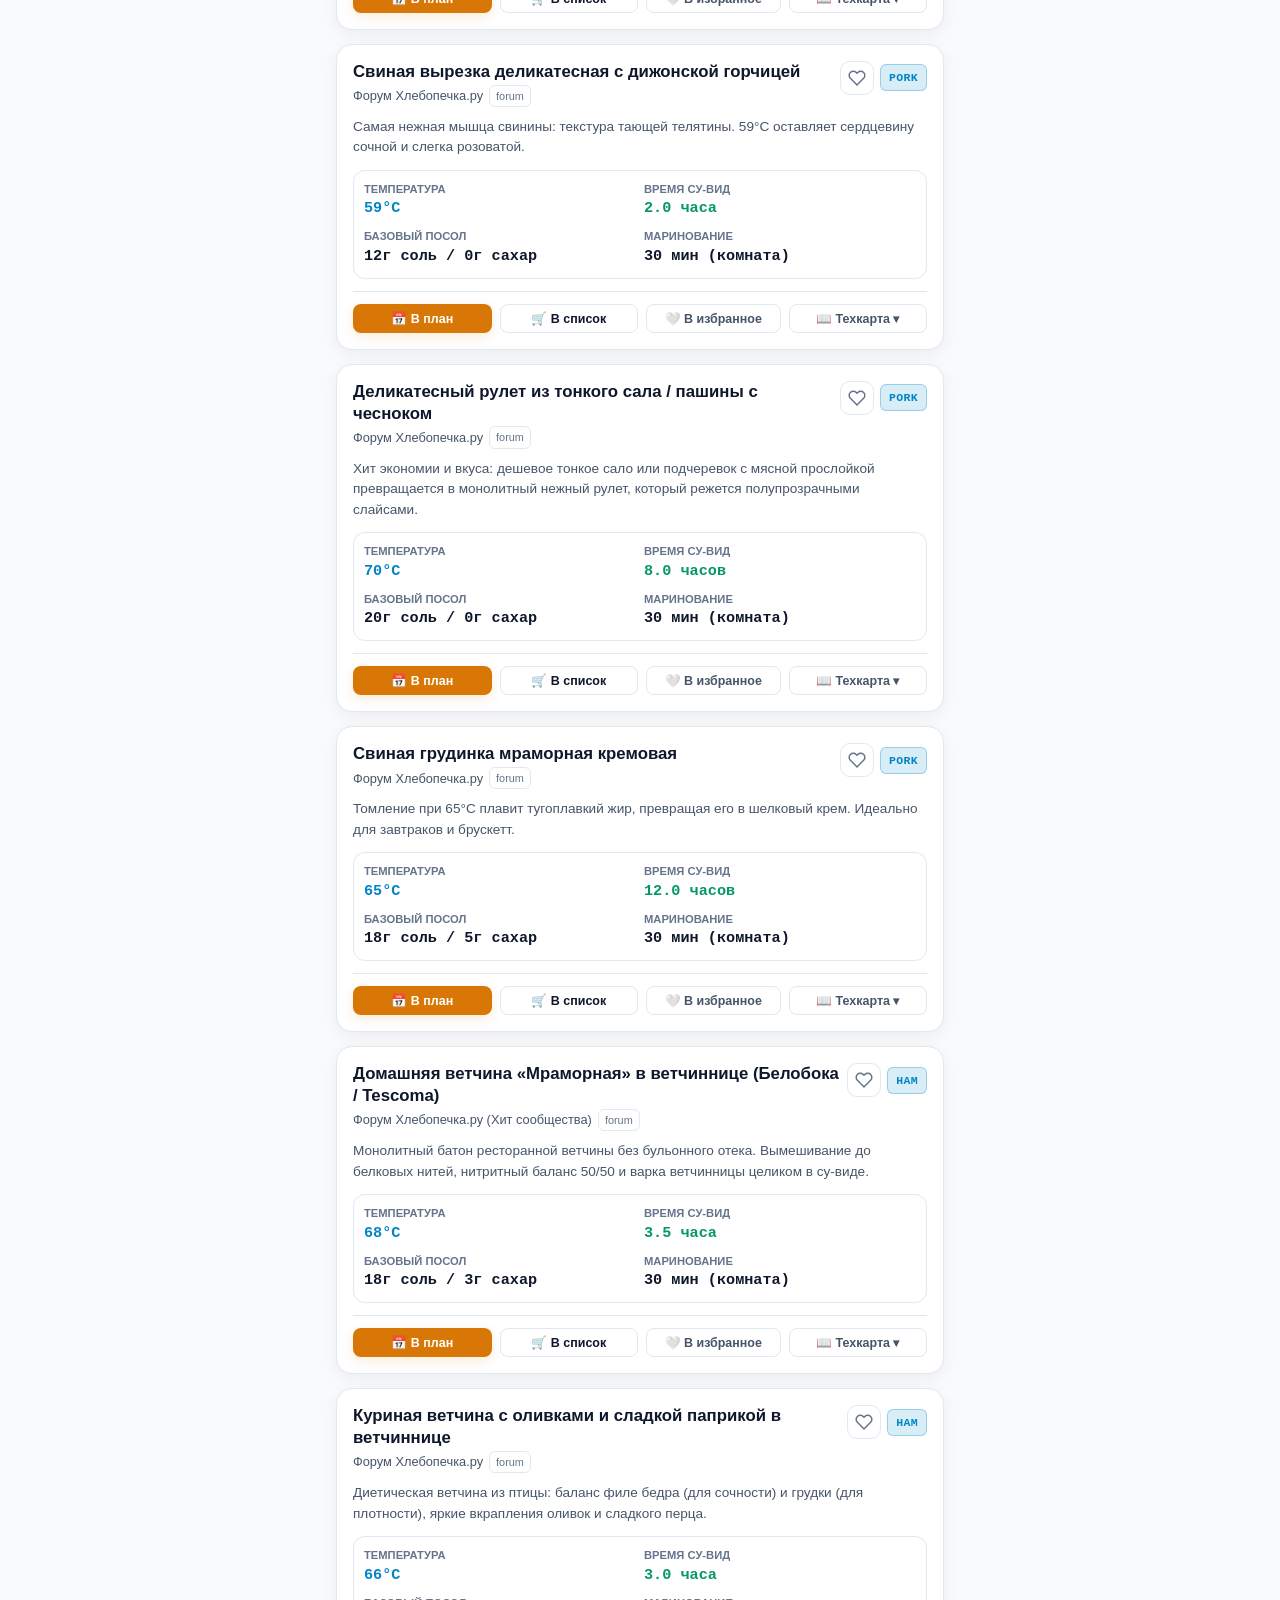
==== commit 7b6be9a9: "feat(v3.11): single sous-vide cascade planner, haute desserts, breakfast lab and categorized shoppin" ====
--- a/index.html
+++ b/index.html
@@ -9,7 +9,7 @@
   <meta name="apple-mobile-web-app-status-bar-style" content="black-translucent">
   <title>Sous-Vide Chef Lab</title>
   <link rel="manifest" href="manifest.json">
-  <link rel="stylesheet" href="style.css?v=3.10">
+  <link rel="stylesheet" href="style.css?v=3.11">
   <script>
     (function() {
       try {
@@ -36,12 +36,12 @@
             <line x1="3" y1="6" x2="21" y2="6"></line>
             <line x1="3" y1="18" x2="21" y2="18"></line>
           </svg>
-          <span class="menu-badge-count" id="header-recipe-count">84</span>
+          <span class="menu-badge-count" id="header-recipe-count">93</span>
         </button>
         <div>
           <div style="display: flex; align-items: center; gap: 6px;">
             <h1 class="brand-title">Sous-Vide Lab</h1>
-            <span class="app-version-badge" id="app-version-badge" onclick="showAppVersionInfo()" title="Версия приложения — нажмите для проверки">v3.10</span>
+            <span class="app-version-badge" id="app-version-badge" onclick="showAppVersionInfo()" title="Версия приложения — нажмите для проверки">v3.11</span>
           </div>
           <div class="brand-subtitle">Chef Guide & Timer</div>
         </div>
@@ -71,9 +71,11 @@
       <div class="chip-row category-hubs">
         <button class="chip active" data-category="all">🍽 Все блюда</button>
         <button class="chip" data-category="fav">❤️ Избранное <span id="fav-count-badge"></span></button>
+        <button class="chip" data-category="breakfast_hub">🍳 Завтраки</button>
         <button class="chip" data-category="meat_hub">🥩 Мясо и Птица</button>
         <button class="chip" data-category="fish">🐟 Рыба и Море</button>
         <button class="chip" data-category="sides_hub">🥦 Гарниры и Супы</button>
+        <button class="chip" data-category="desserts_hub">🍰 Десерты</button>
         <button class="chip" data-category="delicacy_hub">🫙 Деликатесы</button>
         <button class="chip" data-category="collections_hub">⭐️ Коллекции</button>
       </div>
@@ -201,50 +203,105 @@
       </div>
     </main>
 
-    <!-- VIEW 3: TIMERS -->
-    <main id="view-timer" class="view-panel">
-      <div id="active-timers-list">
-        <!-- Injected by app.js -->
-      </div>
-
-      <div style="margin-top: 20px;">
-        <h3 style="font-size: 0.95rem; font-weight: 700; color: var(--text-primary); margin-bottom: 10px;">Быстрые кулинарные пресеты</h3>
+    <!-- VIEW 3: SINGLE SOUS-VIDE CASCADE PLANNER -->
+    <main id="view-planner" class="view-panel">
+      <!-- Active Process Hero / Active Step Timer -->
+      <div id="planner-active-hero">
+        <!-- Injected dynamically by app.js -->
+      </div>
+
+      <!-- Cascade Golden Rules Card -->
+      <div class="card card-chef" style="margin-bottom: 16px; border-left: 3px solid var(--accent-amber);">
+        <div style="display: flex; justify-content: space-between; align-items: flex-start; gap: 8px;">
+          <div>
+            <h3 style="font-size: 1.05rem; font-weight: 700; color: var(--accent-amber); margin-bottom: 4px;">
+              ⏱ Планировщик одного су-вида (Каскад)
+            </h3>
+            <p style="font-size: 0.8rem; color: var(--text-secondary); line-height: 1.4;">
+              У вас один су-вид? Готовьте комплексный обед или заготовки конвейером по физике су-вида:
+            </p>
+          </div>
+          <span class="badge" style="background: rgba(245,158,11,0.15); color: var(--accent-amber); font-weight: 700; font-size: 0.75rem; padding: 4px 8px; white-space: nowrap;">
+            1 Аппарат
+          </span>
+        </div>
+        <div class="cascade-pills-row" style="margin-top: 10px; display: flex; gap: 6px; flex-wrap: wrap;">
+          <span class="cascade-rule-pill">🔻 1. От высоких к низким (85°C ➔ 55°C)</span>
+          <span class="cascade-rule-pill">🧊 2. Сброс температуры льдом/водой (1 мин)</span>
+          <span class="cascade-rule-pill">♨️ 3. Holding (гарнир не переварится в ванне)</span>
+        </div>
+      </div>
+
+      <!-- Presets Selector -->
+      <div style="margin-bottom: 16px;">
+        <div style="display: flex; justify-content: space-between; align-items: center; margin-bottom: 8px;">
+          <span style="font-size: 0.85rem; font-weight: 700; color: var(--text-primary); text-transform: uppercase; letter-spacing: 0.05em;">
+            ⭐️ Готовые каскады в 1 су-виде
+          </span>
+        </div>
+        <div class="planner-presets-row">
+          <div class="planner-preset-card" onclick="loadPlannerPreset('chef_dinner')">
+            <div class="preset-badge">Ужин</div>
+            <div class="planner-preset-title">🍽 Шеф-Ужин: Стейк + Спаржа + Десерт</div>
+            <div class="planner-preset-desc">85°C пирог Kerr ➔ 85°C спаржа ➔ Сброс льдом ➔ 56°C стейк (овощи в Holding)</div>
+          </div>
+          <div class="planner-preset-card" onclick="loadPlannerPreset('sunday_brunch')">
+            <div class="preset-badge">Завтрак</div>
+            <div class="planner-preset-title">🍳 Воскресный бранч: Омлет + Onsen Egg</div>
+            <div class="planner-preset-desc">75°C омлет-ролл ➔ Сброс воды ➔ 64°C яйца Onsen Tamago (45 мин)</div>
+          </div>
+          <div class="planner-preset-card" onclick="loadPlannerPreset('meal_prep')">
+            <div class="preset-badge">Заготовки</div>
+            <div class="planner-preset-title">📦 Meal Prep: Конвейер на неделю</div>
+            <div class="planner-preset-desc">85°C овощи ➔ 74°C бедра ➔ 61°C филе ➔ шоковое охлаждение</div>
+          </div>
+        </div>
+      </div>
+
+      <!-- Queue Section -->
+      <div style="display: flex; justify-content: space-between; align-items: center; margin-bottom: 10px;">
+        <h3 style="font-size: 0.95rem; font-weight: 700; color: var(--text-primary);">
+          📋 Очередь ванны (<span id="planner-queue-count">0</span>)
+        </h3>
+        <div style="display: flex; gap: 6px;">
+          <button class="btn btn-secondary btn-sm" onclick="optimizePlannerCascade()" title="Авто-сортировка: от горячего к холодному">
+            ⚡️ Оптимизировать
+          </button>
+          <button class="btn btn-primary btn-sm" onclick="openAddStepModal()" title="Добавить этап">
+            + Шаг
+          </button>
+          <button class="btn btn-secondary btn-sm" onclick="clearPlannerQueue()" title="Очистить очередь">
+            🧹
+          </button>
+        </div>
+      </div>
+
+      <!-- Dynamic Queue Container -->
+      <div id="planner-queue-container">
+        <!-- Injected dynamically by app.js -->
+      </div>
+
+      <!-- Quick Solo Timers & Stages -->
+      <div style="margin-top: 24px;">
+        <h4 style="font-size: 0.85rem; font-weight: 700; color: var(--text-muted); text-transform: uppercase; margin-bottom: 10px;">
+          ⏱ Быстрые технологические таймеры
+        </h4>
         <div class="timer-presets-grid">
           <div class="preset-card" onclick="startCureTimer30Min()">
-            <div class="preset-name">Сухой посол (Пресол)</div>
+            <div class="preset-name">🧂 Сухой посол (Пресол)</div>
             <div class="preset-time">30 минут</div>
           </div>
-          <div class="preset-card" onclick="startCustomTimer('Куриная грудка (Шеф)', 90, 61)">
-            <div class="preset-name">Куриная грудка (61°C)</div>
-            <div class="preset-time">1.5 часа</div>
-          </div>
-          <div class="preset-card" onclick="startCustomTimer('Куриные бёдра на кости (Шеф)', 150, 66.5)">
-            <div class="preset-name">Бёдра на кости (66.5°C)</div>
-            <div class="preset-time">2.5 часа</div>
-          </div>
-          <div class="preset-card" onclick="startCustomTimer('Треска / Окунь (Шеф)', 30, 55)">
-            <div class="preset-name">Треска / Окунь (55°C)</div>
-            <div class="preset-time">30 минут</div>
-          </div>
-          <div class="preset-card" onclick="startCustomTimer('Стейк тунца Sashimi (Шеф)', 45, 42)">
-            <div class="preset-name">Тунец стейк (42°C)</div>
-            <div class="preset-time">45 минут</div>
-          </div>
-          <div class="preset-card" onclick="startCustomTimer('Pepper Стейк (Medium)', 240, 57)">
-            <div class="preset-name">Стейк (57°C)</div>
-            <div class="preset-time">4.0 часа</div>
-          </div>
-          <div class="preset-card" onclick="startCustomTimer('Рваная говядина для спорта', 720, 82)">
-            <div class="preset-name">Рваная говядина (82°C)</div>
-            <div class="preset-time">12.0 часов</div>
-          </div>
           <div class="preset-card" onclick="startShockChillTimer15Min()">
-            <div class="preset-name">Шоковое охлаждение</div>
+            <div class="preset-name">🧊 Шоковое охлаждение (Лед)</div>
             <div class="preset-time">15 минут</div>
           </div>
           <div class="preset-card" onclick="startSearTimer45Sec()">
-            <div class="preset-name">Финишная обжарка</div>
+            <div class="preset-name">🔥 Финишный колер (Сковорода)</div>
             <div class="preset-time">45 секунд</div>
+          </div>
+          <div class="preset-card" onclick="openCustomTimerPrompt()">
+            <div class="preset-name">⏱ Произвольный таймер</div>
+            <div class="preset-time">Задать минуты</div>
           </div>
         </div>
       </div>
@@ -267,8 +324,16 @@
       <div class="shop-add-form">
         <input type="text" id="input-custom-item" class="input-field" placeholder="Название товара..." style="margin-bottom: 0;">
         <select id="select-custom-category" class="shop-cat-select" style="margin-bottom: 0;">
-          <option value="recipe">🥩 Рецепт</option>
-          <option value="spice">🌿 Специи</option>
+          <option value="spice">🌿 Специи и соусы</option>
+          <option value="desserts">🍰 Десерты и выпечка</option>
+          <option value="breakfast">🍳 Завтраки и сыры</option>
+          <option value="beef">🥩 Говядина</option>
+          <option value="pork">🥓 Свинина</option>
+          <option value="poultry">🍗 Птица</option>
+          <option value="fish">🐟 Рыба и море</option>
+          <option value="vegetables">🥦 Овощи и гарниры</option>
+          <option value="delicacy">🫙 Деликатесы и банки</option>
+          <option value="recipe">📝 Общие ингредиенты</option>
         </select>
         <button id="btn-add-custom-item" class="btn btn-primary shop-add-btn">+</button>
       </div>
@@ -277,11 +342,32 @@
         <button class="shop-chip active" data-shop-filter="all">
           Все <span class="shop-chip-count" id="shop-count-all">0</span>
         </button>
+        <button class="shop-chip" data-shop-filter="desserts">
+          🍰 Десерты <span class="shop-chip-count" id="shop-count-desserts">0</span>
+        </button>
+        <button class="shop-chip" data-shop-filter="breakfast">
+          🍳 Завтраки <span class="shop-chip-count" id="shop-count-breakfast">0</span>
+        </button>
+        <button class="shop-chip" data-shop-filter="beef">
+          🥩 Говядина <span class="shop-chip-count" id="shop-count-beef">0</span>
+        </button>
+        <button class="shop-chip" data-shop-filter="pork">
+          🥓 Свинина <span class="shop-chip-count" id="shop-count-pork">0</span>
+        </button>
+        <button class="shop-chip" data-shop-filter="poultry">
+          🍗 Птица <span class="shop-chip-count" id="shop-count-poultry">0</span>
+        </button>
+        <button class="shop-chip" data-shop-filter="fish">
+          🐟 Рыба <span class="shop-chip-count" id="shop-count-fish">0</span>
+        </button>
+        <button class="shop-chip" data-shop-filter="vegetables">
+          🥦 Овощи <span class="shop-chip-count" id="shop-count-vegetables">0</span>
+        </button>
+        <button class="shop-chip" data-shop-filter="delicacy">
+          🫙 Деликатесы <span class="shop-chip-count" id="shop-count-delicacy">0</span>
+        </button>
         <button class="shop-chip" data-shop-filter="spice">
-          🌿 Специи (База) <span class="shop-chip-count" id="shop-count-spice">0</span>
-        </button>
-        <button class="shop-chip" data-shop-filter="recipe">
-          🥩 Из рецептов <span class="shop-chip-count" id="shop-count-recipe">0</span>
+          🌿 Специи <span class="shop-chip-count" id="shop-count-spice">0</span>
         </button>
       </div>
 
@@ -1388,10 +1474,10 @@
       <svg viewBox="0 0 24 24" fill="none"><rect x="4" y="2" width="16" height="20" rx="2"></rect><line x1="8" y1="6" x2="16" y2="6"></line><line x1="16" y1="14" x2="16" y2="18"></line><path d="M8 10h.01"></path><path d="M12 10h.01"></path><path d="M16 10h.01"></path><path d="M8 14h.01"></path><path d="M12 14h.01"></path><path d="M8 18h.01"></path><path d="M12 18h.01"></path></svg>
       <span>Посол</span>
     </button>
-    <button class="nav-item" data-tab="timer">
-      <svg viewBox="0 0 24 24" fill="none"><circle cx="12" cy="12" r="10"></circle><polyline points="12 6 12 12 16 14"></polyline></svg>
-      <span>Таймер</span>
-      <span class="badge-dot" id="timer-count-badge" style="display: none;"></span>
+    <button class="nav-item" data-tab="planner">
+      <svg viewBox="0 0 24 24" fill="none" stroke="currentColor" stroke-width="2"><rect x="3" y="4" width="18" height="18" rx="2" ry="2"></rect><line x1="16" y1="2" x2="16" y2="6"></line><line x1="8" y1="2" x2="8" y2="6"></line><line x1="3" y1="10" x2="21" y2="10"></line></svg>
+      <span>План</span>
+      <span class="badge-dot" id="planner-count-badge" style="display: none;"></span>
     </button>
     <button class="nav-item" data-tab="shopping">
       <svg viewBox="0 0 24 24" fill="none"><circle cx="9" cy="21" r="1"></circle><circle cx="20" cy="21" r="1"></circle><path d="M1 1h4l2.68 13.39a2 2 0 0 0 2 1.61h9.72a2 2 0 0 0 2-1.61L23 6H6"></path></svg>
@@ -1403,6 +1489,38 @@
       <span>Шеф-Гид</span>
     </button>
   </nav>
+
+  <!-- Add Custom Planner Step Modal -->
+  <div class="modal-backdrop" id="add-step-modal">
+    <div class="modal-sheet">
+      <div class="modal-header">
+        <h3 class="modal-title">Добавить этап в план су-вида</h3>
+        <button class="btn-icon" onclick="closeAddStepModal()">&times;</button>
+      </div>
+      <div>
+        <label class="form-label">Название блюда / заготовки</label>
+        <input type="text" id="step-input-title" class="input-field" placeholder="Например: Спаржа со сливочным маслом">
+
+        <div style="display: grid; grid-template-columns: 1fr 1fr; gap: 10px;">
+          <div>
+            <label class="form-label">Температура (°C)</label>
+            <input type="number" id="step-input-temp" class="input-field" value="85" step="0.5" min="30" max="95">
+          </div>
+          <div>
+            <label class="form-label">Время (в минутах)</label>
+            <input type="number" id="step-input-time" class="input-field" value="25" step="5" min="1">
+          </div>
+        </div>
+
+        <label class="form-label">Технологическая подсказка (Holding / Охлаждение / Финиш)</label>
+        <input type="text" id="step-input-note" class="input-field" placeholder="Например: Оставить в ванне на подогреве со стейком">
+
+        <button class="btn btn-primary" style="width: 100%; margin-top: 14px; padding: 12px;" onclick="submitAddStepForm()">
+          ➕ Добавить в каскад
+        </button>
+      </div>
+    </div>
+  </div>
 
   <!-- Add Custom Recipe Modal -->
   <div class="modal-backdrop" id="add-recipe-modal">
@@ -1466,7 +1584,7 @@
         <div>
           <div style="display: flex; align-items: center; gap: 6px;">
             <h2 class="drawer-title">Навигатор рецептов</h2>
-            <span class="app-version-badge" style="font-size: 0.68rem; padding: 1px 6px;" onclick="showAppVersionInfo()">v3.10</span>
+            <span class="app-version-badge" style="font-size: 0.68rem; padding: 1px 6px;" onclick="showAppVersionInfo()">v3.11</span>
           </div>
           <div class="drawer-subtitle" id="drawer-total-count">Все рецепты и категории</div>
         </div>
@@ -1487,7 +1605,7 @@
           + Добавить новый рецепт
         </button>
         <button class="btn btn-secondary btn-sm" style="width: 100%; font-size: 0.76rem; display: flex; align-items: center; justify-content: center; gap: 6px;" onclick="forceAppUpdate()" title="Очистить локальный кэш браузера и перезагрузить свежую версию">
-          🔄 Проверить и форсировать обновление (v3.10)
+          🔄 Проверить и форсировать обновление (v3.11)
         </button>
       </div>
     </div>
@@ -1648,6 +1766,6 @@
     </div>
   </div>
 
-  <script src="app.js?v=3.10"></script>
+  <script src="app.js?v=3.11"></script>
 </body>
 </html>
--- a/style.css
+++ b/style.css
@@ -851,6 +851,280 @@
   margin-top: 4px;
 }
 
+/* Single Sous-Vide Cascade Planner View */
+.planner-hero {
+  background: var(--timer-gradient);
+  border: 1px solid var(--border-subtle);
+  border-radius: 20px;
+  padding: 22px 18px;
+  text-align: center;
+  margin-bottom: 16px;
+  box-shadow: var(--shadow-card);
+  transition: border-color 0.3s ease, box-shadow 0.3s ease;
+}
+.planner-hero-idle {
+  background: var(--bg-card);
+}
+.planner-hero-running {
+  border-color: rgba(245, 158, 11, 0.4);
+  box-shadow: 0 0 24px rgba(245, 158, 11, 0.15);
+}
+.planner-hero-done {
+  border-color: rgba(16, 185, 129, 0.5);
+  box-shadow: 0 0 24px rgba(16, 185, 129, 0.2);
+}
+.planner-hero-status {
+  font-size: 0.82rem;
+  font-weight: 700;
+  color: var(--accent-amber);
+  text-transform: uppercase;
+  letter-spacing: 0.08em;
+  display: flex;
+  align-items: center;
+  justify-content: center;
+}
+.planner-hero-done .planner-hero-status {
+  color: var(--accent-emerald);
+}
+.planner-hero-title {
+  font-size: 1.05rem;
+  font-weight: 700;
+  color: var(--text-primary);
+  margin-top: 6px;
+}
+.planner-hero-timer {
+  font-size: 3.2rem;
+  font-weight: 800;
+  font-family: var(--font-mono);
+  color: var(--timer-text);
+  letter-spacing: 0.05em;
+  margin: 8px 0 12px;
+}
+.planner-hero-done .planner-hero-timer {
+  color: var(--accent-emerald);
+  text-shadow: 0 0 20px rgba(16, 185, 129, 0.3);
+}
+.planner-hero-hint {
+  font-size: 0.82rem;
+  color: var(--text-muted);
+  max-width: 380px;
+  margin: 0 auto;
+  line-height: 1.4;
+}
+.planner-progress-bar {
+  width: 100%;
+  height: 6px;
+  background: var(--bg-surface);
+  border-radius: 999px;
+  overflow: hidden;
+  margin: 8px 0 14px;
+}
+.planner-progress-fill {
+  height: 100%;
+  background: linear-gradient(90deg, var(--accent-amber), var(--accent-emerald));
+  border-radius: 999px;
+  transition: width 1s linear;
+}
+.planner-hero-actions {
+  display: flex;
+  justify-content: center;
+  gap: 10px;
+}
+
+/* Cascade Golden Rules Pills */
+.cascade-rule-pill {
+  font-size: 0.74rem;
+  font-weight: 600;
+  padding: 4px 10px;
+  border-radius: 999px;
+  background: var(--bg-surface);
+  border: 1px solid var(--border-subtle);
+  color: var(--text-secondary);
+}
+
+/* Presets Row */
+.planner-presets-row {
+  display: grid;
+  grid-template-columns: repeat(auto-fit, minmax(240px, 1fr));
+  gap: 10px;
+  margin-bottom: 16px;
+}
+.planner-preset-card {
+  background: var(--bg-surface);
+  border: 1px solid var(--border-subtle);
+  border-radius: 14px;
+  padding: 12px 14px;
+  cursor: pointer;
+  transition: all 0.2s ease;
+  box-shadow: var(--shadow-card);
+  position: relative;
+}
+.planner-preset-card:hover, .planner-preset-card:active {
+  border-color: var(--accent-amber);
+  background: var(--bg-card-hover);
+  transform: translateY(-1px);
+}
+.preset-badge {
+  display: inline-block;
+  font-size: 0.68rem;
+  font-weight: 700;
+  text-transform: uppercase;
+  color: var(--accent-amber);
+  background: rgba(245, 158, 11, 0.12);
+  padding: 2px 6px;
+  border-radius: 6px;
+  margin-bottom: 4px;
+}
+.planner-preset-title {
+  font-size: 0.88rem;
+  font-weight: 700;
+  color: var(--text-primary);
+  margin-bottom: 4px;
+}
+.planner-preset-desc {
+  font-size: 0.74rem;
+  color: var(--text-secondary);
+  line-height: 1.35;
+}
+
+/* Step Card */
+.planner-step-card {
+  background: var(--bg-card);
+  border: 1px solid var(--border-subtle);
+  border-radius: 14px;
+  padding: 12px 14px;
+  margin-bottom: 8px;
+  box-shadow: var(--shadow-card);
+  transition: all 0.2s ease;
+}
+.planner-step-card.running {
+  border-color: var(--accent-amber);
+  background: linear-gradient(135deg, rgba(245, 158, 11, 0.08), var(--bg-card) 60%);
+}
+.planner-step-card.completed {
+  opacity: 0.7;
+  border-color: rgba(16, 185, 129, 0.3);
+}
+.planner-step-header {
+  display: flex;
+  align-items: flex-start;
+  gap: 10px;
+}
+.planner-step-num-badge {
+  width: 26px;
+  height: 26px;
+  border-radius: 50%;
+  background: var(--bg-surface);
+  border: 1px solid var(--border-subtle);
+  display: flex;
+  align-items: center;
+  justify-content: center;
+  font-weight: 800;
+  font-size: 0.82rem;
+  color: var(--accent-amber);
+  flex-shrink: 0;
+}
+.planner-step-title {
+  font-size: 0.92rem;
+  font-weight: 700;
+  color: var(--text-primary);
+  line-height: 1.3;
+}
+.planner-step-meta {
+  display: flex;
+  align-items: center;
+  gap: 6px;
+  margin-top: 5px;
+  flex-wrap: wrap;
+}
+.planner-step-note {
+  font-size: 0.74rem;
+  color: var(--text-secondary);
+  margin-top: 5px;
+  line-height: 1.35;
+}
+.planner-step-controls {
+  display: flex;
+  align-items: center;
+  gap: 4px;
+  flex-shrink: 0;
+}
+.btn-step-move {
+  background: var(--bg-surface);
+  border: 1px solid var(--border-subtle);
+  color: var(--text-secondary);
+  width: 26px;
+  height: 26px;
+  border-radius: 6px;
+  font-size: 0.7rem;
+  display: flex;
+  align-items: center;
+  justify-content: center;
+  cursor: pointer;
+}
+.btn-step-del {
+  background: transparent;
+  border: none;
+  color: var(--text-muted);
+  font-size: 1.1rem;
+  cursor: pointer;
+  padding: 0 4px;
+}
+.btn-step-del:hover {
+  color: var(--accent-ruby);
+}
+
+/* Cascade Transition Indicator */
+.cascade-transition {
+  margin: 10px 0 10px 18px;
+  padding: 10px 12px;
+  border-left: 3px solid var(--accent-sky);
+  background: linear-gradient(135deg, rgba(56, 189, 248, 0.08), transparent 70%);
+  border-radius: 0 10px 10px 0;
+  font-size: 0.76rem;
+}
+.cascade-transition-header {
+  display: flex;
+  align-items: center;
+  justify-content: space-between;
+  margin-bottom: 4px;
+}
+.cascade-transition-tag {
+  font-weight: 700;
+  color: var(--accent-sky);
+  letter-spacing: 0.04em;
+}
+.cascade-transition-time {
+  font-family: var(--font-mono);
+  font-size: 0.72rem;
+  color: var(--text-muted);
+}
+.cascade-transition-desc {
+  color: var(--text-secondary);
+  line-height: 1.4;
+}
+.cascade-same-temp {
+  border-left-color: var(--accent-emerald);
+  background: rgba(16, 185, 129, 0.06);
+  color: var(--text-secondary);
+}
+.cascade-temp-up {
+  border-left-color: var(--accent-ruby);
+  background: rgba(239, 68, 68, 0.08);
+}
+.cascade-temp-up .cascade-transition-tag {
+  color: var(--accent-ruby);
+}
+
+.empty-planner-box {
+  text-align: center;
+  padding: 30px 16px;
+  background: var(--bg-card);
+  border: 1px dashed var(--border-subtle);
+  border-radius: 16px;
+  margin-bottom: 16px;
+}
+
 /* Shopping List View */
 .shop-section-title {
   font-size: 0.85rem;
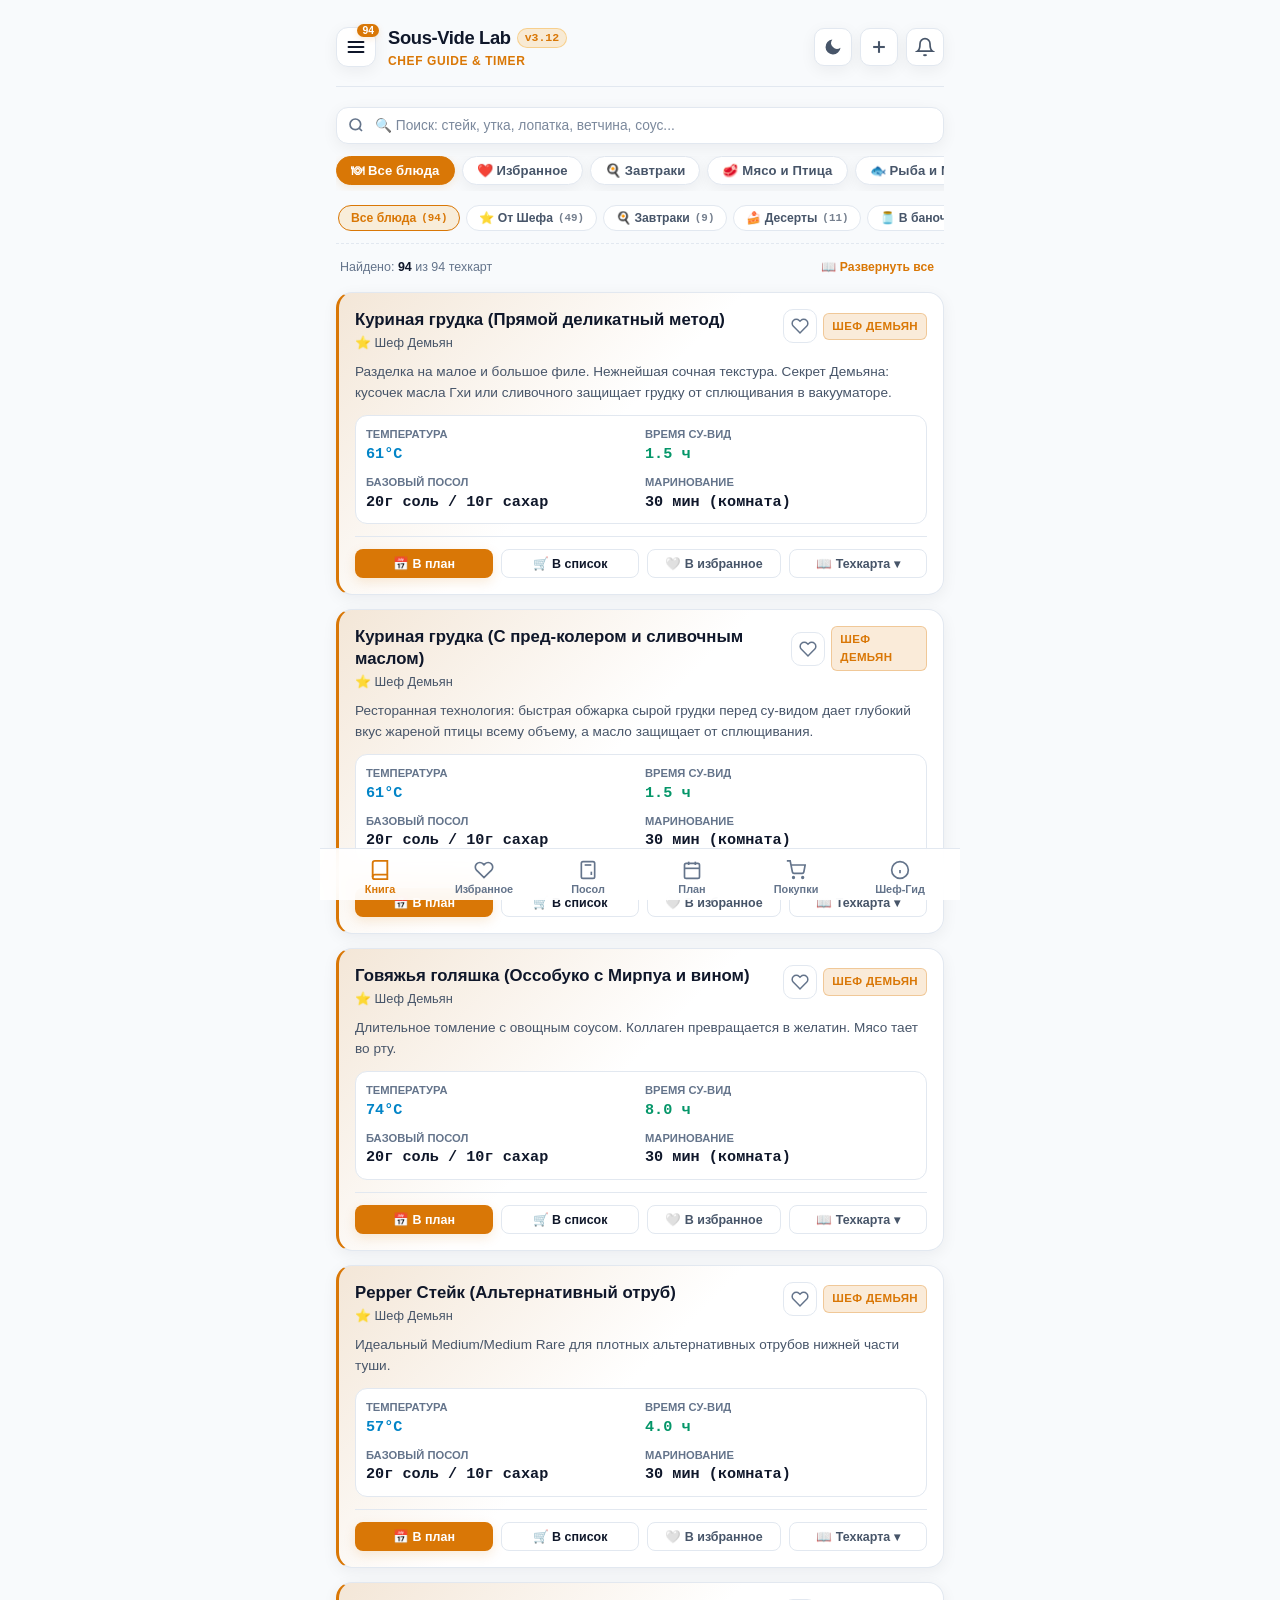
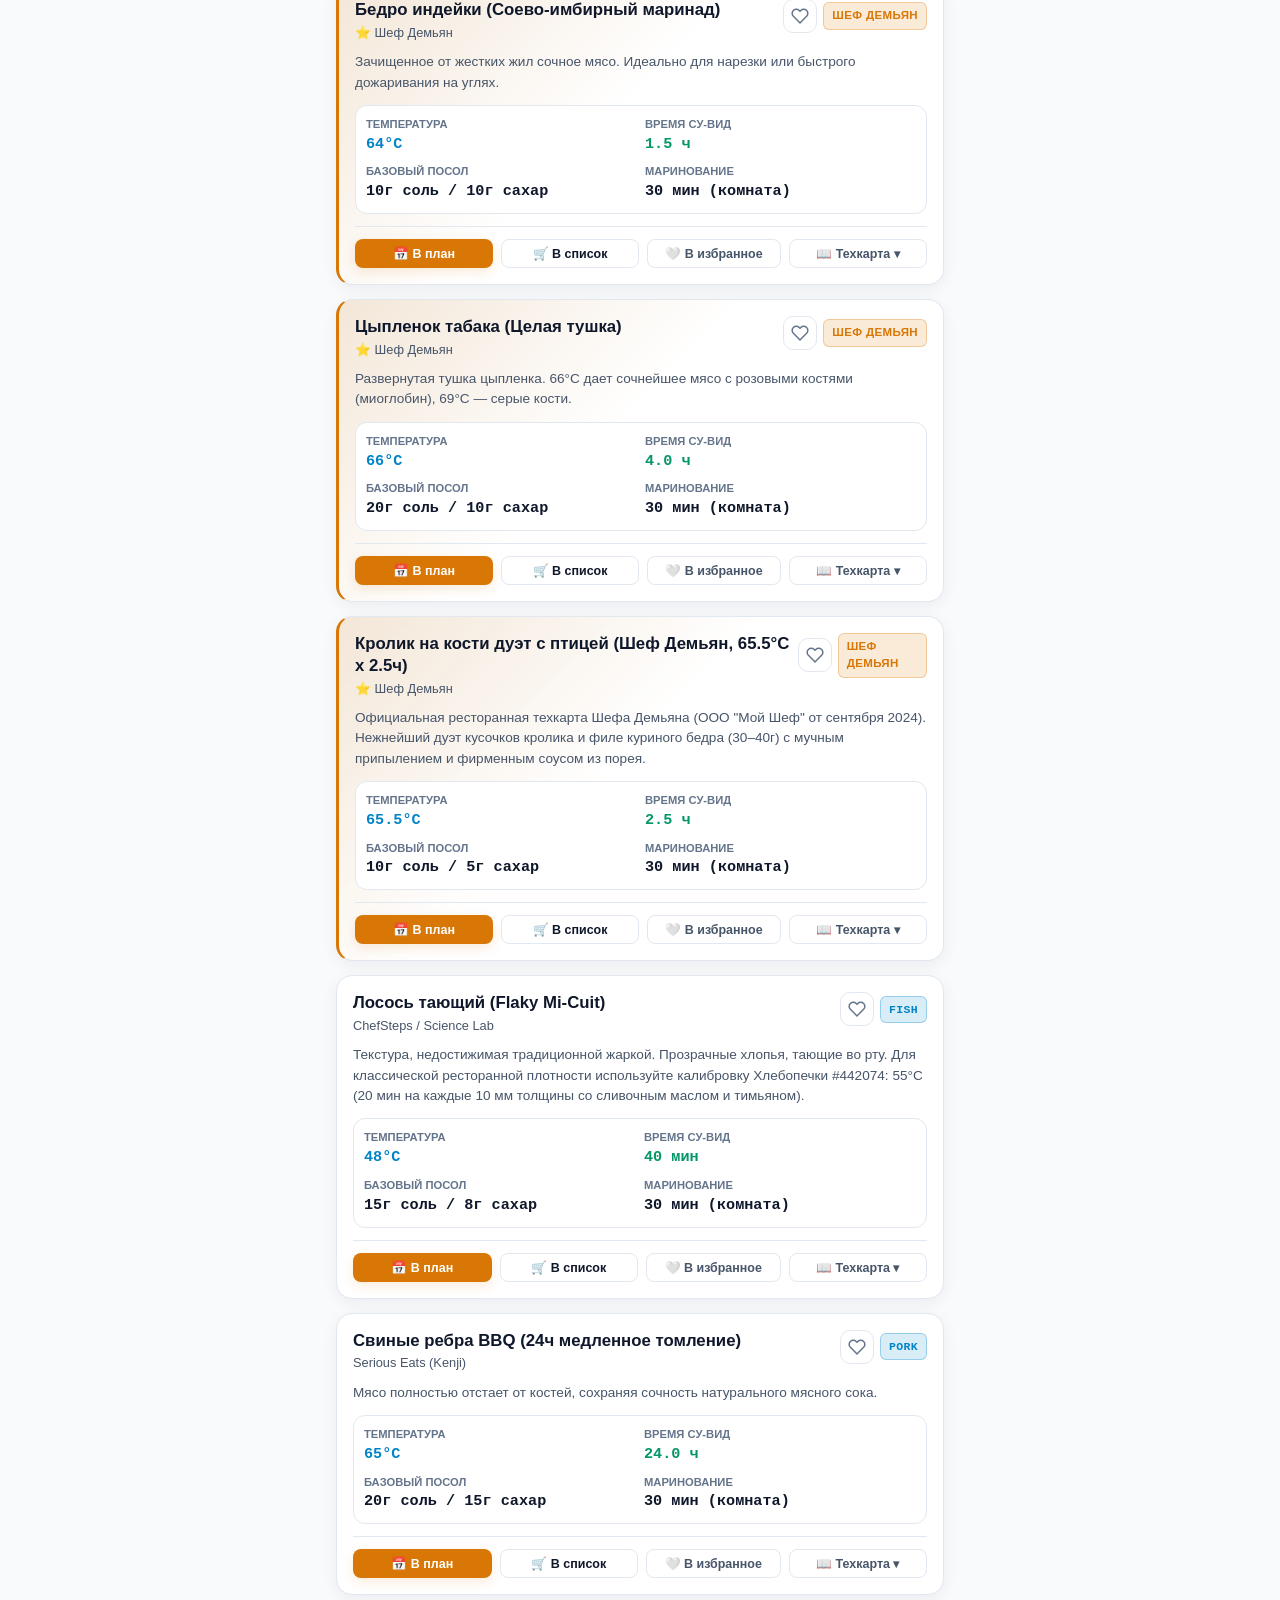
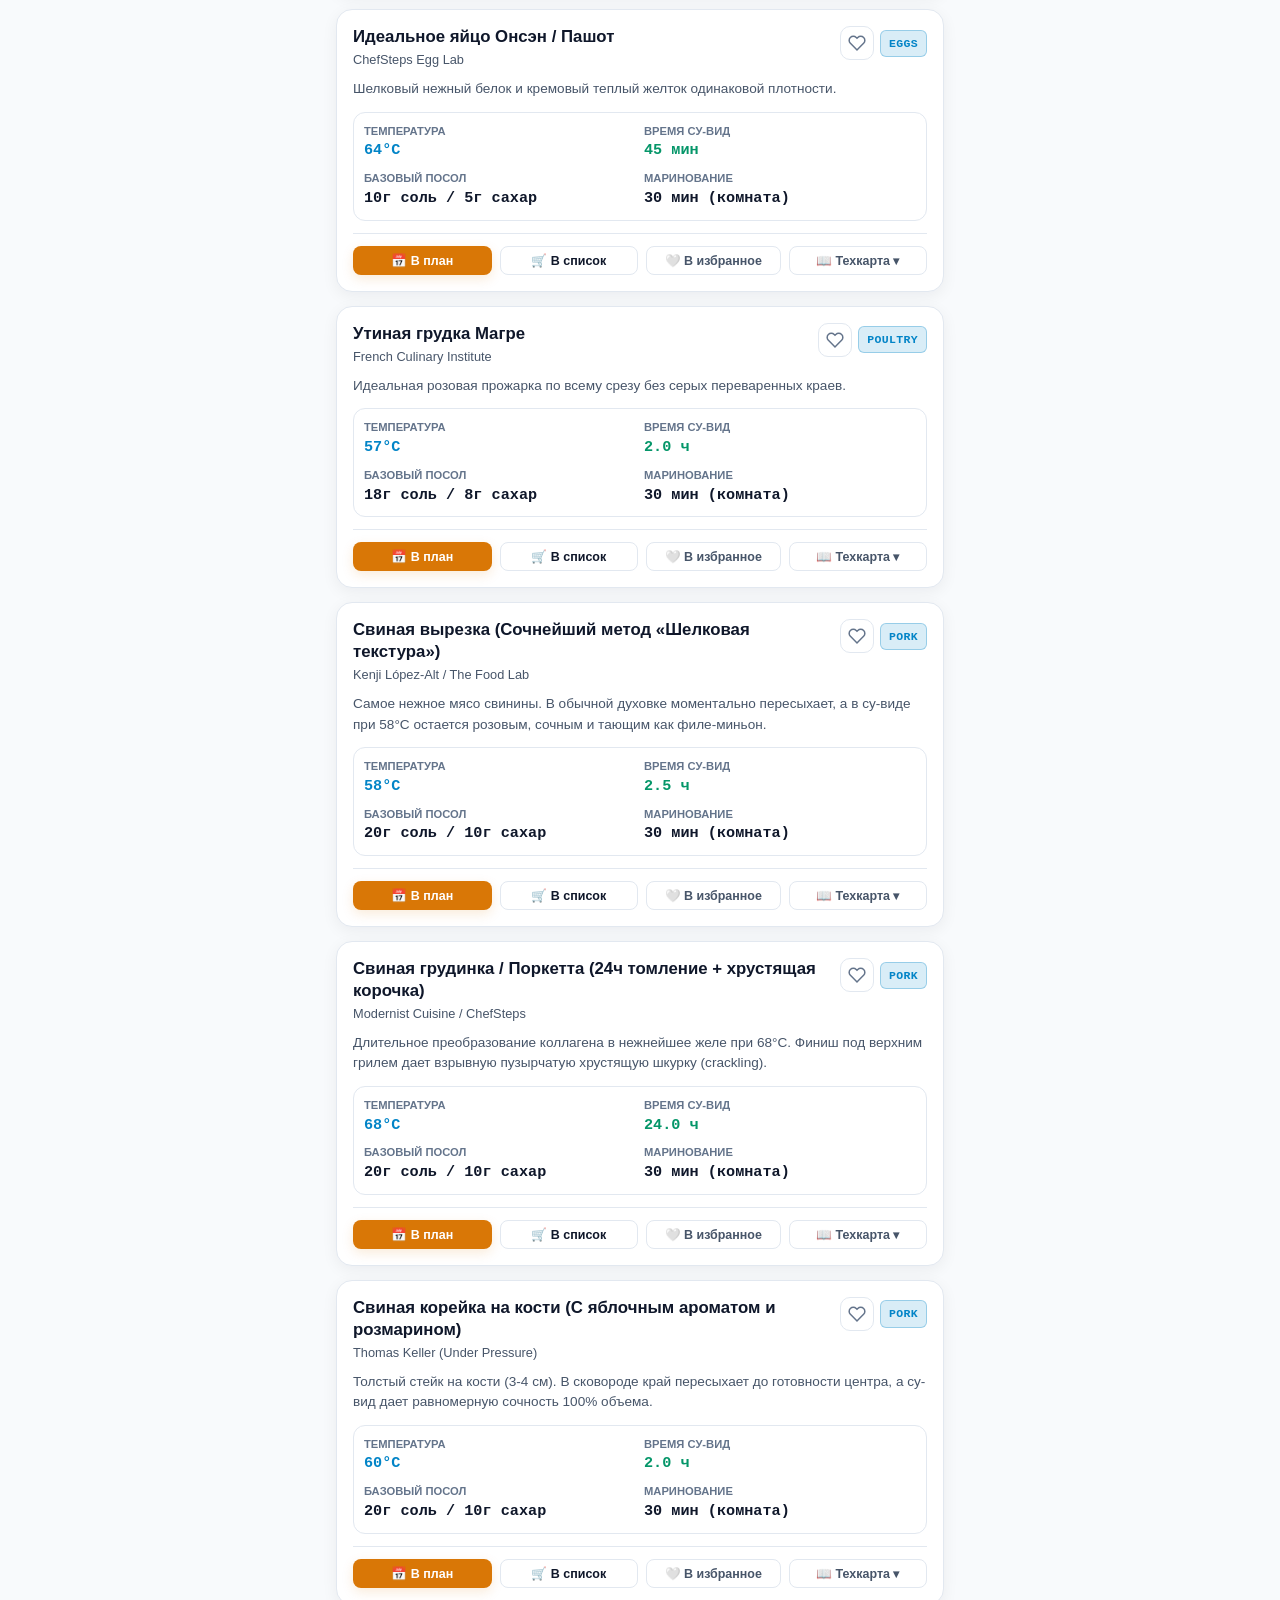
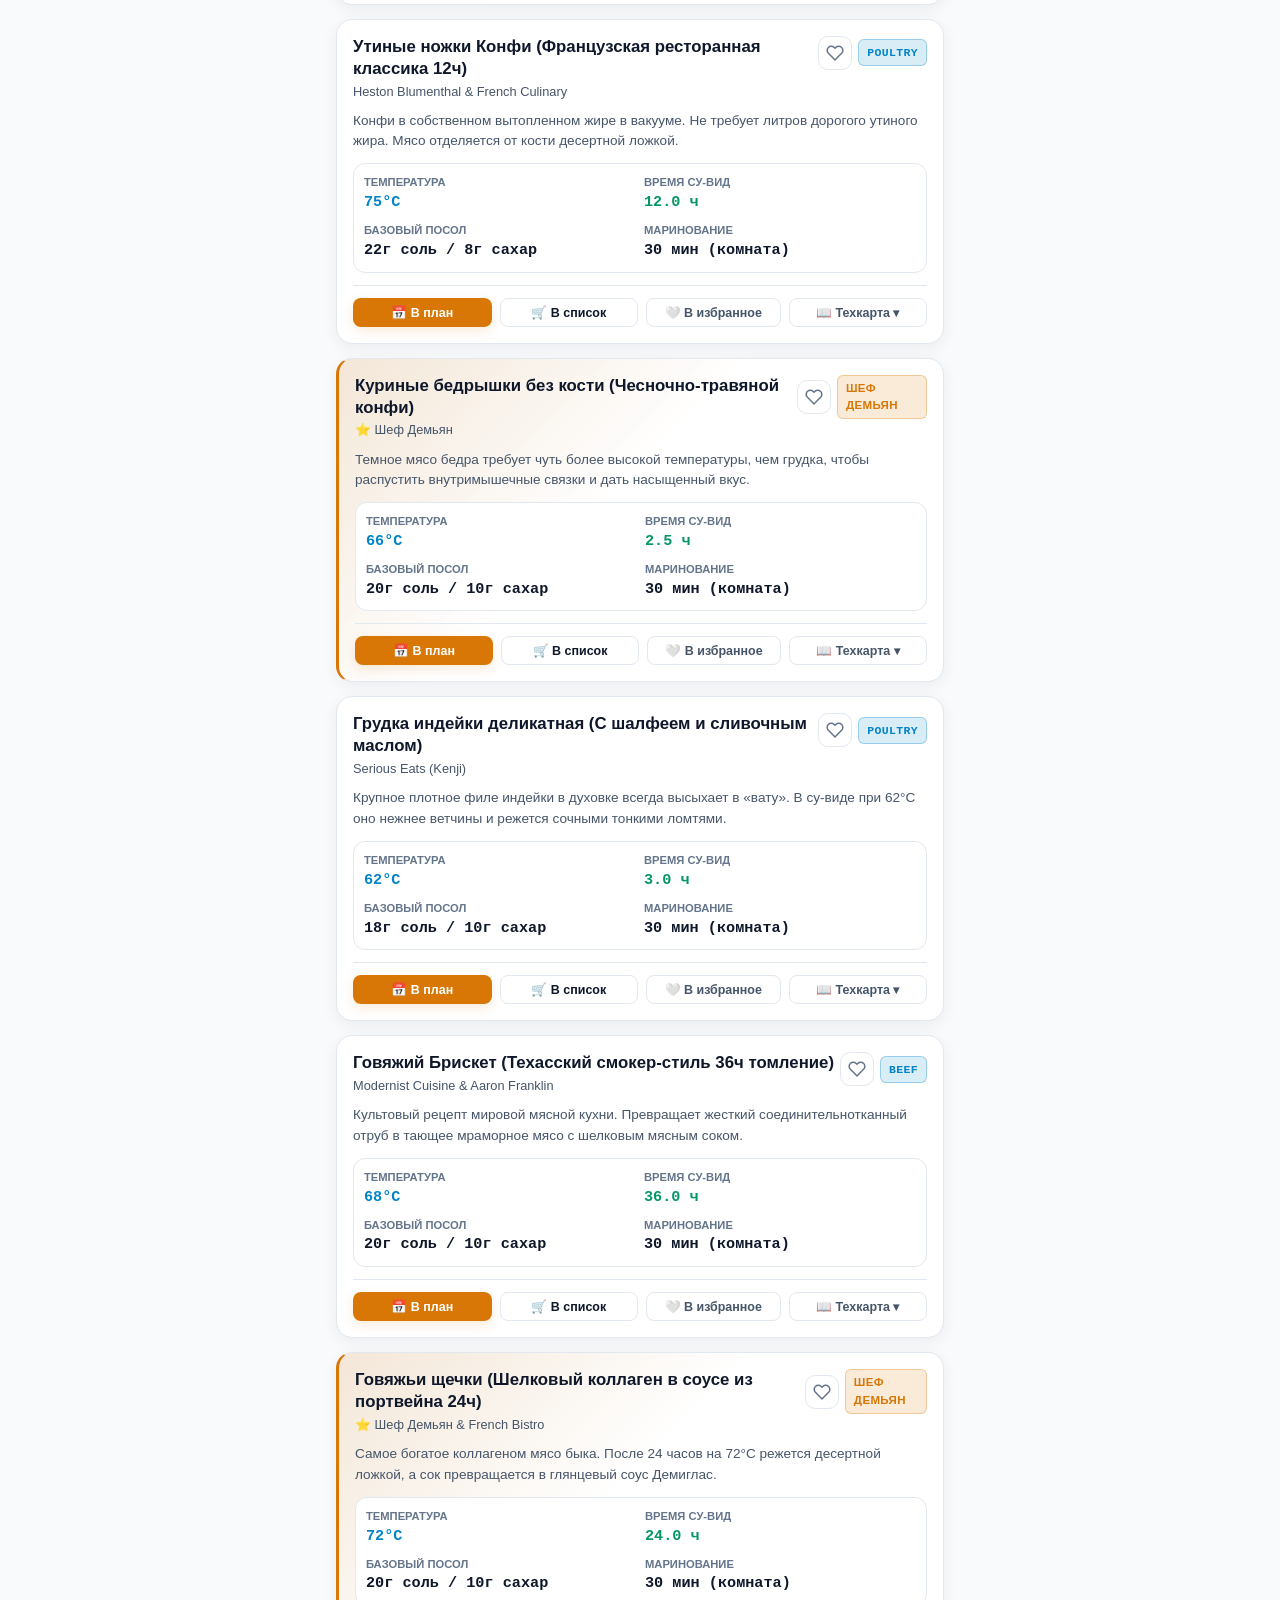
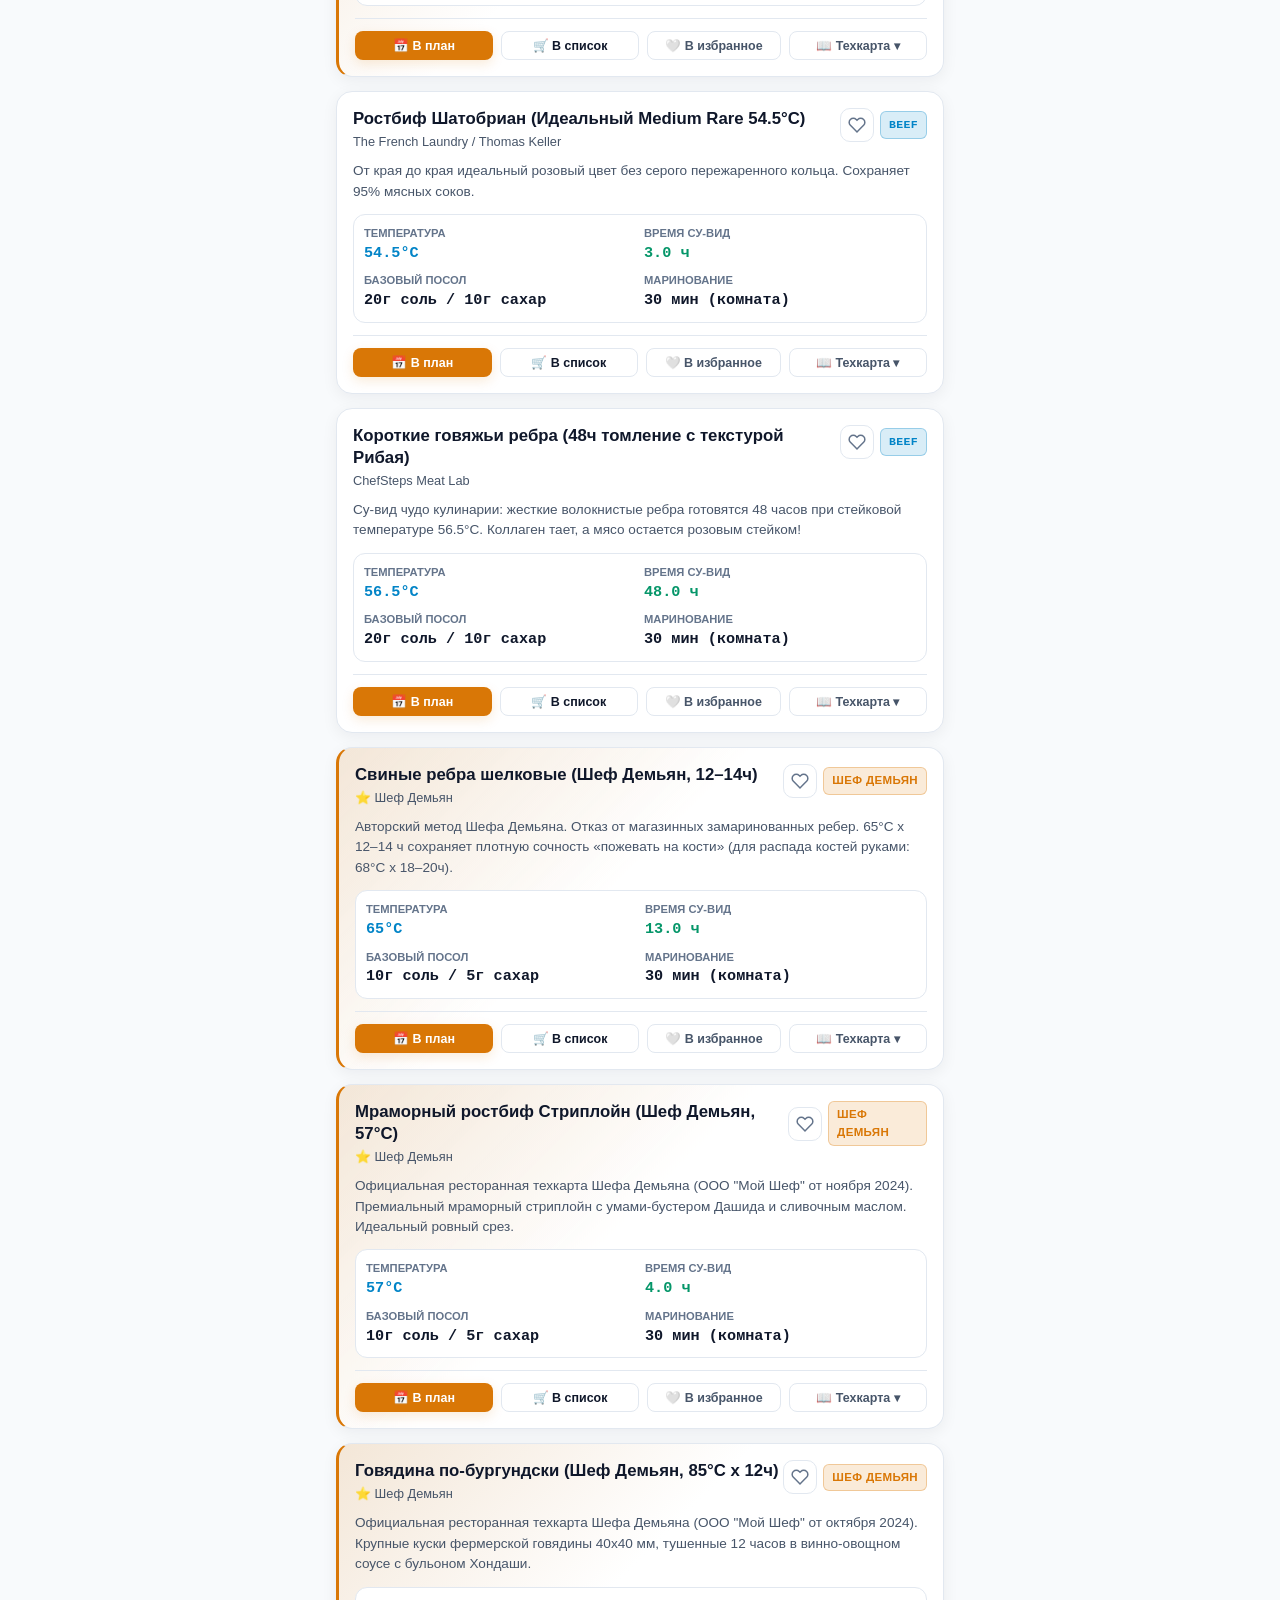
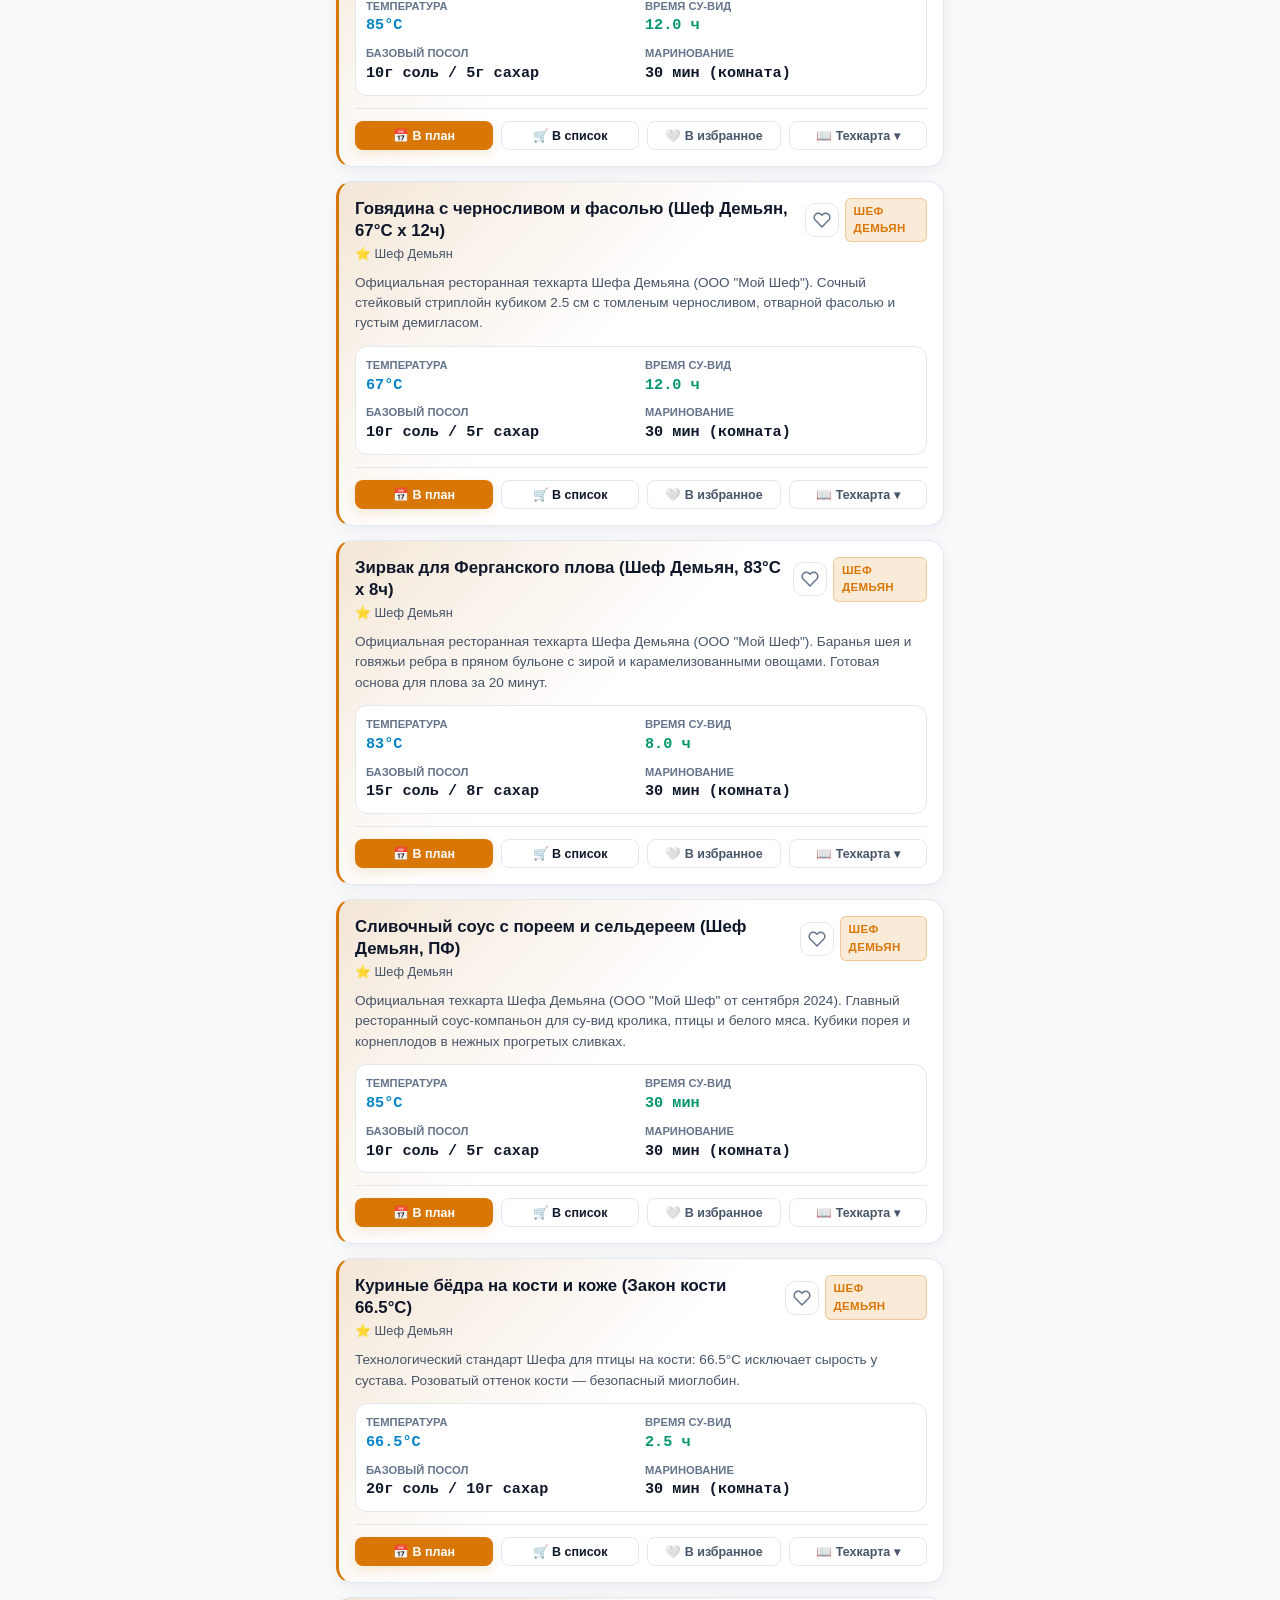
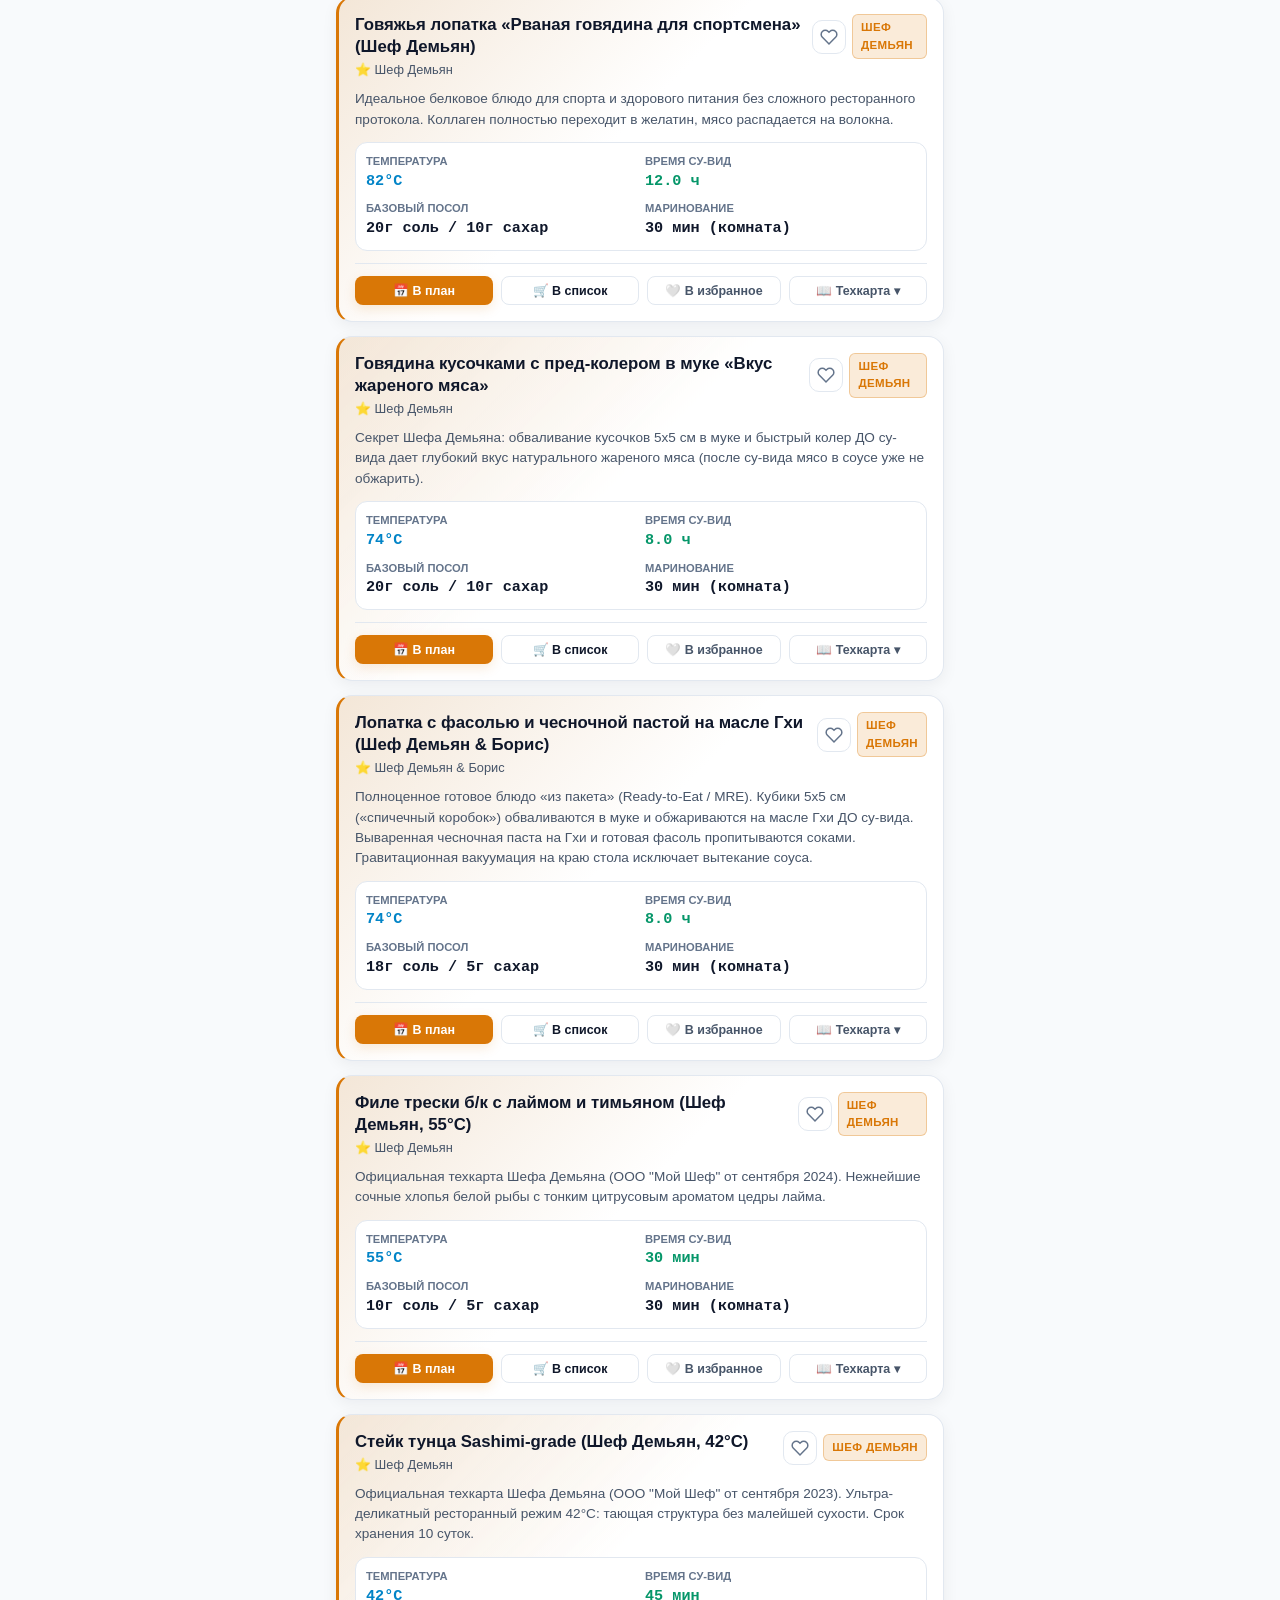
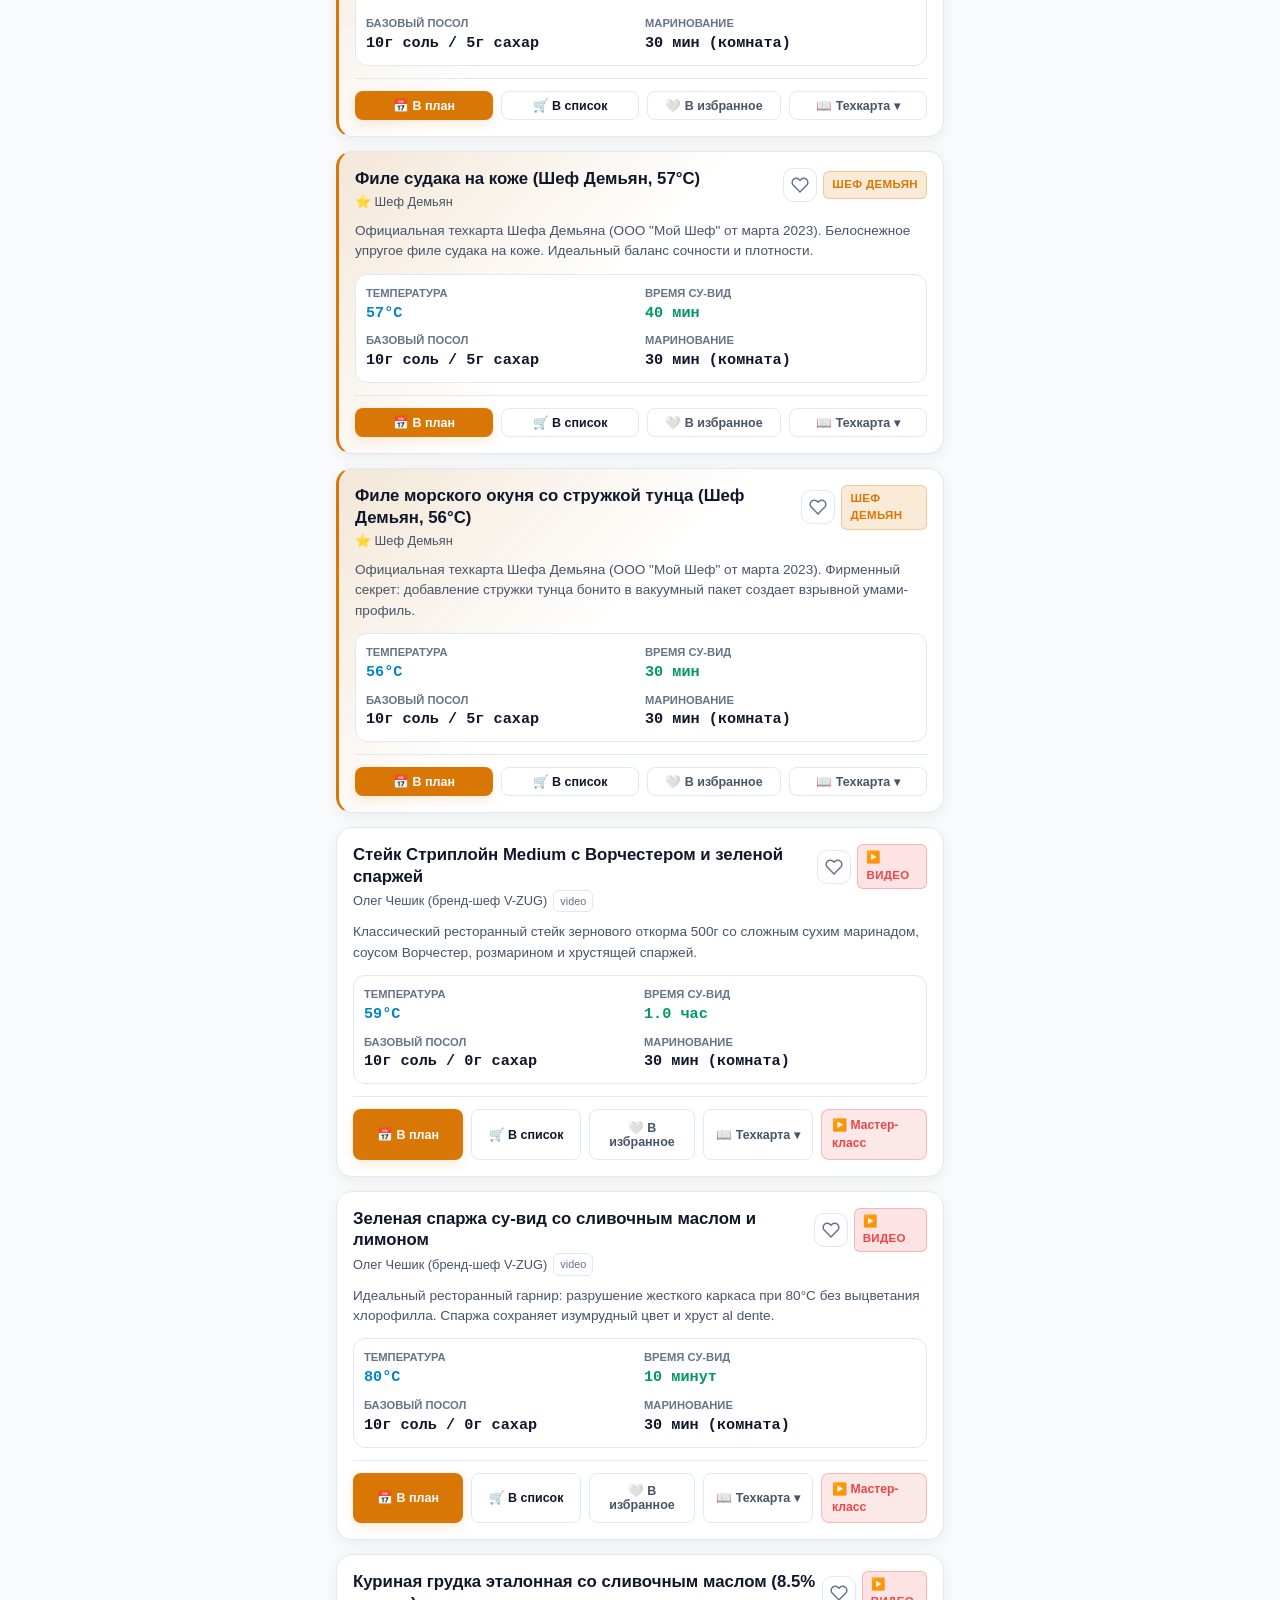
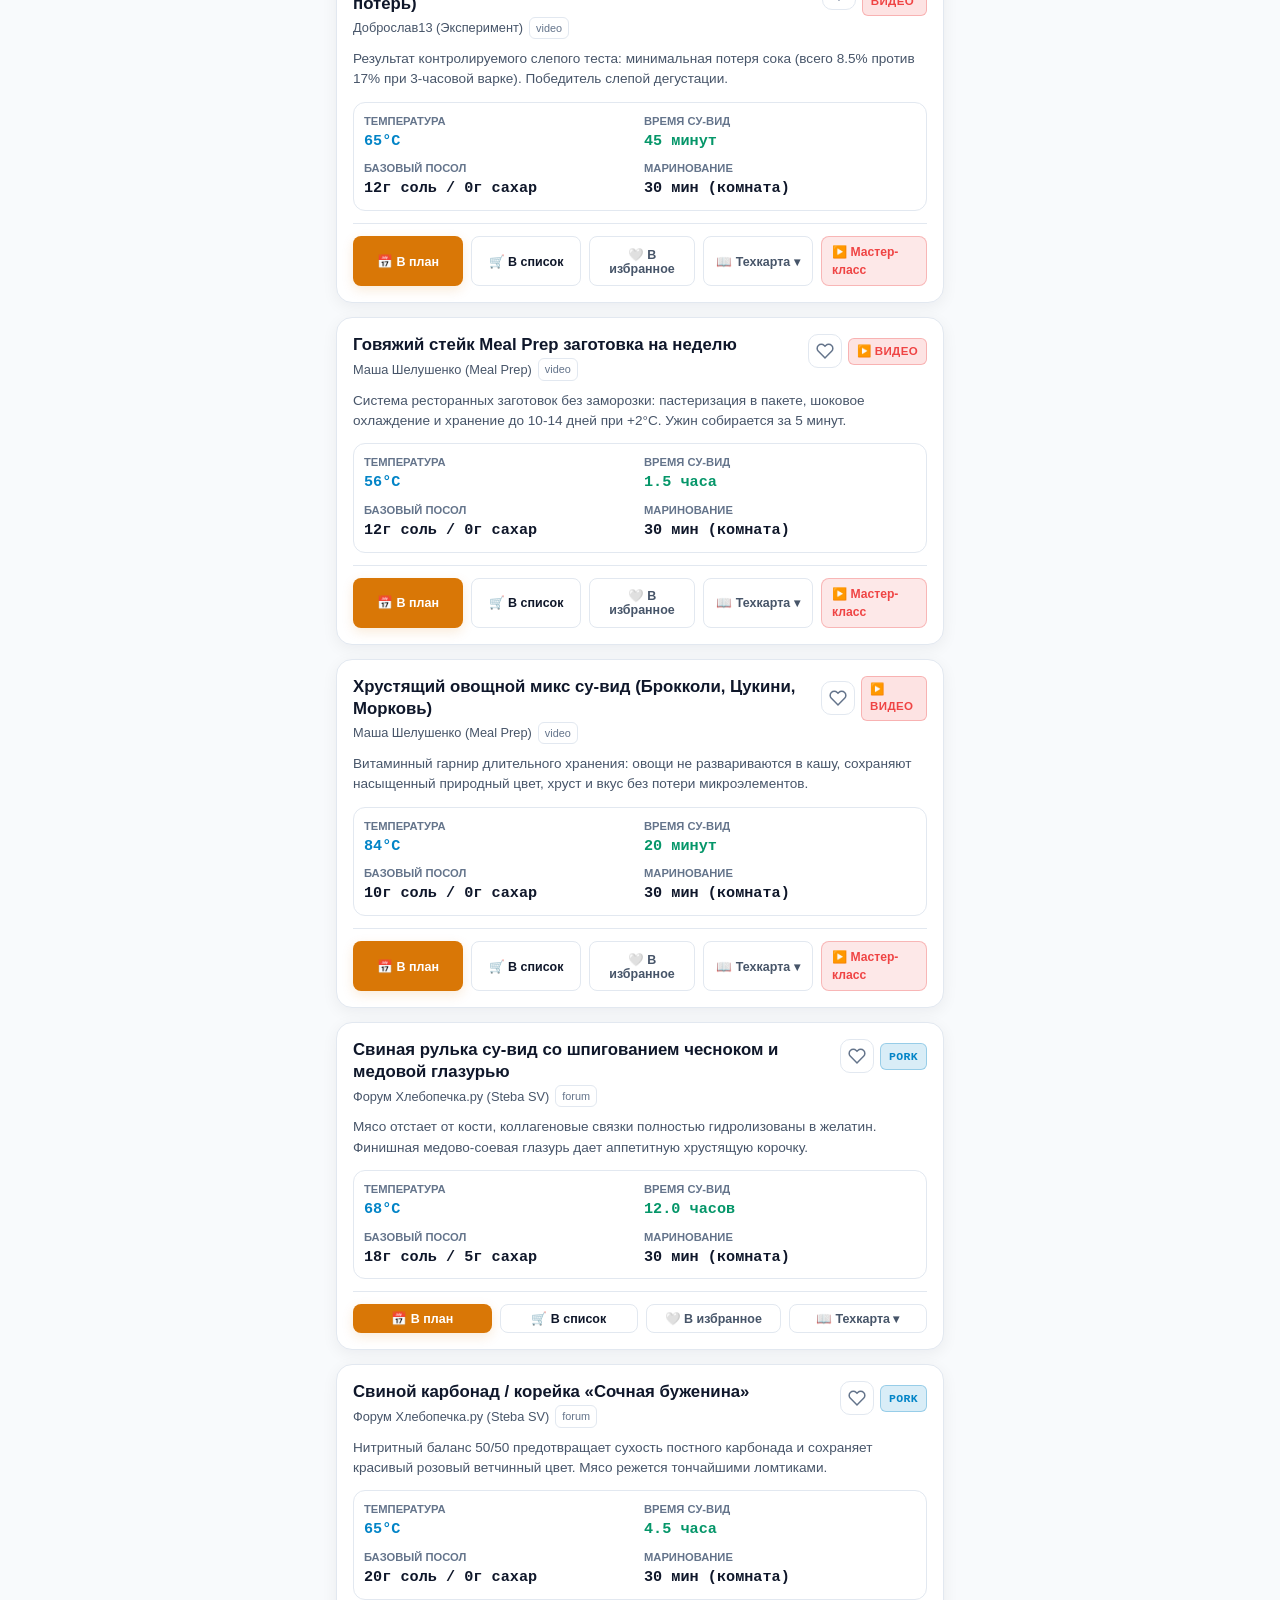
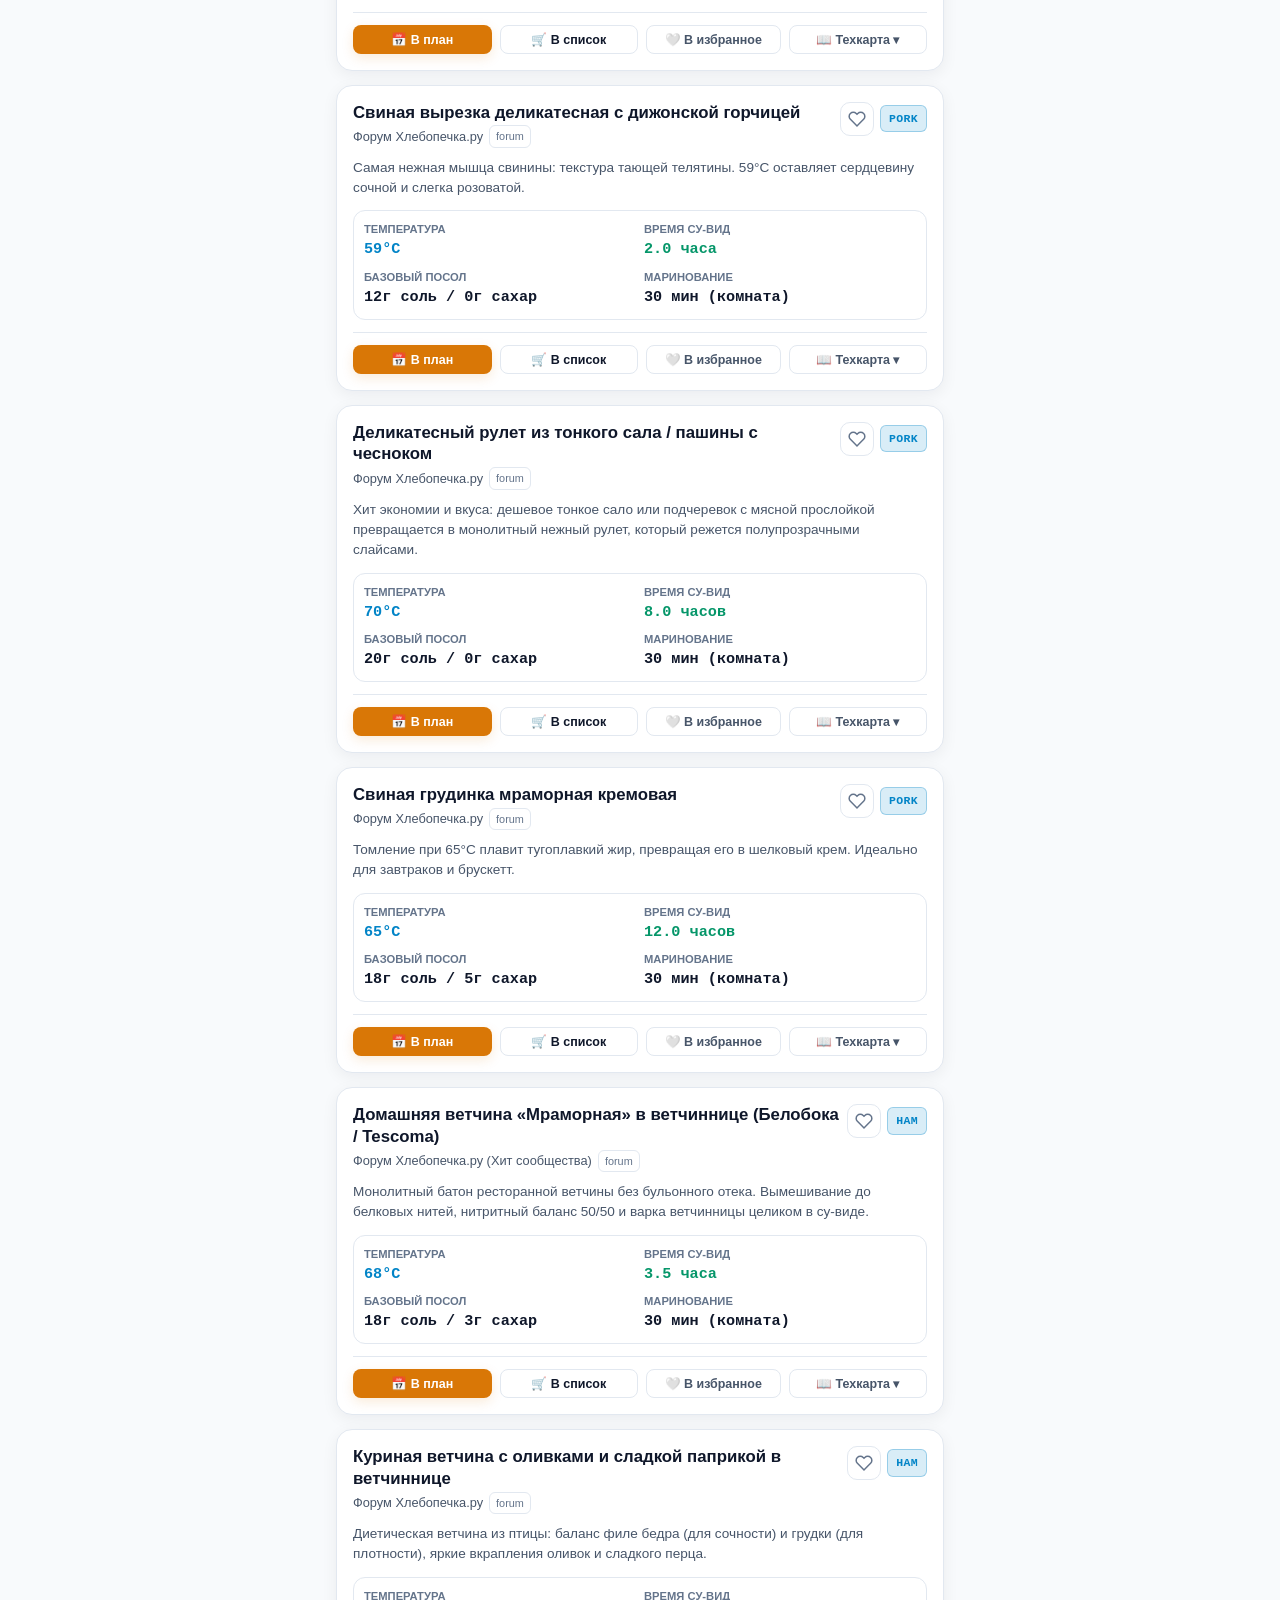
==== commit 6b78ade3: "feat(v3.12): add Hlebopechka #442074 butter and thyme salmon recipe with thickness calibration" ====
--- a/index.html
+++ b/index.html
@@ -9,7 +9,7 @@
   <meta name="apple-mobile-web-app-status-bar-style" content="black-translucent">
   <title>Sous-Vide Chef Lab</title>
   <link rel="manifest" href="manifest.json">
-  <link rel="stylesheet" href="style.css?v=3.11">
+  <link rel="stylesheet" href="style.css?v=3.12">
   <script>
     (function() {
       try {
@@ -36,12 +36,12 @@
             <line x1="3" y1="6" x2="21" y2="6"></line>
             <line x1="3" y1="18" x2="21" y2="18"></line>
           </svg>
-          <span class="menu-badge-count" id="header-recipe-count">93</span>
+          <span class="menu-badge-count" id="header-recipe-count">94</span>
         </button>
         <div>
           <div style="display: flex; align-items: center; gap: 6px;">
             <h1 class="brand-title">Sous-Vide Lab</h1>
-            <span class="app-version-badge" id="app-version-badge" onclick="showAppVersionInfo()" title="Версия приложения — нажмите для проверки">v3.11</span>
+            <span class="app-version-badge" id="app-version-badge" onclick="showAppVersionInfo()" title="Версия приложения — нажмите для проверки">v3.12</span>
           </div>
           <div class="brand-subtitle">Chef Guide & Timer</div>
         </div>
@@ -1584,7 +1584,7 @@
         <div>
           <div style="display: flex; align-items: center; gap: 6px;">
             <h2 class="drawer-title">Навигатор рецептов</h2>
-            <span class="app-version-badge" style="font-size: 0.68rem; padding: 1px 6px;" onclick="showAppVersionInfo()">v3.11</span>
+            <span class="app-version-badge" style="font-size: 0.68rem; padding: 1px 6px;" onclick="showAppVersionInfo()">v3.12</span>
           </div>
           <div class="drawer-subtitle" id="drawer-total-count">Все рецепты и категории</div>
         </div>
@@ -1605,7 +1605,7 @@
           + Добавить новый рецепт
         </button>
         <button class="btn btn-secondary btn-sm" style="width: 100%; font-size: 0.76rem; display: flex; align-items: center; justify-content: center; gap: 6px;" onclick="forceAppUpdate()" title="Очистить локальный кэш браузера и перезагрузить свежую версию">
-          🔄 Проверить и форсировать обновление (v3.11)
+          🔄 Проверить и форсировать обновление (v3.12)
         </button>
       </div>
     </div>
@@ -1766,6 +1766,6 @@
     </div>
   </div>
 
-  <script src="app.js?v=3.11"></script>
+  <script src="app.js?v=3.12"></script>
 </body>
 </html>
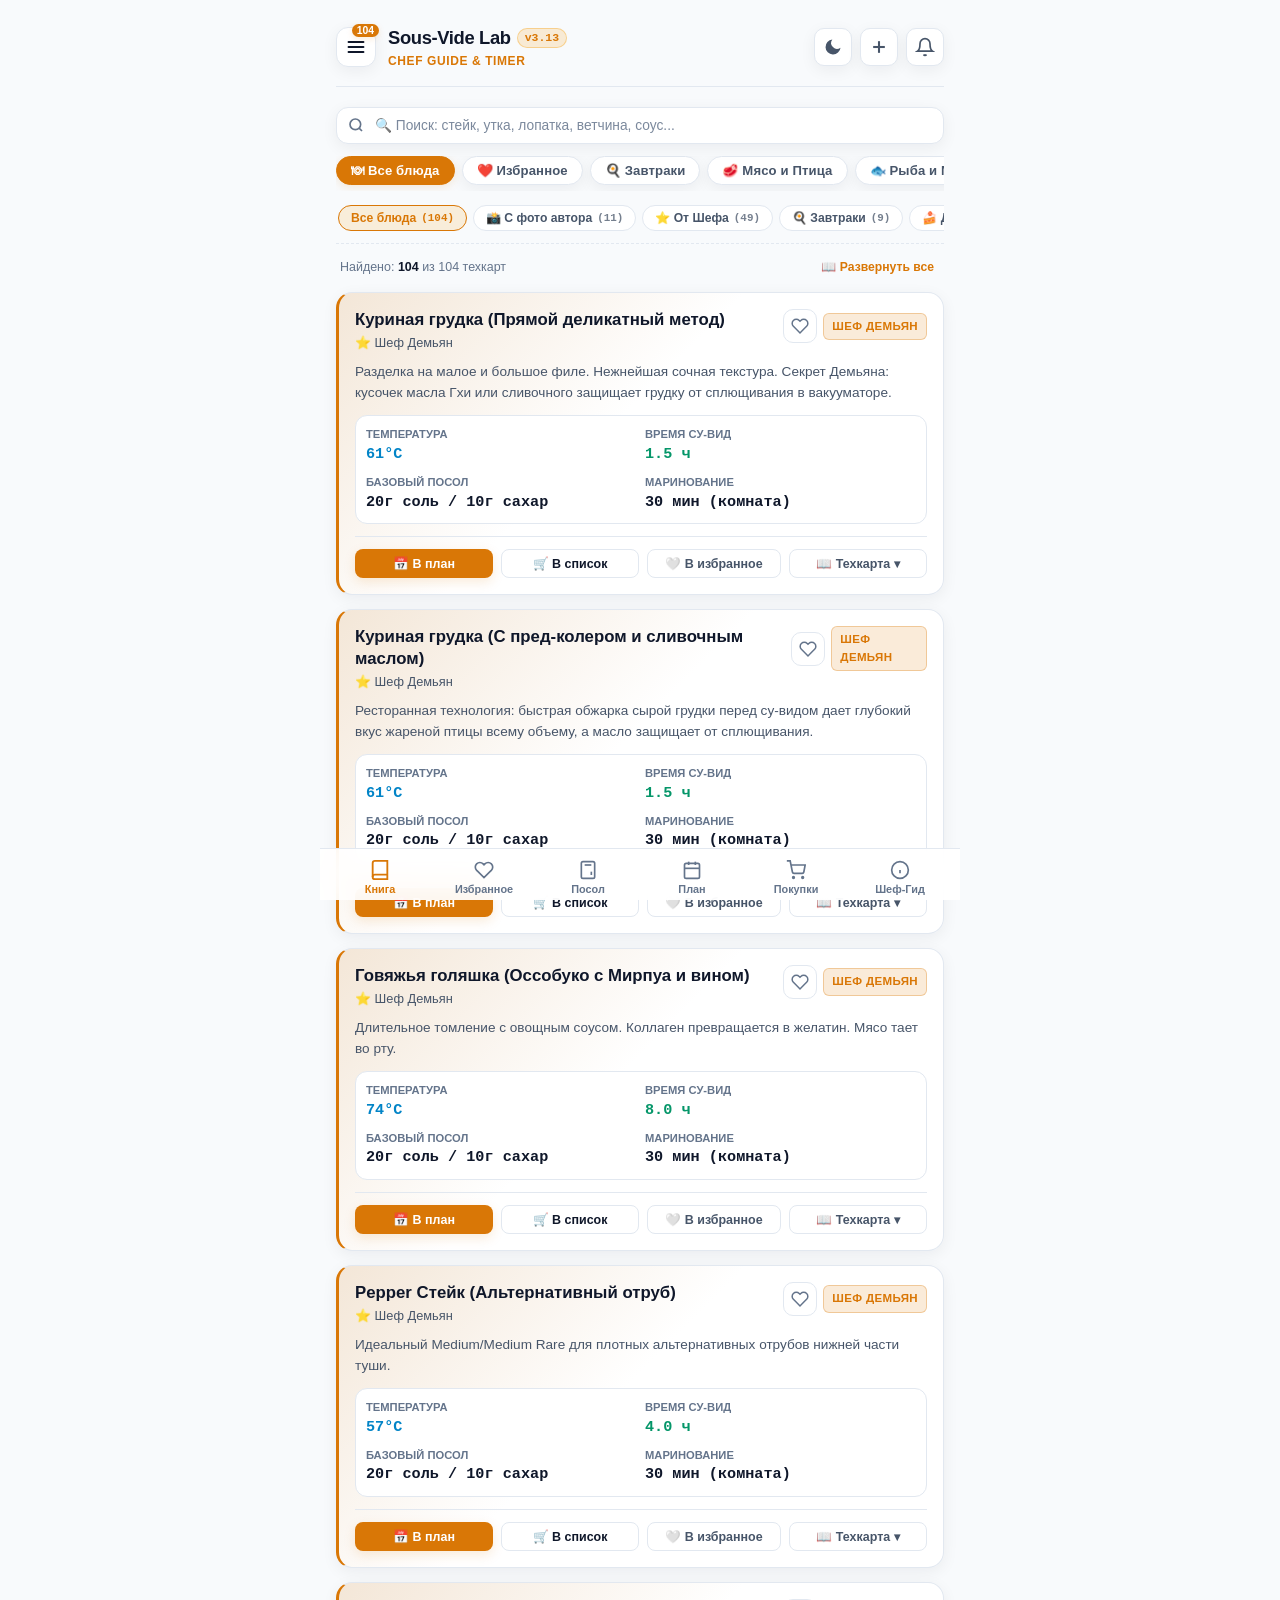
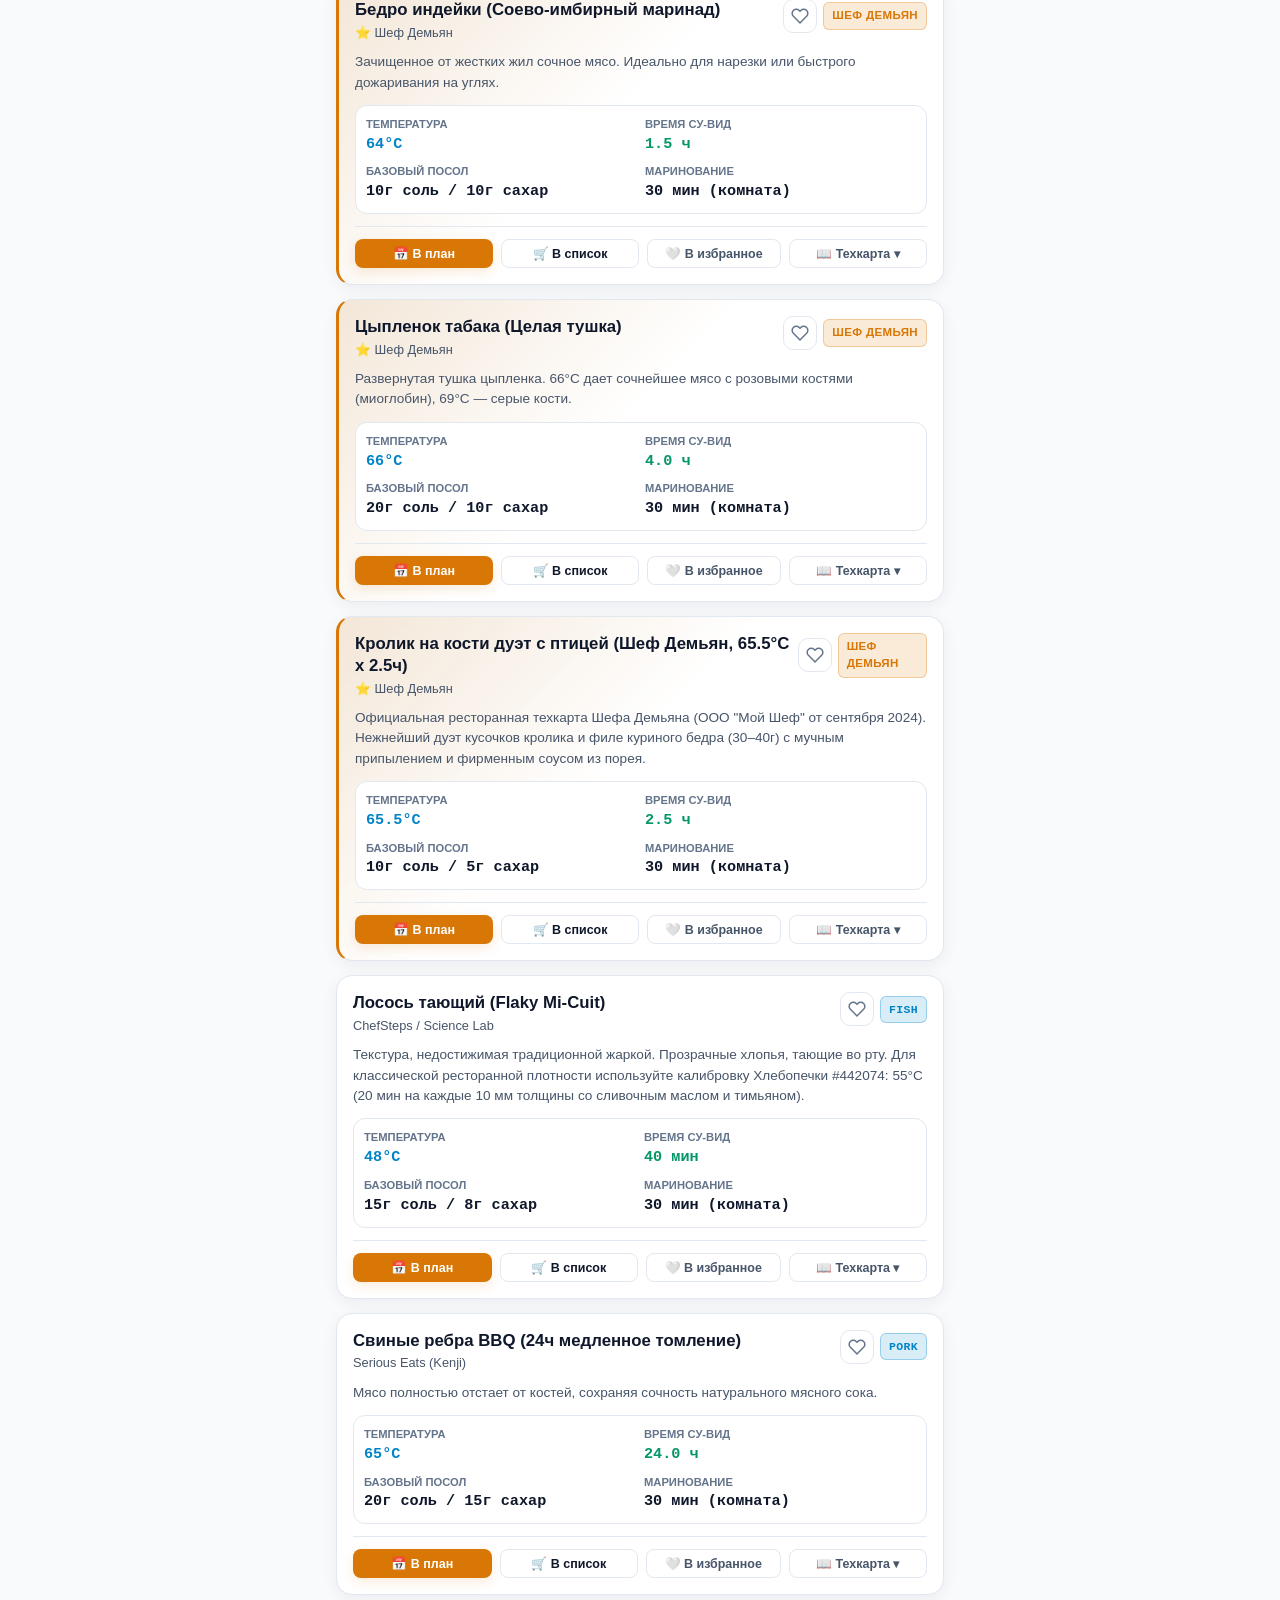
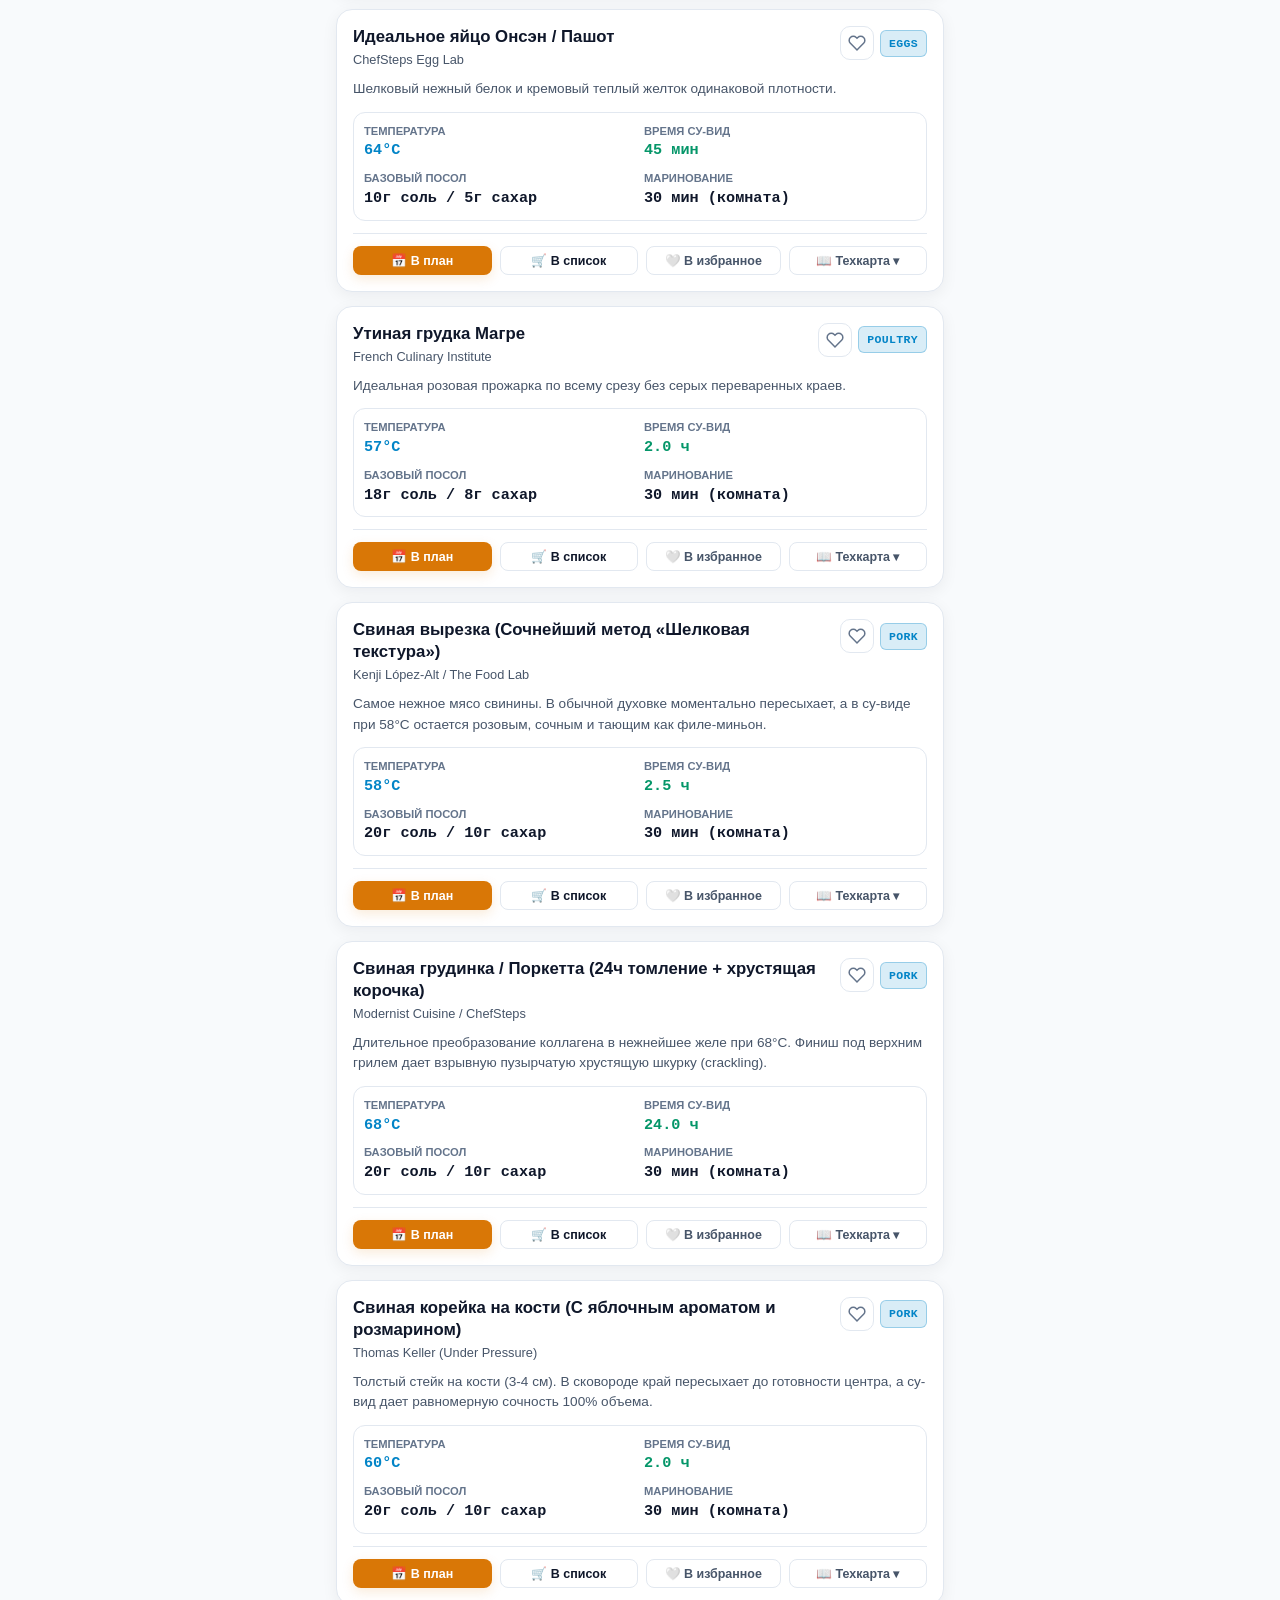
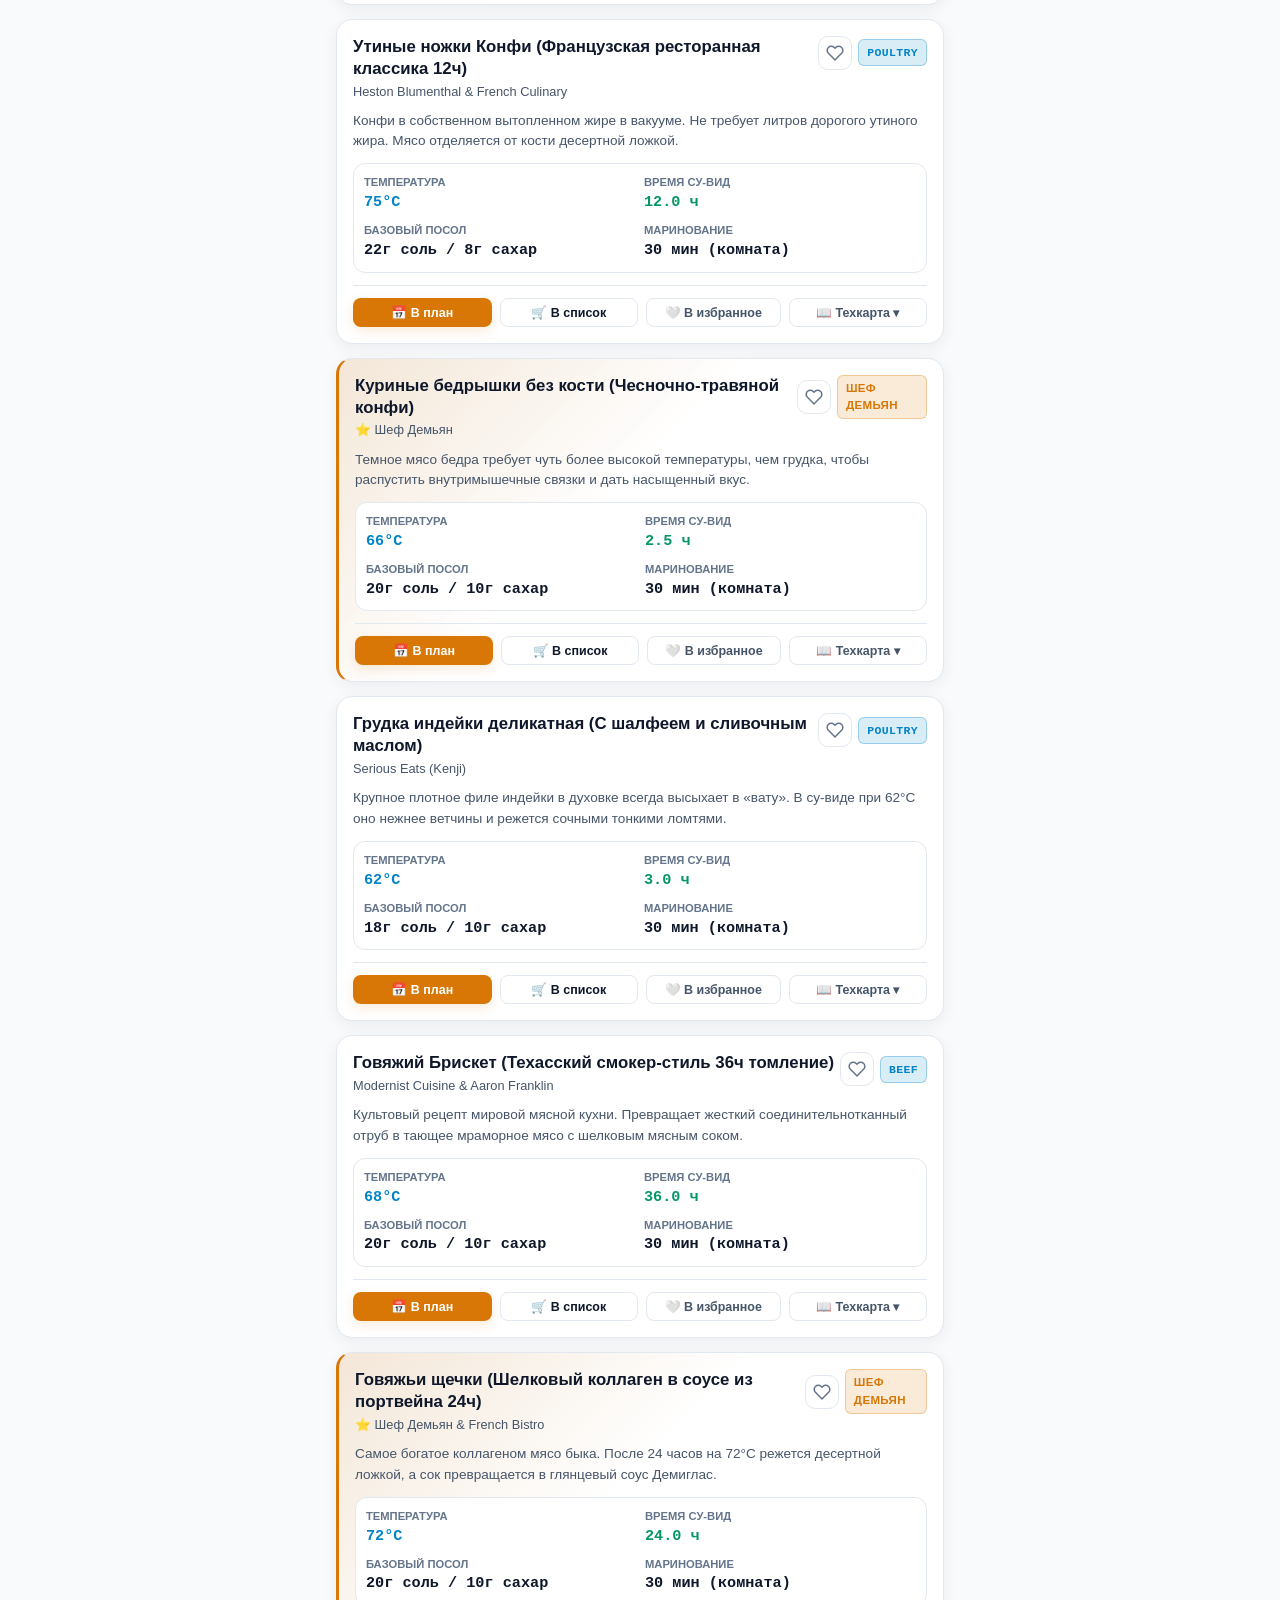
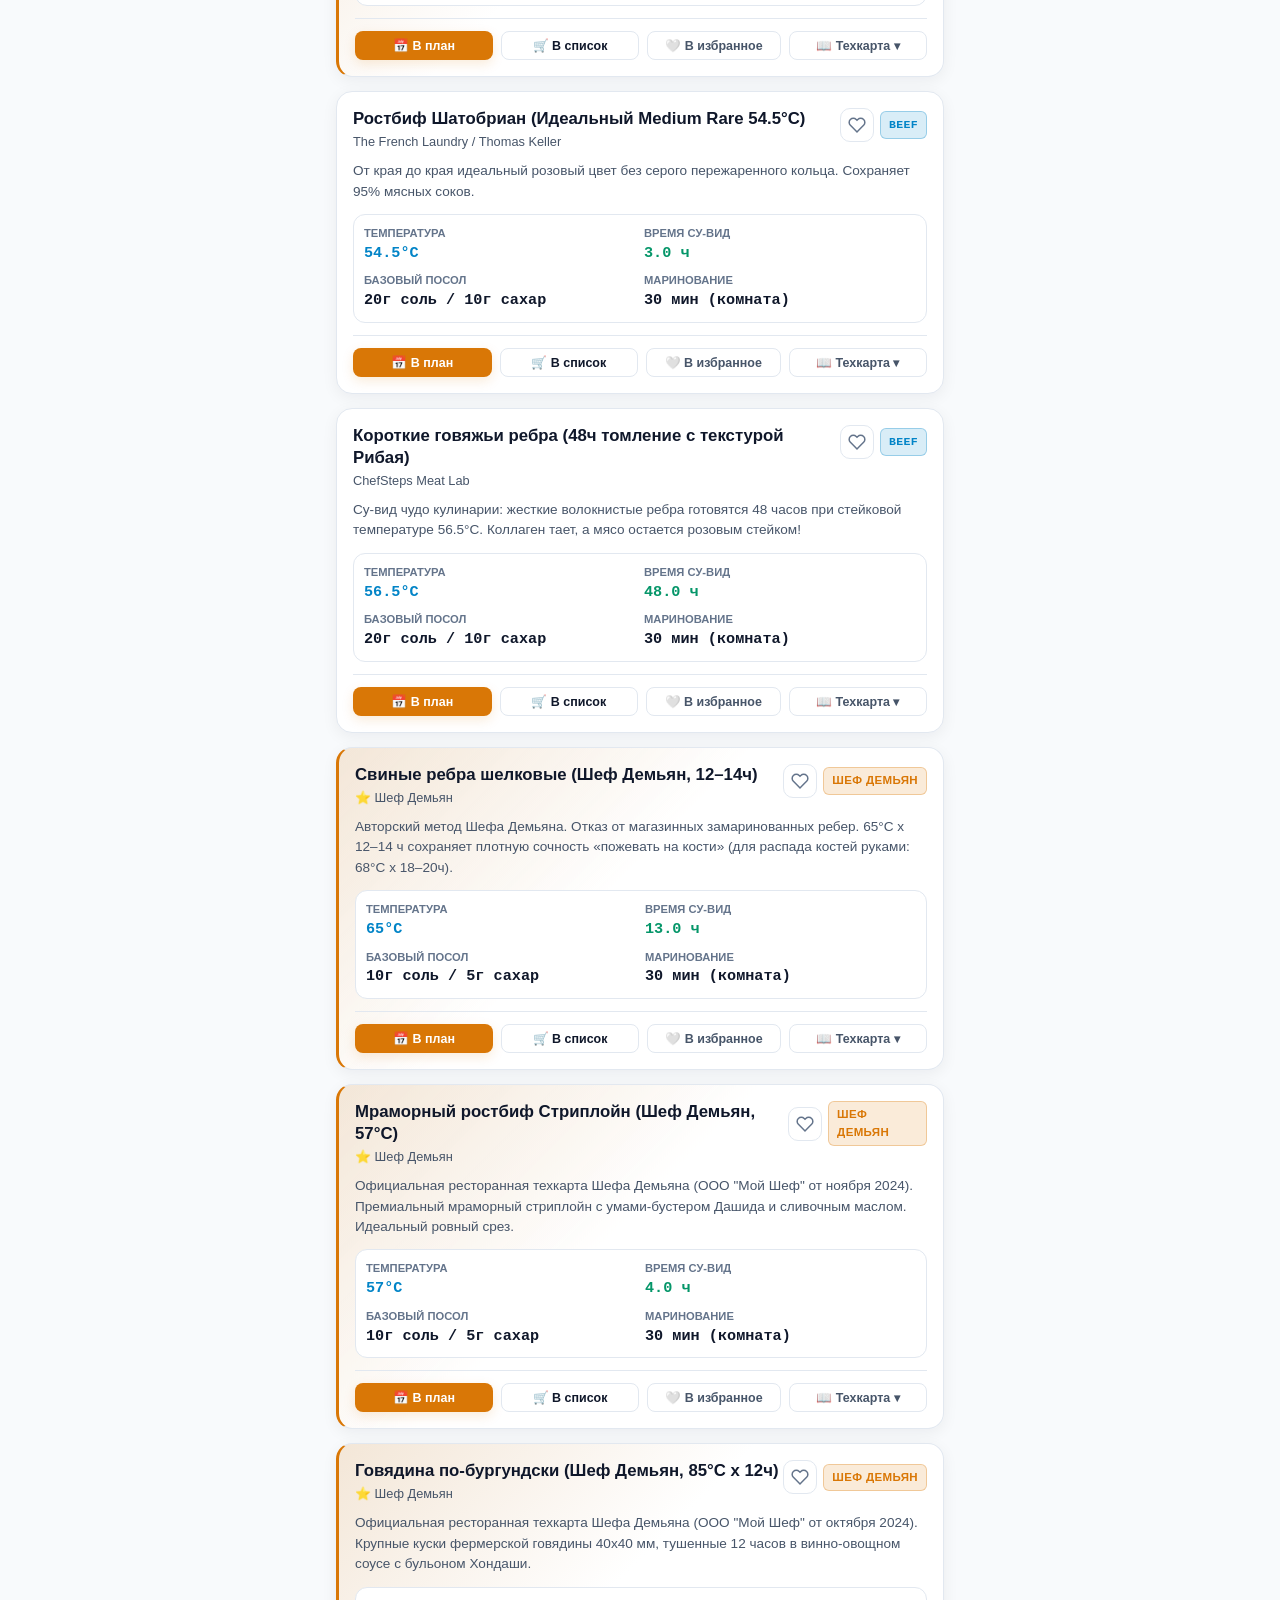
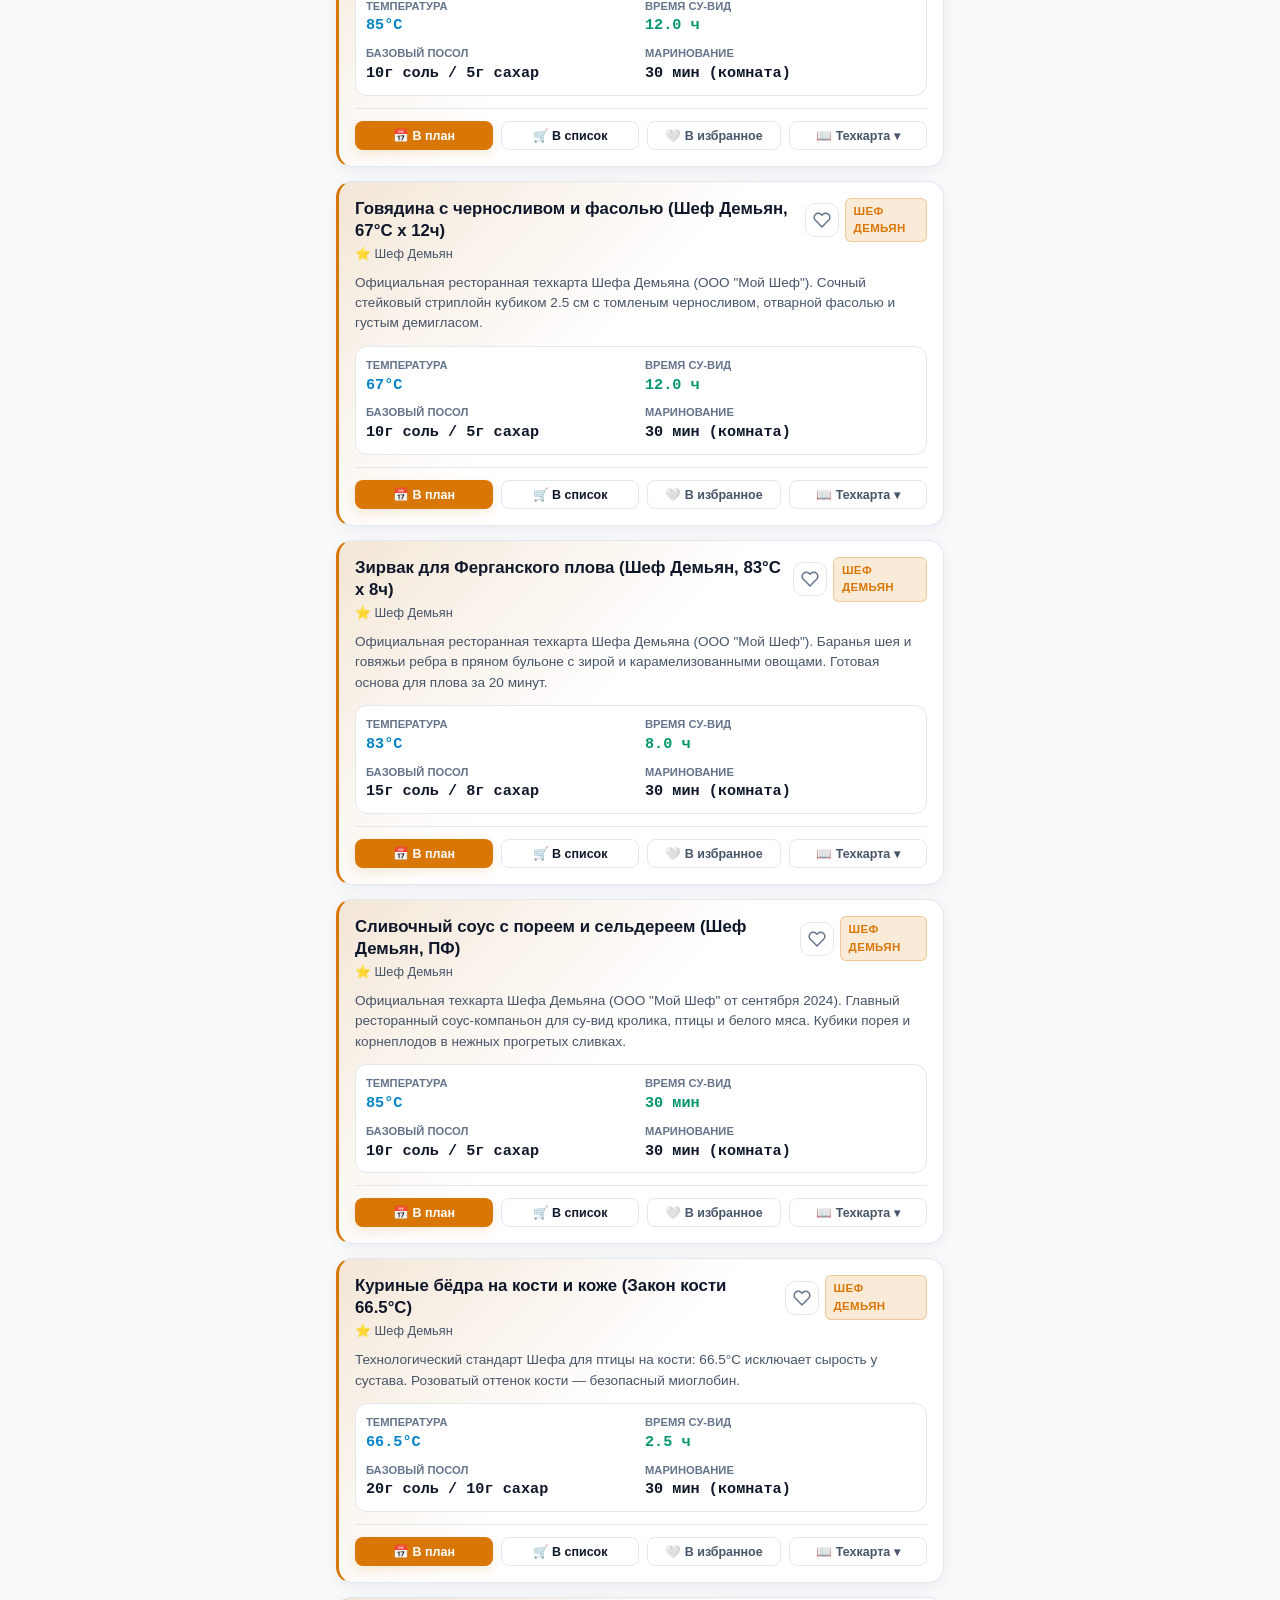
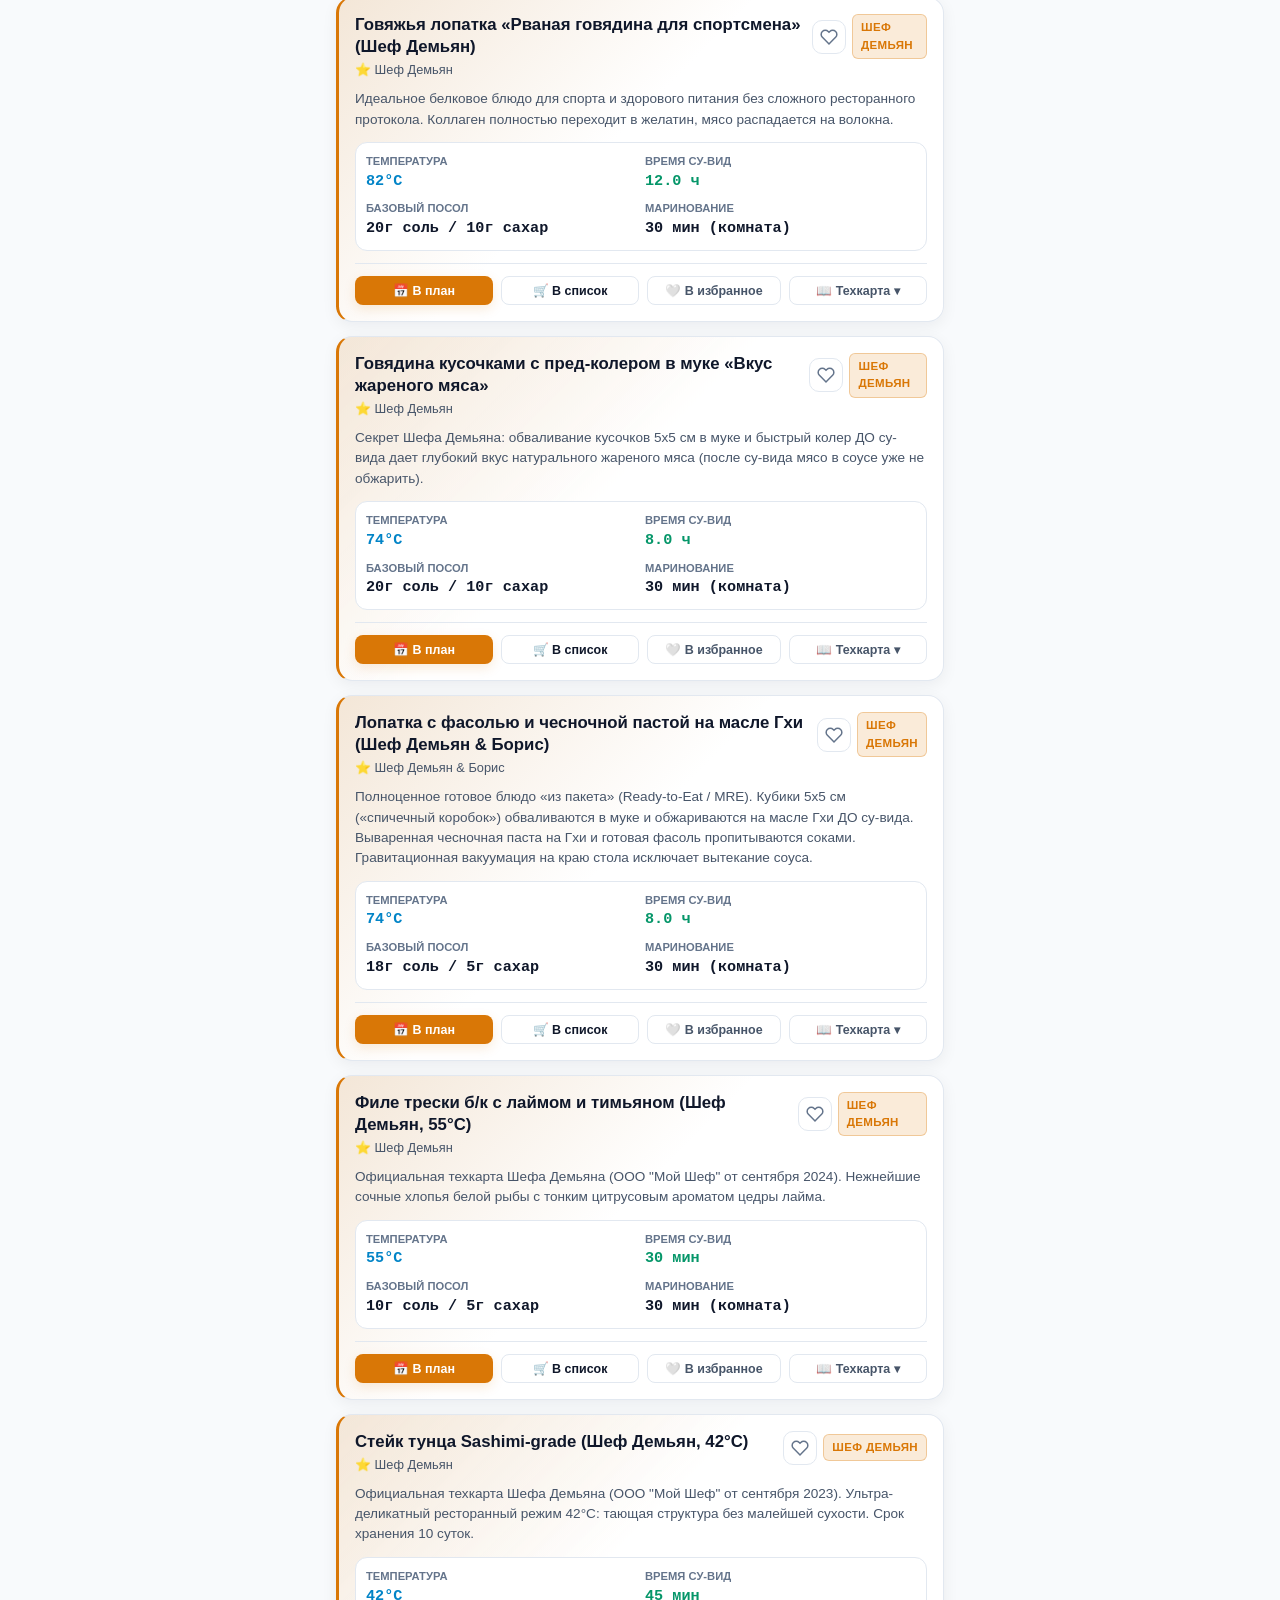
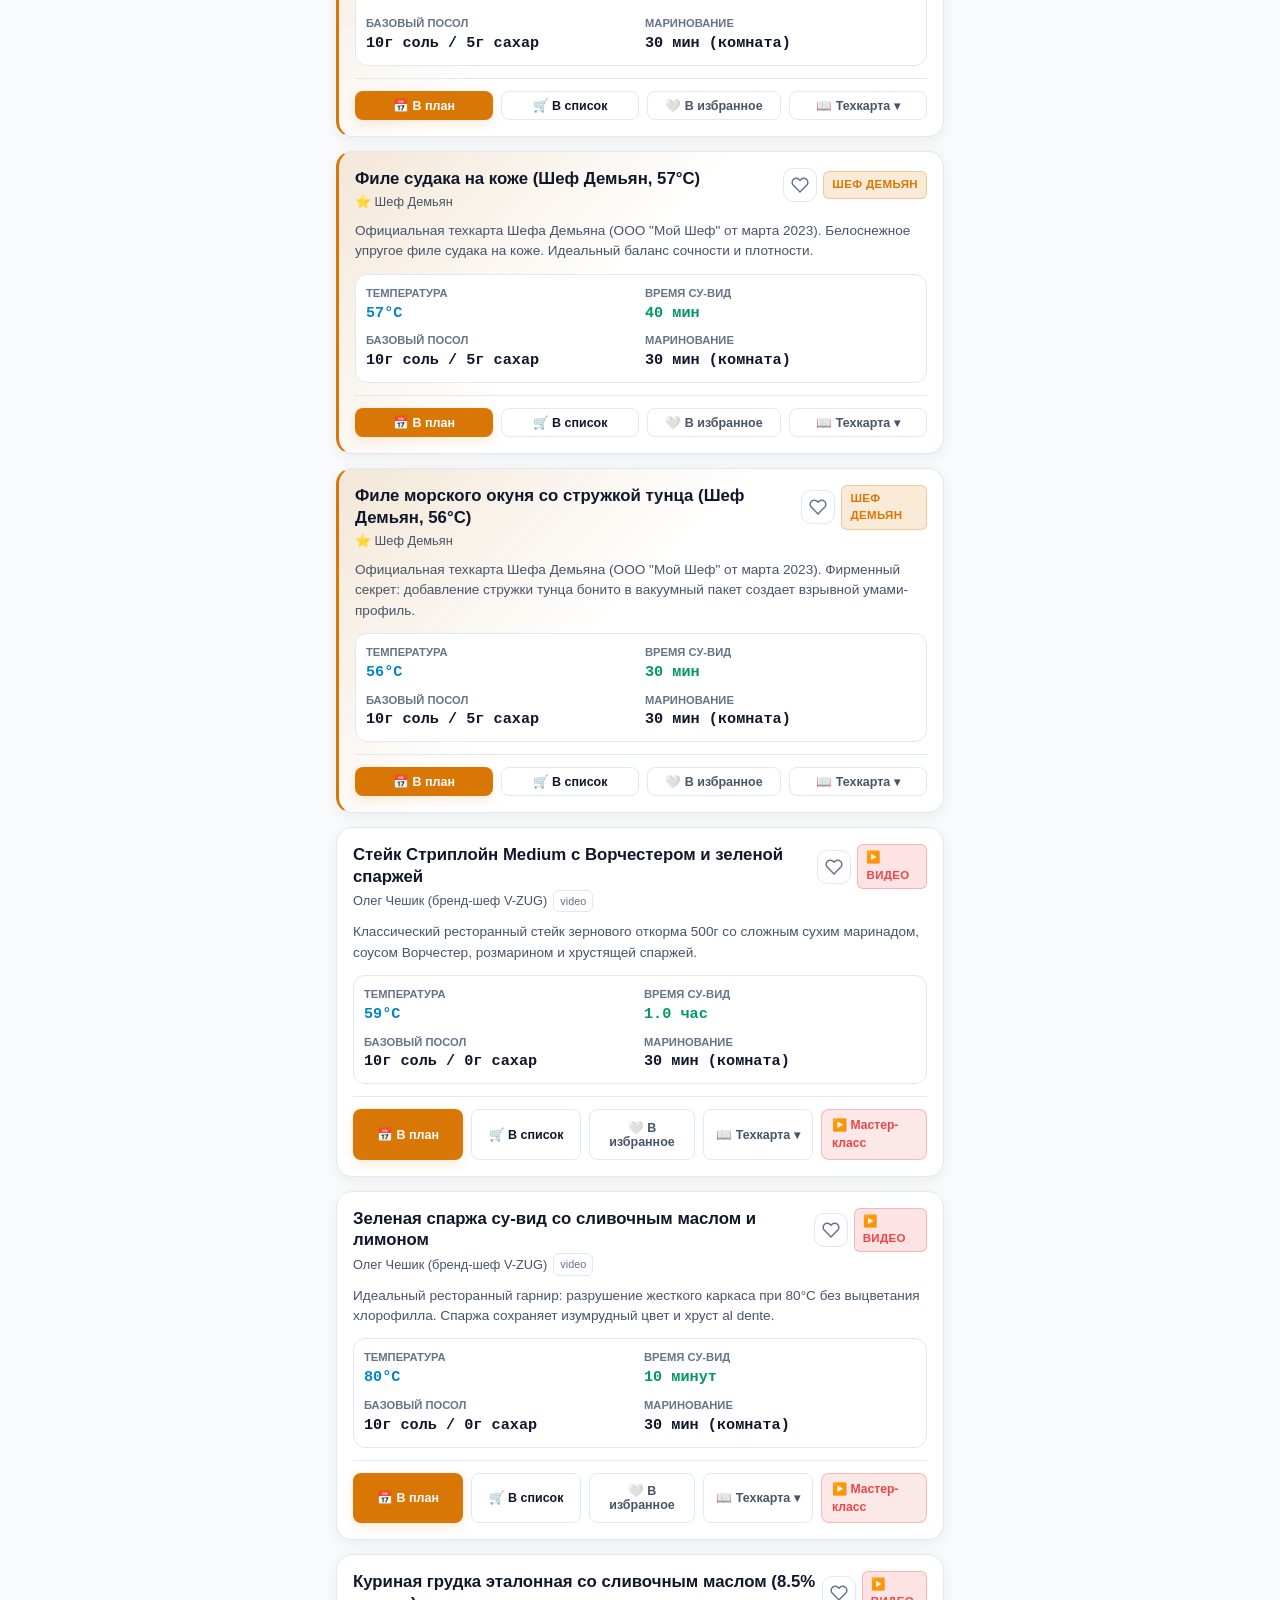
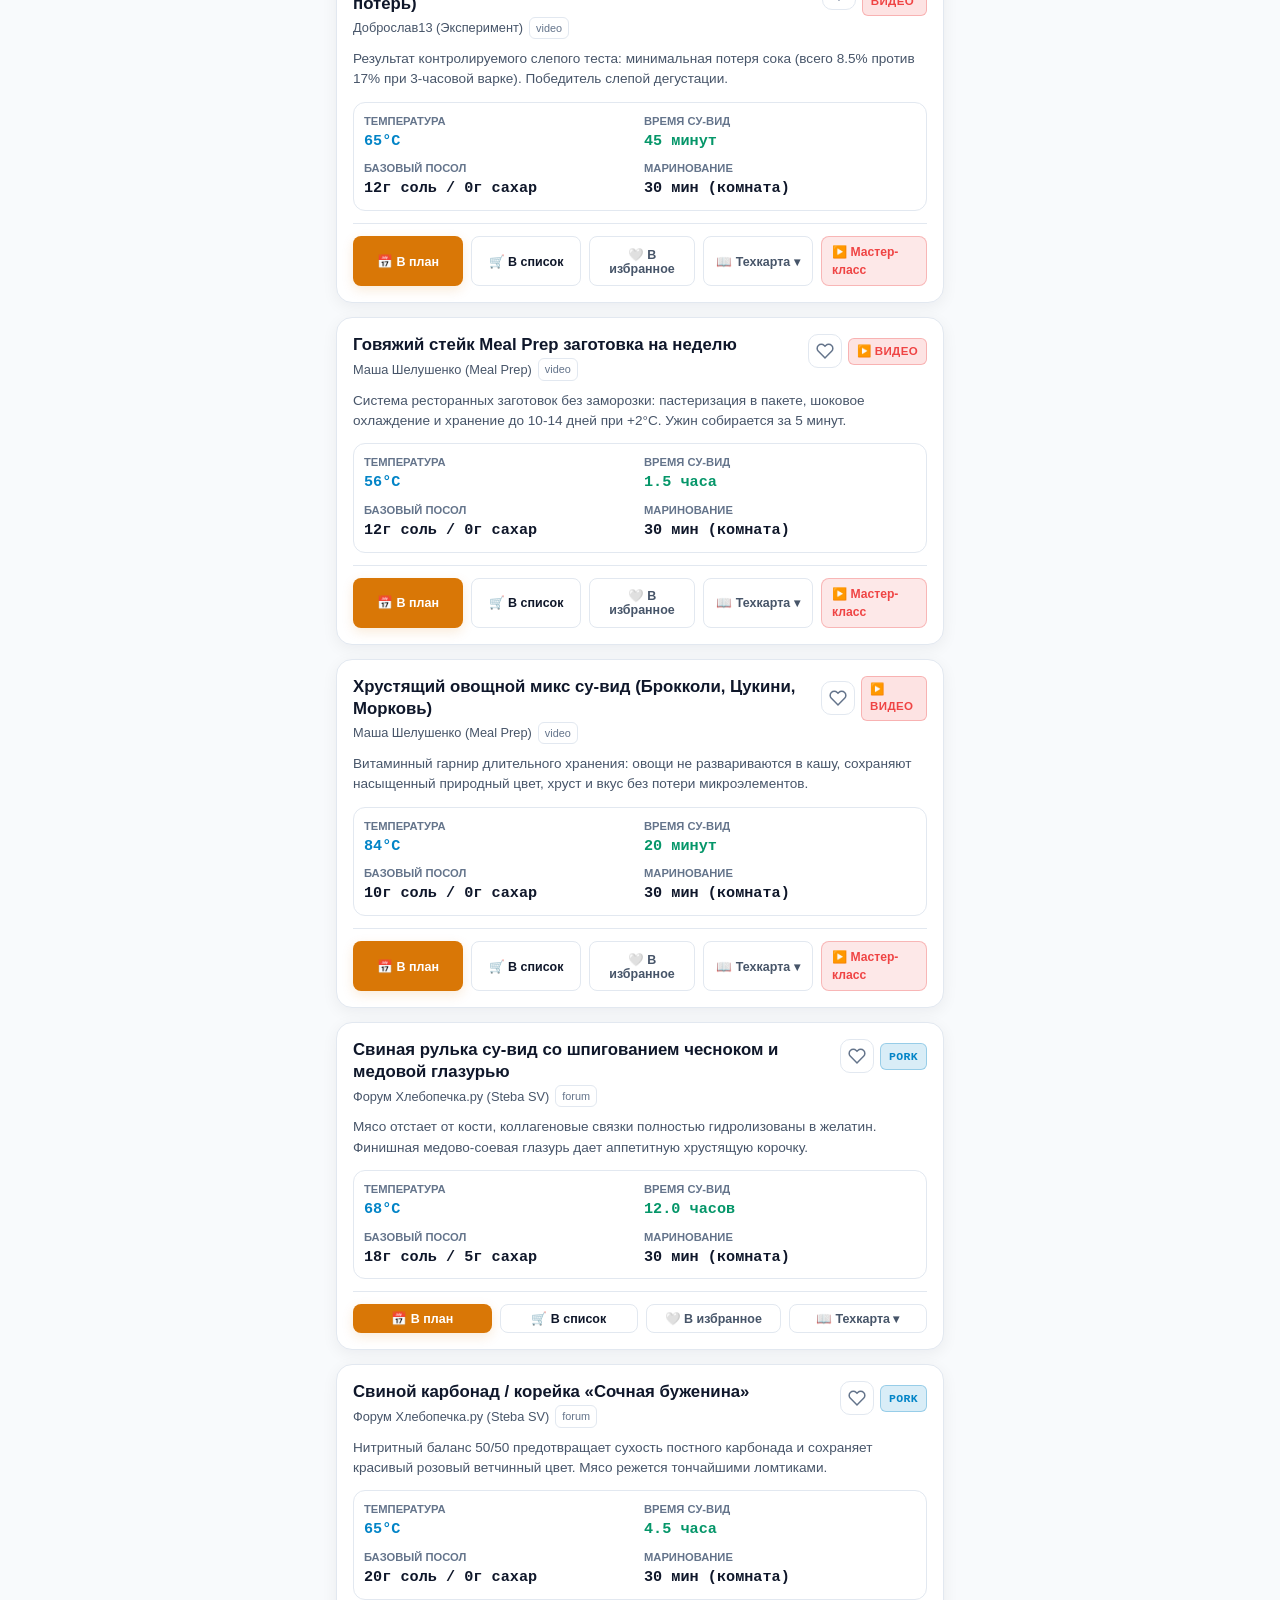
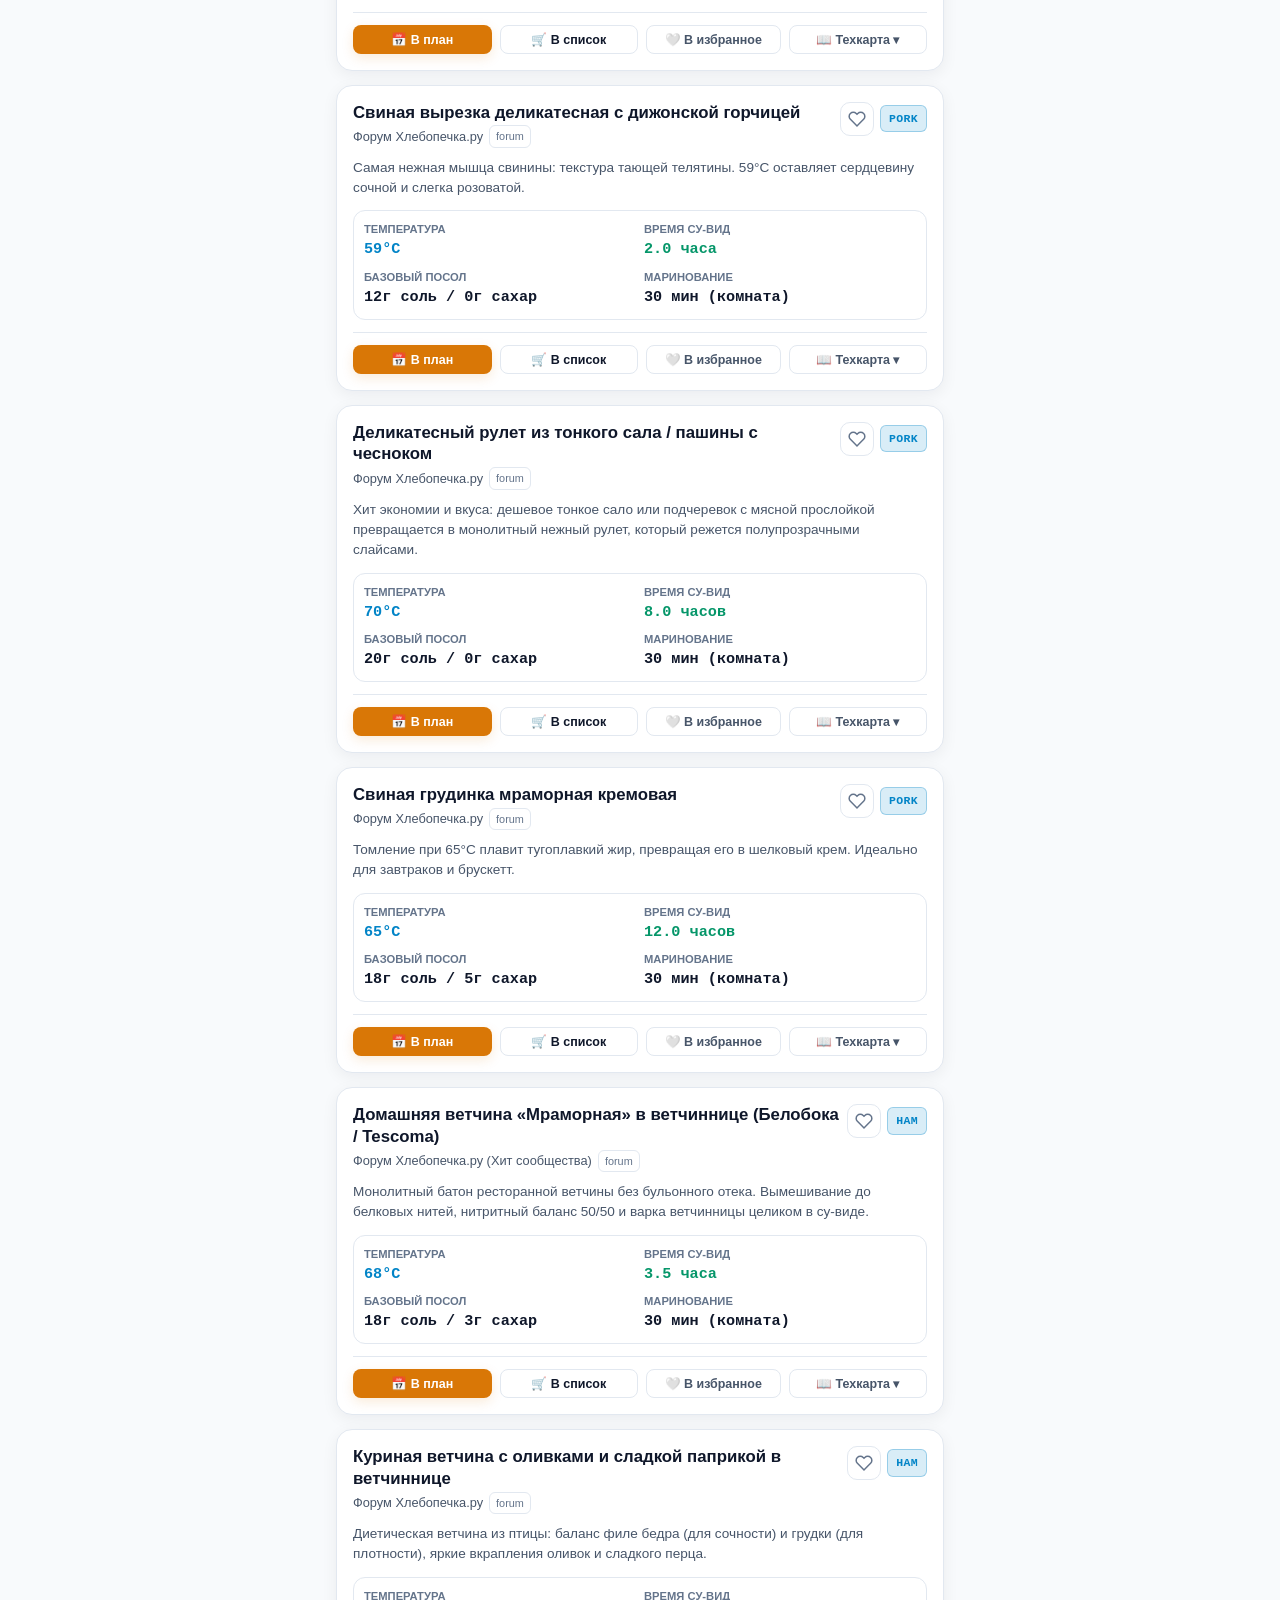
==== commit 973b45e8: "feat: v3.13 — 10 Hlebopechka recipes & elegant photo gallery lightbox" ====
--- a/index.html
+++ b/index.html
@@ -9,7 +9,7 @@
   <meta name="apple-mobile-web-app-status-bar-style" content="black-translucent">
   <title>Sous-Vide Chef Lab</title>
   <link rel="manifest" href="manifest.json">
-  <link rel="stylesheet" href="style.css?v=3.12">
+  <link rel="stylesheet" href="style.css?v=3.13">
   <script>
     (function() {
       try {
@@ -36,12 +36,12 @@
             <line x1="3" y1="6" x2="21" y2="6"></line>
             <line x1="3" y1="18" x2="21" y2="18"></line>
           </svg>
-          <span class="menu-badge-count" id="header-recipe-count">94</span>
+          <span class="menu-badge-count" id="header-recipe-count">104</span>
         </button>
         <div>
           <div style="display: flex; align-items: center; gap: 6px;">
             <h1 class="brand-title">Sous-Vide Lab</h1>
-            <span class="app-version-badge" id="app-version-badge" onclick="showAppVersionInfo()" title="Версия приложения — нажмите для проверки">v3.12</span>
+            <span class="app-version-badge" id="app-version-badge" onclick="showAppVersionInfo()" title="Версия приложения — нажмите для проверки">v3.13</span>
           </div>
           <div class="brand-subtitle">Chef Guide & Timer</div>
         </div>
@@ -77,6 +77,7 @@
         <button class="chip" data-category="sides_hub">🥦 Гарниры и Супы</button>
         <button class="chip" data-category="desserts_hub">🍰 Десерты</button>
         <button class="chip" data-category="delicacy_hub">🫙 Деликатесы</button>
+        <button class="chip" data-category="photo_hub">📸 С фото</button>
         <button class="chip" data-category="collections_hub">⭐️ Коллекции</button>
       </div>
 
@@ -1584,7 +1585,7 @@
         <div>
           <div style="display: flex; align-items: center; gap: 6px;">
             <h2 class="drawer-title">Навигатор рецептов</h2>
-            <span class="app-version-badge" style="font-size: 0.68rem; padding: 1px 6px;" onclick="showAppVersionInfo()">v3.12</span>
+            <span class="app-version-badge" style="font-size: 0.68rem; padding: 1px 6px;" onclick="showAppVersionInfo()">v3.13</span>
           </div>
           <div class="drawer-subtitle" id="drawer-total-count">Все рецепты и категории</div>
         </div>
@@ -1605,7 +1606,7 @@
           + Добавить новый рецепт
         </button>
         <button class="btn btn-secondary btn-sm" style="width: 100%; font-size: 0.76rem; display: flex; align-items: center; justify-content: center; gap: 6px;" onclick="forceAppUpdate()" title="Очистить локальный кэш браузера и перезагрузить свежую версию">
-          🔄 Проверить и форсировать обновление (v3.12)
+          🔄 Проверить и форсировать обновление (v3.13)
         </button>
       </div>
     </div>
@@ -1750,6 +1751,26 @@
     </div>
   </div>
 
+  <!-- VIEW MODAL: IMAGE LIGHTBOX MODAL -->
+  <div class="modal-backdrop" id="image-lightbox-modal" onclick="closeImageModal()">
+    <div class="modal-sheet image-modal-sheet" onclick="event.stopPropagation()">
+      <div class="image-modal-header">
+        <h3 class="modal-title" id="image-modal-title" style="font-size: 1rem; margin: 0; display: flex; align-items: center; gap: 8px;">
+          <span>📸 Фото блюда</span>
+        </h3>
+        <button class="btn-icon" onclick="closeImageModal()" title="Закрыть (Esc)">&times;</button>
+      </div>
+      <div class="image-modal-body">
+        <div class="image-modal-frame">
+          <img id="image-modal-img" class="image-modal-img" src="" alt="Фото блюда">
+        </div>
+        <div class="image-modal-meta" id="image-modal-meta">
+          <!-- Injected dynamically -->
+        </div>
+      </div>
+    </div>
+  </div>
+
   <!-- Floating Batch Runner Toast / Bar -->
   <div class="floating-batch-bar" id="floating-batch-bar" style="display: none;">
     <div class="batch-bar-content">
@@ -1766,6 +1787,6 @@
     </div>
   </div>
 
-  <script src="app.js?v=3.12"></script>
+  <script src="app.js?v=3.13"></script>
 </body>
 </html>
--- a/style.css
+++ b/style.css
@@ -2359,3 +2359,172 @@
   font-weight: 600;
   color: var(--text-primary);
 }
+
+/* ==========================================================================
+   Recipe Media & Photo Showcase (Anti-Slop Elegant UI)
+   ========================================================================== */
+.recipe-card-media {
+  position: relative;
+  width: calc(100% + 32px);
+  margin: -16px -16px 14px -16px;
+  height: 175px;
+  overflow: hidden;
+  border-radius: 15px 15px 0 0;
+  cursor: pointer;
+  background: #0f172a;
+}
+
+.recipe-card-img {
+  width: 100%;
+  height: 100%;
+  object-fit: cover;
+  display: block;
+  transition: transform 0.45s cubic-bezier(0.16, 1, 0.3, 1), filter 0.3s ease;
+}
+
+.card:hover .recipe-card-img {
+  transform: scale(1.04);
+}
+
+.recipe-card-media-overlay {
+  position: absolute;
+  inset: 0;
+  background: linear-gradient(180deg, rgba(15, 23, 42, 0.05) 0%, rgba(15, 23, 42, 0.25) 45%, rgba(15, 23, 42, 0.9) 100%);
+  display: flex;
+  justify-content: space-between;
+  align-items: flex-end;
+  padding: 10px 14px;
+  pointer-events: none;
+}
+
+.recipe-photo-badge {
+  font-size: 0.72rem;
+  font-weight: 600;
+  padding: 3px 8px;
+  border-radius: 6px;
+  background: rgba(15, 23, 42, 0.82);
+  backdrop-filter: blur(6px);
+  color: #f1f5f9;
+  border: 1px solid rgba(255, 255, 255, 0.18);
+  box-shadow: 0 2px 5px rgba(0, 0, 0, 0.25);
+  display: inline-flex;
+  align-items: center;
+  gap: 4px;
+}
+
+.recipe-zoom-hint {
+  font-size: 0.72rem;
+  font-weight: 600;
+  padding: 3px 9px;
+  border-radius: 6px;
+  background: rgba(245, 158, 11, 0.9);
+  color: #0f172a;
+  backdrop-filter: blur(6px);
+  box-shadow: 0 2px 5px rgba(0, 0, 0, 0.3);
+  transition: transform 0.2s ease, background 0.2s ease;
+  display: inline-flex;
+  align-items: center;
+  gap: 4px;
+}
+
+.card:hover .recipe-zoom-hint {
+  transform: translateY(-2px);
+  background: #fbbf24;
+}
+
+.badge-photo {
+  background: rgba(245, 158, 11, 0.14);
+  color: #fbbf24;
+  border: 1px solid rgba(245, 158, 11, 0.32);
+}
+
+/* Expanded Techcard Photo Showcase */
+.recipe-photo-showcase {
+  margin: 14px 0 10px 0;
+  border-radius: 12px;
+  overflow: hidden;
+  border: 1px solid var(--border-card);
+  background: var(--bg-surface);
+}
+
+.recipe-photo-full {
+  width: 100%;
+  max-height: 280px;
+  object-fit: cover;
+  display: block;
+  cursor: pointer;
+  transition: opacity 0.2s ease;
+}
+
+.recipe-photo-full:hover {
+  opacity: 0.95;
+}
+
+.recipe-photo-caption {
+  padding: 8px 12px;
+  font-size: 0.78rem;
+  color: var(--text-secondary);
+  display: flex;
+  justify-content: space-between;
+  align-items: center;
+  flex-wrap: wrap;
+  gap: 8px;
+  background: rgba(15, 23, 42, 0.5);
+  border-top: 1px solid var(--border-subtle);
+}
+
+/* Image Lightbox Modal */
+.image-modal-sheet {
+  max-width: 680px;
+  width: 95%;
+  padding: 0;
+  overflow: hidden;
+  background: var(--bg-card);
+  border: 1px solid var(--border-card);
+  border-radius: 18px;
+  box-shadow: 0 24px 48px rgba(0, 0, 0, 0.65);
+}
+
+.image-modal-header {
+  display: flex;
+  justify-content: space-between;
+  align-items: center;
+  padding: 14px 18px;
+  border-bottom: 1px solid var(--border-card);
+}
+
+.image-modal-body {
+  padding: 0;
+}
+
+.image-modal-frame {
+  width: 100%;
+  max-height: 70vh;
+  background: #000;
+  display: flex;
+  align-items: center;
+  justify-content: center;
+  overflow: hidden;
+}
+
+.image-modal-img {
+  width: 100%;
+  height: auto;
+  max-height: 70vh;
+  object-fit: contain;
+  display: block;
+}
+
+.image-modal-meta {
+  padding: 12px 18px 16px 18px;
+  font-size: 0.84rem;
+  color: var(--text-secondary);
+  border-top: 1px solid var(--border-card);
+  background: var(--bg-surface);
+  line-height: 1.45;
+}
+
+.image-modal-meta strong {
+  color: var(--text-primary);
+}
+
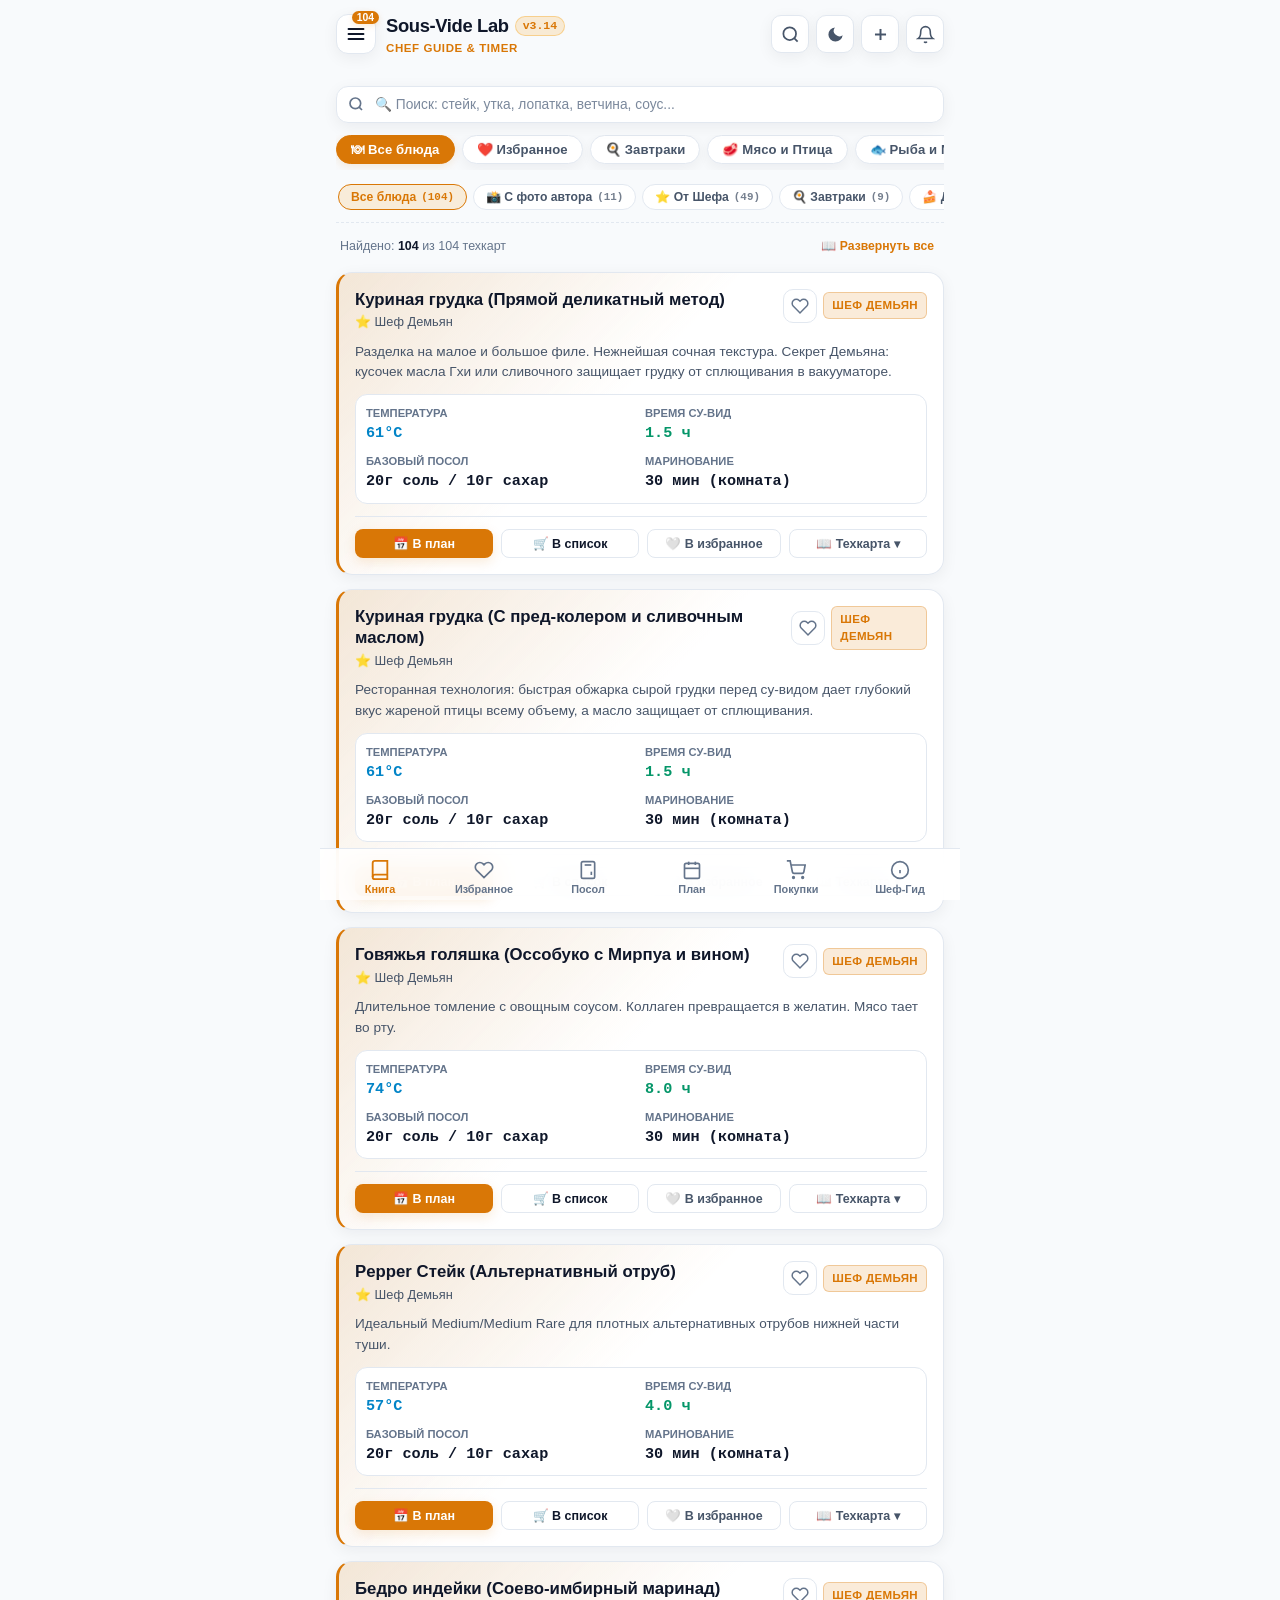
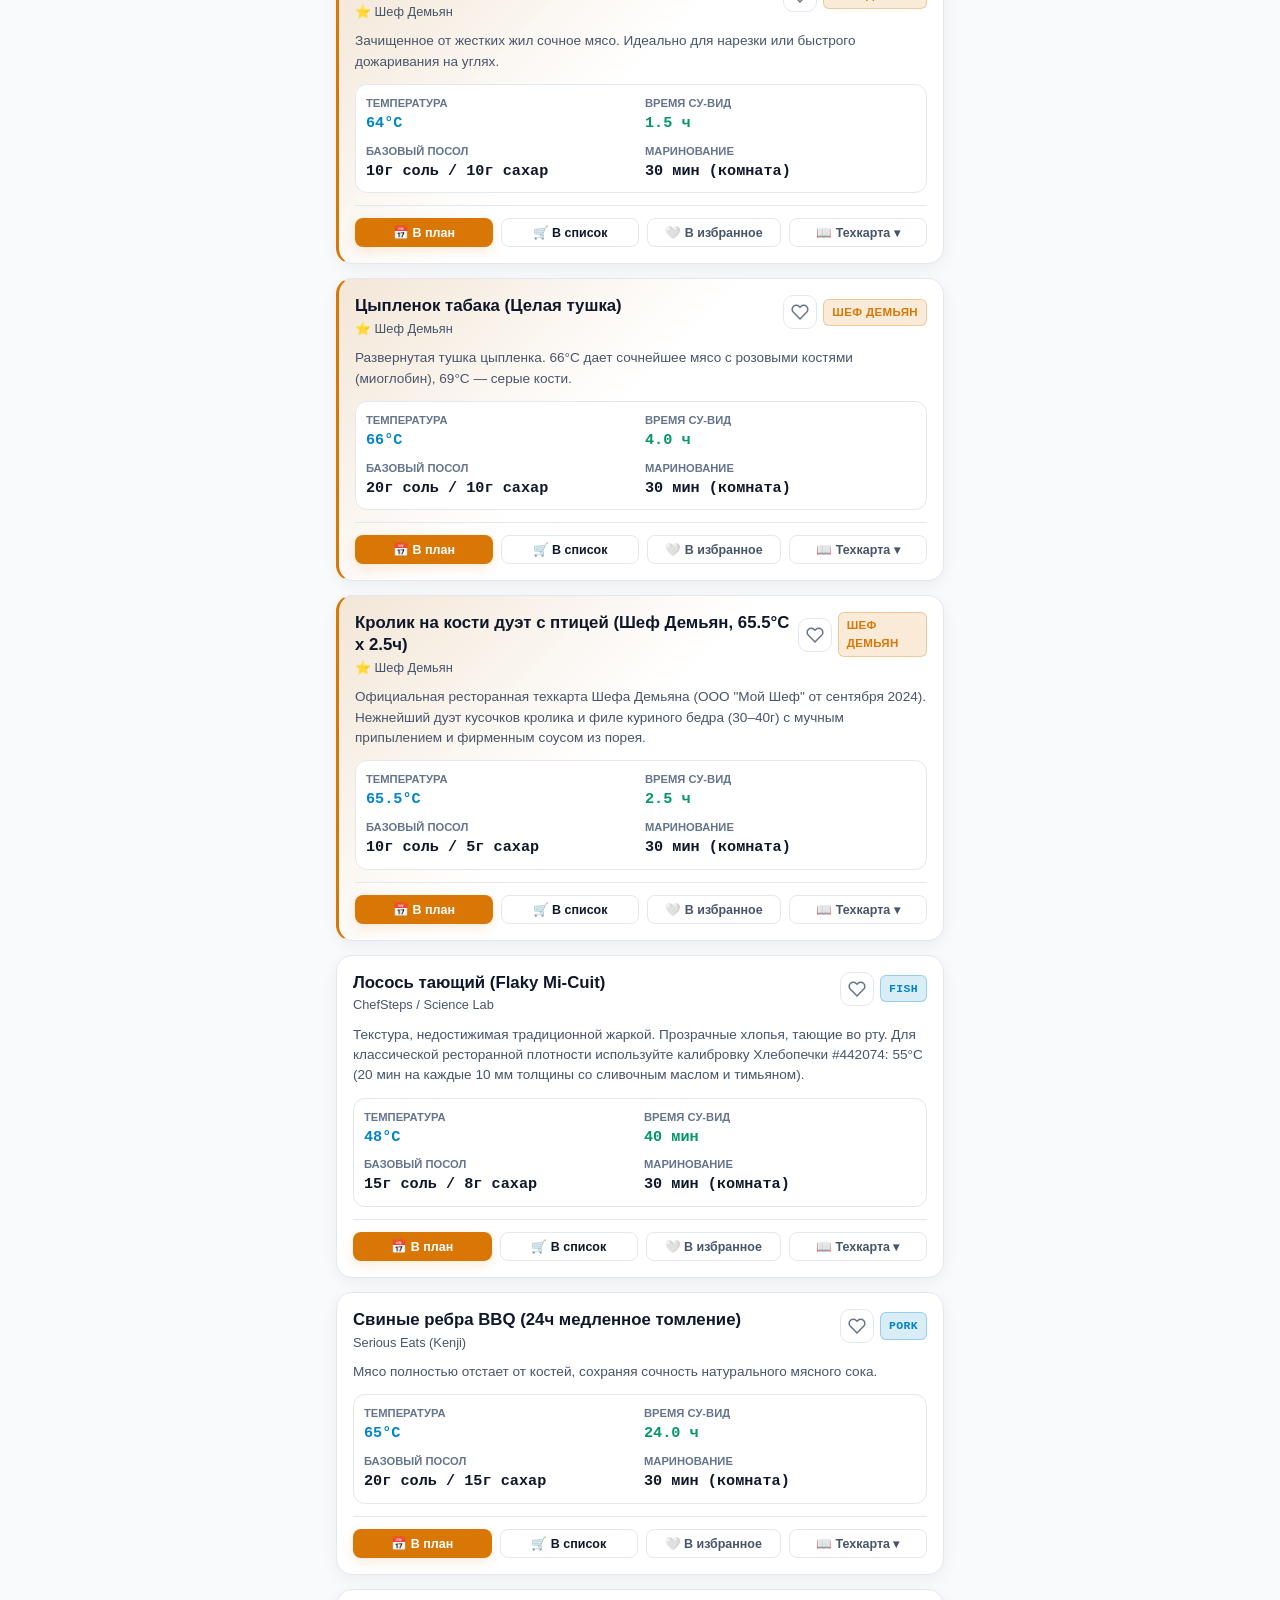
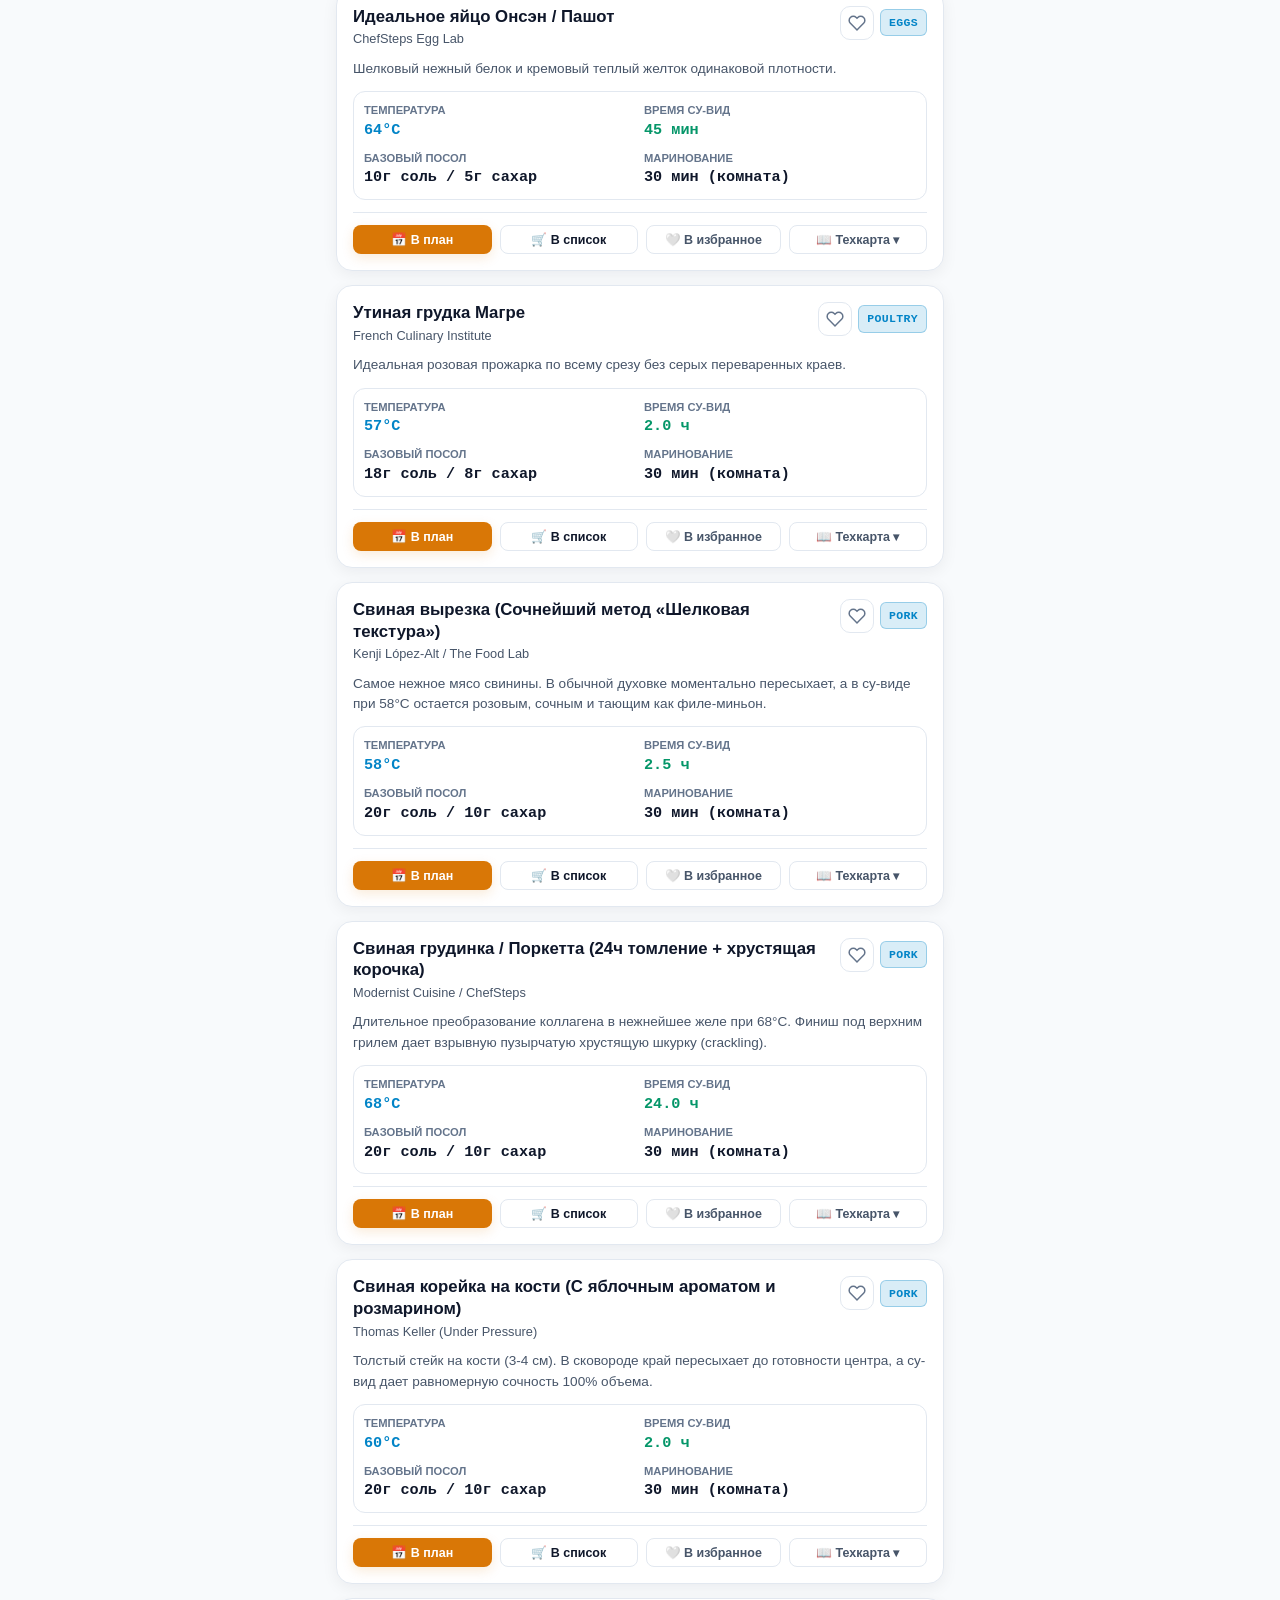
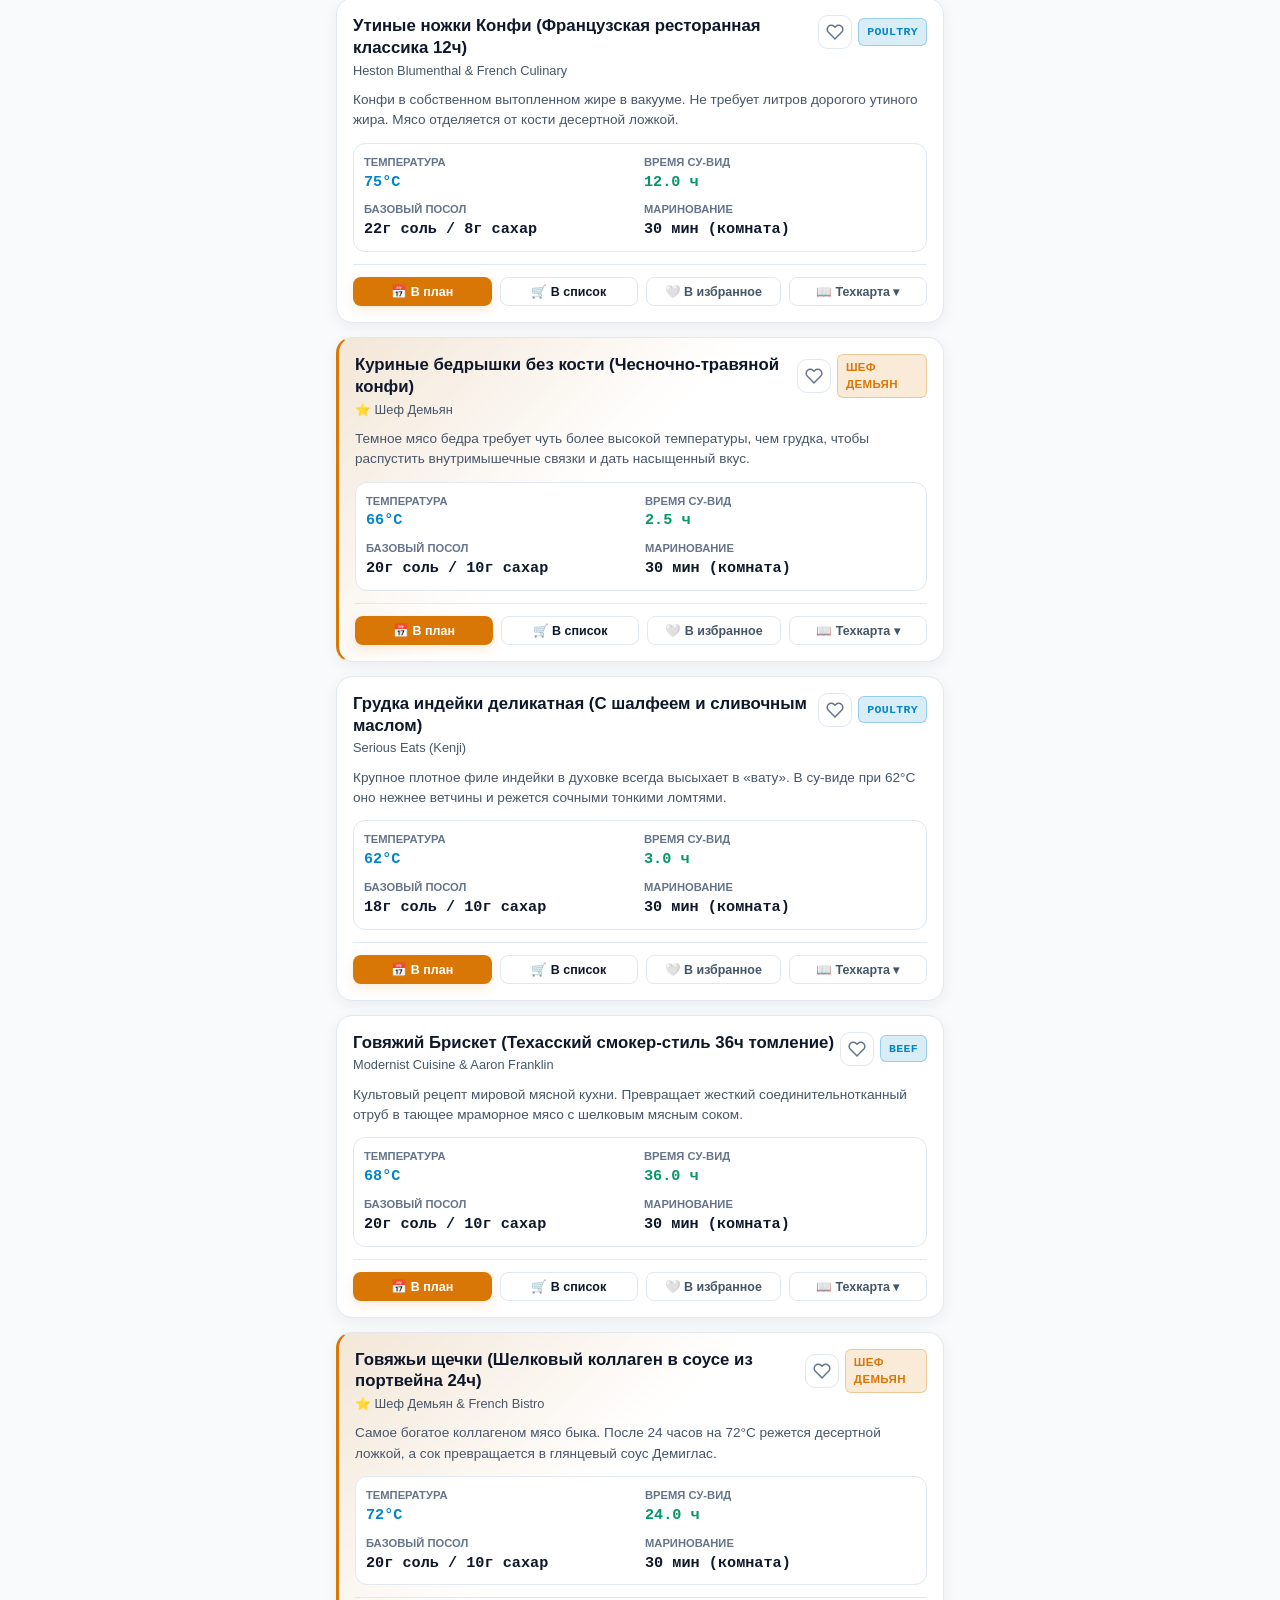
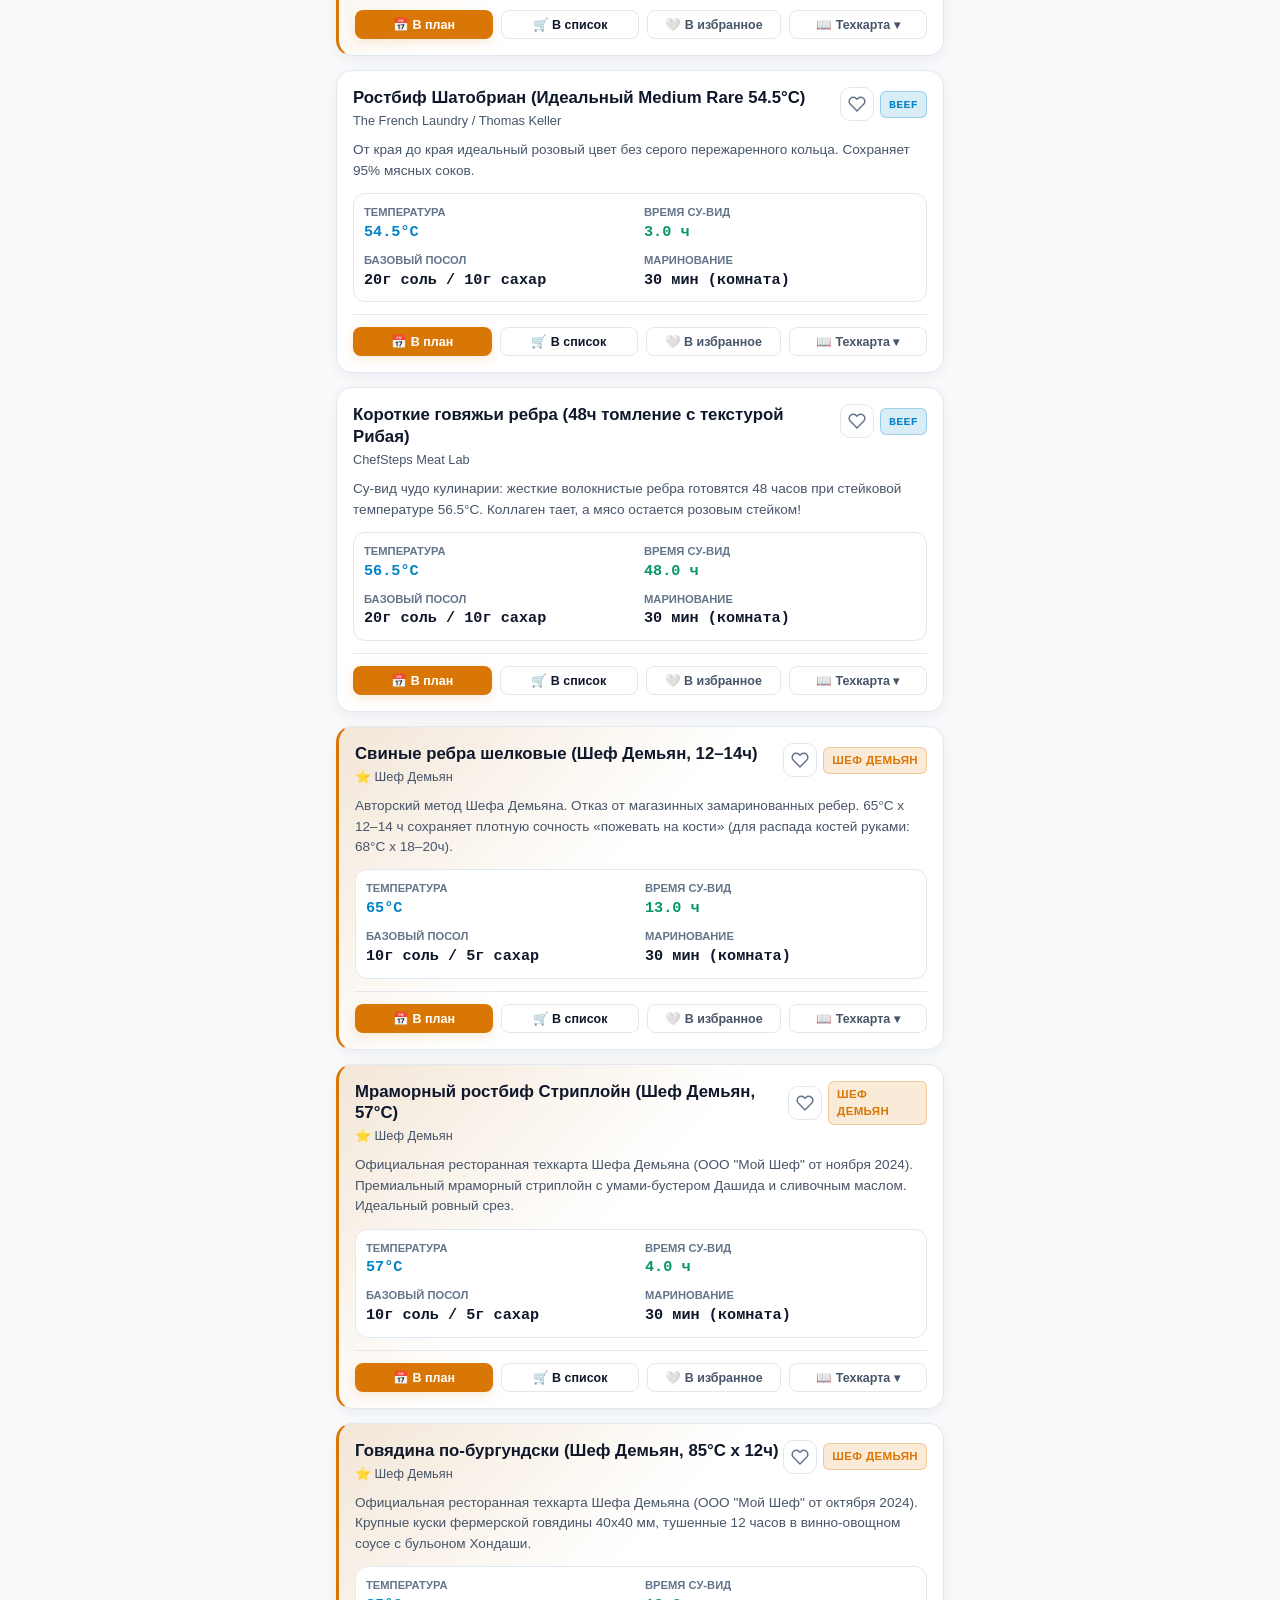
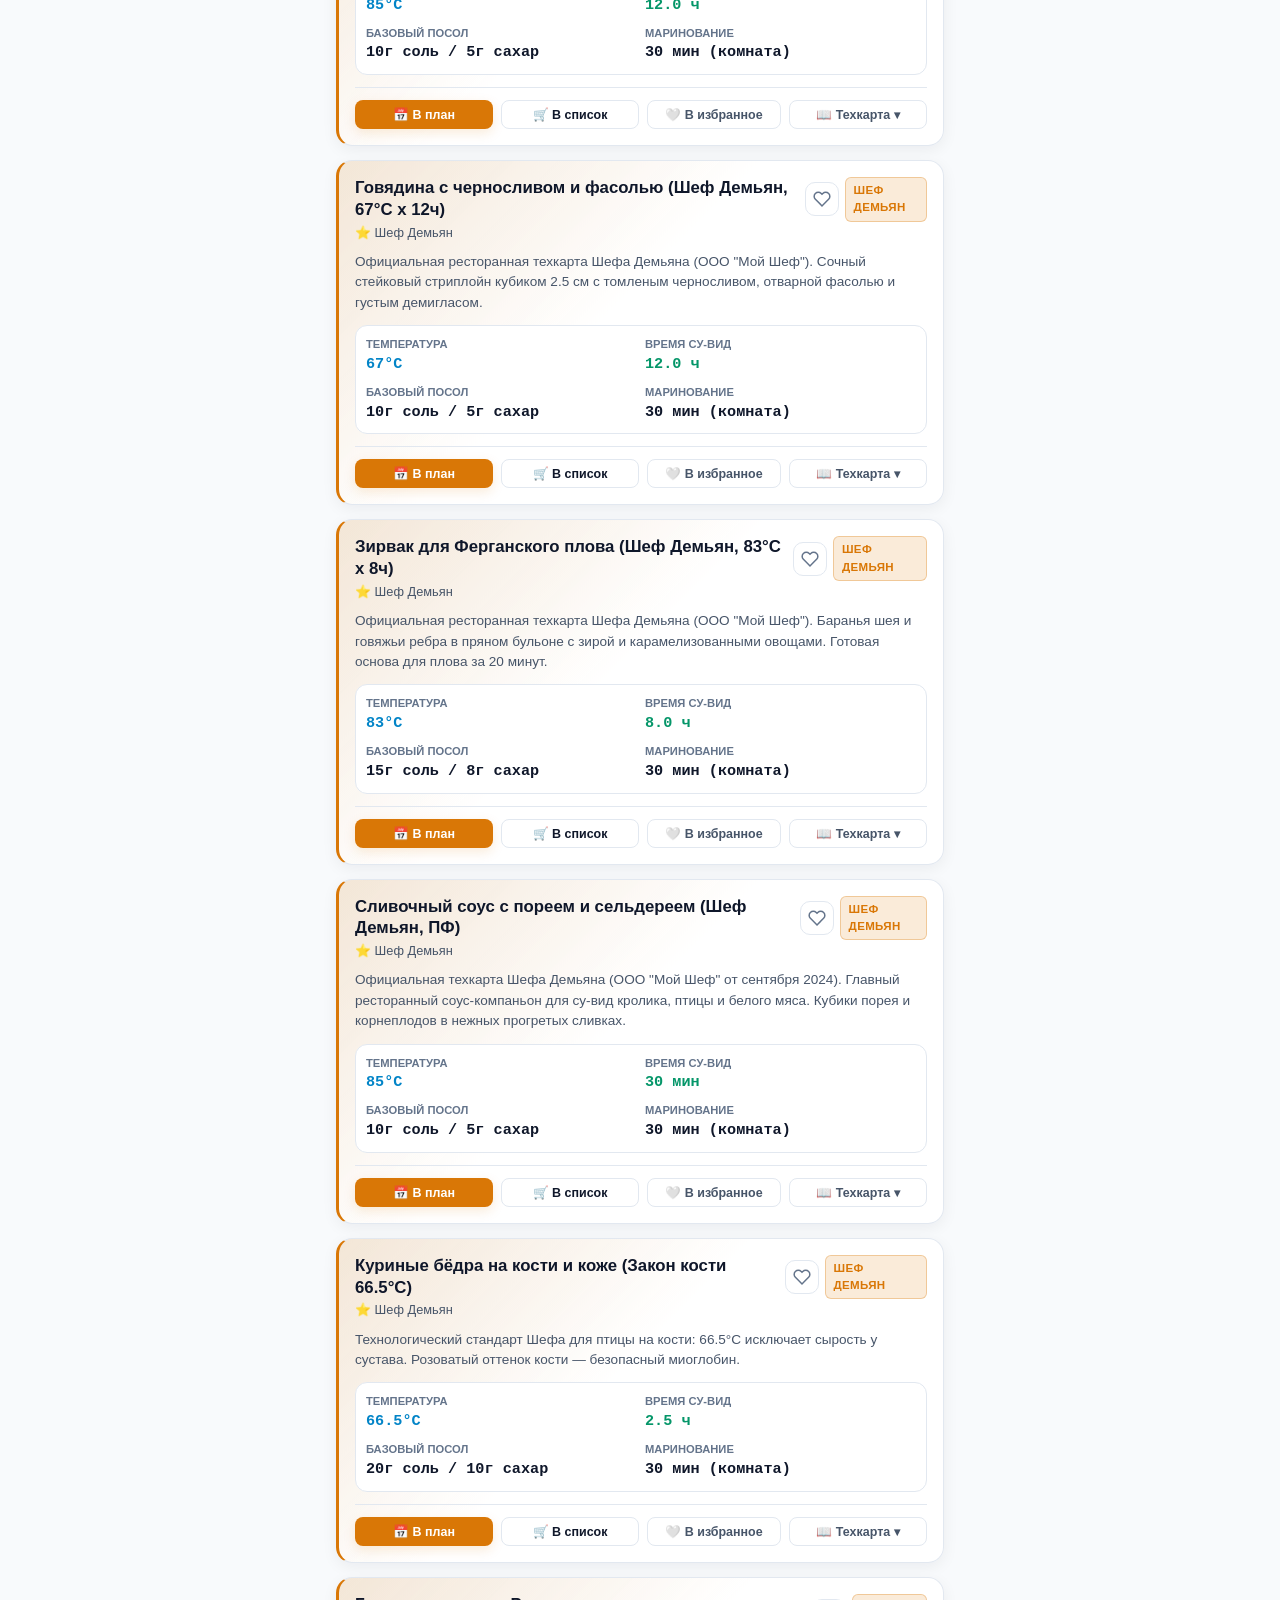
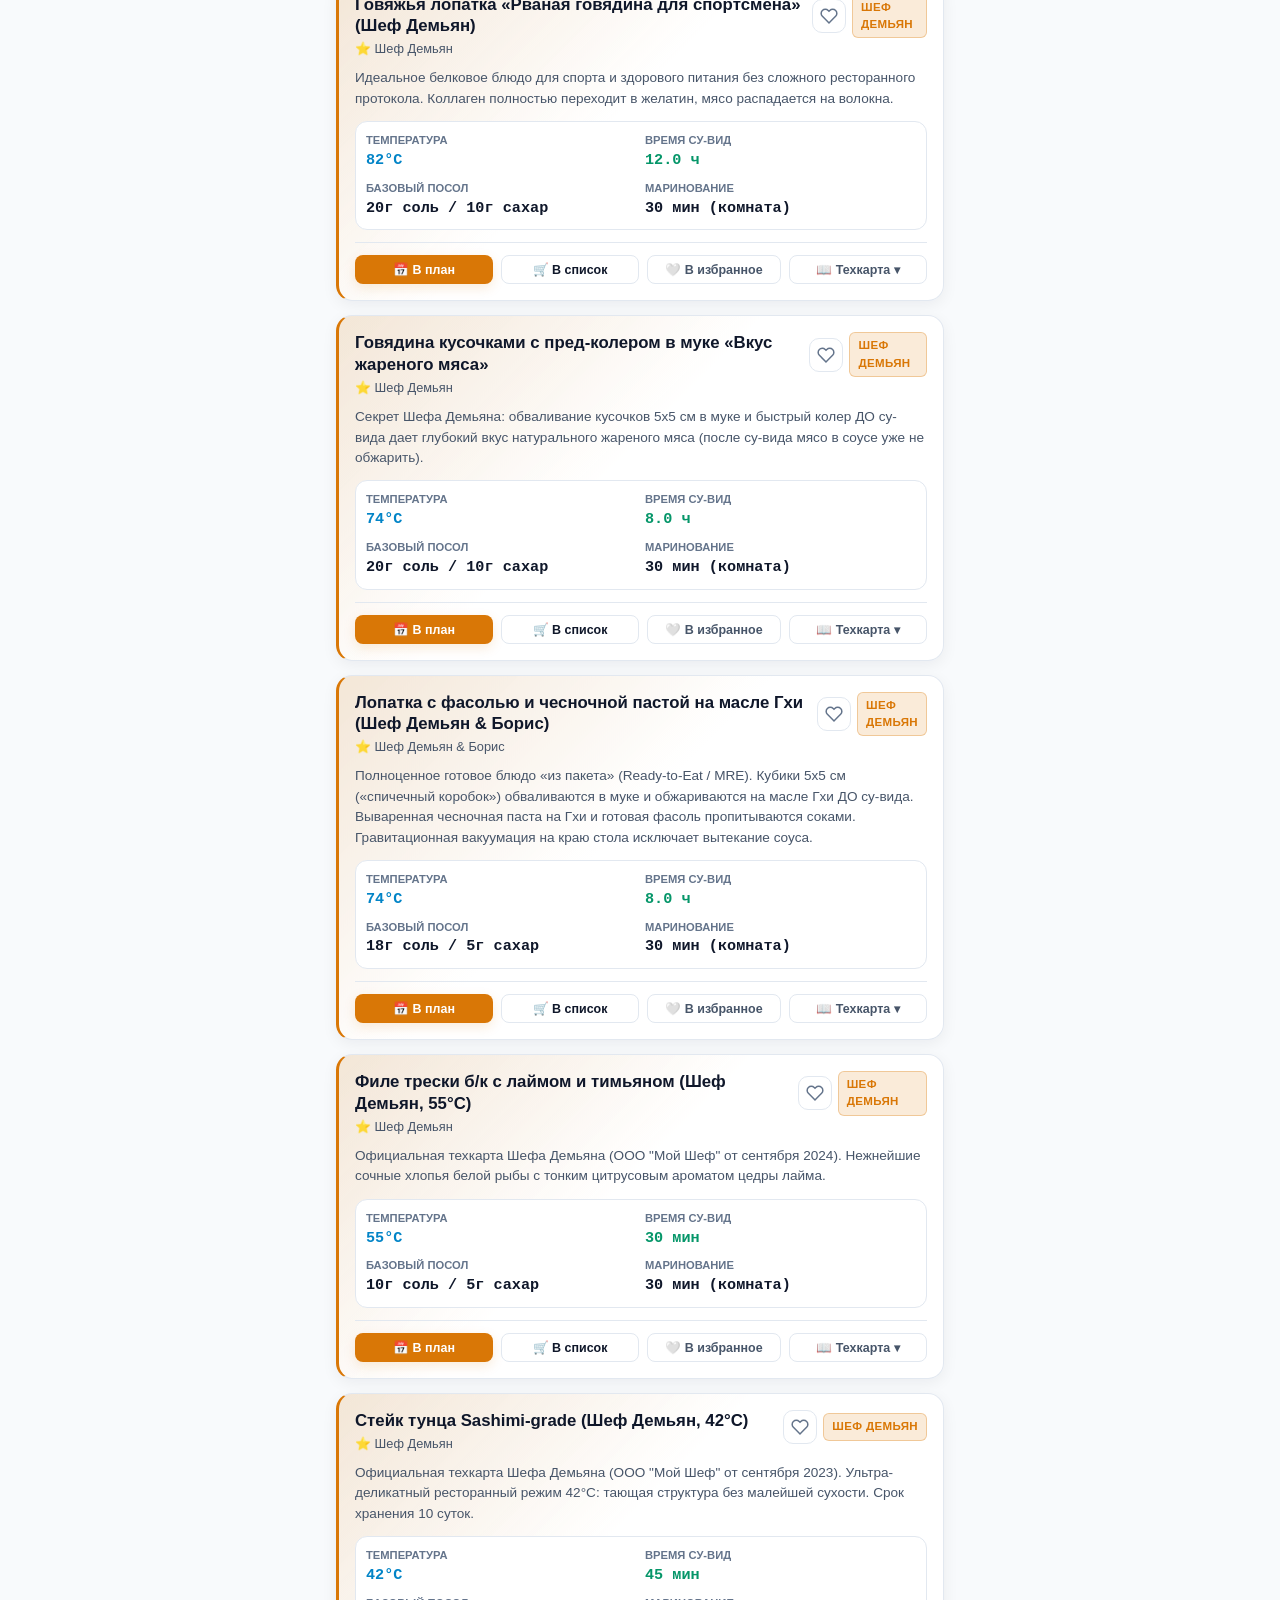
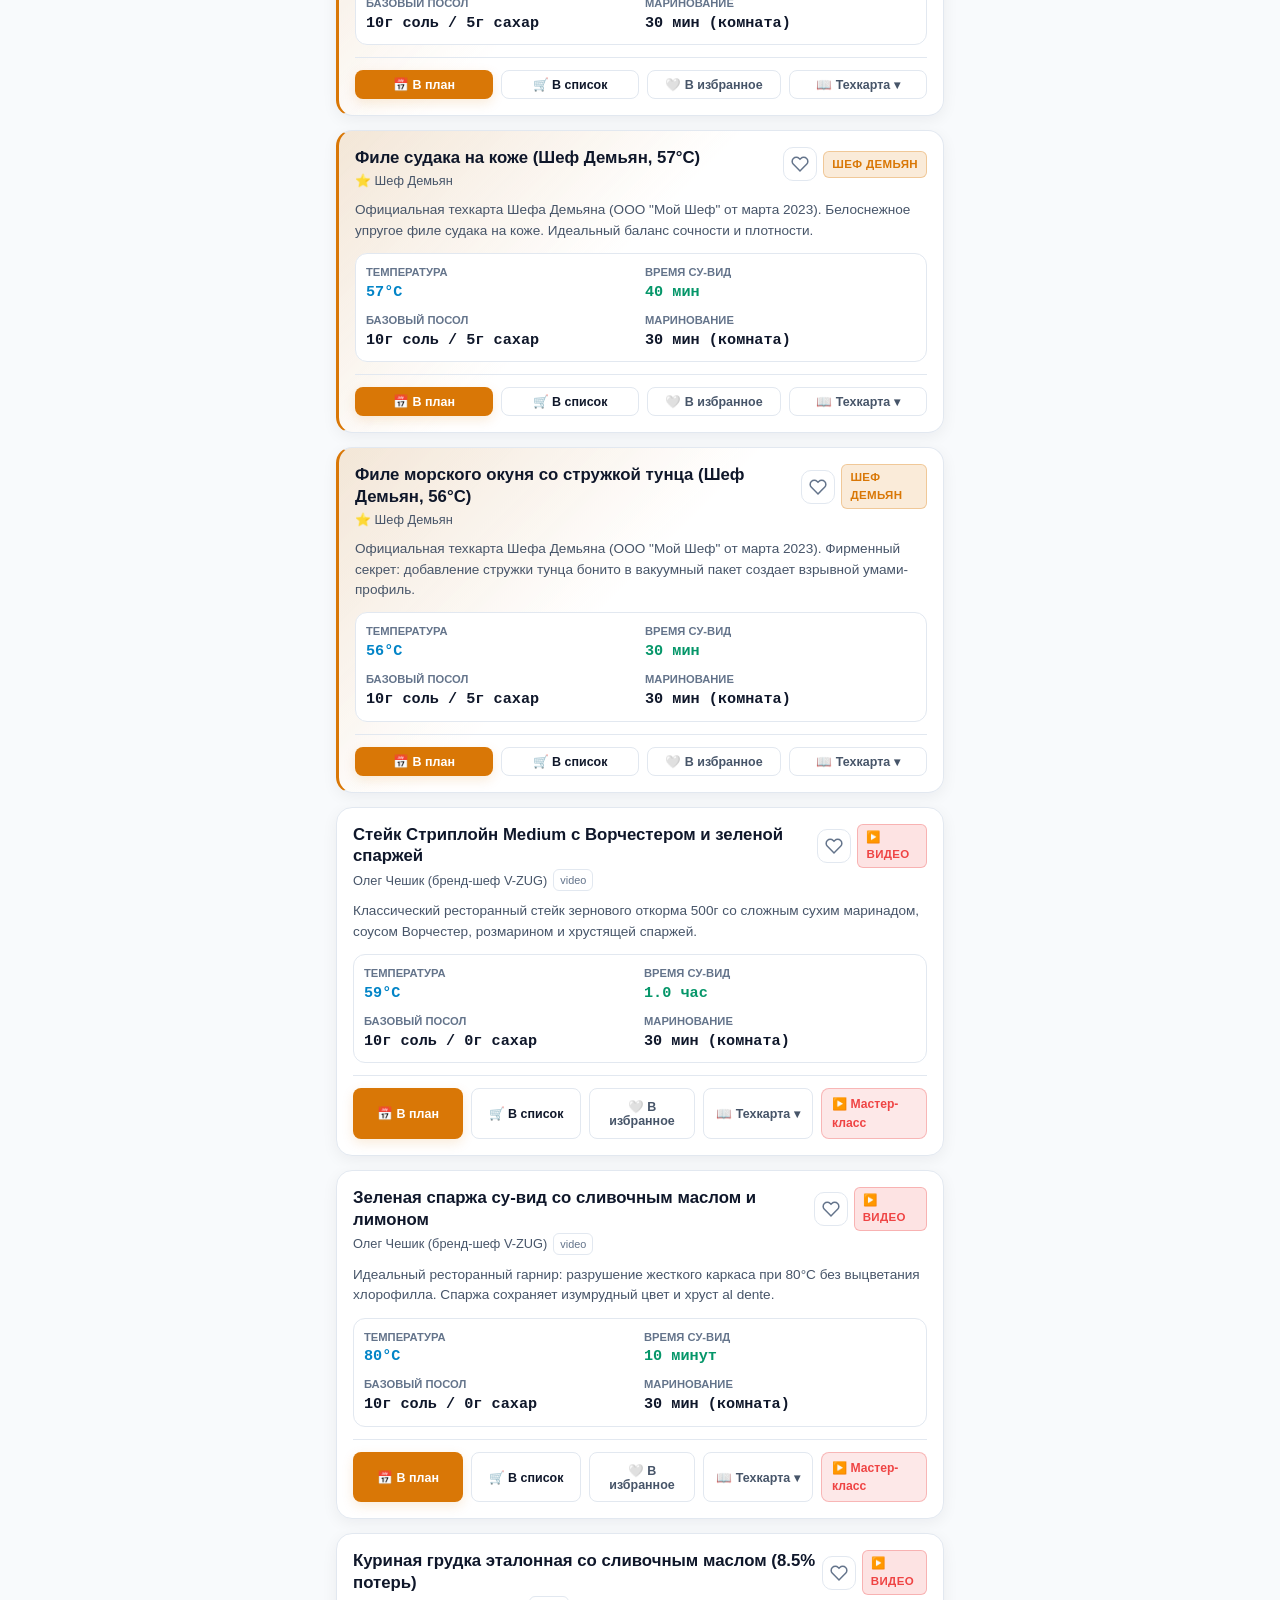
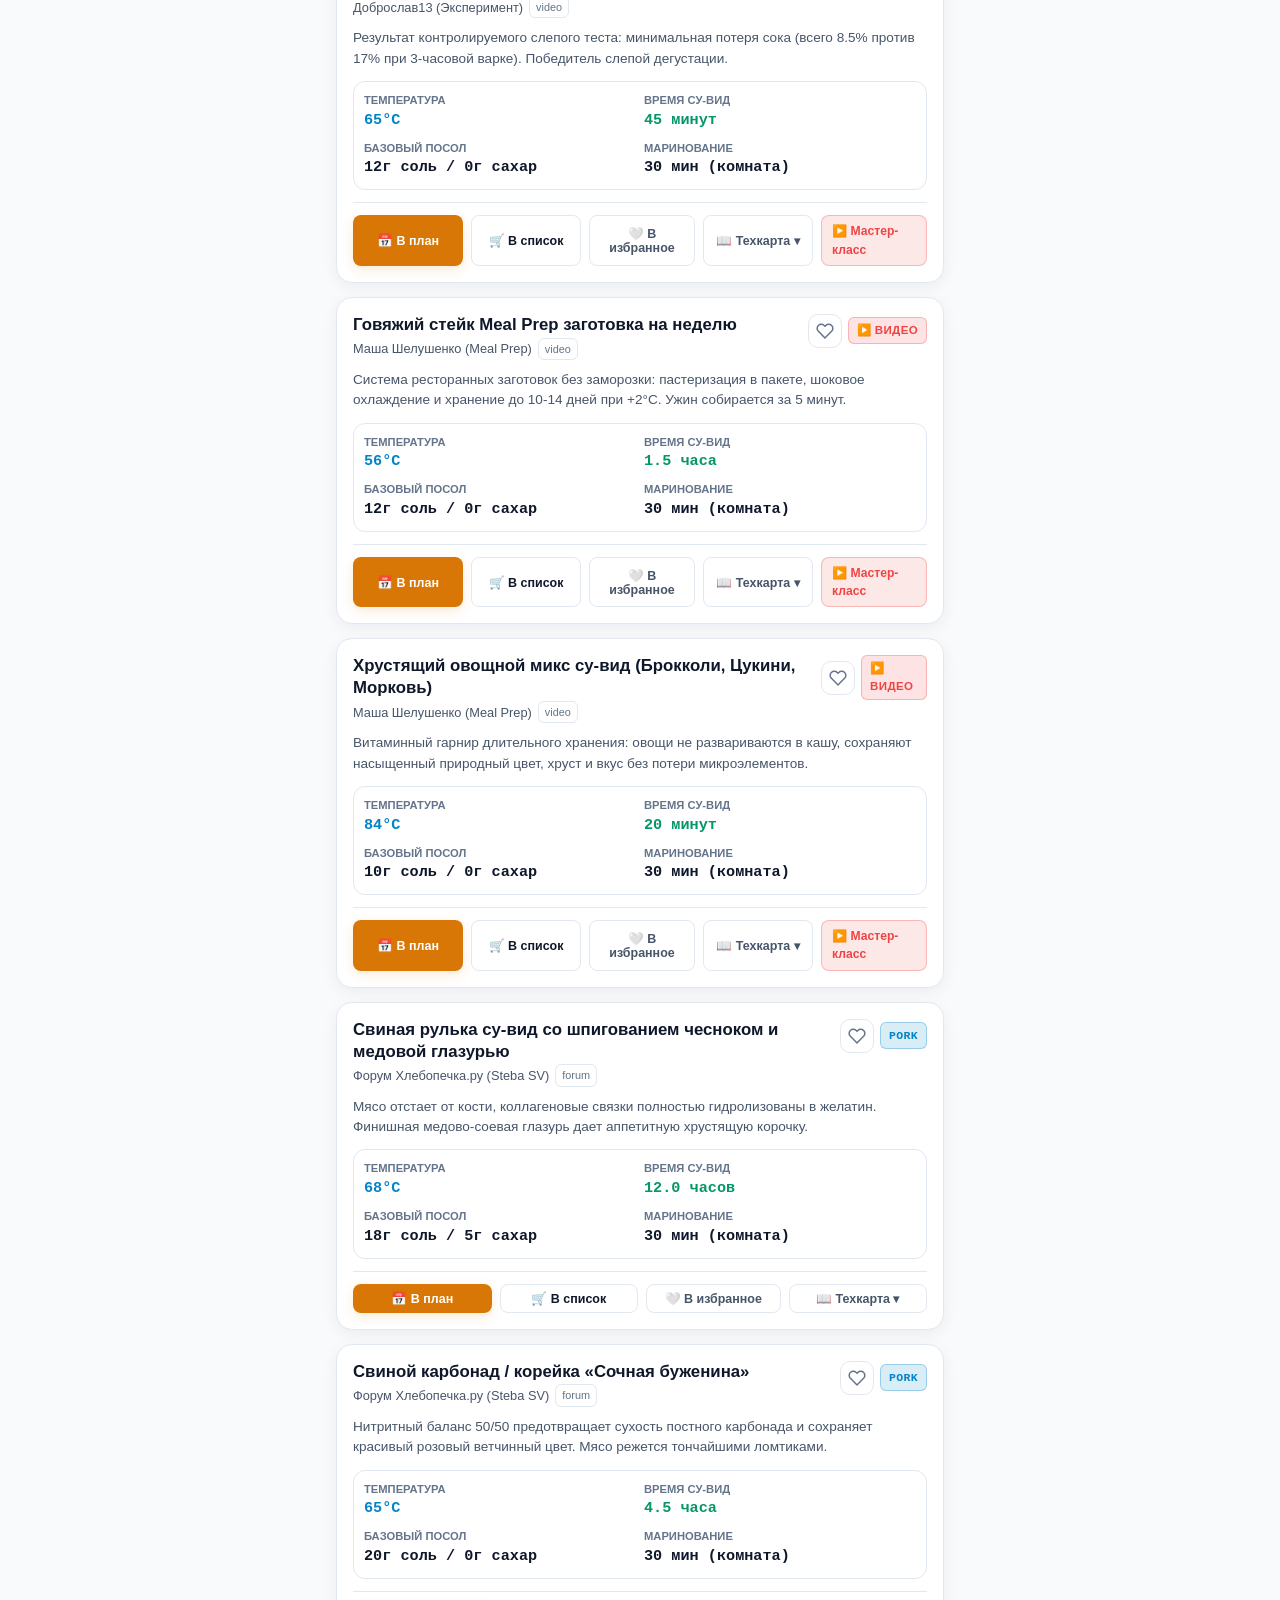
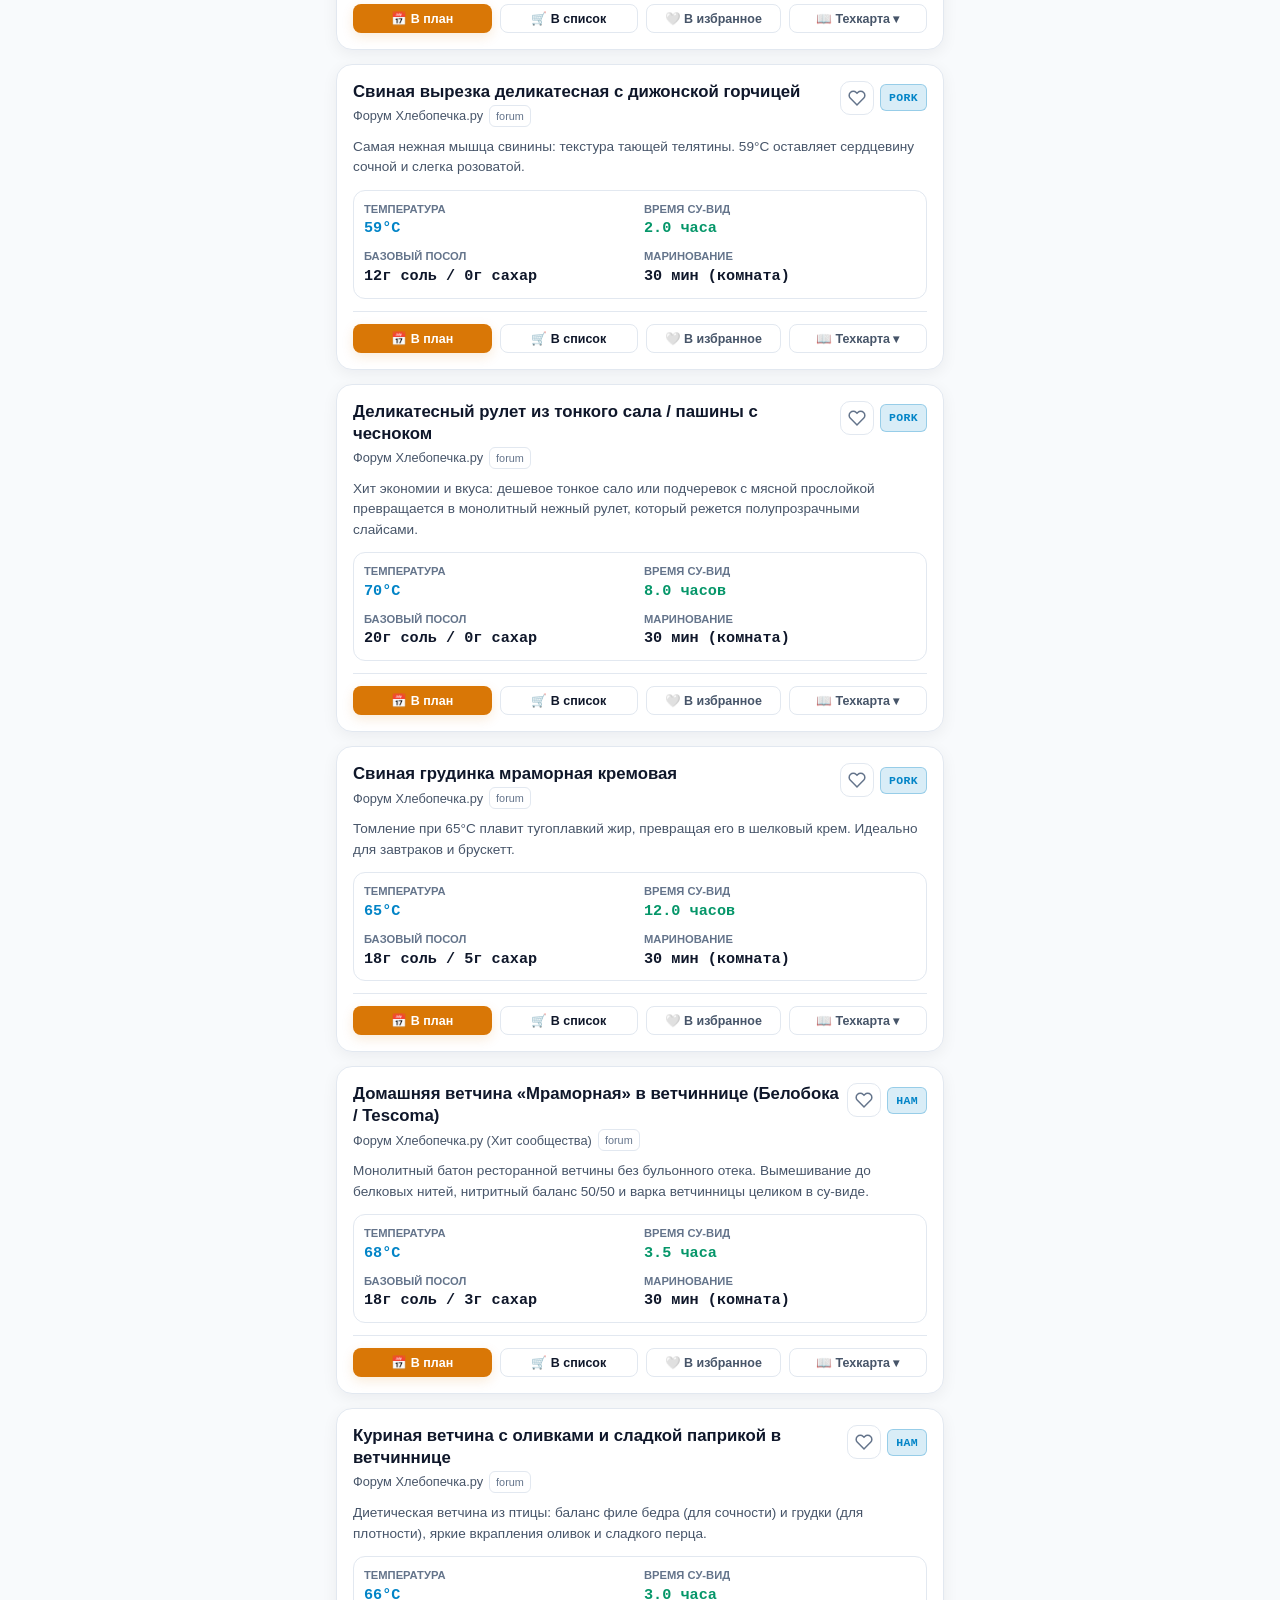
==== commit c759da42: "feat(header): implement sticky compact header with quick search navigation (v3.14)" ====
--- a/index.html
+++ b/index.html
@@ -9,7 +9,7 @@
   <meta name="apple-mobile-web-app-status-bar-style" content="black-translucent">
   <title>Sous-Vide Chef Lab</title>
   <link rel="manifest" href="manifest.json">
-  <link rel="stylesheet" href="style.css?v=3.13">
+  <link rel="stylesheet" href="style.css?v=3.14">
   <script>
     (function() {
       try {
@@ -28,34 +28,46 @@
   <div class="app-container">
 
     <!-- Header -->
-    <header class="app-header">
-      <div class="brand">
-        <button class="btn-menu-trigger" id="btn-open-drawer" onclick="openNavDrawer()" title="Навигатор рецептов">
-          <svg width="20" height="20" viewBox="0 0 24 24" fill="none" stroke="currentColor" stroke-width="2.2" stroke-linecap="round" stroke-linejoin="round">
-            <line x1="3" y1="12" x2="21" y2="12"></line>
-            <line x1="3" y1="6" x2="21" y2="6"></line>
-            <line x1="3" y1="18" x2="21" y2="18"></line>
-          </svg>
-          <span class="menu-badge-count" id="header-recipe-count">104</span>
-        </button>
-        <div>
-          <div style="display: flex; align-items: center; gap: 6px;">
-            <h1 class="brand-title">Sous-Vide Lab</h1>
-            <span class="app-version-badge" id="app-version-badge" onclick="showAppVersionInfo()" title="Версия приложения — нажмите для проверки">v3.13</span>
-          </div>
-          <div class="brand-subtitle">Chef Guide & Timer</div>
-        </div>
-      </div>
-      <div class="header-actions">
-        <button class="btn-icon" id="theme-toggle-btn" onclick="toggleTheme()" title="Переключить тему">
-          <svg id="theme-icon" width="20" height="20" viewBox="0 0 24 24" fill="none" stroke="currentColor" stroke-width="2"><circle cx="12" cy="12" r="5"></circle><line x1="12" y1="1" x2="12" y2="3"></line><line x1="12" y1="21" x2="12" y2="23"></line><line x1="4.22" y1="4.22" x2="5.64" y2="5.64"></line><line x1="18.36" y1="18.36" x2="19.78" y2="19.78"></line><line x1="1" y1="12" x2="3" y2="12"></line><line x1="21" y1="12" x2="23" y2="12"></line><line x1="4.22" y1="19.78" x2="5.64" y2="18.36"></line><line x1="18.36" y1="5.64" x2="19.78" y2="4.22"></line></svg>
-        </button>
-        <button class="btn-icon" onclick="openAddRecipeModal()" title="Добавить рецепт">
-          <svg width="20" height="20" viewBox="0 0 24 24" fill="none" stroke="currentColor" stroke-width="2.5"><line x1="12" y1="5" x2="12" y2="19"></line><line x1="5" y1="12" x2="19" y2="12"></line></svg>
-        </button>
-        <button class="btn-icon" onclick="requestNotificationAccess()" title="Включить оповещения">
-          <svg width="20" height="20" viewBox="0 0 24 24" fill="none" stroke="currentColor" stroke-width="2"><path d="M18 8A6 6 0 0 0 6 8c0 7-3 9-3 9h18s-3-2-3-9"></path><path d="M13.73 21a2 2 0 0 1-3.46 0"></path></svg>
-        </button>
+    <header class="app-header" id="app-header">
+      <div class="header-main-row">
+        <div class="brand">
+          <button class="btn-menu-trigger" id="btn-open-drawer" onclick="openNavDrawer()" title="Навигатор рецептов">
+            <svg width="20" height="20" viewBox="0 0 24 24" fill="none" stroke="currentColor" stroke-width="2.2" stroke-linecap="round" stroke-linejoin="round">
+              <line x1="3" y1="12" x2="21" y2="12"></line>
+              <line x1="3" y1="6" x2="21" y2="6"></line>
+              <line x1="3" y1="18" x2="21" y2="18"></line>
+            </svg>
+            <span class="menu-badge-count" id="header-recipe-count">104</span>
+          </button>
+          <div class="brand-text-wrap" onclick="handleHeaderBrandClick()" title="Нажмите, чтобы вернуться наверх" style="cursor: pointer;">
+            <div style="display: flex; align-items: center; gap: 6px;">
+              <h1 class="brand-title">Sous-Vide Lab</h1>
+              <span class="app-version-badge" id="app-version-badge" onclick="event.stopPropagation(); showAppVersionInfo()" title="Версия приложения — нажмите для проверки">v3.14</span>
+            </div>
+            <div class="brand-subtitle">Chef Guide &amp; Timer</div>
+          </div>
+        </div>
+        <div class="header-actions">
+          <button class="btn-icon" id="header-search-btn" onclick="toggleHeaderSearch()" title="Поиск рецептов">
+            <svg width="19" height="19" viewBox="0 0 24 24" fill="none" stroke="currentColor" stroke-width="2.2"><circle cx="11" cy="11" r="8"></circle><line x1="21" y1="21" x2="16.65" y2="16.65"></line></svg>
+          </button>
+          <button class="btn-icon" id="theme-toggle-btn" onclick="toggleTheme()" title="Переключить тему">
+            <svg id="theme-icon" width="19" height="19" viewBox="0 0 24 24" fill="none" stroke="currentColor" stroke-width="2"><circle cx="12" cy="12" r="5"></circle><line x1="12" y1="1" x2="12" y2="3"></line><line x1="12" y1="21" x2="12" y2="23"></line><line x1="4.22" y1="4.22" x2="5.64" y2="5.64"></line><line x1="18.36" y1="18.36" x2="19.78" y2="19.78"></line><line x1="1" y1="12" x2="3" y2="12"></line><line x1="21" y1="12" x2="23" y2="12"></line><line x1="4.22" y1="19.78" x2="5.64" y2="18.36"></line><line x1="18.36" y1="5.64" x2="19.78" y2="4.22"></line></svg>
+          </button>
+          <button class="btn-icon" id="header-add-btn" onclick="openAddRecipeModal()" title="Добавить рецепт">
+            <svg width="19" height="19" viewBox="0 0 24 24" fill="none" stroke="currentColor" stroke-width="2.5"><line x1="12" y1="5" x2="12" y2="19"></line><line x1="5" y1="12" x2="19" y2="12"></line></svg>
+          </button>
+          <button class="btn-icon" id="header-notify-btn" onclick="requestNotificationAccess()" title="Включить оповещения">
+            <svg width="19" height="19" viewBox="0 0 24 24" fill="none" stroke="currentColor" stroke-width="2"><path d="M18 8A6 6 0 0 0 6 8c0 7-3 9-3 9h18s-3-2-3-9"></path><path d="M13.73 21a2 2 0 0 1-3.46 0"></path></svg>
+          </button>
+        </div>
+      </div>
+
+      <!-- Expandable search in sticky header -->
+      <div class="header-search-bar" id="header-search-bar" style="display: none;">
+        <svg class="header-search-icon" width="16" height="16" viewBox="0 0 24 24" fill="none" stroke="currentColor" stroke-width="2.5"><circle cx="11" cy="11" r="8"></circle><line x1="21" y1="21" x2="16.65" y2="16.65"></line></svg>
+        <input type="text" id="header-search-input" class="header-search-input" placeholder="🔍 Быстрый поиск: стейк, лосось, утка..." oninput="handleHeaderSearchInput(this.value)">
+        <button class="header-search-clear" onclick="clearHeaderSearch()" title="Очистить / закрыть">&times;</button>
       </div>
     </header>
 
@@ -1787,6 +1799,6 @@
     </div>
   </div>
 
-  <script src="app.js?v=3.13"></script>
+  <script src="app.js?v=3.14"></script>
 </body>
 </html>
--- a/style.css
+++ b/style.css
@@ -81,7 +81,7 @@
   line-height: 1.5;
   min-height: 100vh;
   padding-bottom: 90px;
-  overflow-x: hidden;
+  overflow-x: clip;
   user-select: none;
   transition: background-color 0.2s ease, color 0.2s ease;
 }
@@ -113,35 +113,61 @@
 .app-container {
   max-width: 640px;
   margin: 0 auto;
-  padding: 16px 16px 24px;
-}
-
-/* Header */
+  padding: 0 16px 24px;
+}
+
+/* Sticky App Header */
 .app-header {
+  position: sticky;
+  top: 0;
+  z-index: 95;
+  margin: 0 -16px 16px -16px;
+  padding: max(12px, env(safe-area-inset-top, 12px)) 16px 12px 16px;
+  background: var(--bg-primary);
+  border-bottom: 1px solid transparent;
+  transition: padding 0.22s cubic-bezier(0.16, 1, 0.3, 1),
+              margin 0.22s cubic-bezier(0.16, 1, 0.3, 1),
+              background 0.22s ease,
+              box-shadow 0.22s ease,
+              border-color 0.22s ease;
+}
+
+.header-main-row {
   display: flex;
   justify-content: space-between;
   align-items: center;
-  padding: 8px 0 16px;
+  gap: 8px;
+}
+
+/* Compact State when scrolled down */
+.app-header.header-compact {
+  padding: max(6px, env(safe-area-inset-top, 6px)) 16px 6px 16px;
+  margin-bottom: 12px;
+  background: var(--nav-backdrop);
+  backdrop-filter: blur(18px);
+  -webkit-backdrop-filter: blur(18px);
   border-bottom: 1px solid var(--border-subtle);
-  margin-bottom: 20px;
+  box-shadow: 0 4px 20px rgba(0, 0, 0, 0.28);
+}
+
+[data-theme="light"] .app-header.header-compact {
+  background: rgba(244, 245, 248, 0.92);
+  box-shadow: 0 4px 16px rgba(0, 0, 0, 0.08);
 }
 
 .brand {
   display: flex;
   align-items: center;
-  gap: 12px;
-}
-
-.brand-icon {
-  width: 42px;
-  height: 42px;
-  border-radius: 12px;
-  background: var(--bg-surface);
-  border: 1px solid var(--border-subtle);
-  display: flex;
-  align-items: center;
+  gap: 10px;
+  min-width: 0;
+}
+
+.brand-text-wrap {
+  min-width: 0;
+  display: flex;
+  flex-direction: column;
   justify-content: center;
-  box-shadow: var(--shadow-card);
+  user-select: none;
 }
 
 .brand-title {
@@ -149,19 +175,42 @@
   font-weight: 700;
   letter-spacing: -0.02em;
   color: var(--text-primary);
+  white-space: nowrap;
+  transition: font-size 0.2s ease;
+}
+
+.header-compact .brand-title {
+  font-size: 0.98rem;
 }
 
 .brand-subtitle {
-  font-size: 0.75rem;
+  font-size: 0.72rem;
   color: var(--accent-amber);
   font-weight: 600;
   text-transform: uppercase;
   letter-spacing: 0.05em;
+  white-space: nowrap;
+  max-height: 18px;
+  opacity: 1;
+  transition: max-height 0.22s cubic-bezier(0.16, 1, 0.3, 1),
+              opacity 0.2s ease,
+              transform 0.2s ease;
+}
+
+.header-compact .brand-subtitle {
+  max-height: 0;
+  opacity: 0;
+  transform: translateY(-4px);
+  pointer-events: none;
+  margin: 0;
+  overflow: hidden;
 }
 
 .header-actions {
   display: flex;
-  gap: 8px;
+  align-items: center;
+  gap: 7px;
+  flex-shrink: 0;
 }
 
 .btn-icon {
@@ -176,11 +225,100 @@
   justify-content: center;
   cursor: pointer;
   box-shadow: var(--shadow-card);
+  transition: width 0.2s ease, height 0.2s ease, border-radius 0.2s ease, background 0.2s ease, border-color 0.2s ease, color 0.2s ease;
+  flex-shrink: 0;
 }
 .btn-icon:hover, .btn-icon:active {
   color: var(--text-primary);
   border-color: var(--accent-amber);
   background: var(--bg-card-hover);
+}
+.btn-icon.active {
+  color: var(--accent-amber);
+  border-color: var(--accent-amber);
+  background: rgba(245, 158, 11, 0.12);
+}
+
+.header-compact .btn-icon {
+  width: 34px;
+  height: 34px;
+  border-radius: 8px;
+}
+
+/* Expandable Header Search Bar */
+.header-search-bar {
+  display: flex;
+  align-items: center;
+  gap: 8px;
+  margin-top: 8px;
+  background: var(--bg-surface);
+  border: 1px solid var(--border-subtle);
+  border-radius: 10px;
+  padding: 6px 12px;
+  box-shadow: inset 0 1px 3px rgba(0, 0, 0, 0.15);
+  animation: headerSearchIn 0.2s cubic-bezier(0.16, 1, 0.3, 1);
+}
+
+@keyframes headerSearchIn {
+  from {
+    opacity: 0;
+    transform: translateY(-6px);
+  }
+  to {
+    opacity: 1;
+    transform: translateY(0);
+  }
+}
+
+.header-search-icon {
+  color: var(--text-muted);
+  flex-shrink: 0;
+}
+
+.header-search-input {
+  flex: 1;
+  background: transparent;
+  border: none;
+  outline: none;
+  font-size: 0.88rem;
+  color: var(--text-primary);
+  font-family: inherit;
+}
+
+.header-search-clear {
+  background: none;
+  border: none;
+  color: var(--text-muted);
+  font-size: 1.2rem;
+  cursor: pointer;
+  padding: 0 4px;
+  line-height: 1;
+  display: flex;
+  align-items: center;
+  justify-content: center;
+}
+.header-search-clear:hover {
+  color: var(--text-primary);
+}
+
+@media (max-width: 420px) {
+  .header-actions {
+    gap: 5px;
+  }
+  .btn-icon {
+    width: 35px;
+    height: 35px;
+  }
+  .header-compact .btn-icon {
+    width: 32px;
+    height: 32px;
+  }
+  .brand-title {
+    font-size: 1.05rem;
+  }
+  .header-compact .brand-title {
+    font-size: 0.94rem;
+  }
 }
 
 #theme-icon {
@@ -1742,6 +1880,16 @@
   box-shadow: var(--shadow-card);
   position: relative;
   flex-shrink: 0;
+  transition: width 0.2s cubic-bezier(0.16, 1, 0.3, 1),
+              height 0.2s cubic-bezier(0.16, 1, 0.3, 1),
+              border-radius 0.2s ease,
+              background 0.2s ease,
+              border-color 0.2s ease;
+}
+.header-compact .btn-menu-trigger {
+  width: 36px;
+  height: 36px;
+  border-radius: 10px;
 }
 .btn-menu-trigger:hover, .btn-menu-trigger:active {
   background: var(--bg-card-hover);
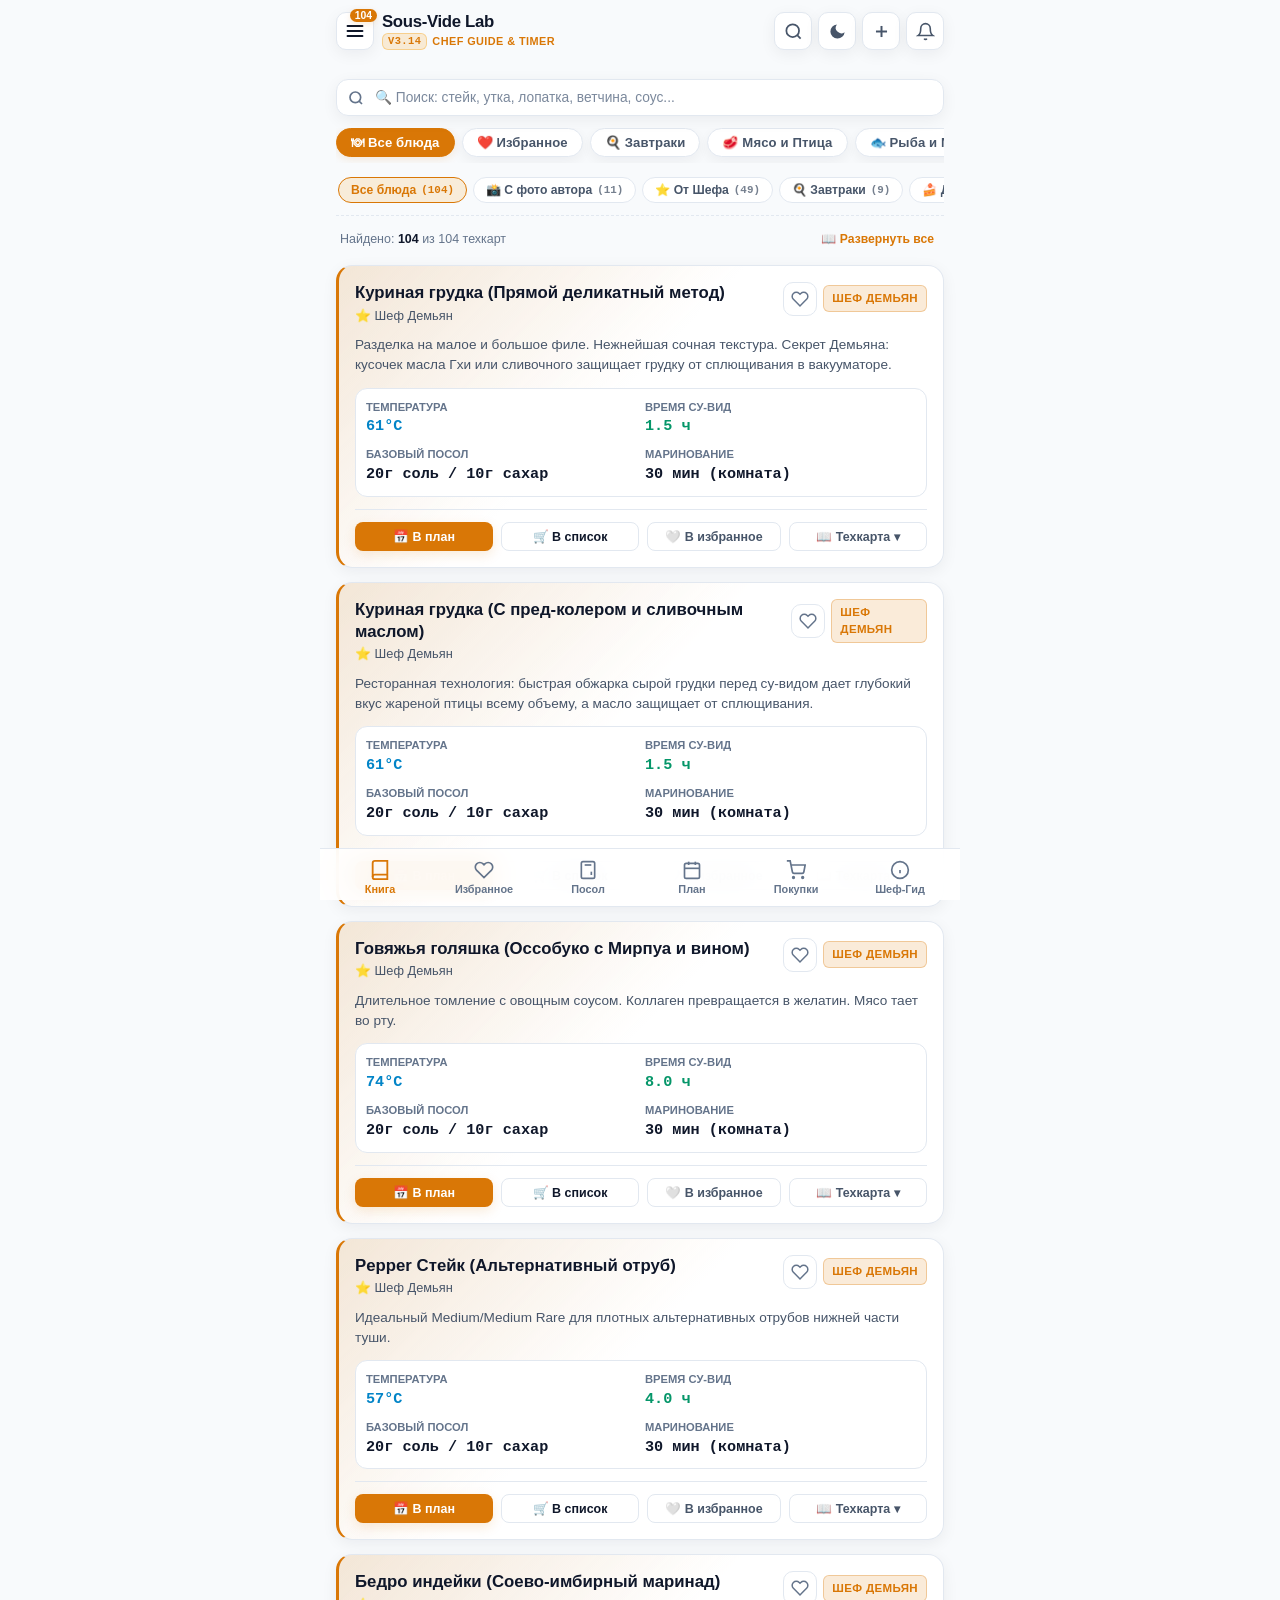
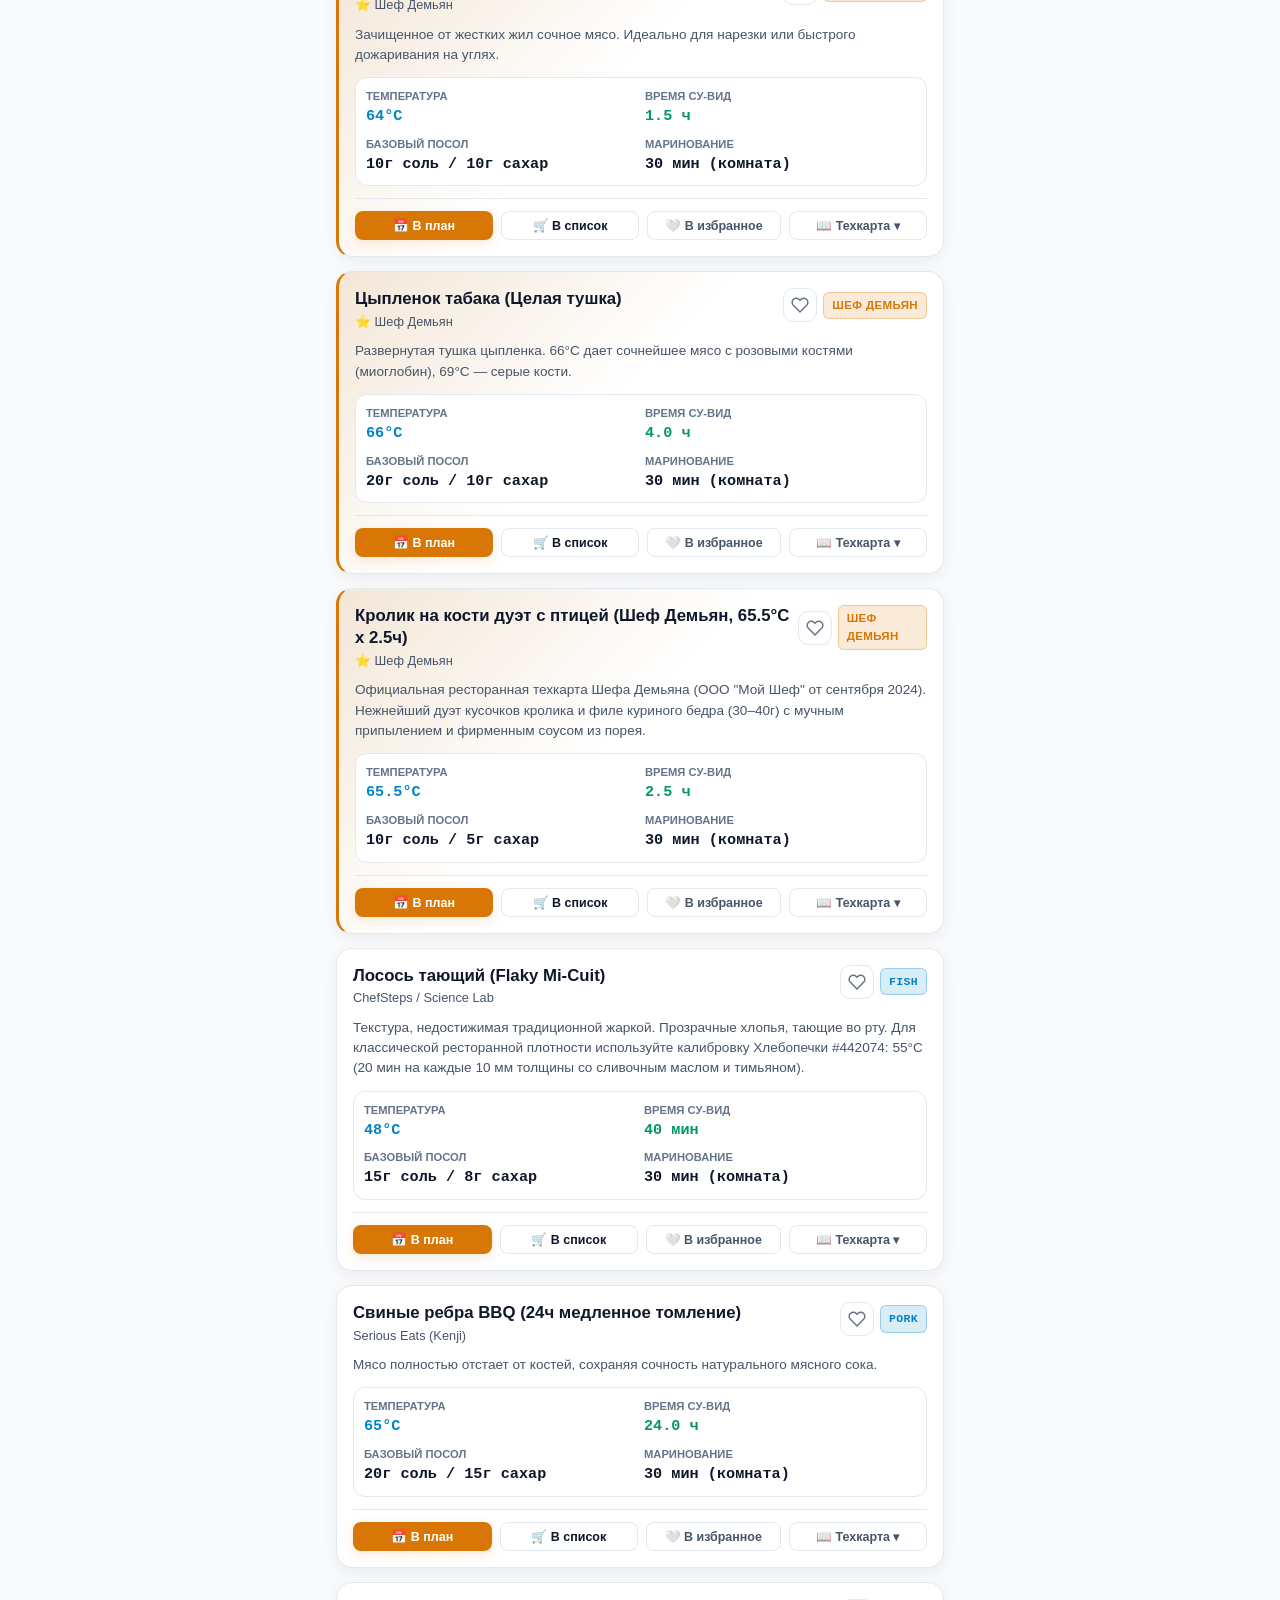
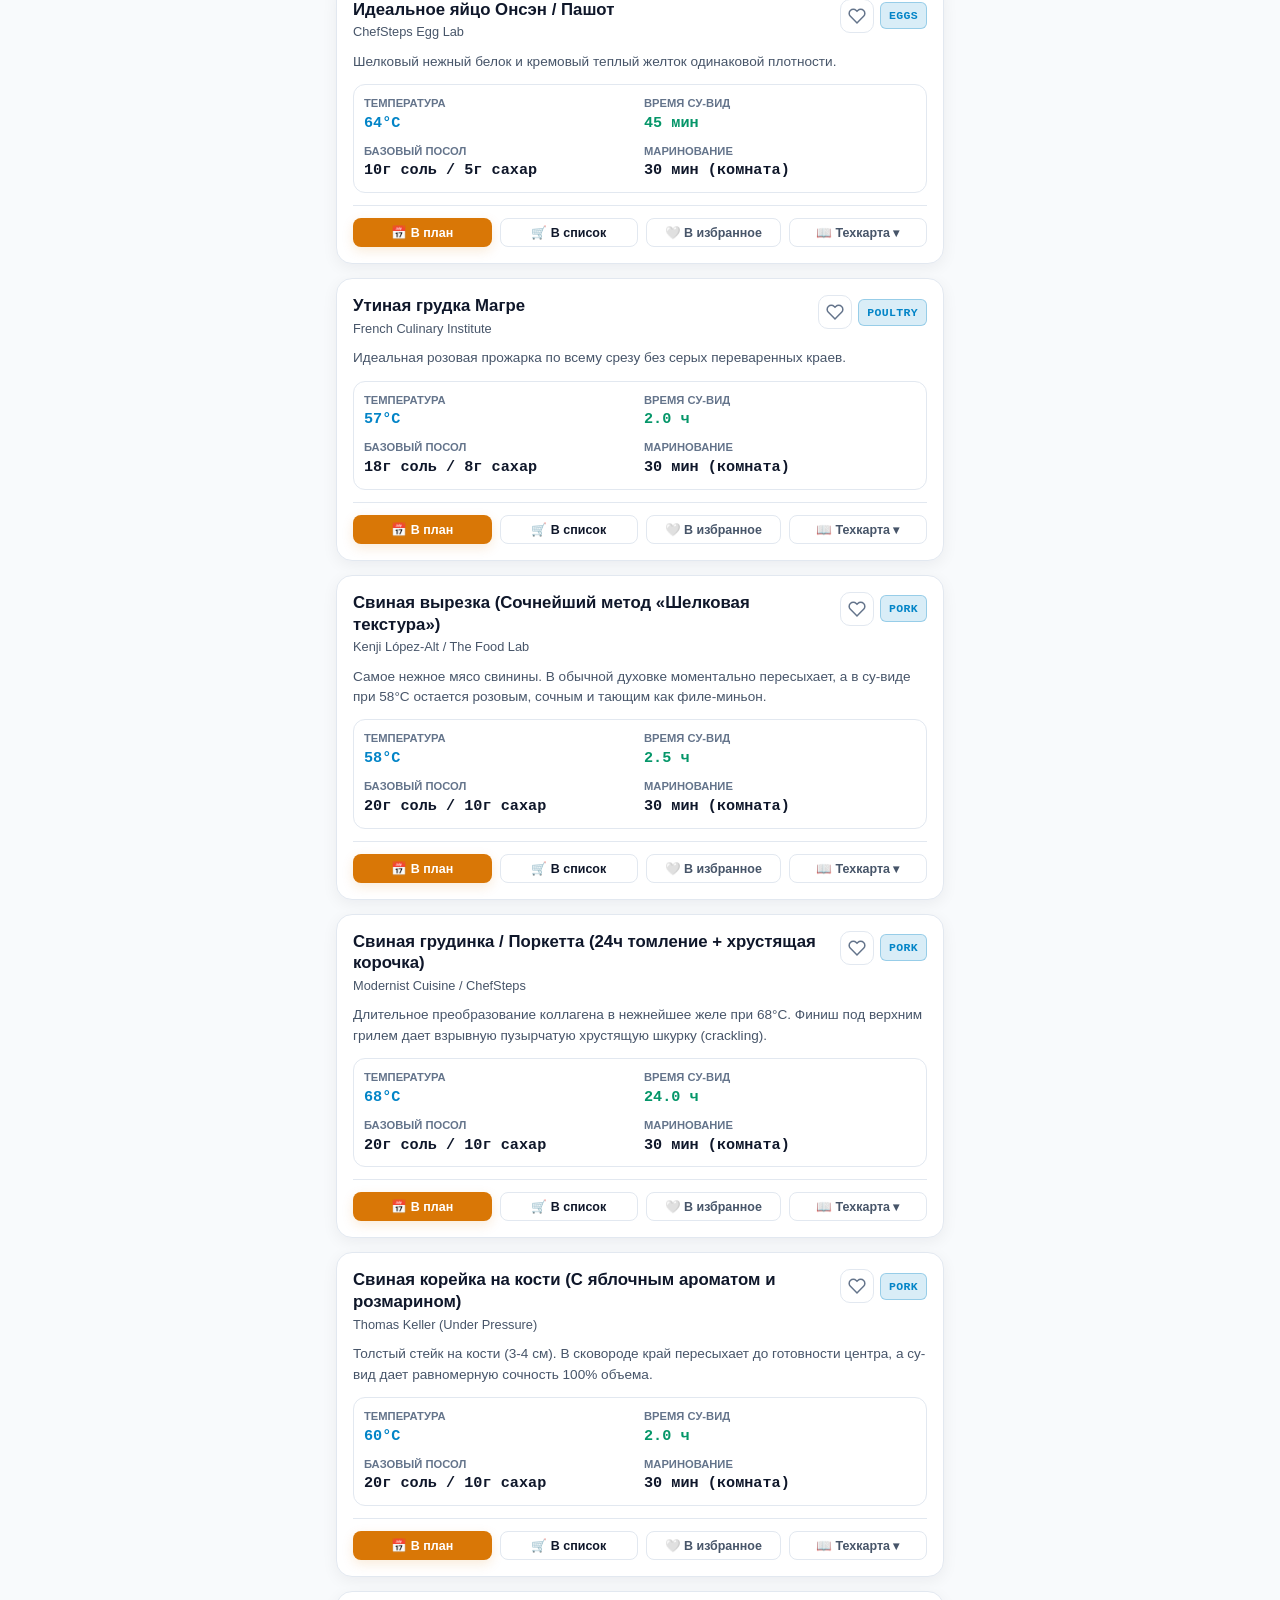
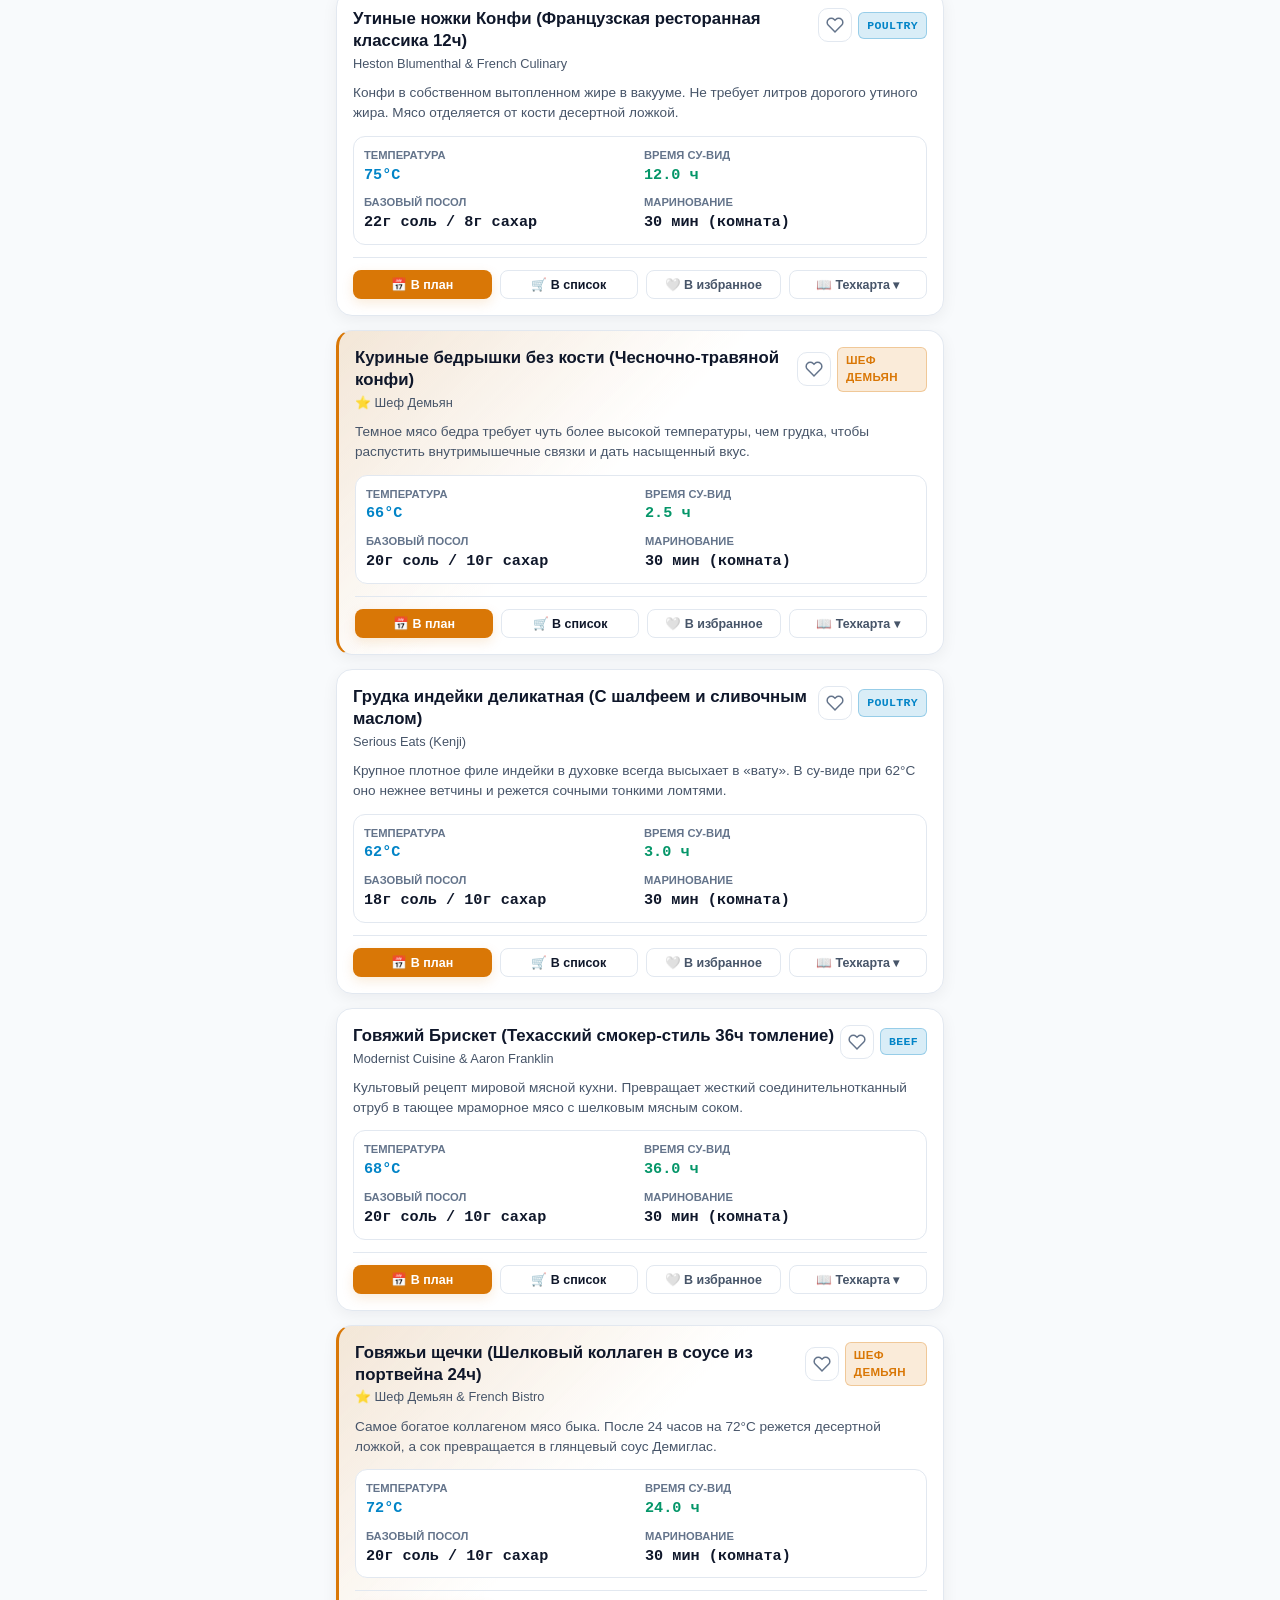
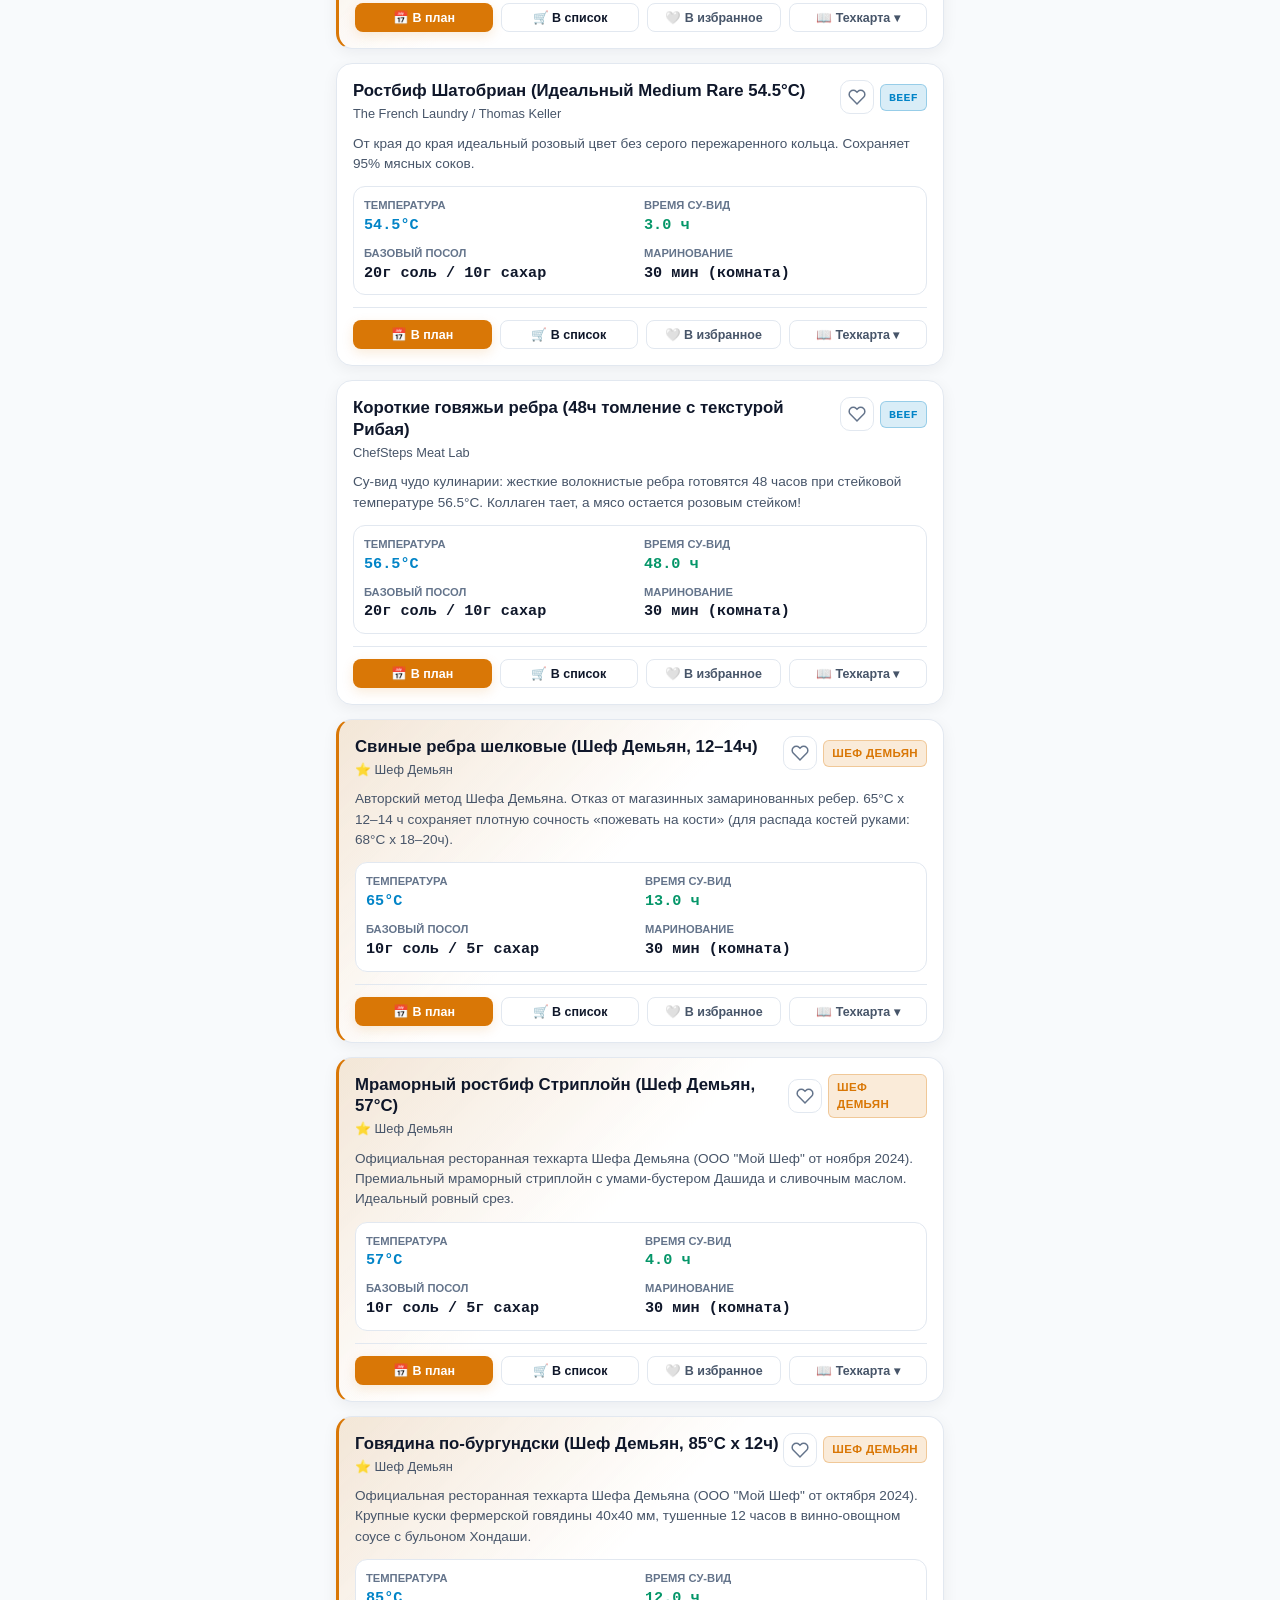
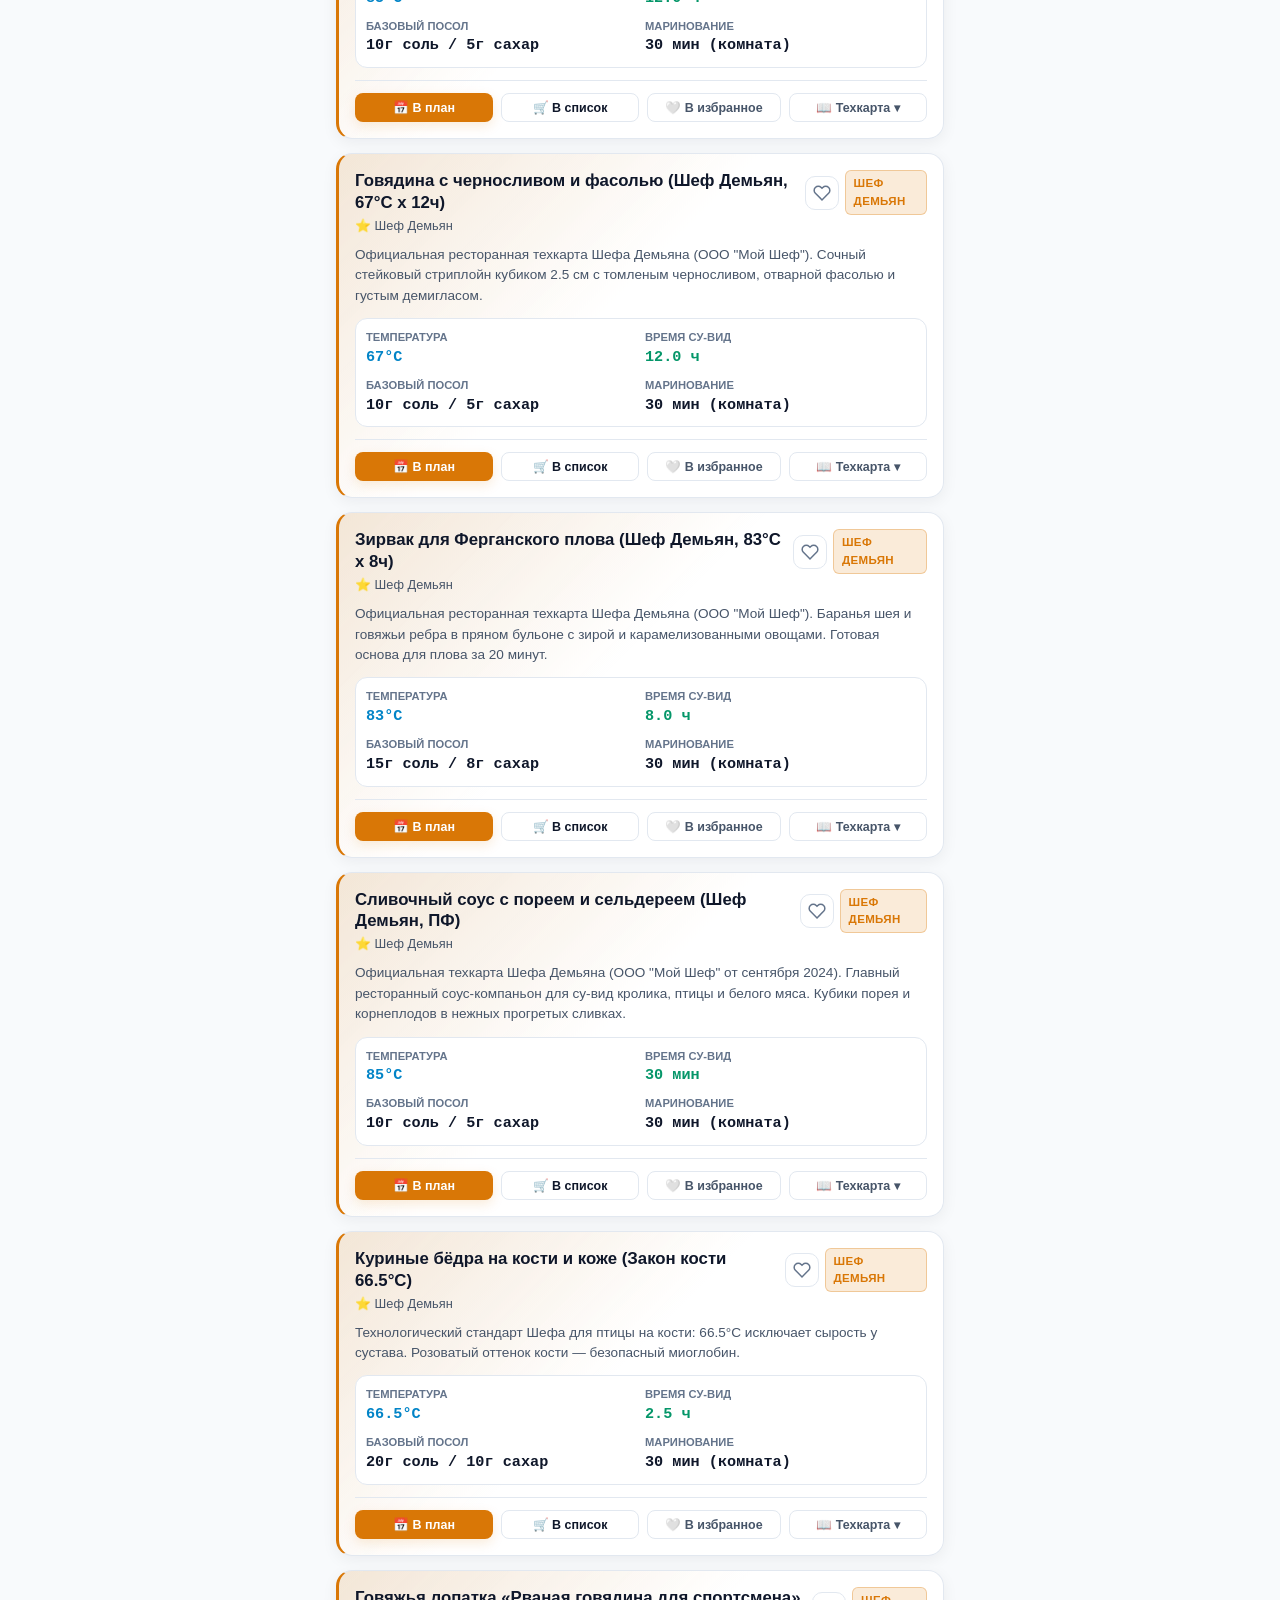
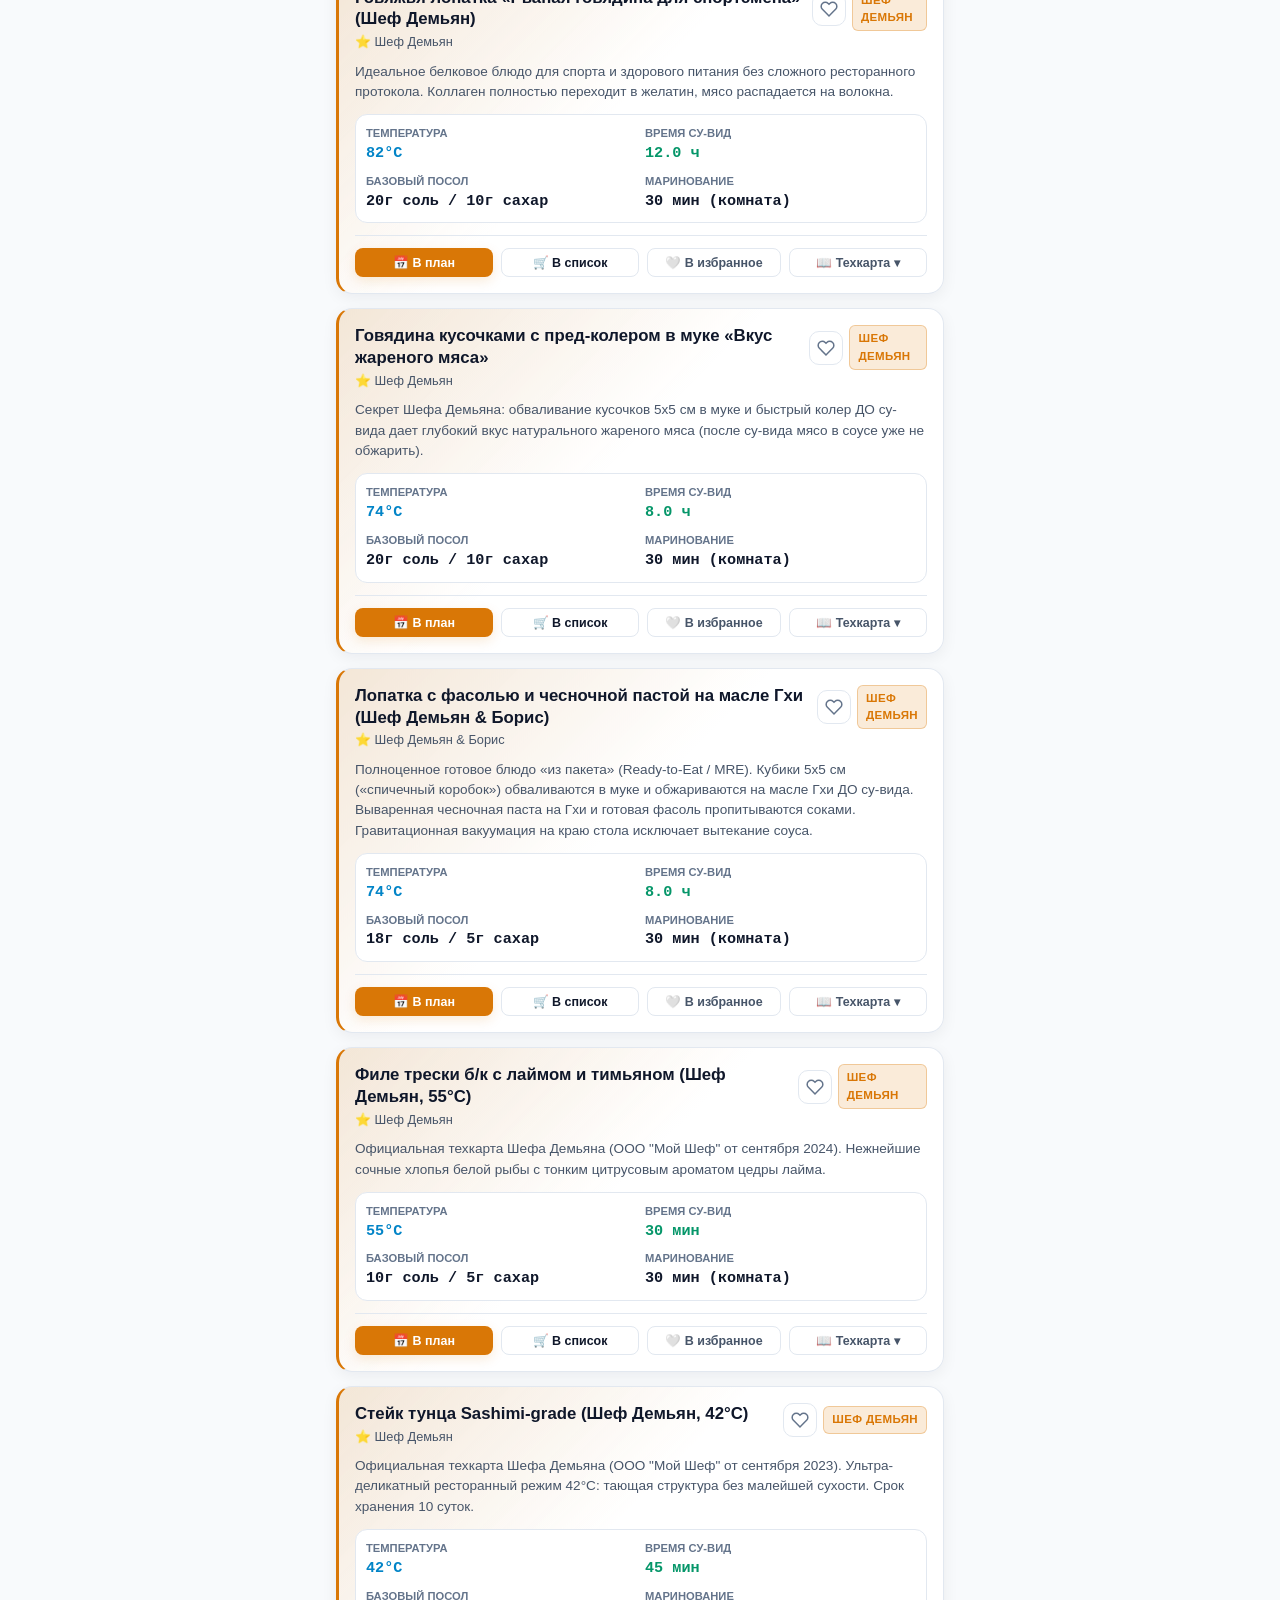
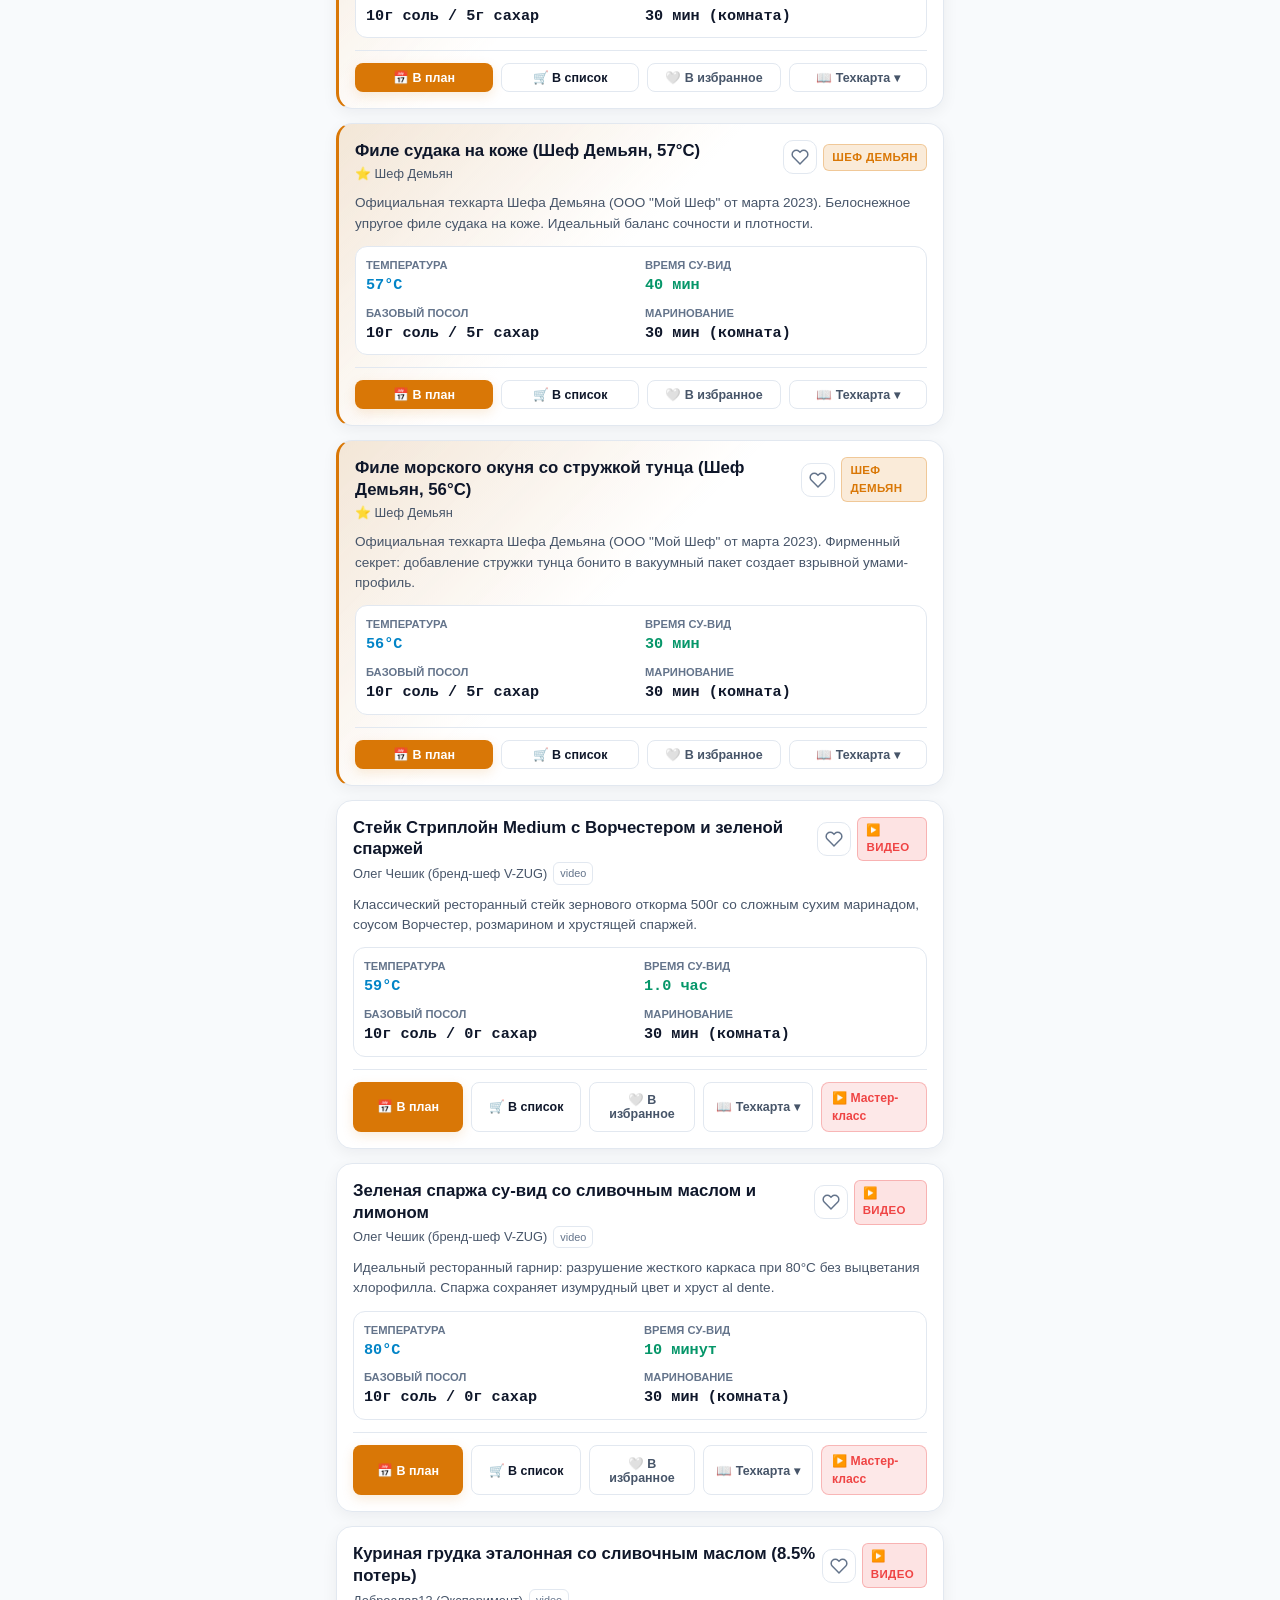
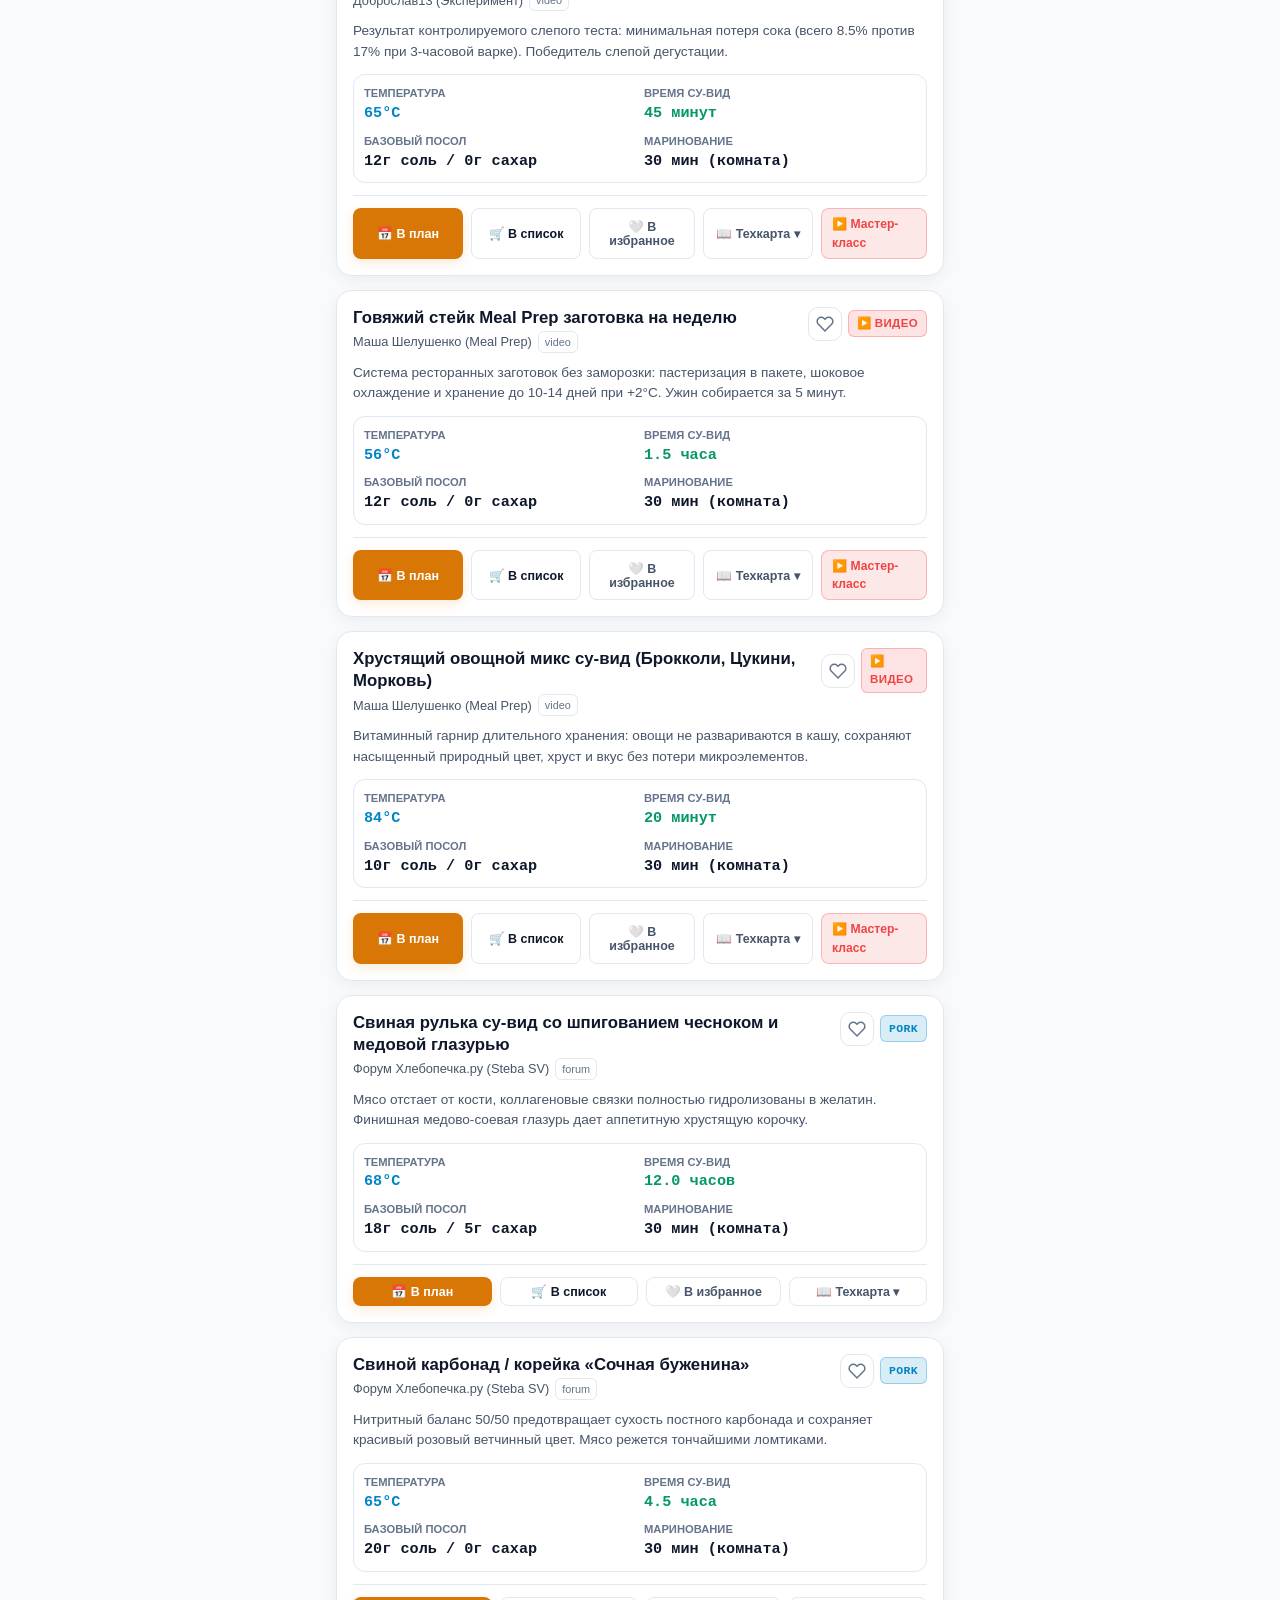
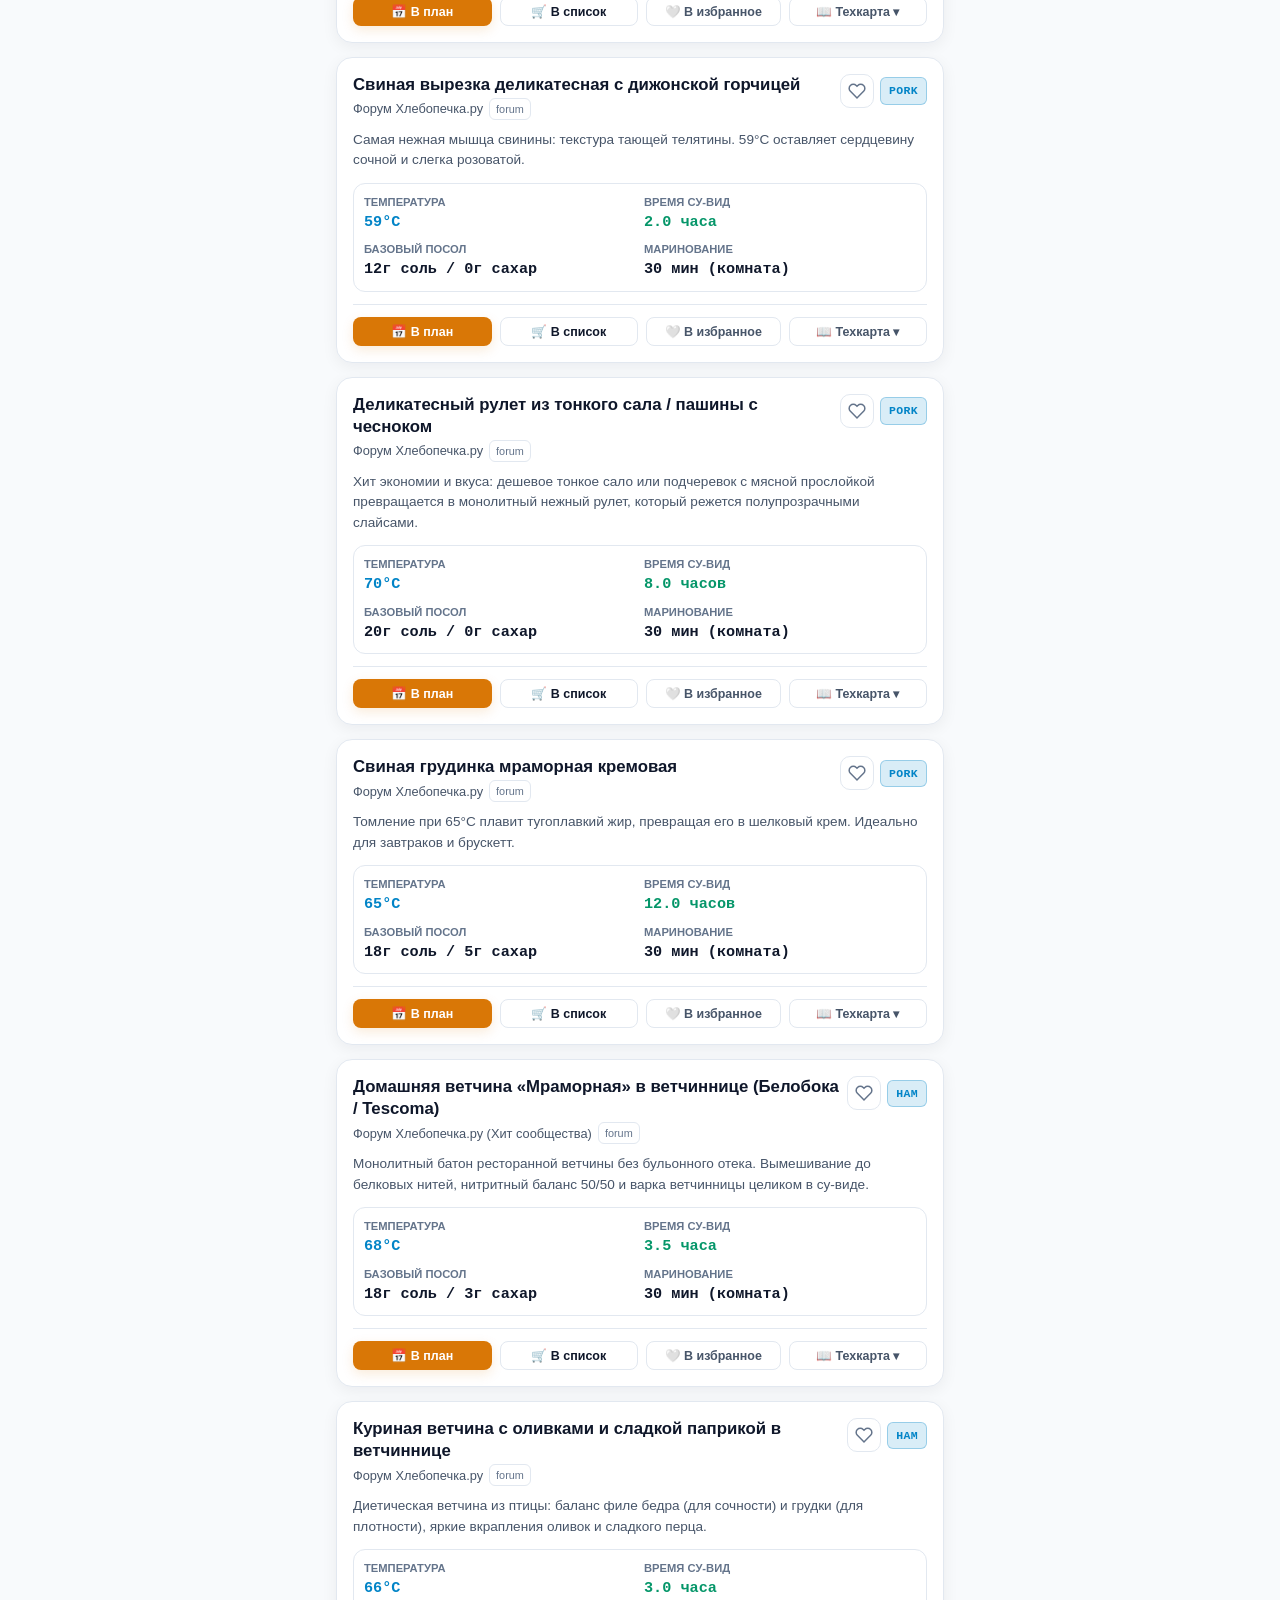
==== commit 9c93be90: "fix(header): unify consistent button sizing and prevent version badge overlap with search icon" ====
--- a/index.html
+++ b/index.html
@@ -9,7 +9,7 @@
   <meta name="apple-mobile-web-app-status-bar-style" content="black-translucent">
   <title>Sous-Vide Chef Lab</title>
   <link rel="manifest" href="manifest.json">
-  <link rel="stylesheet" href="style.css?v=3.14">
+  <link rel="stylesheet" href="style.css?v=3.14.1">
   <script>
     (function() {
       try {
@@ -40,11 +40,11 @@
             <span class="menu-badge-count" id="header-recipe-count">104</span>
           </button>
           <div class="brand-text-wrap" onclick="handleHeaderBrandClick()" title="Нажмите, чтобы вернуться наверх" style="cursor: pointer;">
-            <div style="display: flex; align-items: center; gap: 6px;">
-              <h1 class="brand-title">Sous-Vide Lab</h1>
+            <h1 class="brand-title">Sous-Vide Lab</h1>
+            <div class="brand-subtitle">
               <span class="app-version-badge" id="app-version-badge" onclick="event.stopPropagation(); showAppVersionInfo()" title="Версия приложения — нажмите для проверки">v3.14</span>
+              <span class="brand-subtitle-text">Chef Guide<span class="brand-subtitle-extra"> &amp; Timer</span></span>
             </div>
-            <div class="brand-subtitle">Chef Guide &amp; Timer</div>
           </div>
         </div>
         <div class="header-actions">
@@ -1597,7 +1597,7 @@
         <div>
           <div style="display: flex; align-items: center; gap: 6px;">
             <h2 class="drawer-title">Навигатор рецептов</h2>
-            <span class="app-version-badge" style="font-size: 0.68rem; padding: 1px 6px;" onclick="showAppVersionInfo()">v3.13</span>
+            <span class="app-version-badge" style="font-size: 0.68rem; padding: 1px 6px;" onclick="showAppVersionInfo()">v3.14</span>
           </div>
           <div class="drawer-subtitle" id="drawer-total-count">Все рецепты и категории</div>
         </div>
@@ -1618,7 +1618,7 @@
           + Добавить новый рецепт
         </button>
         <button class="btn btn-secondary btn-sm" style="width: 100%; font-size: 0.76rem; display: flex; align-items: center; justify-content: center; gap: 6px;" onclick="forceAppUpdate()" title="Очистить локальный кэш браузера и перезагрузить свежую версию">
-          🔄 Проверить и форсировать обновление (v3.13)
+          🔄 Проверить и форсировать обновление (v3.14)
         </button>
       </div>
     </div>
@@ -1799,6 +1799,6 @@
     </div>
   </div>
 
-  <script src="app.js?v=3.14"></script>
+  <script src="app.js?v=3.14.1"></script>
 </body>
 </html>
--- a/style.css
+++ b/style.css
@@ -158,8 +158,9 @@
 .brand {
   display: flex;
   align-items: center;
-  gap: 10px;
+  gap: 8px;
   min-width: 0;
+  flex: 1 1 auto;
 }
 
 .brand-text-wrap {
@@ -168,48 +169,36 @@
   flex-direction: column;
   justify-content: center;
   user-select: none;
+  cursor: pointer;
 }
 
 .brand-title {
-  font-size: 1.15rem;
+  font-size: 1.05rem;
   font-weight: 700;
   letter-spacing: -0.02em;
   color: var(--text-primary);
   white-space: nowrap;
-  transition: font-size 0.2s ease;
-}
-
-.header-compact .brand-title {
-  font-size: 0.98rem;
+  line-height: 1.2;
 }
 
 .brand-subtitle {
-  font-size: 0.72rem;
+  display: flex;
+  align-items: center;
+  gap: 5px;
+  font-size: 0.68rem;
   color: var(--accent-amber);
   font-weight: 600;
   text-transform: uppercase;
-  letter-spacing: 0.05em;
+  letter-spacing: 0.04em;
   white-space: nowrap;
-  max-height: 18px;
-  opacity: 1;
-  transition: max-height 0.22s cubic-bezier(0.16, 1, 0.3, 1),
-              opacity 0.2s ease,
-              transform 0.2s ease;
-}
-
-.header-compact .brand-subtitle {
-  max-height: 0;
-  opacity: 0;
-  transform: translateY(-4px);
-  pointer-events: none;
-  margin: 0;
-  overflow: hidden;
+  line-height: 1.2;
+  margin-top: 1px;
 }
 
 .header-actions {
   display: flex;
   align-items: center;
-  gap: 7px;
+  gap: 6px;
   flex-shrink: 0;
 }
 
@@ -225,7 +214,7 @@
   justify-content: center;
   cursor: pointer;
   box-shadow: var(--shadow-card);
-  transition: width 0.2s ease, height 0.2s ease, border-radius 0.2s ease, background 0.2s ease, border-color 0.2s ease, color 0.2s ease;
+  transition: background 0.18s ease, border-color 0.18s ease, color 0.18s ease, transform 0.15s ease;
   flex-shrink: 0;
 }
 .btn-icon:hover, .btn-icon:active {
@@ -237,12 +226,6 @@
   color: var(--accent-amber);
   border-color: var(--accent-amber);
   background: rgba(245, 158, 11, 0.12);
-}
-
-.header-compact .btn-icon {
-  width: 34px;
-  height: 34px;
-  border-radius: 8px;
 }
 
 /* Expandable Header Search Bar */
@@ -302,22 +285,31 @@
 }
 
 @media (max-width: 420px) {
+  .app-header {
+    padding-left: 12px;
+    padding-right: 12px;
+  }
+  .app-header.header-compact {
+    padding-left: 12px;
+    padding-right: 12px;
+  }
   .header-actions {
-    gap: 5px;
+    gap: 4px;
   }
-  .btn-icon {
-    width: 35px;
-    height: 35px;
+  .brand {
+    gap: 7px;
   }
-  .header-compact .btn-icon {
-    width: 32px;
-    height: 32px;
+  .btn-icon,
+  .btn-menu-trigger {
+    width: 36px;
+    height: 36px;
+    border-radius: 9px;
   }
   .brand-title {
-    font-size: 1.05rem;
+    font-size: 1.02rem;
   }
-  .header-compact .brand-title {
-    font-size: 0.94rem;
+  .brand-subtitle-extra {
+    display: none;
   }
 }
 
@@ -547,18 +539,20 @@
 .app-version-badge {
   display: inline-flex;
   align-items: center;
+  justify-content: center;
   font-family: var(--font-mono);
-  font-size: 0.72rem;
-  font-weight: 700;
-  padding: 2px 7px;
-  border-radius: 10px;
+  font-size: 0.65rem;
+  font-weight: 700;
+  padding: 1px 5px;
+  border-radius: 6px;
   background: rgba(245, 158, 11, 0.16);
   color: var(--accent-amber);
   border: 1px solid rgba(245, 158, 11, 0.35);
   cursor: pointer;
   user-select: none;
+  line-height: 1.2;
+  flex-shrink: 0;
   transition: all 0.18s ease;
-  line-height: 1.2;
 }
 .app-version-badge:hover {
   background: var(--accent-amber);
@@ -1867,9 +1861,9 @@
 ========================================= */
 
 .btn-menu-trigger {
-  width: 40px;
-  height: 40px;
-  border-radius: 12px;
+  width: 38px;
+  height: 38px;
+  border-radius: 10px;
   background: var(--bg-surface);
   border: 1px solid var(--border-subtle);
   color: var(--text-primary);
@@ -1880,16 +1874,7 @@
   box-shadow: var(--shadow-card);
   position: relative;
   flex-shrink: 0;
-  transition: width 0.2s cubic-bezier(0.16, 1, 0.3, 1),
-              height 0.2s cubic-bezier(0.16, 1, 0.3, 1),
-              border-radius 0.2s ease,
-              background 0.2s ease,
-              border-color 0.2s ease;
-}
-.header-compact .btn-menu-trigger {
-  width: 36px;
-  height: 36px;
-  border-radius: 10px;
+  transition: background 0.18s ease, border-color 0.18s ease, color 0.18s ease, transform 0.15s ease;
 }
 .btn-menu-trigger:hover, .btn-menu-trigger:active {
   background: var(--bg-card-hover);
